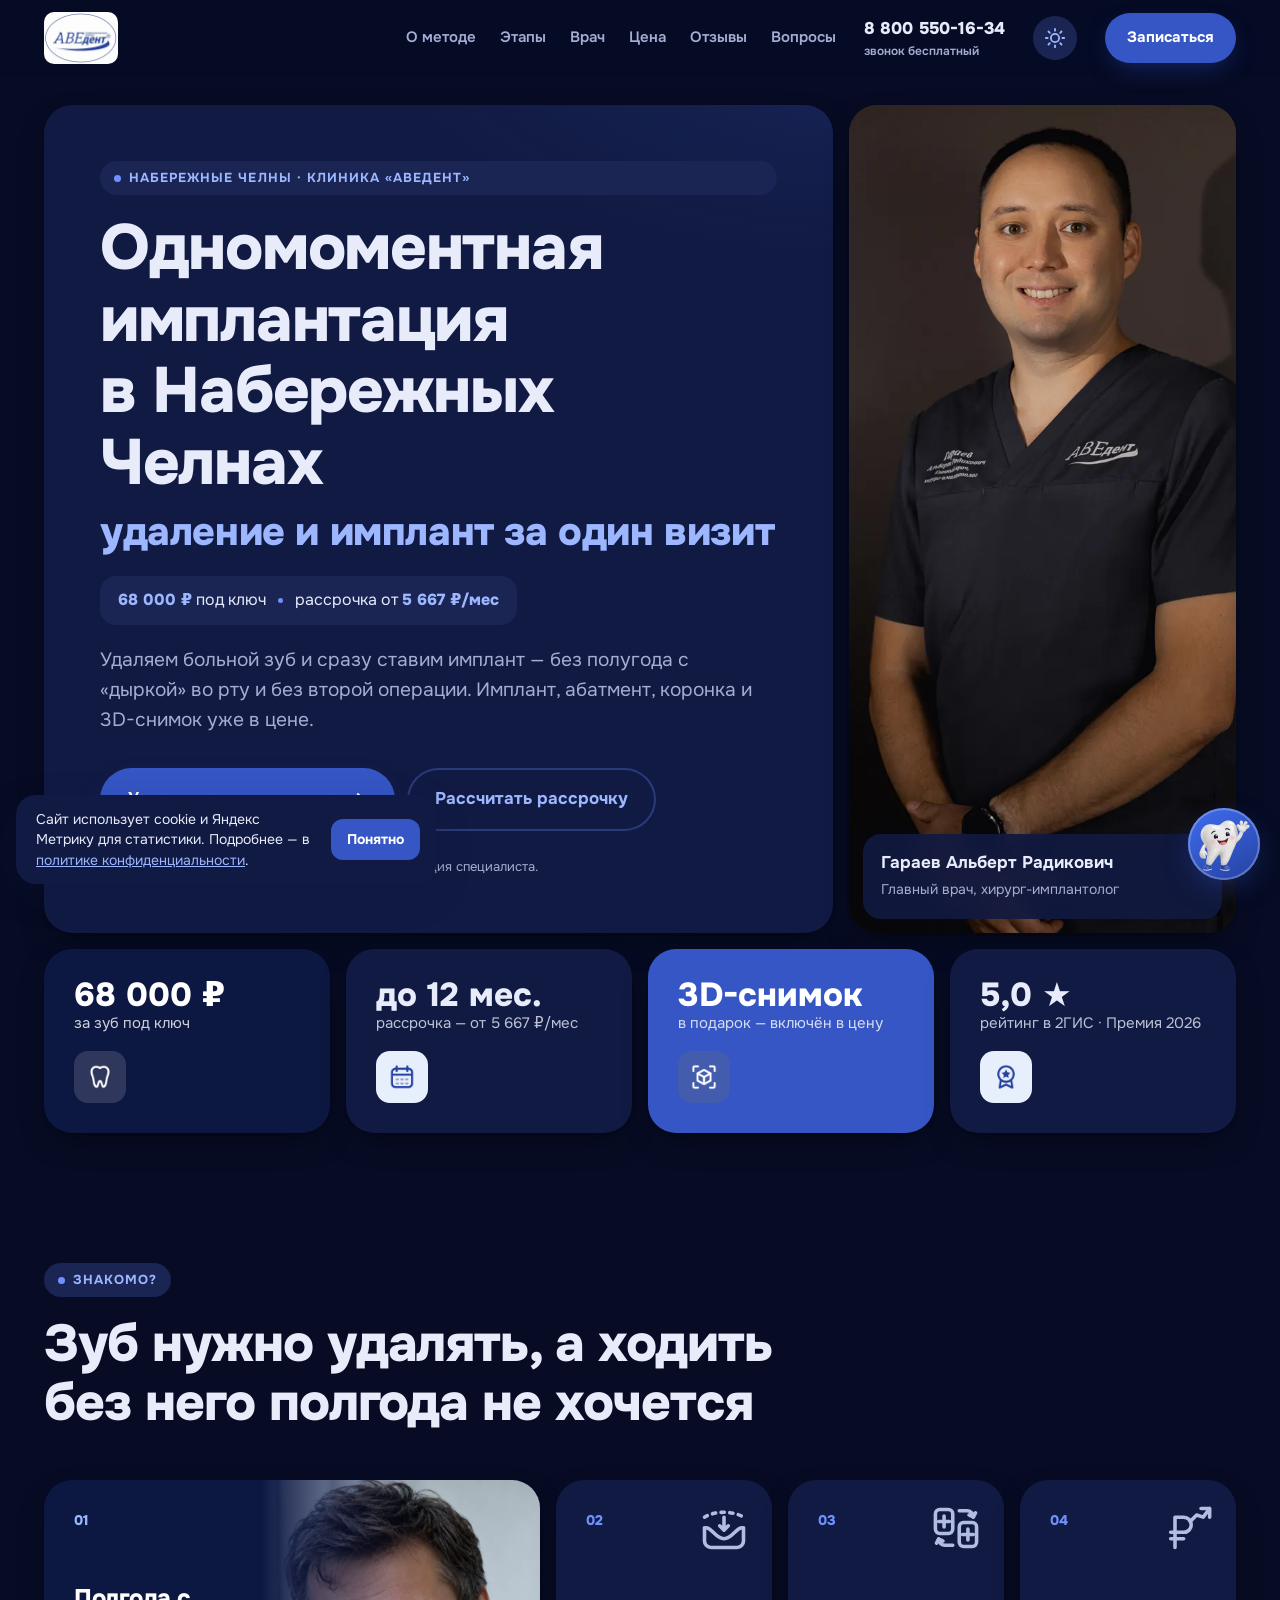
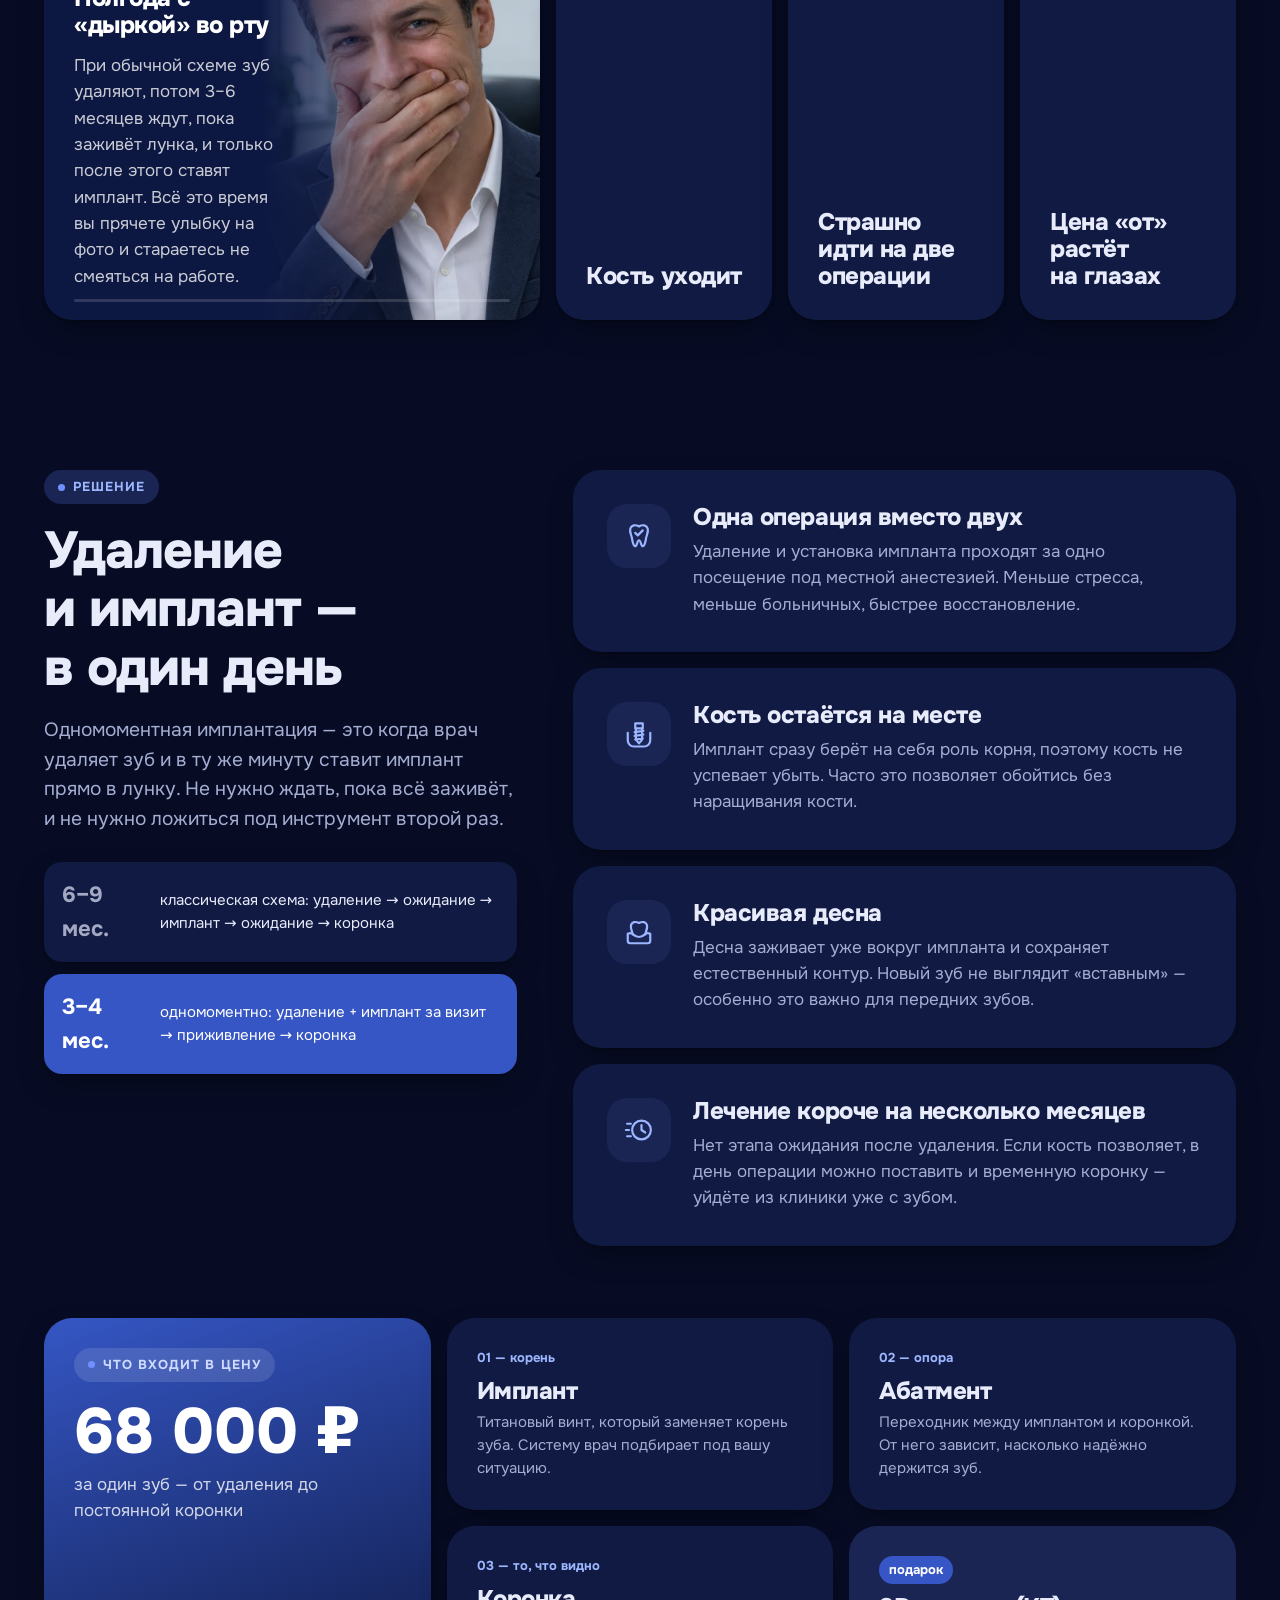
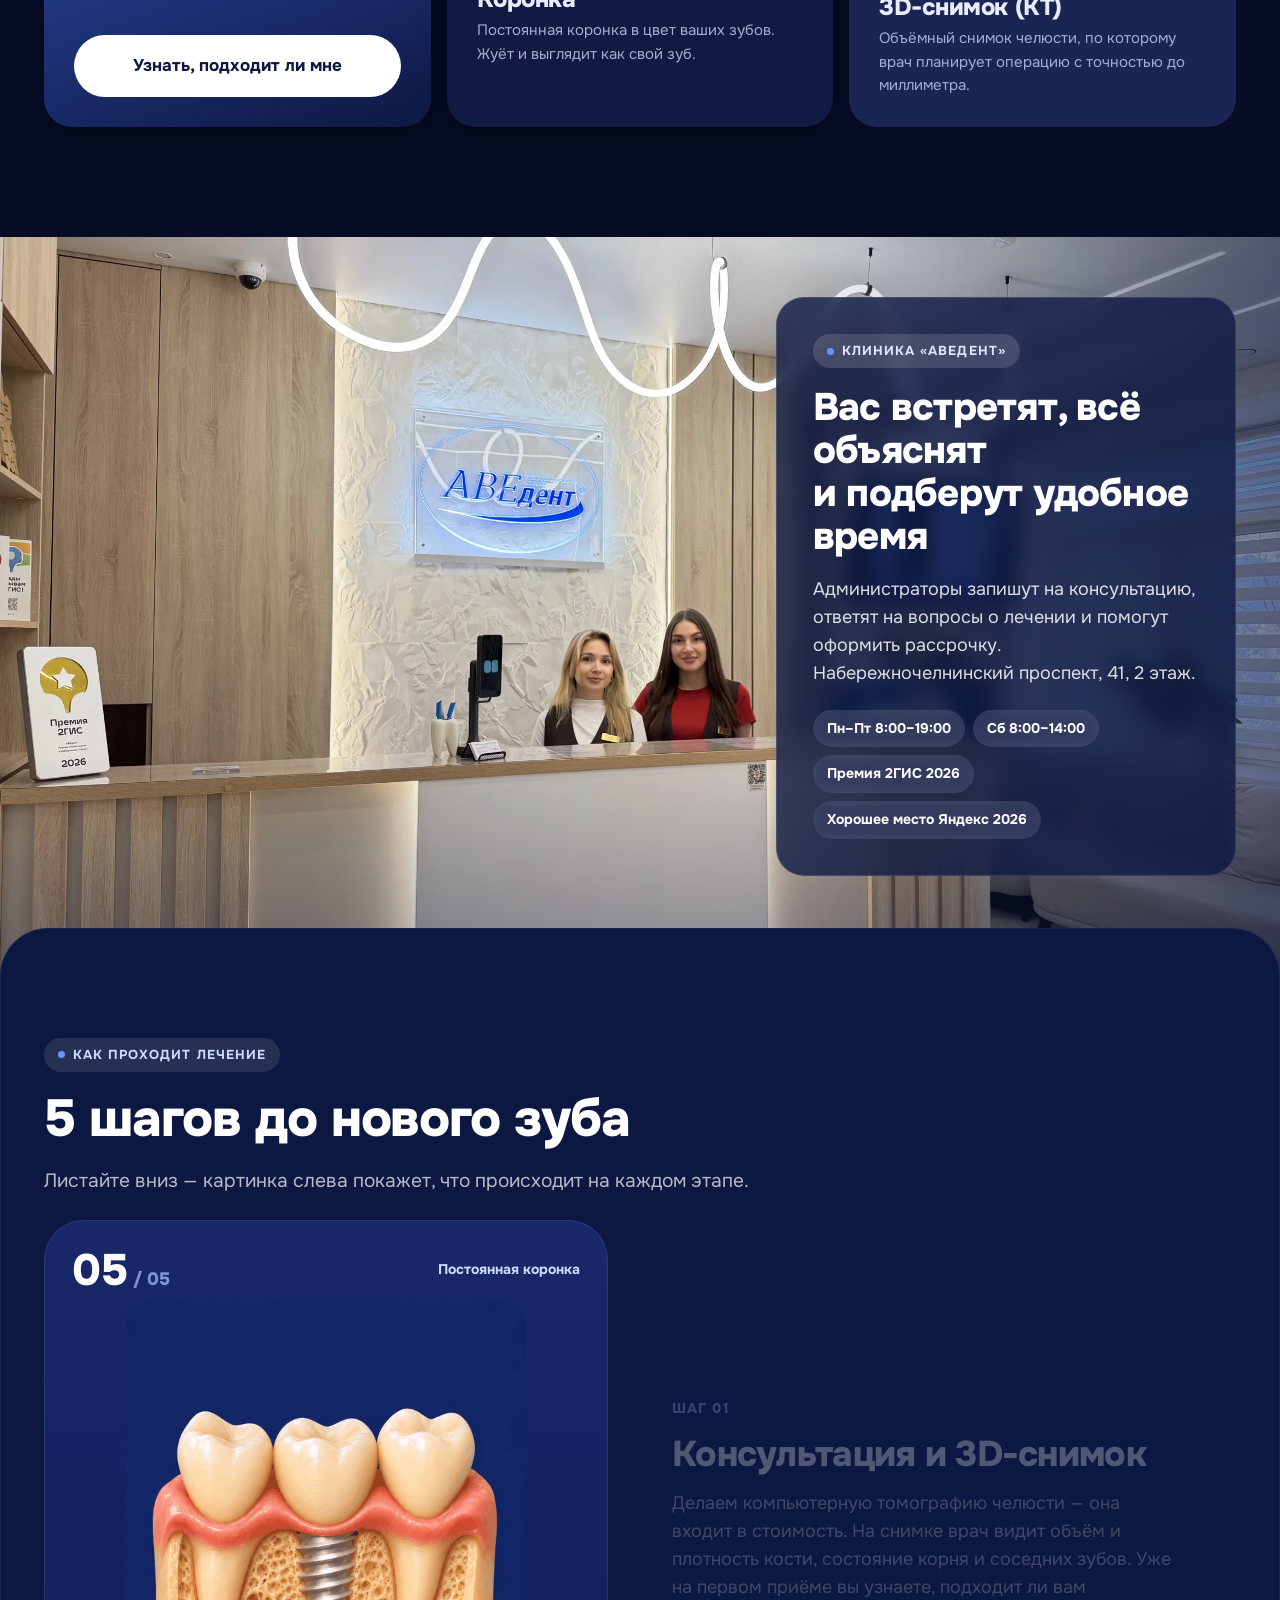
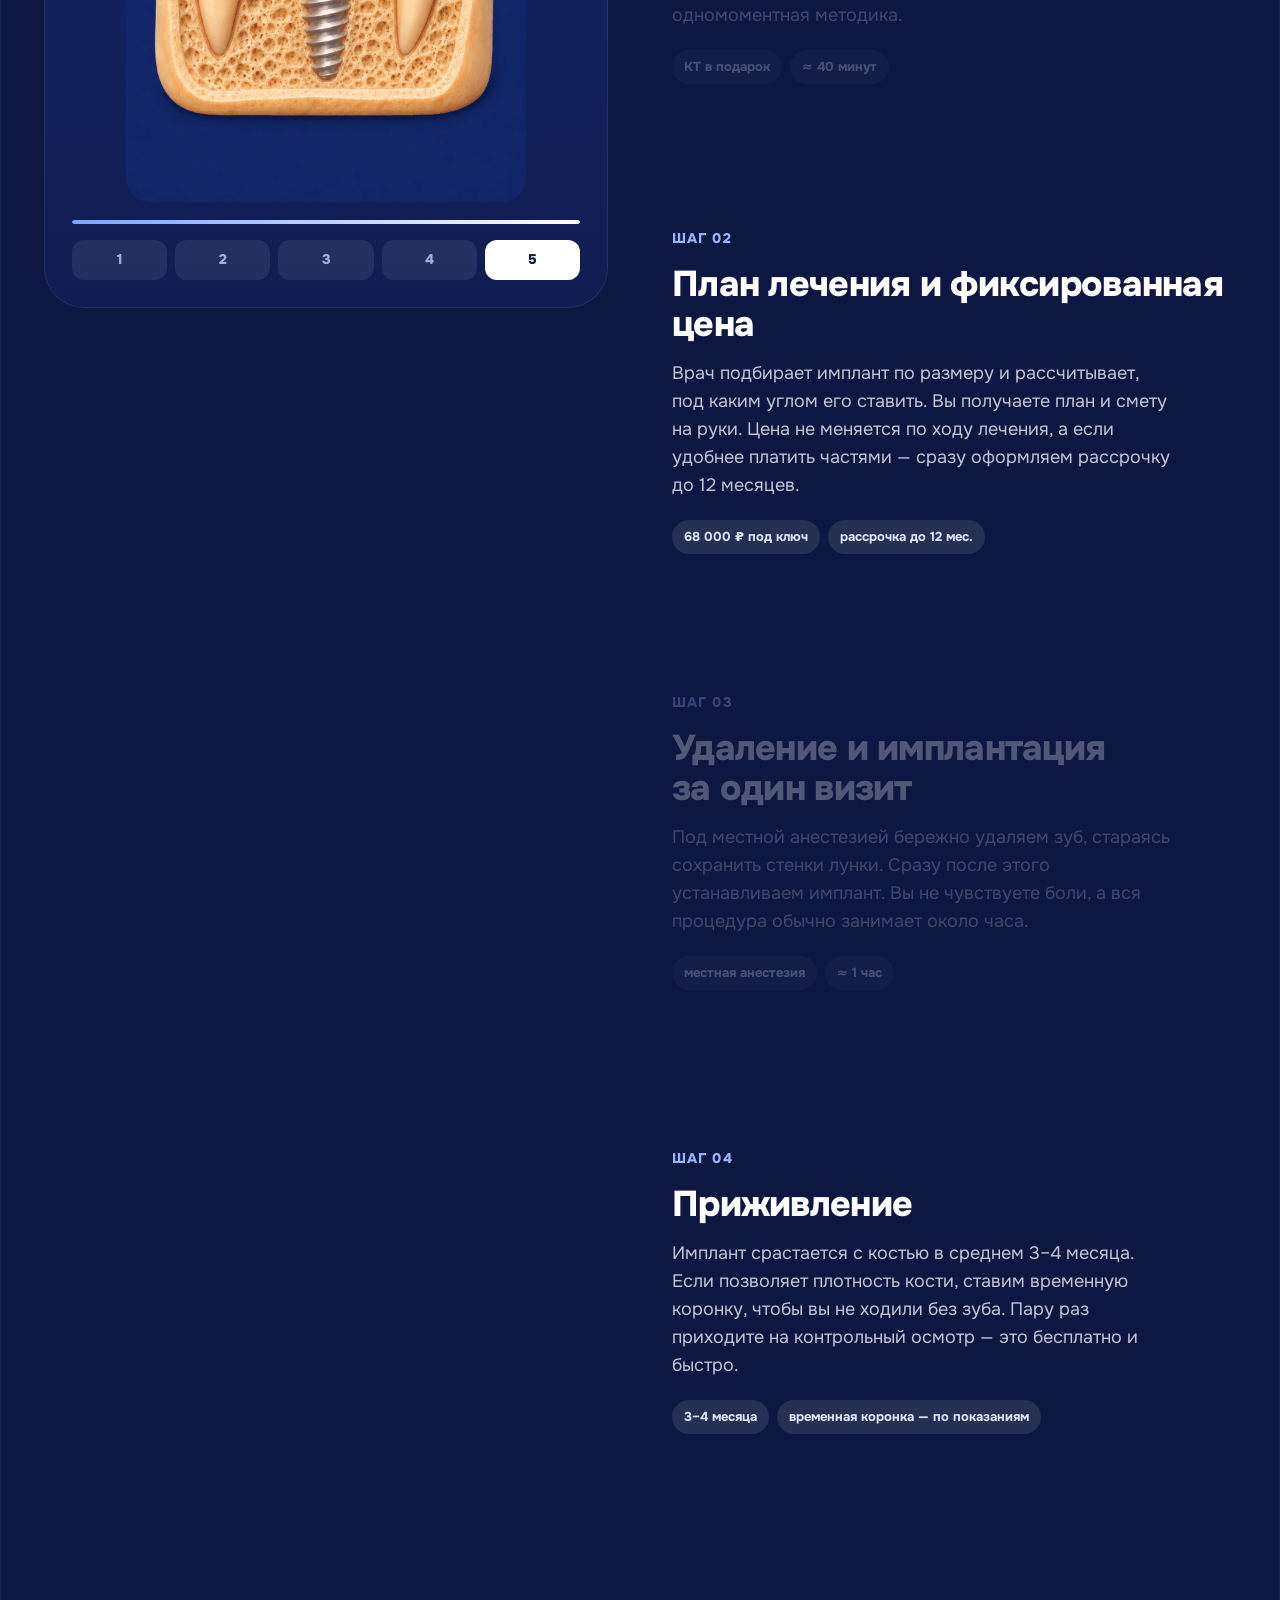
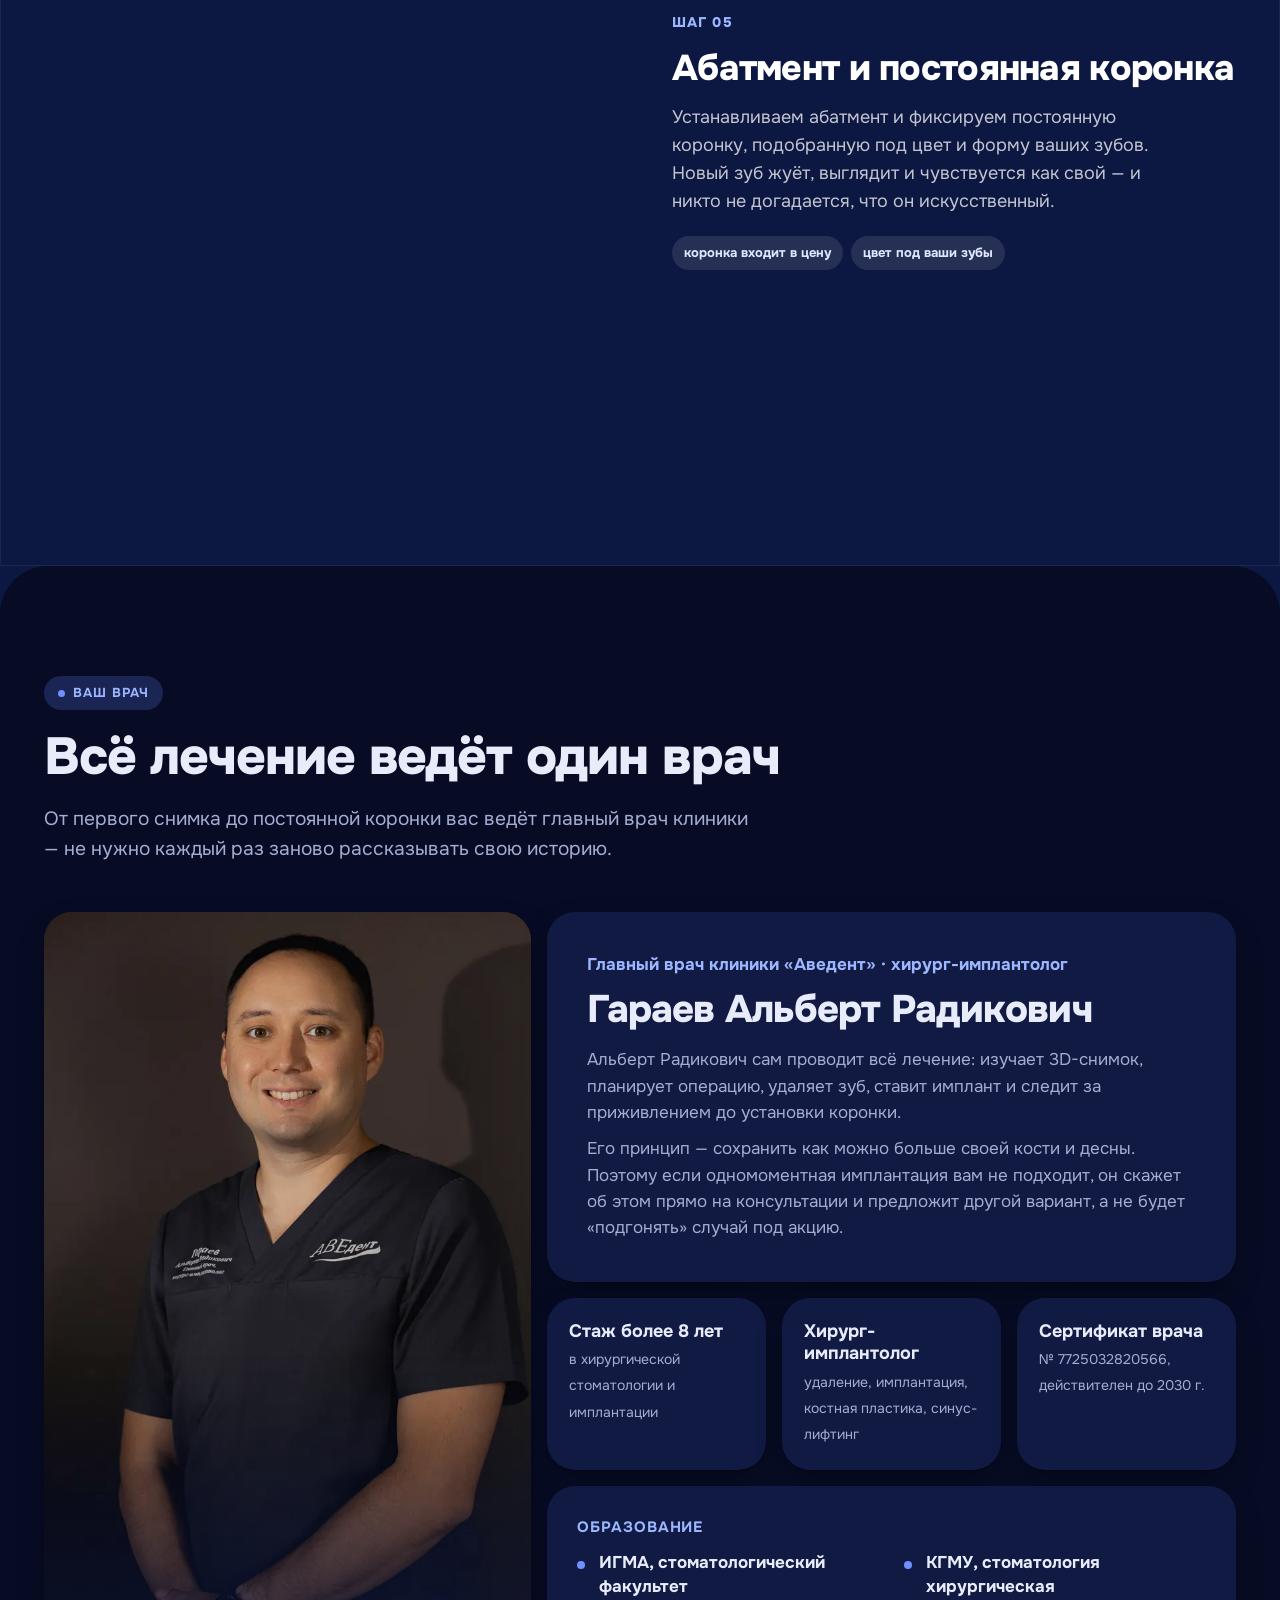
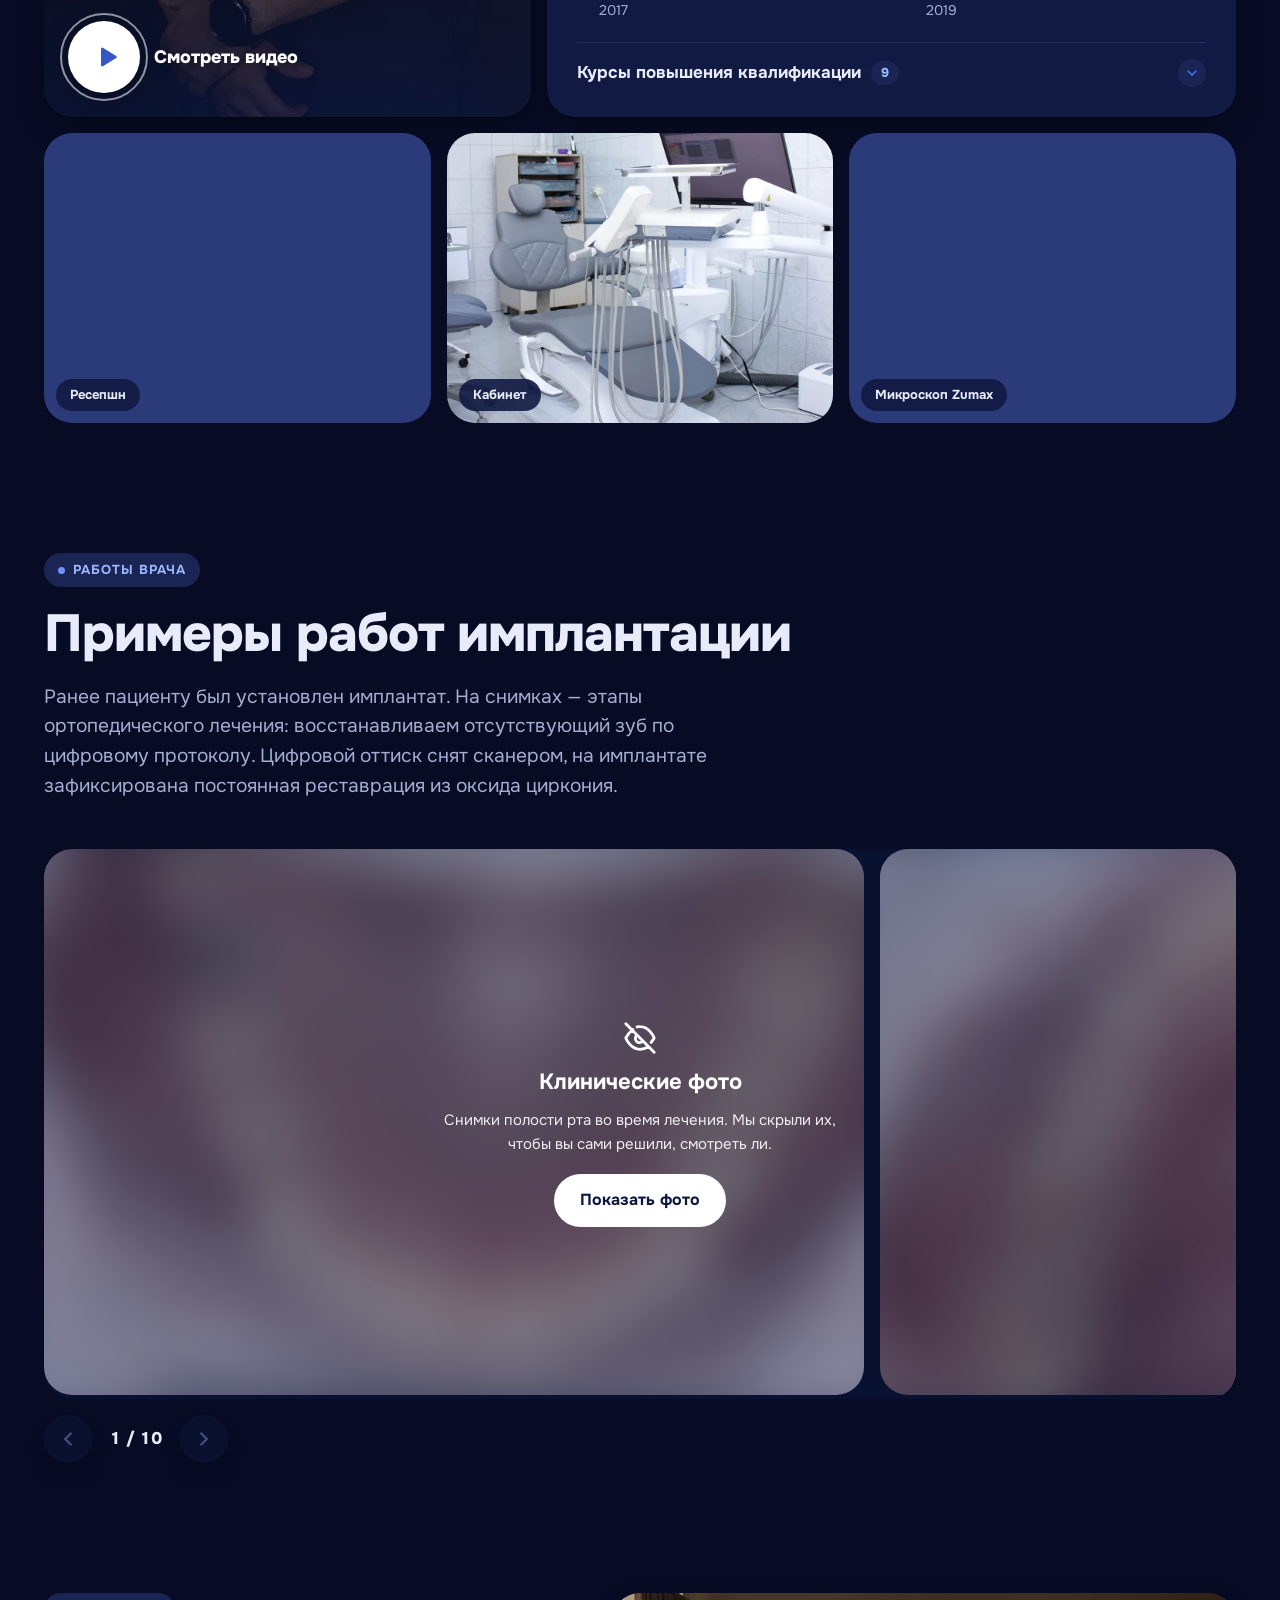
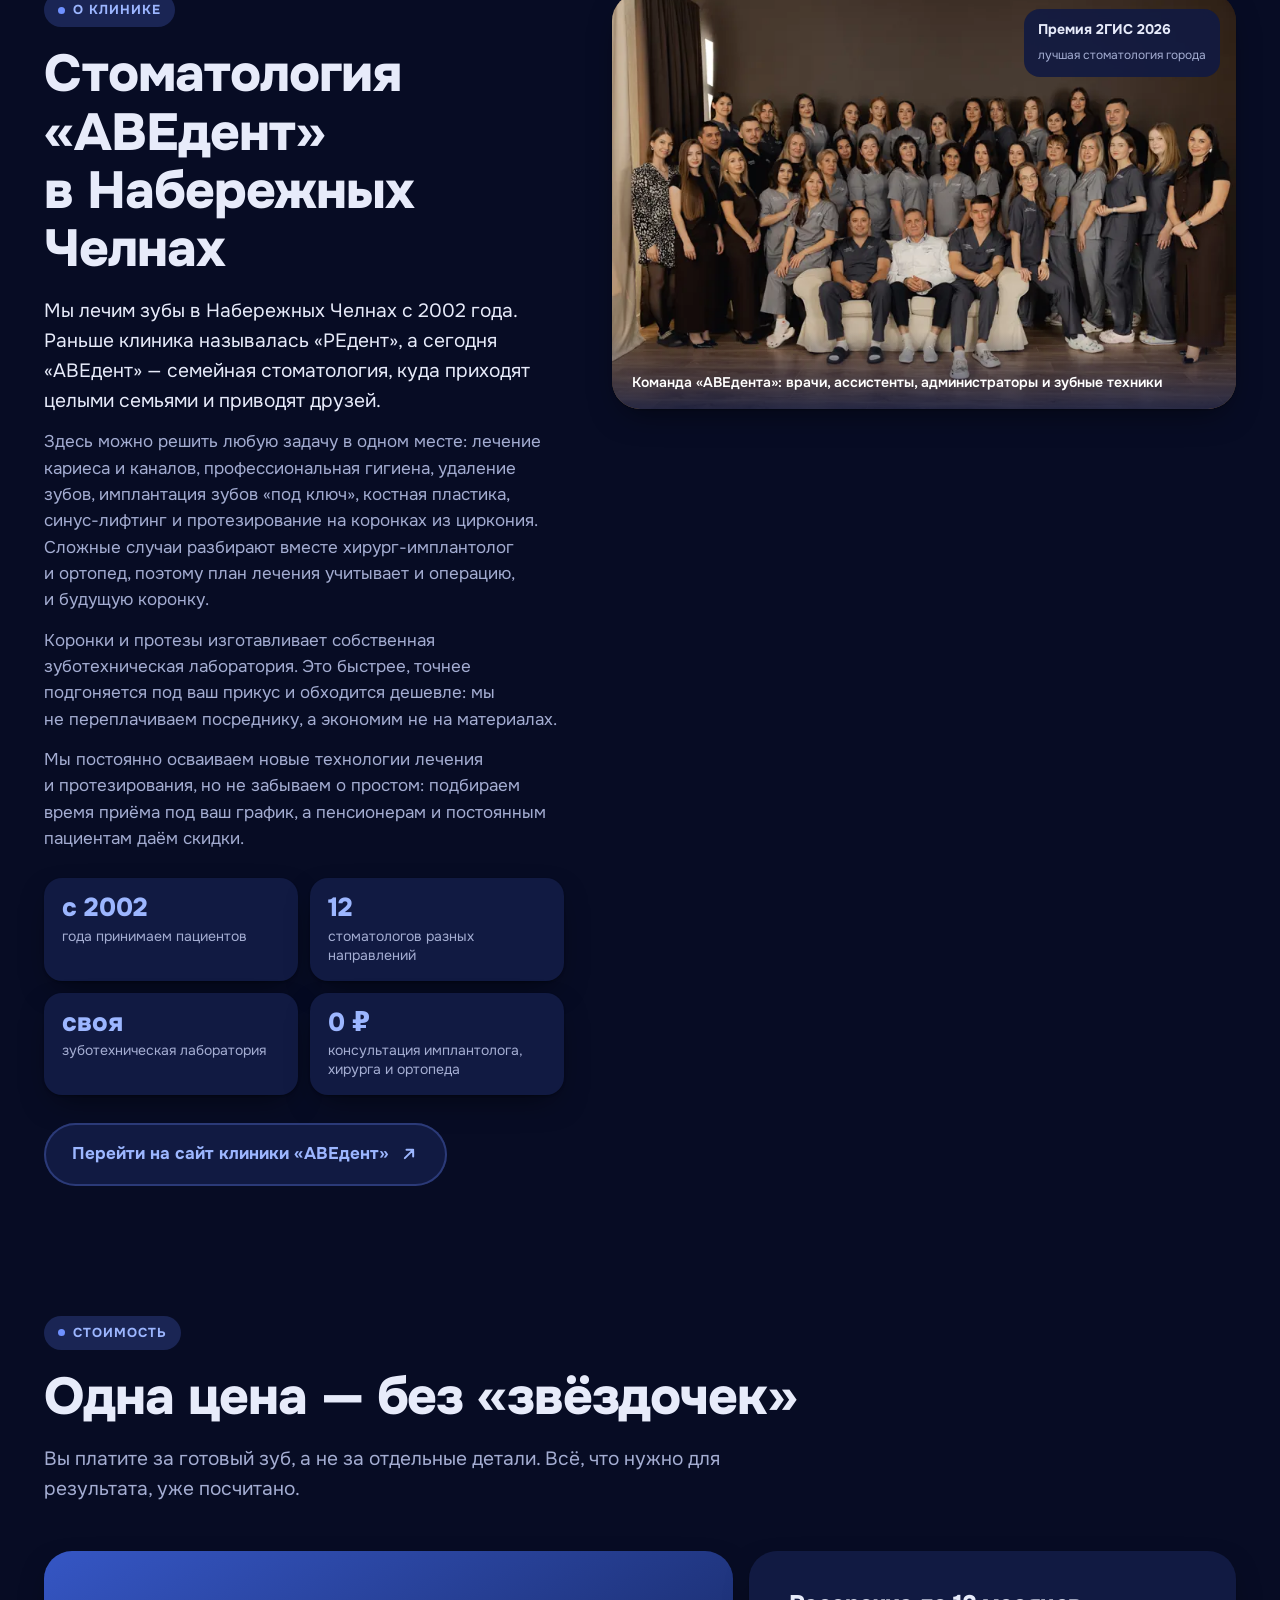
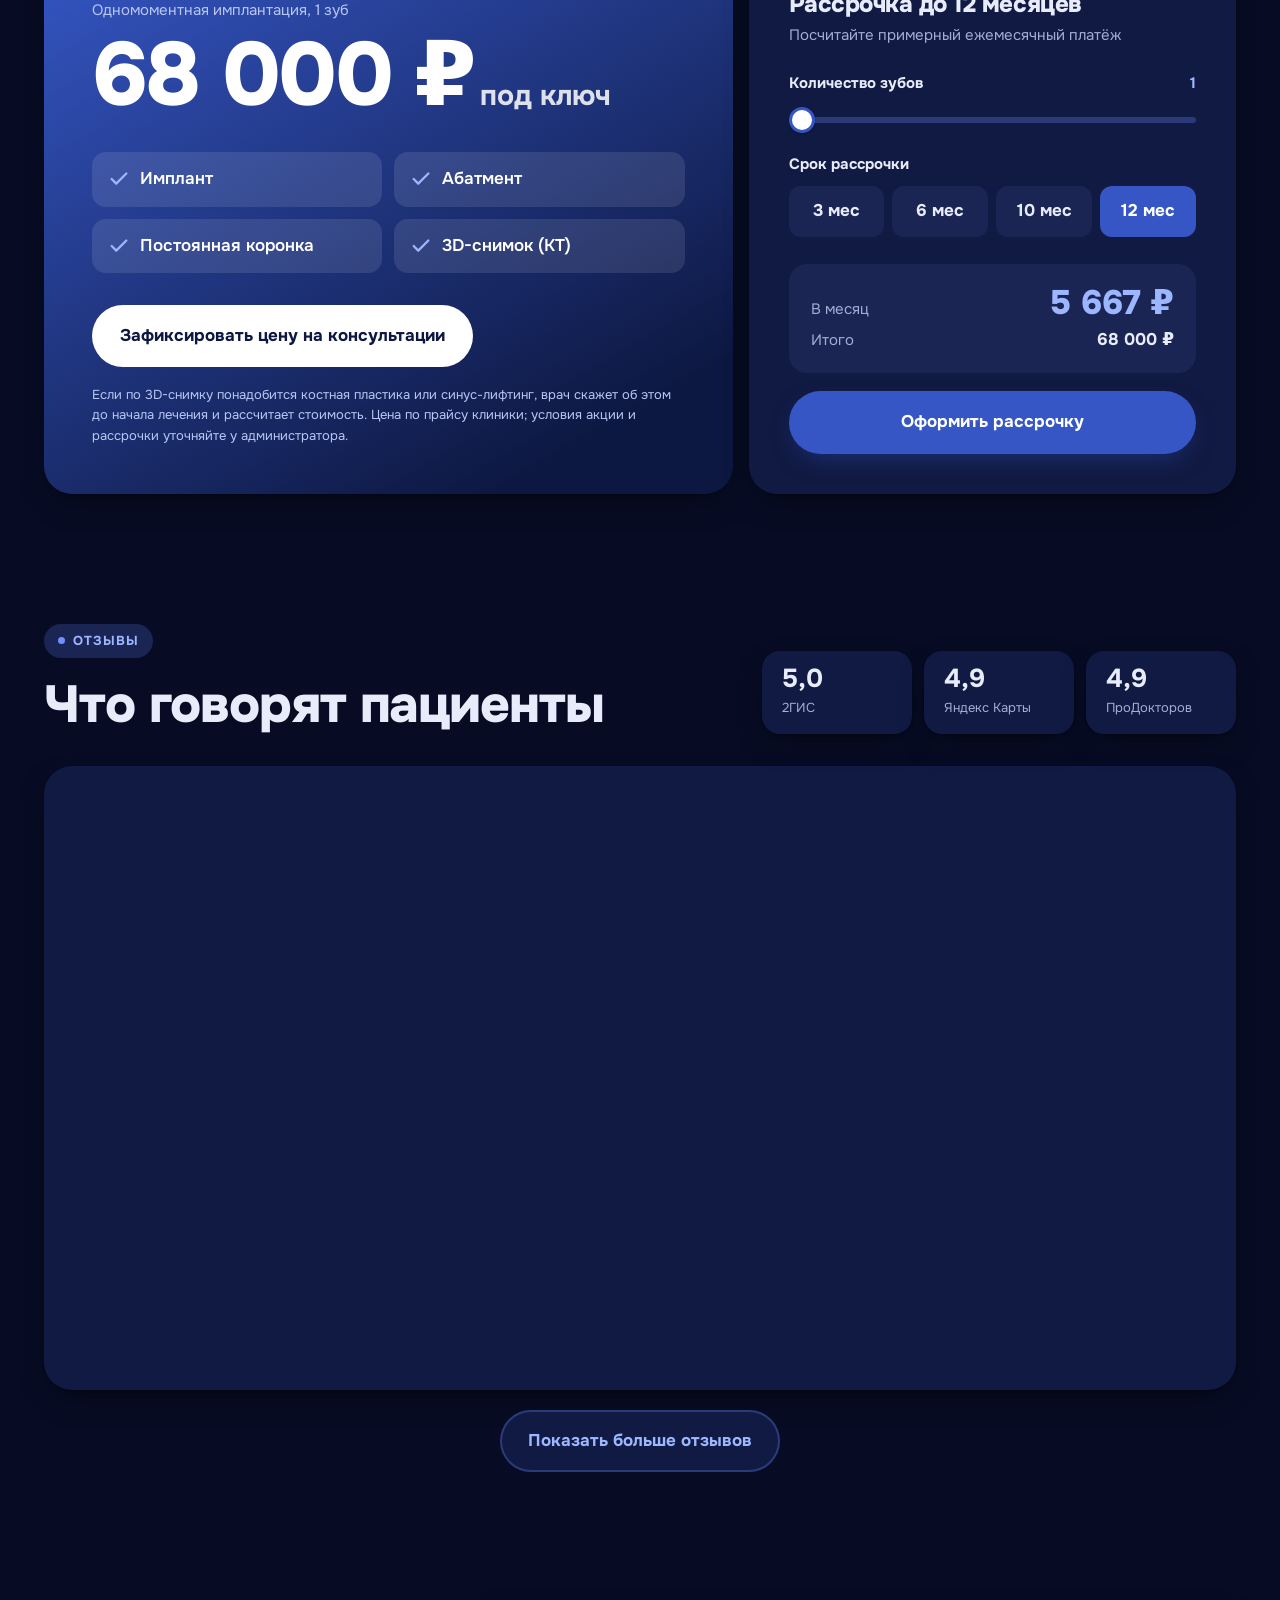
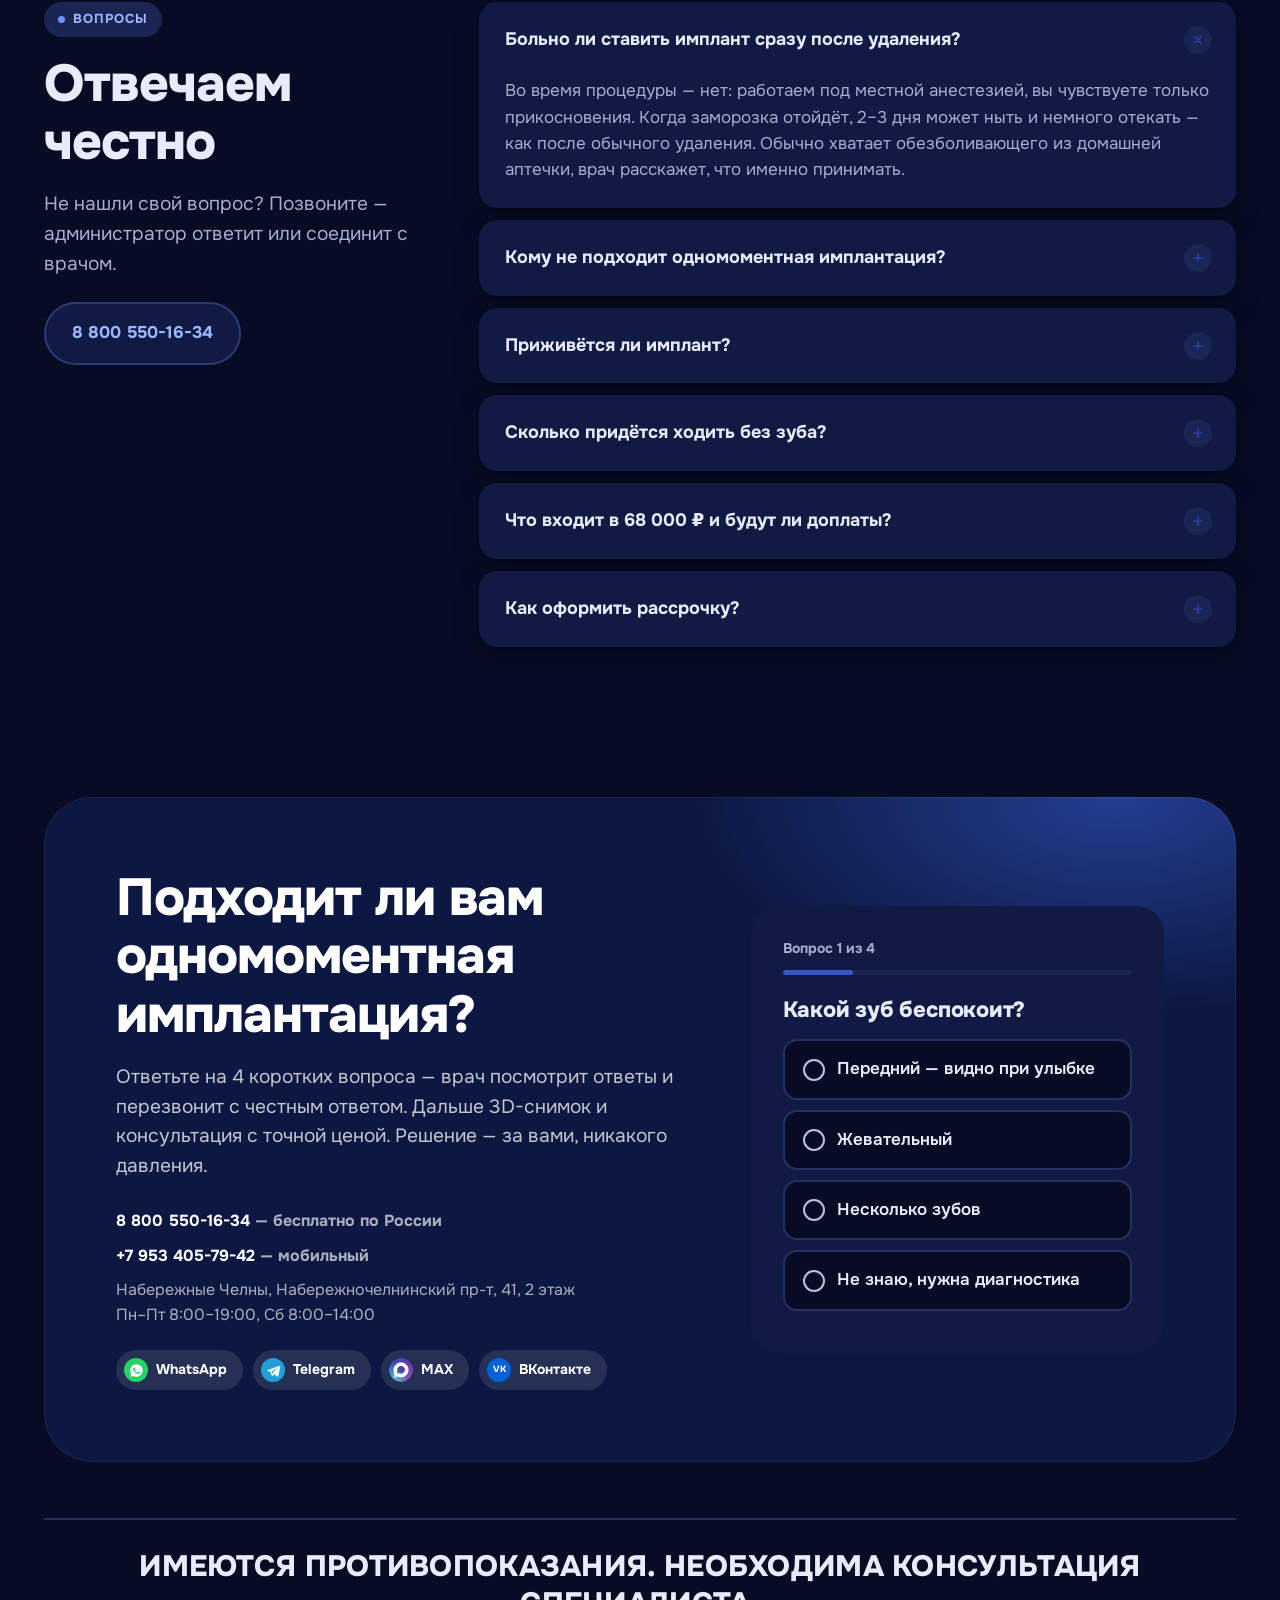
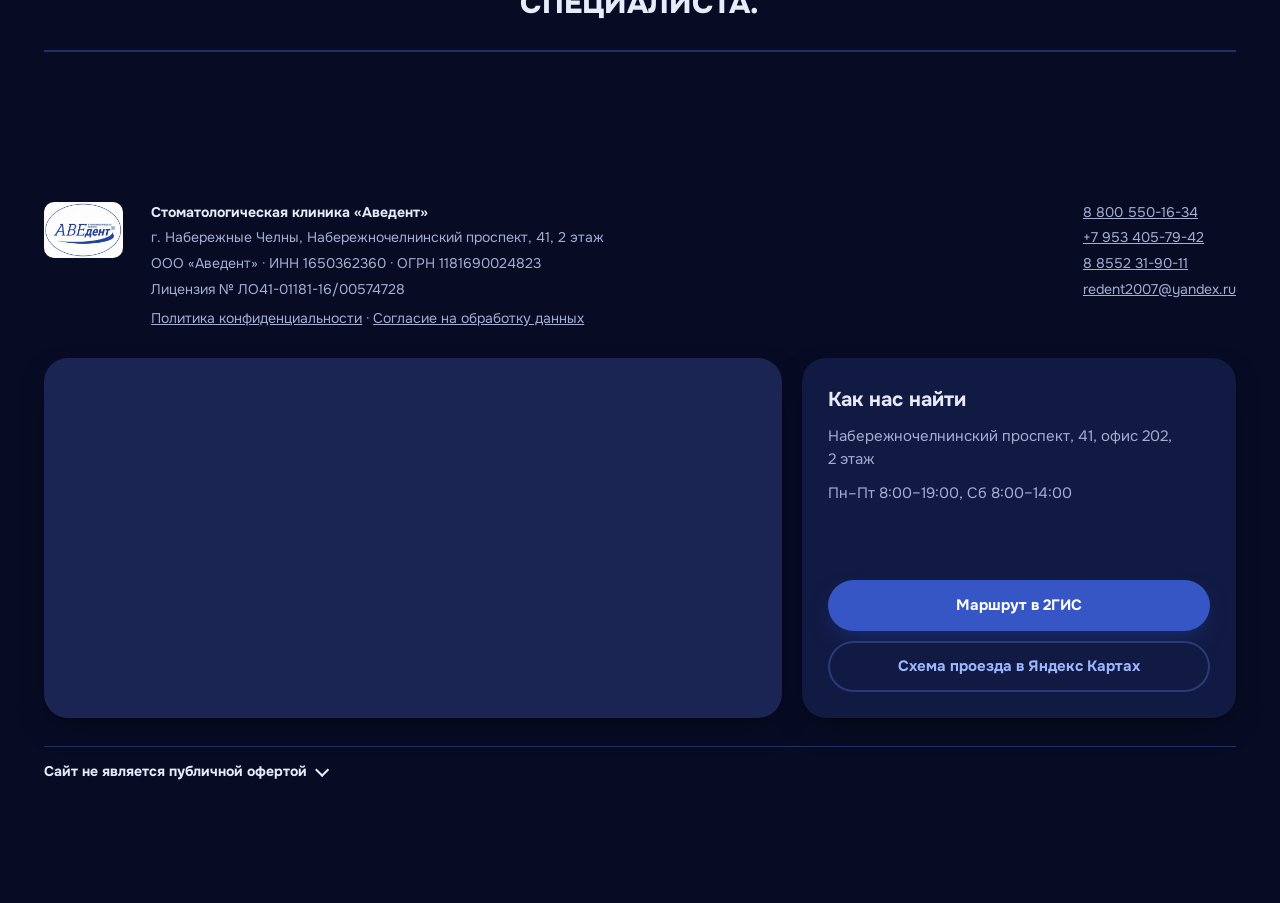
==== index.html @ 08a6dd94 "Безопасность: антибот без капчи в квизе, обработчик send.php, .htaccess с заголовками и CSP; убраны " ====
<!doctype html>
<html lang="ru">
<head>
<meta charset="utf-8">
<meta name="viewport" content="width=device-width, initial-scale=1">
<title>Одномоментная имплантация зубов в Набережных Челнах — 68 000 ₽ под ключ | Аведент</title>
<meta name="description" content="Одномоментная имплантация зубов в Набережных Челнах: удаление и установка импланта за один визит. 68 000 ₽ за зуб под ключ — имплант, абатмент, коронка и 3D-снимок. Рассрочка до 12 месяцев. Хирург-имплантолог Гараев А. Р.">
<link rel="canonical" href="https://avedent-med.com/odnomomentnaya-implantaciya/">
<meta property="og:type" content="website">
<meta property="og:title" content="Одномоментная имплантация в Набережных Челнах — 68 000 ₽ под ключ">
<meta property="og:description" content="Удаление и имплант за один визит. В цене имплант, абатмент, коронка и 3D-снимок. Рассрочка до 12 месяцев.">
<meta property="og:image" content="https://anthon88-nch.github.io/avedent-landing/img/og.jpg">
<meta property="og:image:type" content="image/jpeg">
<meta property="og:image:width" content="1200">
<meta property="og:image:height" content="630">
<meta property="og:image:alt" content="Стоматология «АВЕдент»: имплант с коронкой">
<meta property="og:locale" content="ru_RU">
<meta property="og:site_name" content="Стоматология «АВЕдент»">
<meta name="twitter:card" content="summary_large_image">
<meta name="twitter:image" content="https://anthon88-nch.github.io/avedent-landing/img/og.jpg">
<link rel="image_src" href="https://anthon88-nch.github.io/avedent-landing/img/og.jpg">
<meta name="theme-color" content="#2541a0">
<script>(function(){var t,h=new Date().getHours();try{var s=JSON.parse(localStorage.getItem('theme2')||'null');if(s&&s.u>Date.now())t=s.t;}catch(e){}if(!t)t=(h>=6&&h<18)?'light':'dark';if(t==='dark')document.documentElement.setAttribute('data-theme','dark');})();</script>
<link rel="icon" href="img/logo.webp" type="image/webp">
<link rel="preload" href="fonts/onest-cyrillic.woff2" as="font" type="font/woff2" crossorigin>

<script type="application/ld+json">
{
  "@context": "https://schema.org",
  "@type": "Dentist",
  "name": "Стоматологическая клиника «Аведент»",
  "url": "https://avedent-med.com/",
  "logo": "https://anthon88-nch.github.io/avedent-landing/img/logo.webp",
  "image": ["https://anthon88-nch.github.io/avedent-landing/img/og.jpg", "https://anthon88-nch.github.io/avedent-landing/img/team.webp", "https://anthon88-nch.github.io/avedent-landing/img/clinic-2.webp"],
  "telephone": ["+7 800 550-16-34", "+7 953 405-79-42", "+7 8552 31-90-11"],
  "email": "redent2007@yandex.ru",
  "priceRange": "₽₽",
  "address": {
    "@type": "PostalAddress",
    "addressCountry": "RU",
    "addressLocality": "Набережные Челны",
    "streetAddress": "Набережночелнинский проспект, 41, 2 этаж"
  },
  "openingHoursSpecification": [
    {"@type": "OpeningHoursSpecification", "dayOfWeek": ["Monday","Tuesday","Wednesday","Thursday","Friday"], "opens": "08:00", "closes": "19:00"},
    {"@type": "OpeningHoursSpecification", "dayOfWeek": "Saturday", "opens": "08:00", "closes": "14:00"}
  ],
  "employee": {
    "@type": "Person",
    "name": "Гараев Альберт Радикович",
    "jobTitle": "Главный врач, хирург-имплантолог"
  },
  "makesOffer": {
    "@type": "Offer",
    "name": "Одномоментная имплантация зуба под ключ",
    "description": "Имплант, абатмент, коронка и 3D-снимок",
    "price": "68000",
    "priceCurrency": "RUB"
  }
}
</script>

<style>
@font-face{font-family:Onest;font-style:normal;font-weight:400 800;font-display:swap;src:url(fonts/onest-cyrillic.woff2) format("woff2");unicode-range:U+0301,U+0400-045F,U+0490-0491,U+04B0-04B1,U+2116}
@font-face{font-family:Onest;font-style:normal;font-weight:400 800;font-display:swap;src:url(fonts/onest-latin.woff2) format("woff2");unicode-range:U+0000-00FF,U+0131,U+0152-0153,U+02BB-02BC,U+02C6,U+02DA,U+02DC,U+0304,U+0308,U+0329,U+2000-206F,U+20AC,U+20BD,U+2122,U+2191,U+2193,U+2212,U+2215,U+FEFF,U+FFFD}
:root{
  --blue:#2541a0;
  --blue-700:#1b3183;
  --navy:#0d1842;
  --navy-2:#142257;
  --sky:#eaf0fd;
  --sky-2:#d6e1fb;
  --bright:#3f6df0;
  --ink:#121735;
  --muted:#5a6286;
  --line:#dde3f3;
  --bg:#f4f6fc;
  --white:#fff;
  --gum:#f3a6b2;
  --bone:#f2e6cf;
  --r:28px;
  --r-sm:18px;
  --shadow:0 1px 2px rgba(13,24,66,.06),0 12px 32px -12px rgba(13,24,66,.18);
  --ease:cubic-bezier(.22,.8,.24,1);
  --surface:#fff;
  --glass:rgba(255,255,255,.92);
  --hdr-bg:rgba(244,246,252,.82);
  --accent:var(--blue);
  --heading:var(--navy);
  color-scheme:light;
}
*{box-sizing:border-box;margin:0;padding:0}
html{scroll-behavior:smooth;-webkit-text-size-adjust:100%}
body{font-family:Onest,system-ui,-apple-system,"Segoe UI",Roboto,Arial,sans-serif;background:var(--bg);color:var(--ink);line-height:1.55;font-size:17px;overflow-x:hidden}
img{max-width:100%;display:block}
a{color:inherit}
button,input{font:inherit}
.wrap{max-width:1240px;margin:0 auto;padding:0 24px}
@media (max-width:640px){.wrap{padding:0 16px}body{font-size:16px}}

h1,h2,h3{line-height:1.12;letter-spacing:-.02em;font-weight:800}
h2{font-size:clamp(30px,4.2vw,52px);margin-bottom:18px}
h3{font-size:clamp(20px,2vw,24px)}
.lead{font-size:clamp(17px,1.5vw,20px);color:var(--muted);max-width:720px}
.eyebrow{display:inline-flex;align-items:center;gap:8px;font-size:13px;font-weight:700;letter-spacing:.08em;text-transform:uppercase;color:var(--accent);background:var(--sky);padding:7px 14px;border-radius:99px;margin-bottom:18px}
.eyebrow::before{content:"";width:7px;height:7px;border-radius:50%;background:var(--bright)}
section{padding:110px 0}
@media (max-width:820px){section{padding:72px 0}}
.sec-head{margin-bottom:48px}

/* Buttons */
.btn{display:inline-flex;align-items:center;justify-content:center;gap:10px;padding:18px 28px;border-radius:99px;font-weight:700;font-size:17px;text-decoration:none;border:0;cursor:pointer;transition:transform .25s var(--ease),box-shadow .25s,background .25s}
.btn-primary{background:var(--blue);color:#fff;box-shadow:0 10px 24px -8px rgba(37,65,160,.6)}
.btn-primary:hover{background:var(--blue-700);transform:translateY(-2px)}
.btn-ghost{background:var(--surface);color:var(--accent);box-shadow:inset 0 0 0 2px var(--sky-2)}
.btn-ghost:hover{box-shadow:inset 0 0 0 2px var(--blue)}
.btn-white{background:#fff;color:var(--navy)}
.btn-white:hover{transform:translateY(-2px)}
.btn svg{width:20px;height:20px}

/* Header */
.hdr{position:sticky;top:0;z-index:50;background:var(--hdr-bg);backdrop-filter:saturate(1.4) blur(14px);-webkit-backdrop-filter:saturate(1.4) blur(14px);border-bottom:1px solid transparent;transition:border-color .3s}
.hdr.scrolled{border-bottom-color:var(--line)}
.hdr .wrap{display:flex;align-items:center;gap:28px;height:76px}
.hdr .logo img{height:52px;width:auto;border-radius:10px}
.hdr nav{display:flex;gap:24px;margin-left:auto}
.hdr nav a{text-decoration:none;font-weight:600;font-size:15px;color:var(--muted);transition:color .2s}
.hdr nav a:hover{color:var(--accent)}
.hdr .phone{font-weight:800;text-decoration:none;white-space:nowrap}
.hdr .phone small{display:block;font-size:12px;font-weight:600;color:var(--muted)}
.hdr .btn{padding:13px 22px;font-size:15px}
@media (max-width:1080px){.hdr nav{display:none}.hdr .phone{margin-left:auto}}
@media (max-width:640px){.hdr .wrap{height:64px;gap:12px}.hdr .logo img{height:42px}.hdr .btn{display:none}.hdr .phone{font-size:15px}}

/* Reveal */
.rv{opacity:0;transform:translateY(28px);transition:opacity .8s var(--ease),transform .8s var(--ease)}
.rv.in{opacity:1;transform:none}
@media (prefers-reduced-motion:reduce){.rv{opacity:1;transform:none;transition:none}html{scroll-behavior:auto}}

/* Bento base */
.bento{display:grid;gap:16px}
.card{background:var(--surface);border-radius:var(--r);padding:30px;box-shadow:var(--shadow);position:relative;overflow:hidden}
.card-blue{background:var(--blue);color:#fff}
.card-navy{background:var(--navy);color:#fff}
.card-sky{background:var(--sky);box-shadow:none}

/* HERO */
.hero{padding:28px 0 90px}
.hero-grid{grid-template-columns:repeat(12,1fr);grid-auto-rows:minmax(120px,auto)}
.h-main{grid-column:span 8;grid-row:span 3;padding:56px;display:flex;flex-direction:column;justify-content:center;background:
  radial-gradient(900px 400px at 110% -10%,rgba(63,109,240,.14),transparent 60%),var(--surface)}
.h-main h1{font-size:clamp(36px,5vw,66px);margin-bottom:22px}
.h-main h1 span{display:block;color:var(--accent);font-size:.62em;margin-top:10px;letter-spacing:-.01em}
.h-price{display:inline-flex;flex-wrap:wrap;align-items:center;gap:6px 0;align-self:flex-start;background:var(--sky);border-radius:16px;padding:12px 18px;font-size:16px;color:var(--ink);margin-bottom:20px}
.h-price b{font-weight:800;color:var(--accent)}
.h-price i{width:5px;height:5px;border-radius:50%;background:var(--bright);margin:0 12px}
.h-docline{display:none;align-items:center;gap:12px;margin-bottom:22px}
.h-docline img{width:56px;height:56px;border-radius:50%;object-fit:cover;object-position:50% 12%;background:#1d1c22;flex:none}
.h-docline b{display:block;font-size:15px;line-height:1.2}
.h-docline span{font-size:13px;color:var(--muted)}
.h-main .lead{margin-bottom:34px}
.h-cta{display:flex;gap:12px;flex-wrap:wrap;margin-bottom:26px}
.h-note{font-size:13px;color:var(--muted)}
.h-doc{grid-column:span 4;grid-row:span 3;padding:0;background:#1d1c22;min-height:520px}
.h-doc img{width:100%;height:100%;object-fit:cover;object-position:50% 12%;transition:transform 1.2s var(--ease)}
.h-doc:hover img{transform:scale(1.04)}
.h-doc .cap{position:absolute;left:14px;right:14px;bottom:14px;background:var(--glass);backdrop-filter:blur(8px);border-radius:var(--r-sm);padding:16px 18px}
.h-doc .cap b{display:block;font-size:17px}
.h-doc .cap span{font-size:14px;color:var(--muted)}
.h-stat{grid-column:span 3;display:flex;flex-direction:column;justify-content:space-between;gap:16px;transition:transform .4s var(--ease)}
.h-stat:hover{transform:translateY(-4px)}
.h-stat .big{font-size:clamp(28px,2.6vw,38px);font-weight:800;line-height:1}
.h-stat .lbl{font-size:15px;opacity:.8}
.h-stat .ico{width:52px;height:52px;border-radius:14px;display:grid;place-items:center;background:var(--sky);color:var(--accent)}
.card-blue .ico,.card-navy .ico{background:rgba(255,255,255,.14);color:#fff}
.h-stat .ico svg{width:28px;height:28px}
.ico-anim{overflow:hidden;background:none!important}
.ico-anim picture,.ico-anim img{display:block;width:100%;height:100%}
@media (prefers-reduced-motion:reduce){.ico-anim picture{display:grid;place-items:center}.ico-anim img{width:24px;height:24px}
  .card-navy .ico-anim{background:#2F385C!important}.card-blue .ico-anim{background:#445CAD!important}.h-stat:not(.card-navy):not(.card-blue) .ico-anim{background:#EAF0FD!important}}
@media (max-width:1080px){
  .h-main{grid-column:span 12;grid-row:auto;padding:40px}
  .h-doc{grid-column:span 12;min-height:0;aspect-ratio:4/3}
  .h-doc img{object-position:50% 18%}
  .h-stat{grid-column:span 6}
}
@media (max-width:640px){
  .hero{padding:12px 0 60px}
  .h-main{padding:28px 22px}
  .h-cta .btn{width:100%}
  .h-doc{display:none}
  .h-docline{display:flex}
  .h-main h1{font-size:32px;margin-bottom:16px}
  .h-main .lead{margin-bottom:20px;font-size:16px}
  .h-price{font-size:15px;padding:10px 14px}
  .h-stat{grid-column:span 12;flex-direction:row;align-items:center;padding:22px}
  .h-stat .ico{order:-1;flex:none}
  .h-stat > div{flex:1}
}

/* PROBLEM — expanding bento */
.xp{display:flex;gap:16px;height:440px}
.xp-item{flex:1 1 0;min-width:0;border-radius:var(--r);background:var(--surface);box-shadow:var(--shadow);padding:30px;cursor:pointer;position:relative;overflow:hidden;transition:flex-grow .7s var(--ease),background .5s,color .5s;display:flex;flex-direction:column;outline:none}
.xp-item.on{flex-grow:2.8;background:var(--navy);color:#fff}
.xp-item .num{font-size:14px;font-weight:800;color:var(--bright);margin-bottom:auto}
.xp-item.on .num{color:#9cb6ff}
.xp-item h3{margin-bottom:0;transition:margin .5s}
.xp-item.on h3{margin-bottom:14px}
.xp-item p{max-height:0;opacity:0;overflow:hidden;transition:max-height .7s var(--ease),opacity .4s;color:rgba(255,255,255,.78);max-width:460px}
.xp-item.on p{max-height:260px;opacity:1;transition-delay:.15s}
.xp-item .bg-ico{position:absolute;right:22px;top:22px;width:52px;height:52px;opacity:1;color:#B1BDE3;transition:opacity .5s,color .5s}
.xp-item > *:not(.xp-img){position:relative;z-index:1}
.xp-item > .bg-ico{position:absolute}
.xp-item > .xp-bar{position:absolute}
.xp-img{position:absolute;top:0;right:0;bottom:0;width:56%;background-size:cover;background-position:50% 18%;opacity:0;transition:opacity .7s var(--ease)}
.xp-img::after{content:"";position:absolute;inset:0;background:linear-gradient(90deg,var(--navy) 0%,rgba(13,24,66,.55) 28%,rgba(13,24,66,0) 60%)}
.xp-item.on:has(.xp-img.has) h3,.xp-item.on:has(.xp-img.has) p{max-width:46%}
.xp-item.on .xp-img.has{opacity:1}
.xp-bar{position:absolute;left:30px;right:30px;bottom:18px;height:3px;border-radius:3px;background:rgba(255,255,255,.15);overflow:hidden;opacity:0;z-index:1}
.xp-item.on .xp-bar{opacity:1}
.xp-bar i{display:block;height:100%;width:0;background:#9cb6ff}
.xp.auto .xp-item.on .xp-bar i{animation:xpbar 5s linear forwards}
@keyframes xpbar{to{width:100%}}
.xp-item.on .bg-ico{opacity:.9;color:#9cb6ff}
.xp-item.on:has(.xp-img.has) .bg-ico{opacity:0}
.xp-item:focus-visible{box-shadow:0 0 0 3px var(--bright)}
@media (max-width:900px){
  .xp{flex-direction:column;height:auto}
  .xp-item{min-height:0;flex:none}
  .xp-bar{display:none}
  .xp-img{display:none}
  .xp-img.has{display:block;position:relative;width:auto;height:260px;margin:-30px -30px 22px;opacity:1;order:-1;background-position:50% 8%}
  .xp-img.has::after{background:linear-gradient(180deg,rgba(13,24,66,0) 55%,var(--navy) 100%)}
  .xp-item:has(.xp-img.has){background:var(--navy);color:#fff}
  .xp-item:has(.xp-img.has) p{color:rgba(255,255,255,.78)}
  .xp-item.on:has(.xp-img.has) h3,.xp-item.on:has(.xp-img.has) p{max-width:none}
  .xp-item.on{flex-grow:0}
  .xp-item .num{margin-bottom:24px}
  .xp-item p{max-height:none;opacity:1;color:var(--muted)}
  .xp-item.on p{color:rgba(255,255,255,.78)}
  .xp-item h3{margin-bottom:12px}
}

/* SOLUTION — sticky story */
.sol{display:grid;grid-template-columns:5fr 7fr;gap:56px;align-items:start}
.sol-sticky{position:sticky;top:110px}
.sol-sticky .lead{margin-bottom:28px}
.compare-mini{display:grid;gap:12px}
.cm-row{display:flex;align-items:center;gap:14px;padding:16px 18px;border-radius:var(--r-sm);background:var(--surface);box-shadow:var(--shadow);font-size:15px}
.cm-row b{font-size:22px;min-width:84px}
.cm-row.old b{color:#a3a9c2}
.cm-row.new{background:var(--blue);color:#fff}
.sol-list{display:grid;gap:16px}
.sol-card{display:grid;grid-template-columns:64px 1fr;gap:22px;align-items:start;padding:34px}
.sol-card .ico{width:64px;height:64px;border-radius:20px;background:var(--sky);color:var(--accent);display:grid;place-items:center}
.sol-card .ico svg{width:30px;height:30px}
.sol-card h3{margin-bottom:8px}
.sol-card p{color:var(--muted)}
@media (max-width:900px){.sol{grid-template-columns:1fr;gap:32px}.sol-sticky{position:static}.sol-card{grid-template-columns:1fr;padding:26px}}

/* INCLUDED bento */
.inc{grid-template-columns:repeat(6,1fr);margin-top:72px}
.inc .card{transition:transform .4s var(--ease)}
.inc .card:hover{transform:translateY(-4px)}
.inc-price{grid-column:span 2;grid-row:span 2;display:flex;flex-direction:column;justify-content:space-between;background:linear-gradient(160deg,var(--blue),var(--navy))}
.inc-price .big{font-size:clamp(44px,5vw,64px);font-weight:800;line-height:1}
.inc-item{grid-column:span 2}
.inc-item .tag{font-size:13px;font-weight:700;color:var(--accent);margin-bottom:10px;display:block}
.inc-item h3{margin-bottom:6px}
.inc-item p{color:var(--muted);font-size:15px}
.inc-item.gift{background:var(--sky);box-shadow:none}
.inc-item.gift .tag{color:#fff;background:var(--bright);display:inline-block;padding:4px 10px;border-radius:99px}
@media (max-width:900px){.inc{grid-template-columns:1fr 1fr}.inc-price{grid-column:span 2;grid-row:auto;gap:28px}.inc-item{grid-column:span 1}}
@media (max-width:560px){.inc-item{grid-column:span 2}}

/* BAND */
.band{position:relative;padding:0;min-height:620px;display:flex;align-items:flex-end;margin-bottom:-48px;overflow:hidden;background:var(--navy)}
.band-img{position:absolute;inset:0}
.band-img img{width:100%;height:100%;object-fit:cover;object-position:45% 60%}
.band-img::after{content:"";position:absolute;inset:0;background:linear-gradient(270deg,rgba(13,24,66,.55) 0%,rgba(13,24,66,0) 40%),linear-gradient(0deg,rgba(13,24,66,.35) 0%,rgba(13,24,66,0) 30%)}
.band-in{position:relative;width:100%;padding-top:60px;padding-bottom:100px;display:flex;justify-content:flex-end}
.band-card{max-width:460px;color:#fff;background:rgba(13,24,66,.78);backdrop-filter:blur(10px);-webkit-backdrop-filter:blur(10px);border:1px solid rgba(255,255,255,.12);border-radius:28px;padding:36px}
.band-card .eyebrow{background:rgba(255,255,255,.14);color:#dfe7ff}
.band-card h2{font-size:clamp(28px,3vw,42px)}
.band-card p{color:rgba(255,255,255,.85);font-size:18px}
.band-chips{display:flex;flex-wrap:wrap;gap:8px;margin-top:22px}
.band-chips span{padding:8px 14px;border-radius:99px;background:rgba(255,255,255,.14);backdrop-filter:blur(6px);font-weight:700;font-size:14px}
@media (max-width:1100px){
  .band{display:block;min-height:0}
  .band-img{position:relative;aspect-ratio:16/10;max-height:620px;width:100%}
  .band-img img{object-position:46% 55%}
  .band-img::after{background:linear-gradient(0deg,var(--navy) 0%,rgba(13,24,66,0) 35%)}
  .band-in{display:block;padding-top:8px;padding-bottom:96px}
  .band-card{max-width:none;background:none;backdrop-filter:none;-webkit-backdrop-filter:none;border:0;padding:0}
}

/* VIDEO */
.video-box{display:grid;grid-template-columns:7fr 5fr;gap:16px;align-items:stretch}
.video-box video{width:100%;height:100%;max-height:560px;object-fit:cover;border-radius:var(--r);background:#1d1c22;box-shadow:var(--shadow)}
.video-box .card{display:flex;flex-direction:column;justify-content:center}
.video-box .card p{color:var(--muted);margin-top:10px}
@media (max-width:900px){.video-box{grid-template-columns:1fr}}

/* STEPS — sticky storytelling */
.steps-sec{position:relative;z-index:1;background:var(--navy);color:#fff;border-radius:48px 48px 0 0}
.steps-sec .lead{color:rgba(255,255,255,.7)}
.steps-sec .eyebrow{background:rgba(255,255,255,.1);color:#cfdbff}
.story{display:grid;grid-template-columns:1fr 1fr;gap:64px;position:relative}
.story-visual{position:sticky;top:96px;height:calc(100vh - 140px);max-height:640px;display:flex;flex-direction:column;justify-content:center}
.scene-box{background:linear-gradient(180deg,#18286a,#101d52);border-radius:40px;padding:28px;position:relative;box-shadow:inset 0 0 0 1px rgba(255,255,255,.08)}
.scene-top{display:flex;justify-content:space-between;align-items:center;margin-bottom:10px;font-size:14px;color:#cfdbff;font-weight:700}
.scene-top .cnt{font-size:44px;font-weight:800;color:#fff;line-height:1}
.scene-top .cnt span{font-size:18px;color:#7f93cf}
.progress{height:4px;background:rgba(255,255,255,.12);border-radius:4px;margin-top:18px;overflow:hidden}
.progress i{display:block;height:100%;width:20%;background:linear-gradient(90deg,#7ea2ff,#fff);border-radius:4px;transition:width .6s var(--ease)}
.scene{position:relative;aspect-ratio:4/5;height:min(calc(100vh - 330px),500px);min-height:300px;margin:0 auto;border-radius:24px;overflow:hidden;background:#11235a}
.dots{display:flex;gap:8px;margin-top:16px}
.dots button{flex:1;border:0;border-radius:12px;padding:9px 0;background:rgba(255,255,255,.08);color:#9fb0e0;font-weight:800;font-size:14px;cursor:pointer;transition:background .3s,color .3s}
.dots button:hover{background:rgba(255,255,255,.16);color:#fff}
.dots button.on{background:#fff;color:var(--navy)}
.scene .sp{position:absolute;inset:0;opacity:0;transition:opacity .55s var(--ease)}
.scene .sp.on{opacity:1}
.scene .sp img{width:100%;height:100%;object-fit:contain;display:block}
.story-steps{padding:8vh 0 10vh}
.step{min-height:50vh;display:flex;flex-direction:column;justify-content:center;opacity:.28;transition:opacity .5s}
.step.on{opacity:1}
.step .n{font-size:14px;font-weight:800;color:#9cb6ff;letter-spacing:.08em;margin-bottom:14px}
.step h3{font-size:clamp(26px,2.8vw,36px);margin-bottom:16px}
.step p{color:rgba(255,255,255,.75);font-size:18px;max-width:500px}
.step .chips{display:flex;flex-wrap:wrap;gap:8px;margin-top:20px}
.chip{font-size:13px;font-weight:700;padding:7px 12px;border-radius:99px;background:rgba(255,255,255,.1);color:#dfe7ff}
@media (max-width:900px){
  .steps-sec{border-radius:32px 32px 0 0}
  .story{grid-template-columns:1fr;gap:0}
  .story-visual{top:64px;height:auto;z-index:2;padding:12px 0 8px;background:var(--navy)}
  .scene-box{padding:14px 18px;border-radius:24px;display:grid;grid-template-columns:120px 1fr;gap:16px;align-items:center}
  .scene-top{flex-direction:column;align-items:flex-start;gap:4px;margin:0}
  .scene-top .cnt{font-size:30px}
  .scene{grid-row:1;grid-column:1;height:140px;min-height:0;border-radius:16px}
  .scene .sp img{transform:scale(1.18)}
  .progress{grid-column:1/-1;margin-top:4px}
  .dots{grid-column:1/-1;margin-top:6px}
  .dots button{padding:6px 0;font-size:13px}
  .story-steps{padding:4vh 0 6vh}
  .step{min-height:46vh;opacity:.35}
  .step p{font-size:16px}
}

/* DOCTOR */
.doc-grid{grid-template-columns:repeat(12,1fr);grid-auto-rows:minmax(110px,auto)}
.d-photo{grid-column:span 5;grid-row:span 4;padding:0;background:#1d1c22;min-height:560px}
.d-photo img{width:100%;height:100%;object-fit:cover;object-position:50% 15%}
.d-photo video{position:absolute;inset:0;width:100%;height:100%;object-fit:cover;background:#000;z-index:3}
.d-photo::after{content:"";position:absolute;inset:auto 0 0 0;height:45%;background:linear-gradient(0deg,rgba(13,24,66,.75),rgba(13,24,66,0));pointer-events:none;z-index:1}
.d-photo.playing::after{display:none}
.play{position:absolute;left:24px;bottom:24px;z-index:2;display:flex;align-items:center;gap:14px;border:0;background:none;color:#fff;font:inherit;cursor:pointer;text-align:left;padding:0}
.play-ic{position:relative;width:72px;height:72px;border-radius:50%;display:grid;place-items:center;background:#fff;color:var(--blue);box-shadow:0 10px 30px -6px rgba(0,0,0,.5);transition:transform .3s var(--ease)}
.play-ic::before{content:"";position:absolute;inset:-8px;border-radius:50%;border:2px solid rgba(255,255,255,.55);animation:ring 2.2s ease-out infinite}
@keyframes ring{0%{transform:scale(.85);opacity:1}100%{transform:scale(1.35);opacity:0}}
.play-ic svg{width:30px;height:30px;margin-left:4px}
.play:hover .play-ic{transform:scale(1.08)}
.play:focus-visible .play-ic{outline:3px solid #9cb6ff;outline-offset:4px}
.play-t{font-weight:800;font-size:18px;line-height:1.25;text-shadow:0 1px 8px rgba(0,0,0,.4)}
.play-t small{display:block;font-weight:500;font-size:14px;opacity:.85}
@media (prefers-reduced-motion:reduce){.play-ic::before{animation:none}}
@media (max-width:640px){.play{left:16px;bottom:16px}.play-ic{width:60px;height:60px}.play-t{font-size:16px}}
.d-name{grid-column:span 7;grid-row:span 2;padding:40px}
.d-name .role{color:var(--accent);font-weight:700;margin-bottom:10px}
.d-name h3{font-size:clamp(28px,3vw,40px);margin-bottom:16px}
.d-name p{color:var(--muted);margin-bottom:10px}
.d-name p:last-child{margin-bottom:0}
.d-fact{grid-column:span 7;grid-row:span 1;display:grid;grid-template-columns:repeat(3,1fr);gap:16px;padding:0;background:transparent;box-shadow:none;overflow:visible}
.d-fact .card{padding:22px}
.d-fact b{display:block;font-size:18px;margin-bottom:4px;line-height:1.25}
.d-fact span{font-size:14px;color:var(--muted)}
.d-edu{grid-column:span 7;grid-row:span 1}
.d-edu h4{font-size:15px;text-transform:uppercase;letter-spacing:.06em;color:var(--accent);margin-bottom:12px}
.d-edu ul{list-style:none;display:grid;gap:10px}
.d-edu li{padding-left:22px;position:relative}
.d-edu li::before{content:"";position:absolute;left:0;top:10px;width:8px;height:8px;border-radius:50%;background:var(--bright)}
.d-edu li b{display:block;font-weight:700;line-height:1.4}
.d-edu li span{display:block;font-size:14px;color:var(--muted);margin-top:2px}
.d-edu .edu{grid-template-columns:1fr 1fr;gap:10px 24px}
.courses{margin-top:20px;border-top:1px solid var(--line);padding-top:16px}
.courses summary{cursor:pointer;list-style:none;display:flex;align-items:center;gap:10px;font-weight:700;color:var(--ink)}
.courses summary::-webkit-details-marker{display:none}
.courses summary em{font-style:normal;font-size:13px;font-weight:800;background:var(--sky);color:var(--accent);border-radius:99px;padding:2px 10px}
.courses summary::after{content:"";margin-left:auto;width:28px;height:28px;flex:none;border-radius:50%;background:var(--sky) url("data:image/svg+xml,%3Csvg xmlns='http://www.w3.org/2000/svg' viewBox='0 0 24 24' fill='none' stroke='%233f6df0' stroke-width='2.5' stroke-linecap='round'%3E%3Cpath d='M6 9l6 6 6-6'/%3E%3C/svg%3E") center/16px no-repeat;transition:transform .3s var(--ease)}
.courses[open] summary::after{transform:rotate(180deg)}
.courses ul{margin-top:16px}
.courses li b{font-weight:600;font-size:15px}
@media (max-width:640px){.d-edu .edu{grid-template-columns:1fr}}
.todo{background:var(--surface)4c2;border-radius:6px;padding:0 6px}
.clinic-strip{grid-template-columns:repeat(3,1fr);margin-top:16px}
.clinic-strip figure{border-radius:var(--r);overflow:hidden;aspect-ratio:4/3;background:var(--sky-2);position:relative}
.clinic-strip img{width:100%;height:100%;object-fit:cover;transition:transform 1s var(--ease)}
.clinic-strip figure:hover img{transform:scale(1.05)}
.clinic-strip figcaption{position:absolute;left:12px;bottom:12px;background:var(--glass);border-radius:99px;padding:6px 14px;font-size:13px;font-weight:700}
@media (max-width:1000px){
  .d-photo{grid-column:span 12;min-height:0;aspect-ratio:4/5;max-height:640px;grid-row:auto}
  .d-name,.d-fact,.d-edu{grid-column:span 12;grid-row:auto}
  .d-name{padding:28px}
}
@media (max-width:640px){.d-fact{grid-template-columns:1fr}.clinic-strip{grid-template-columns:1fr 1fr}.clinic-strip figure:last-child{display:none}}

/* RESULTS */
.res-grid{display:grid;grid-template-columns:repeat(3,1fr);gap:16px}
.res-card{background:var(--surface);border-radius:var(--r);box-shadow:var(--shadow);overflow:hidden}
.ba{position:relative;aspect-ratio:4/3;overflow:hidden;user-select:none;touch-action:pan-y;--pos:50%}
.ba .layer{position:absolute;inset:0;display:grid;place-items:center;font-weight:800;font-size:15px;letter-spacing:.06em}
.ba .layer img{position:absolute;inset:0;width:100%;height:100%;object-fit:cover}
.ba .before{justify-items:start;padding-left:9%;background:repeating-linear-gradient(135deg,#e9ecf5 0 14px,#e1e5f1 14px 28px);color:#8a91ad}
.ba .after{justify-items:end;padding-right:9%;background:repeating-linear-gradient(135deg,#dfe8fe 0 14px,#d3dffd 14px 28px);color:var(--accent);clip-path:inset(0 0 0 var(--pos))}
.ba .lbl{position:absolute;top:12px;z-index:3;font-size:12px;font-weight:800;padding:5px 10px;border-radius:99px;background:rgba(13,24,66,.75);color:#fff}
.ba .lbl.l{left:12px}.ba .lbl.r{right:12px;background:var(--blue)}
.ba .handle{position:absolute;top:0;bottom:0;left:var(--pos);width:3px;background:#fff;transform:translateX(-50%);z-index:2;pointer-events:none;box-shadow:0 0 12px rgba(0,0,0,.25)}
.ba .handle::after{content:"⟷";position:absolute;top:50%;left:50%;transform:translate(-50%,-50%);width:42px;height:42px;border-radius:50%;background:#fff;color:var(--blue);display:grid;place-items:center;font-size:18px;font-weight:800;box-shadow:var(--shadow)}
.ba input{position:absolute;inset:0;width:100%;height:100%;opacity:0;cursor:ew-resize;z-index:4;margin:0}
.res-body{padding:22px 24px 26px}
.res-body h3{font-size:19px;margin-bottom:10px}
.res-meta{display:grid;gap:6px;font-size:14px;color:var(--muted)}
.res-meta b{color:var(--ink);font-weight:700}
.res-note{margin-top:22px;font-size:14px;color:var(--muted)}
@media (max-width:980px){.res-grid{grid-template-columns:1fr 1fr}}
@media (max-width:640px){.res-grid{grid-template-columns:1fr}}

/* PRICE */
.price-grid{grid-template-columns:repeat(12,1fr)}
.p-main{grid-column:span 7;padding:48px;color:#fff;background:linear-gradient(150deg,var(--blue) 0%,var(--navy) 85%)}
.p-main .old{font-size:15px;color:#b9c7f5;margin-bottom:8px}
.p-main .val{font-size:clamp(52px,7vw,92px);font-weight:800;line-height:1;letter-spacing:-.03em}
.p-main .val small{font-size:.32em;font-weight:700;letter-spacing:0;margin-left:6px;opacity:.85}
.p-main ul{list-style:none;display:grid;grid-template-columns:1fr 1fr;gap:12px;margin:32px 0}
.p-main li{display:flex;gap:10px;align-items:center;background:rgba(255,255,255,.1);border-radius:14px;padding:14px 16px;font-weight:600}
.p-main li svg{flex:none;width:22px;height:22px;color:#9cb6ff}
.p-main .fine{font-size:13px;color:#b9c7f5;margin-top:18px}
.p-calc{grid-column:span 5;padding:40px;display:flex;flex-direction:column}
.p-calc h3{margin-bottom:6px}
.p-calc .sub{color:var(--muted);font-size:15px;margin-bottom:24px}
.field{margin-bottom:22px}
.field label{display:flex;justify-content:space-between;font-weight:700;font-size:15px;margin-bottom:10px}
.field label output{color:var(--accent)}
input[type=range]{-webkit-appearance:none;appearance:none;width:100%;height:6px;border-radius:6px;background:linear-gradient(90deg,var(--blue) var(--fill,0%),var(--sky-2) var(--fill,0%));outline:none}
input[type=range]::-webkit-slider-thumb{-webkit-appearance:none;width:26px;height:26px;border-radius:50%;background:#fff;border:3px solid var(--blue);cursor:pointer;box-shadow:var(--shadow)}
input[type=range]::-moz-range-thumb{width:22px;height:22px;border-radius:50%;background:#fff;border:3px solid var(--blue);cursor:pointer}
.seg{display:grid;grid-template-columns:repeat(4,1fr);gap:8px}
.seg button{border:0;background:var(--sky);border-radius:12px;padding:12px 0;font-weight:700;cursor:pointer;color:var(--ink);transition:background .2s,color .2s}
.seg button.on{background:var(--blue);color:#fff}
.calc-out{margin-top:auto;background:var(--sky);border-radius:var(--r-sm);padding:20px 22px}
.calc-out .row{display:flex;justify-content:space-between;align-items:baseline;gap:12px}
.calc-out .row + .row{margin-top:6px}
.calc-out .m{font-size:34px;font-weight:800;color:var(--accent);line-height:1.1}
.calc-out .t{font-size:15px;color:var(--muted)}
.p-calc .btn{margin-top:18px;width:100%}
@media (max-width:980px){.p-main,.p-calc{grid-column:span 12}.p-main{padding:32px 24px}.p-calc{padding:28px 24px}}
@media (max-width:520px){.p-main ul{grid-template-columns:1fr}}

/* REVIEWS */
.rev-top{display:flex;justify-content:space-between;align-items:flex-end;gap:24px;flex-wrap:wrap;margin-bottom:32px}
.rates{display:flex;gap:12px;flex-wrap:wrap}
.rate{background:var(--surface);border-radius:var(--r-sm);box-shadow:var(--shadow);padding:14px 20px;min-width:150px}
.rate b{font-size:26px;display:block;line-height:1.1}
.rate span{font-size:13px;color:var(--muted)}
.rev-frame{height:600px;display:flex;justify-content:center;border-radius:20px;transition:height .6s var(--ease)}
.rev-widget.open .rev-frame{height:1400px}
@media (max-width:640px){.rev-frame{height:520px}.rev-widget.open .rev-frame{height:1600px}}
.rev-widget{background:var(--surface);border-radius:var(--r);box-shadow:var(--shadow);padding:12px;overflow:hidden}

/* FAQ */
.faq-wrap{display:grid;grid-template-columns:4fr 8fr;gap:56px;align-items:start}
.faq-wrap .sticky{position:sticky;top:110px}
.faq-wrap .sticky .btn{margin-top:24px}
.faq{display:grid;gap:12px}
.faq details{background:var(--surface);border-radius:var(--r-sm);box-shadow:var(--shadow);overflow:hidden}
.faq summary{list-style:none;cursor:pointer;padding:24px 64px 24px 26px;font-weight:700;font-size:18px;position:relative}
.faq summary::-webkit-details-marker{display:none}
.faq summary::after{content:"";position:absolute;right:24px;top:50%;width:28px;height:28px;margin-top:-14px;border-radius:50%;background:var(--sky) url("data:image/svg+xml,%3Csvg xmlns='http://www.w3.org/2000/svg' viewBox='0 0 24 24' fill='none' stroke='%232541a0' stroke-width='2.5' stroke-linecap='round'%3E%3Cpath d='M12 6v12M6 12h12'/%3E%3C/svg%3E") center/16px no-repeat;transition:transform .35s var(--ease)}
.faq details[open] summary::after{transform:rotate(45deg)}
.faq .ans{padding:0 26px 24px;color:var(--muted)}
@media (max-width:900px){.faq-wrap{grid-template-columns:1fr;gap:28px}.faq-wrap .sticky{position:static}.faq summary{font-size:16px;padding:20px 58px 20px 20px}.faq .ans{padding:0 20px 20px}}

/* FINAL CTA */
.final{padding-top:40px}
.final-box{background:radial-gradient(700px 360px at 90% 0%,rgba(63,109,240,.45),transparent 60%),var(--navy);color:#fff;border-radius:48px;padding:72px;display:grid;grid-template-columns:7fr 5fr;gap:56px;align-items:center}
.final-box h2{margin-bottom:18px}
.final-box .lead{color:rgba(255,255,255,.75);margin-bottom:28px}
.final-contacts{display:grid;gap:10px;font-size:16px}
.final-contacts a{text-decoration:none;font-weight:700}
.final-contacts span{color:rgba(255,255,255,.65)}
.form{background:var(--surface);color:var(--ink);border-radius:var(--r);padding:32px}
.form h3{margin-bottom:6px}
.form .sub{color:var(--muted);font-size:15px;margin-bottom:20px}
.form input[type=text],.form input[type=tel]{width:100%;border:2px solid var(--line);border-radius:14px;padding:16px 18px;font-size:17px;margin-bottom:12px;background:var(--bg);transition:border-color .2s;color:var(--ink)}
.form input:focus{outline:none;border-color:var(--blue);background:var(--surface)}
.form .btn{width:100%;margin-top:4px}
.form .agree{display:flex;gap:10px;font-size:12.5px;color:var(--muted);margin-top:14px;line-height:1.4}
.form .agree input{margin-top:2px;flex:none;width:18px;height:18px;accent-color:var(--blue)}
.form .agree.err{color:#d23c4f}
.form .agree.err input{outline:2px solid #d23c4f;outline-offset:2px}
.form .agree a{color:inherit;text-decoration:underline}
.legal-links{margin-top:8px}
.legal-links a{color:inherit}
.ck{position:fixed;left:16px;bottom:16px;z-index:70;max-width:420px;display:flex;gap:14px;align-items:center;padding:14px 16px 14px 20px;background:var(--surface);color:var(--ink);border-radius:20px;box-shadow:0 12px 40px -10px rgba(13,24,66,.4);font-size:14px;line-height:1.45}
.ck[hidden]{display:none}
.ck a{color:var(--accent)}
.ck button{flex:none;border:0;border-radius:12px;padding:10px 16px;font:inherit;font-weight:700;background:var(--blue);color:#fff;cursor:pointer}
@media (max-width:820px){.ck{left:12px;right:12px;bottom:84px;max-width:none}}
.form .ok{display:none;text-align:center;padding:24px 0}
.form.sent .ok{display:block}
.form.sent form{display:none}
.form.sent .ok{display:block}
.msgr{display:flex;gap:10px;margin-top:22px;flex-wrap:wrap}
.msgr a{display:inline-flex;align-items:center;gap:8px;padding:11px 16px;border-radius:99px;background:rgba(255,255,255,.1);text-decoration:none;font-weight:700;font-size:14px;transition:background .2s}
.msgr a:hover{background:rgba(255,255,255,.2)}
@media (max-width:980px){.final-box{grid-template-columns:1fr;padding:40px 24px;border-radius:32px;gap:32px}}

/* QUIZ */
.q-head{display:flex;justify-content:space-between;align-items:center;font-size:14px;font-weight:700;color:var(--muted)}
.q-back{border:0;background:none;color:var(--accent);font-weight:700;cursor:pointer;font-size:14px}
.q-bar{height:5px;background:var(--sky);border-radius:5px;margin:10px 0 22px;overflow:hidden}
.q-bar i{display:block;height:100%;width:20%;background:var(--blue);border-radius:5px;transition:width .5s var(--ease)}
.q-step{border:0;display:none;animation:qin .45s var(--ease)}
.q-step.on{display:block}
@keyframes qin{from{opacity:0;transform:translateX(16px)}to{opacity:1;transform:none}}
.q-step legend{font-size:22px;font-weight:800;line-height:1.2;margin-bottom:16px;letter-spacing:-.01em}
.opt{display:block;margin-bottom:10px;cursor:pointer}
.opt input{position:absolute;opacity:0;pointer-events:none}
.opt span{display:flex;align-items:center;gap:12px;padding:15px 18px;border-radius:14px;border:2px solid var(--line);background:var(--bg);font-weight:600;transition:border-color .2s,background .2s}
.opt span::before{content:"";width:18px;height:18px;border-radius:50%;border:2px solid #b9c3e0;flex:none;transition:border .2s,background .2s}
.opt:hover span{border-color:var(--sky-2);background:var(--surface)}
.opt input:checked + span{border-color:var(--blue);background:var(--surface)}
.opt input:checked + span::before{border:6px solid var(--blue)}
.opt input:focus-visible + span{box-shadow:0 0 0 3px rgba(63,109,240,.35)}
.form.sent .q-head,.form.sent .q-bar{display:none}

/* DISCLAIMER + FOOTER */
.disclaimer{margin-top:56px;text-align:center;font-weight:800;font-size:clamp(18px,2.3vw,30px);letter-spacing:.01em;text-transform:uppercase;color:var(--heading);line-height:1.25;padding:28px 16px;border-top:2px solid var(--line);border-bottom:2px solid var(--line)}
footer{padding:40px 0 120px;font-size:14px;color:var(--muted)}
footer .wrap{display:grid;grid-template-columns:auto 1fr auto;gap:28px;align-items:start}
footer img{height:56px;width:auto;border-radius:10px}
footer p + p{margin-top:4px}
footer .f-map{grid-column:1/-1;display:grid;grid-template-columns:1.7fr 1fr;gap:20px;align-items:stretch}
.map-box{position:relative;height:360px;border-radius:24px;overflow:hidden;background:var(--sky);box-shadow:var(--shadow)}
.dg-map{position:absolute;inset:0;width:100%;height:100%}
.map-ph{z-index:2}
.map-box .leaflet-popup-content{font-family:Onest,sans-serif;font-size:13px;color:#121735}
.map-ph{position:absolute;inset:0;width:100%;border:0;cursor:pointer;display:grid;place-content:center;justify-items:center;gap:8px;font:inherit;font-weight:700;font-size:15px;color:var(--accent);background:radial-gradient(circle at 50% 45%,var(--surface) 0,transparent 70%),repeating-linear-gradient(0deg,transparent 0 46px,var(--sky-2) 46px 48px),repeating-linear-gradient(90deg,transparent 0 46px,var(--sky-2) 46px 48px),var(--sky)}
.map-info{background:var(--surface);border-radius:24px;box-shadow:var(--shadow);padding:26px;display:flex;flex-direction:column;gap:6px;color:var(--muted);font-size:15px}
.map-info b{font-size:20px;color:var(--ink);margin-bottom:4px}
.map-btns{display:flex;flex-direction:column;gap:10px;margin-top:auto;padding-top:14px}
.map-btns .btn{justify-content:center;text-align:center;padding:14px 18px;font-size:15px}
@media (max-width:800px){footer .f-map{grid-template-columns:1fr}.map-box{height:300px}}
footer .offer{grid-column:1/-1;border-top:1px solid var(--line);padding-top:14px}
footer .offer summary{cursor:pointer;font-weight:700;color:var(--ink);list-style:none;display:inline-flex;align-items:center;gap:8px}
footer .offer summary::-webkit-details-marker{display:none}
footer .offer summary::after{content:"";width:8px;height:8px;border-right:2px solid currentColor;border-bottom:2px solid currentColor;transform:rotate(45deg) translateY(-3px);transition:transform .25s}
footer .offer[open] summary::after{transform:rotate(-135deg) translateY(-1px)}
footer .offer p{margin-top:10px;max-width:880px;line-height:1.55}
@media (max-width:800px){footer .wrap{grid-template-columns:1fr}}

/* Mobile bar */
.mbar{position:fixed;left:12px;right:12px;bottom:12px;z-index:60;display:none;gap:8px;padding:8px;background:var(--glass);backdrop-filter:blur(12px);border-radius:99px;box-shadow:0 10px 30px -8px rgba(13,24,66,.35);transform:translateY(130%);transition:transform .4s var(--ease)}
.mbar.show{transform:none}
.mbar a{flex:1;padding:14px 10px;font-size:15px}
@media (max-width:820px){.mbar{display:flex}}


/* CASES carousel */
.cs{position:relative}
.cs-track{display:flex;gap:16px;overflow-x:auto;scroll-snap-type:x mandatory;scroll-behavior:smooth;padding-bottom:4px;scrollbar-width:none;border-radius:var(--r)}
.cs-track::-webkit-scrollbar{display:none}
.cs-track:focus-visible{outline:3px solid var(--bright);outline-offset:4px}
.cs-slide{flex:0 0 min(72%,820px);scroll-snap-align:start;margin:0;position:relative;border-radius:var(--r);overflow:hidden;aspect-ratio:3/2;background:var(--sky)}
.cs-slide img{width:100%;height:100%;object-fit:cover;display:block;transition:filter .5s var(--ease),transform .5s var(--ease)}
.cs-slide figcaption{position:absolute;left:14px;bottom:14px;background:var(--glass);backdrop-filter:blur(8px);border-radius:99px;padding:7px 14px;font-size:14px;font-weight:700;color:var(--ink)}
.cs.blur .cs-slide img{filter:blur(26px) saturate(.6);transform:scale(1.12)}
.cs.blur .cs-slide figcaption{display:none}
.cs-veil{position:absolute;inset:0 0 64px;z-index:2;display:none;flex-direction:column;align-items:center;justify-content:center;gap:10px;text-align:center;padding:24px;color:#fff;background:rgba(13,24,66,.45);border-radius:var(--r)}
.cs.blur .cs-veil{display:flex}
.cs-veil b{font-size:22px}
.cs-veil span{max-width:420px;font-size:15px;opacity:.9;margin-bottom:8px}
.cs-veil .btn{padding:14px 26px;font-size:16px}
.cs-nav{display:flex;align-items:center;gap:12px;margin-top:16px;height:48px}
.cs-btn{width:48px;height:48px;border-radius:50%;border:0;display:grid;place-items:center;cursor:pointer;background:var(--surface);color:var(--accent);box-shadow:var(--shadow);transition:background .2s,opacity .2s}
.cs-btn:hover{background:var(--sky)}
.cs-btn:disabled{opacity:.4;cursor:default}
.cs-cnt{font-weight:800;font-variant-numeric:tabular-nums;min-width:64px;text-align:center}
.cs-hide{margin-left:auto;border:0;background:none;color:var(--muted);font:inherit;font-size:14px;font-weight:600;cursor:pointer;text-decoration:underline}
.cs.blur .cs-btn{opacity:.4;pointer-events:none}
@media (max-width:640px){.cs-slide{flex-basis:88%;border-radius:20px}.cs-veil b{font-size:19px}.cs-veil span{font-size:14px}}
@media (prefers-reduced-motion:reduce){.cs-track{scroll-behavior:auto}.cs-slide img{transition:none}}


/* ABOUT */
.ab-grid{display:grid;grid-template-columns:5fr 6fr;gap:48px;align-items:start}
@media (min-width:901px){.ab-grid .ab-photo{position:sticky;top:110px}}
.ab-text p{color:var(--muted);margin-top:14px}
.ab-text .lead{color:var(--ink);margin-top:0}
.ab-stats{list-style:none;display:grid;grid-template-columns:1fr 1fr;gap:12px;margin:26px 0 28px}
.ab-stats li{background:var(--surface);border-radius:var(--r-sm);box-shadow:var(--shadow);padding:16px 18px}
.ab-stats b{display:block;font-size:26px;font-weight:800;color:var(--accent);line-height:1.1}
.ab-stats span{font-size:14px;color:var(--muted);line-height:1.35;display:block;margin-top:4px}
.ab-link{gap:10px}
.ab-photo{position:relative;margin:0;border-radius:var(--r);overflow:hidden;box-shadow:var(--shadow);aspect-ratio:3/2;background:#2a2320}
.ab-photo img{width:100%;height:100%;object-fit:cover;display:block}
.ab-photo figcaption{position:absolute;left:0;right:0;bottom:0;padding:40px 20px 16px;font-size:14px;font-weight:600;color:#fff;background:linear-gradient(0deg,rgba(13,24,66,.8),rgba(13,24,66,0))}
.ab-badge{position:absolute;top:16px;right:16px;background:var(--glass);backdrop-filter:blur(8px);border-radius:16px;padding:10px 14px;color:var(--ink)}
.ab-badge b{display:block;font-size:14px}
.ab-badge span{font-size:12px;color:var(--muted)}
@media (max-width:900px){.ab-grid{grid-template-columns:1fr;gap:28px}.ab-photo{order:-1}}
@media (max-width:420px){.ab-stats b{font-size:22px}.ab-link{width:100%}}


/* FEEDBACK widget */
.fb{position:fixed;right:20px;bottom:20px;z-index:65;display:flex;flex-direction:column;align-items:flex-end;gap:12px;pointer-events:none;opacity:0;transform:translateY(20px);transition:opacity .4s var(--ease),transform .4s var(--ease)}
.fb.show{opacity:1;transform:none}
.fb.show .fb-btn,.fb.show .fb-panel{pointer-events:auto}
.fb-btn{width:72px;height:72px;border:0;padding:4px;border-radius:50%;cursor:pointer;background:linear-gradient(150deg,#3f6df0,#2541a0);box-shadow:0 10px 28px -6px rgba(37,65,160,.6),inset 0 0 0 2px rgba(255,255,255,.25);display:grid;place-items:center;transition:transform .25s var(--ease)}
.fb-btn:hover{transform:scale(1.06)}
@media (min-width:821px) and (prefers-reduced-motion:no-preference){
  .fb-btn{position:relative}
  .fb-btn::before,.fb-btn::after{content:"";position:absolute;inset:0;border-radius:50%;background:rgba(63,109,240,.45);z-index:-1;animation:fbPulse 2.4s ease-out infinite}
  .fb-btn::after{animation-delay:1.2s}
  .fb-btn[aria-expanded="true"]::before,.fb-btn[aria-expanded="true"]::after{animation:none;opacity:0}
}
@keyframes fbPulse{0%{transform:scale(1);opacity:.7}100%{transform:scale(1.7);opacity:0}}
.fb-btn:focus-visible{outline:3px solid var(--bright);outline-offset:3px}
.fb-btn img{width:64px;height:64px;display:block}
.fb-panel{width:320px;max-width:calc(100vw - 24px);max-height:calc(100vh - 120px);overflow:auto;background:var(--surface);color:var(--ink);border-radius:24px;box-shadow:0 20px 50px -12px rgba(13,24,66,.45);padding:18px;transform-origin:bottom right;animation:fbIn .25s var(--ease)}
.fb-panel[hidden]{display:none}
@keyframes fbIn{from{opacity:0;transform:scale(.92) translateY(8px)}to{opacity:1;transform:none}}
.fb-head{position:relative;padding-right:36px;margin-bottom:14px}
.fb-head b{display:block;font-size:18px}
.fb-head span{font-size:13px;color:var(--muted)}
.fb-x{position:absolute;top:-4px;right:-4px;width:34px;height:34px;border-radius:50%;border:0;background:var(--sky);color:var(--ink);cursor:pointer;display:grid;place-items:center}
.fb-msg{display:grid;grid-template-columns:1fr 1fr;gap:8px}
.fb-msg a{display:flex;align-items:center;gap:8px;padding:10px;border-radius:14px;background:var(--sky);color:var(--ink);text-decoration:none;font-weight:700;font-size:14px;transition:background .2s}
.fb-msg a:hover{background:var(--sky-2)}
.fb-msg i{flex:none;width:30px;height:30px;border-radius:50%;background:var(--c);color:#fff;display:grid;place-items:center;font-style:normal}
.fb-msg i svg{width:18px;height:18px}
.fb-msg i b{font-size:11px;font-weight:800}
.fb-msg i img{width:30px;height:30px;border-radius:50%;display:block}
.fb-tel{display:grid;gap:2px;margin:12px 0}
.fb-tel a{display:flex;justify-content:space-between;align-items:baseline;gap:8px;padding:9px 4px;border-bottom:1px solid var(--line);text-decoration:none;color:var(--ink)}
.fb-tel a:last-child{border-bottom:0}
.fb-tel b{font-size:16px;white-space:nowrap}
.fb-tel span{text-align:right}
.fb-tel span{font-size:12px;color:var(--muted)}
.fb-cta{width:100%;padding:14px;font-size:15px}
@media (max-width:820px){
  .fb{right:12px;bottom:86px}
  .fb-btn{width:56px;height:56px;padding:3px}
  .fb-btn img{width:50px;height:50px}
  .fb-panel{width:300px;max-height:calc(100vh - 220px)}
  html.ck-on .fb{opacity:0;pointer-events:none}
}
@media (prefers-reduced-motion:reduce){.fb,.fb-panel{transition:none;animation:none}}

.msgr a{display:inline-flex;align-items:center;gap:8px;padding:8px 16px 8px 8px}
.msgr a i{flex:none;width:24px;height:24px;border-radius:50%;background:var(--c);color:#fff;display:grid;place-items:center;font-style:normal}
.msgr a i svg{width:15px;height:15px}
.msgr a i b{font-size:9px;font-weight:800}
.msgr a i img{width:24px;height:24px;border-radius:50%;display:block}
.hp{position:absolute!important;left:-9999px;width:1px;height:1px;overflow:hidden}
/* ===== Тёмная тема ===== */
:root[data-theme="dark"]{
  --blue:#3556c4;--blue-700:#2a47aa;--bright:#6f91ff;
  --sky:#1a2554;--sky-2:#2b3a78;
  --ink:#e7ebfa;--muted:#a4add2;--line:#243063;
  --bg:#070c24;--surface:#111a42;--glass:rgba(17,26,66,.9);--hdr-bg:rgba(7,12,36,.82);
  --accent:#9cb6ff;--heading:#e7ebfa;
  --shadow:0 1px 2px rgba(0,0,0,.3),0 12px 32px -12px rgba(0,0,0,.6);
  color-scheme:dark;
}
:root[data-theme="dark"] .ba .before{background:repeating-linear-gradient(135deg,#18214a 0 14px,#141c40 14px 28px);color:#7f89b3}
:root[data-theme="dark"] .ba .after{background:repeating-linear-gradient(135deg,#1d2b62 0 14px,#192658 14px 28px)}
:root[data-theme="dark"] .inc-item.gift .tag{background:#3556c4}
:root[data-theme="dark"] .todo{background:#5a4a10;color:#fff4c2}
:root[data-theme="dark"] .btn-ghost{box-shadow:inset 0 0 0 2px var(--sky-2)}
:root[data-theme="dark"] .steps-sec,:root[data-theme="dark"] .final-box{box-shadow:inset 0 0 0 1px rgba(255,255,255,.06)}
.theme-tg{flex:none;width:44px;height:44px;border-radius:50%;border:0;display:grid;place-items:center;cursor:pointer;background:var(--sky);color:var(--accent);transition:background .2s,transform .3s var(--ease)}
.theme-tg:hover{background:var(--sky-2)}
.theme-tg:active{transform:scale(.92)}
.theme-tg svg{width:22px;height:22px}
.theme-tg .i-sun{display:none}
:root[data-theme="dark"] .theme-tg .i-sun{display:block}
:root[data-theme="dark"] .theme-tg .i-moon{display:none}
@media (max-width:640px){.theme-tg{width:40px;height:40px}}
</style>
<script>
function imgFallback(img){
  var f = img.getAttribute('data-fallback');
  if (f && img.src.indexOf(f) === -1){ img.src = f; }
  else { img.style.display = 'none'; }
}
</script>
</head>
<body>

<!-- ===== HEADER ===== -->
<header class="hdr" id="hdr">
  <div class="wrap">
    <a class="logo" href="#top" aria-label="Стоматологическая клиника Аведент"><img src="img/logo.webp" alt="Стоматологическая клиника «Аведент»" width="74" height="52"></a>
    <nav aria-label="Разделы">
      <a href="#method">О методе</a>
      <a href="#steps">Этапы</a>
      <a href="#doctor">Врач</a>
      <a href="#price">Цена</a>
      <a href="#reviews">Отзывы</a>
      <a href="#faq">Вопросы</a>
    </nav>
    <a class="phone" href="tel:+78005501634">8 800 550-16-34<small>звонок бесплатный</small></a>
    <button class="theme-tg" id="themeTg" type="button" aria-label="Тёмная тема" aria-pressed="false" title="Сменить тему">
      <svg class="i-moon" viewBox="0 0 24 24" fill="none" stroke="currentColor" stroke-width="2" stroke-linecap="round" stroke-linejoin="round" aria-hidden="true"><path d="M21 12.8A9 9 0 1 1 11.2 3a7 7 0 0 0 9.8 9.8z"/></svg>
      <svg class="i-sun" viewBox="0 0 24 24" fill="none" stroke="currentColor" stroke-width="2" stroke-linecap="round" aria-hidden="true"><circle cx="12" cy="12" r="4.5"/><path d="M12 2v2M12 20v2M4.9 4.9l1.4 1.4M17.7 17.7l1.4 1.4M2 12h2M20 12h2M4.9 19.1l1.4-1.4M17.7 6.3l1.4-1.4"/></svg>
    </button>
    <a class="btn btn-primary" href="#form" data-goal="cta_header">Записаться</a>
  </div>
</header>

<main id="top">

<!-- ===== 1. HERO ===== -->
<section class="hero">
  <div class="wrap">
    <div class="bento hero-grid">
      <div class="card h-main rv">
        <span class="eyebrow">Набережные Челны · клиника «Аведент»</span>
        <h1>Одномоментная имплантация в&nbsp;Набережных Челнах <span>удаление и&nbsp;имплант за&nbsp;один визит</span></h1>
        <div class="h-price"><b>68&nbsp;000&nbsp;₽</b>&nbsp;под ключ<i></i>рассрочка от&nbsp;<b>5&nbsp;667&nbsp;₽/мес</b></div>
        <p class="lead">Удаляем больной зуб и сразу ставим имплант — без полугода с «дыркой» во рту и без второй операции. Имплант, абатмент, коронка и 3D-снимок уже в цене.</p>
        <div class="h-docline"><img src="img/garaev-480.webp" alt="" width="56" height="56"><div><b>Гараев Альберт Радикович</b><span>Главный врач, хирург-имплантолог</span></div></div>
        <div class="h-cta">
          <a class="btn btn-primary" href="#form" data-goal="cta_hero">Узнать, подходит ли мне
            <svg viewBox="0 0 24 24" fill="none" stroke="currentColor" stroke-width="2.4" stroke-linecap="round" stroke-linejoin="round"><path d="M5 12h14M13 6l6 6-6 6"/></svg></a>
          <a class="btn btn-ghost" href="#price">Рассчитать рассрочку</a>
        </div>
        <p class="h-note">Имеются противопоказания. Необходима консультация специалиста.</p>
      </div>

      <figure class="card h-doc rv">
        <img src="img/garaev.webp" srcset="img/garaev-480.webp 480w, img/garaev.webp 960w" sizes="(max-width:1080px) 100vw, 33vw" alt="Гараев Альберт Радикович — хирург-имплантолог клиники «Аведент», Набережные Челны" width="960" height="1200">
        <figcaption class="cap"><b>Гараев Альберт Радикович</b><span>Главный врач, хирург-имплантолог</span></figcaption>
      </figure>

      <div class="card card-navy h-stat rv">
        <div><div class="big">68 000 ₽</div><div class="lbl">за зуб под ключ</div></div>
        <div class="ico ico-anim"><picture><source media="(prefers-reduced-motion: reduce)" srcset="img/icons/tooth-complete.svg" type="image/svg+xml"><img src="img/icons/tooth-complete.gif" width="52" height="52" alt="" aria-hidden="true" decoding="async"></picture></div>
      </div>
      <div class="card h-stat rv">
        <div><div class="big">до 12 мес.</div><div class="lbl">рассрочка — от 5 667 ₽/мес</div></div>
        <div class="ico ico-anim"><picture><source media="(prefers-reduced-motion: reduce)" srcset="img/icons/installment-calendar.svg" type="image/svg+xml"><img src="img/icons/installment-calendar.gif" width="52" height="52" alt="" aria-hidden="true" decoding="async"></picture></div>
      </div>
      <div class="card card-blue h-stat rv">
        <div><div class="big">3D-снимок</div><div class="lbl">в подарок — включён в цену</div></div>
        <div class="ico ico-anim"><picture><source media="(prefers-reduced-motion: reduce)" srcset="img/icons/ct-scan.svg" type="image/svg+xml"><img src="img/icons/ct-scan.gif" width="52" height="52" alt="" aria-hidden="true" decoding="async"></picture></div>
      </div>
      <div class="card h-stat rv">
        <div><div class="big">5,0 ★</div><div class="lbl">рейтинг в 2ГИС · Премия 2026</div></div>
        <div class="ico ico-anim"><picture><source media="(prefers-reduced-motion: reduce)" srcset="img/icons/rating-award.svg" type="image/svg+xml"><img src="img/icons/rating-award.gif" width="52" height="52" alt="" aria-hidden="true" decoding="async"></picture></div>
      </div>
    </div>
  </div>
</section>

<!-- ===== 2. PROBLEM ===== -->
<section id="pain" style="padding-top:40px">
  <div class="wrap">
    <div class="sec-head rv">
      <span class="eyebrow">Знакомо?</span>
      <h2>Зуб нужно удалять, а&nbsp;ходить<br>без&nbsp;него полгода не&nbsp;хочется</h2>
    </div>
    <div class="xp rv" id="xp">
      <article class="xp-item on" tabindex="0">
        <div class="xp-img" data-img="img/pain-1.webp"></div>
        <svg class="bg-ico" viewBox="0 0 24 24" fill="none" stroke="currentColor" stroke-width="1.6" stroke-linecap="round"><rect x="3" y="5" width="18" height="16" rx="3"/><path d="M3 10h18M8 3v4M16 3v4M8 15h3"/></svg>
        <span class="xp-bar"><i></i></span>
        <span class="num">01</span>
        <h3>Полгода с «дыркой» во&nbsp;рту</h3>
        <p>При обычной схеме зуб удаляют, потом 3–6 месяцев ждут, пока заживёт лунка, и только после этого ставят имплант. Всё это время вы прячете улыбку на фото и стараетесь не смеяться на работе.</p>
      </article>
      <article class="xp-item" tabindex="0">
        <div class="xp-img" data-img="img/pain-2.webp"></div>
        <svg class="bg-ico" viewBox="0 0 24 24" fill="none" stroke="currentColor" stroke-width="1.65" stroke-linecap="round" stroke-linejoin="round" aria-hidden="true" focusable="false"><path d="M3 12v6a3 3 0 0 0 3 3h12a3 3 0 0 0 3-3v-6"/><path d="M3 12c3-1 5 5 9 5s6-6 9-5"/><path d="M3 7c5-3 13-3 18 0" stroke-dasharray="1.5 2.5"/><path d="M12 7v6m-2-2 2 2 2-2"/></svg>
        <span class="xp-bar"><i></i></span>
        <span class="num">02</span>
        <h3>Кость уходит</h3>
        <p>Без корня челюстная кость перестаёт получать нагрузку и начинает убывать уже в первые месяцы. Чем дольше тянуть, тем выше шанс, что перед имплантацией понадобится костная пластика — а это отдельная операция и отдельные деньги.</p>
      </article>
      <article class="xp-item" tabindex="0">
        <div class="xp-img" data-img="img/pain-3.webp"></div>
        <svg class="bg-ico" viewBox="0 0 24 24" fill="none" stroke="currentColor" stroke-width="1.65" stroke-linecap="round" stroke-linejoin="round" aria-hidden="true" focusable="false"><rect x="2.5" y="3.5" width="8" height="11" rx="2"/><path d="M6.5 6.5v5M4 9h5"/><rect x="13.5" y="9.5" width="8" height="11" rx="2"/><path d="M17.5 12.5v5M15 15h5"/><path d="M13.5 4H17a3 3 0 0 1 3 3m-2-1 2 1 1-2M10.5 20H7a3 3 0 0 1-3-3m2 1-2-1-1 2"/></svg>
        <span class="xp-bar"><i></i></span>
        <span class="num">03</span>
        <h3>Страшно идти на&nbsp;две операции</h3>
        <p>Сначала удаление, потом через несколько месяцев снова разрез, снова анестезия, снова восстановление. Многие из-за этого откладывают лечение годами и в итоге теряют соседние зубы.</p>
      </article>
      <article class="xp-item" tabindex="0">
        <div class="xp-img" data-img="img/pain-4.webp"></div>
        <svg class="bg-ico" viewBox="0 0 24 24" fill="none" stroke="currentColor" stroke-width="1.65" stroke-linecap="round" stroke-linejoin="round" aria-hidden="true" focusable="false"><path d="M6 21V7h4a3.5 3.5 0 0 1 0 7H4M4 17h6"/><path d="m13 9 3-3 3 1 3-4m-4 0h4v4"/></svg>
        <span class="xp-bar"><i></i></span>
        <span class="num">04</span>
        <h3>Цена «от» растёт на&nbsp;глазах</h3>
        <p>В рекламе «имплант от 25 000», а в клинике к нему добавляются абатмент, коронка, снимки — и сумма вырастает в два-три раза. Хочется заранее знать, сколько заплатишь в итоге.</p>
      </article>
    </div>
  </div>
</section>

<!-- ===== 3. SOLUTION ===== -->
<section id="method" style="padding-top:40px">
  <div class="wrap">
    <div class="sol">
      <div class="sol-sticky rv">
        <span class="eyebrow">Решение</span>
        <h2>Удаление и&nbsp;имплант — в&nbsp;один день</h2>
        <p class="lead">Одномоментная имплантация — это когда врач удаляет зуб и в ту же минуту ставит имплант прямо в лунку. Не нужно ждать, пока всё заживёт, и не нужно ложиться под инструмент второй раз.</p>
        <div class="compare-mini">
          <div class="cm-row old"><b>6–9 мес.</b>классическая схема: удаление → ожидание → имплант → ожидание → коронка</div>
          <div class="cm-row new"><b>3–4 мес.</b>одномоментно: удаление + имплант за визит → приживление → коронка</div>
        </div>
      </div>
      <div class="sol-list">
        <div class="card sol-card rv">
          <div class="ico"><svg viewBox="0 0 24 24" fill="none" stroke="currentColor" stroke-width="1.75" stroke-linecap="round" stroke-linejoin="round" aria-hidden="true" focusable="false"><path d="M12 4.4C9.1 2.6 5.8 3.3 5 6.2c-.6 2.3.6 4.6 1.2 6.8.6 2.4.7 6.8 2.8 7.2 1.5.3 1.4-4.8 3-4.8s1.5 5.1 3 4.8c2.1-.4 2.2-4.8 2.8-7.2.6-2.2 1.8-4.5 1.2-6.8-.8-2.9-4.1-3.6-7-1.8Z"/><path d="m9 9.5 2 2 4-4"/></svg></div>
          <div><h3>Одна операция вместо двух</h3><p>Удаление и установка импланта проходят за одно посещение под местной анестезией. Меньше стресса, меньше больничных, быстрее восстановление.</p></div>
        </div>
        <div class="card sol-card rv">
          <div class="ico"><svg viewBox="0 0 24 24" fill="none" stroke="currentColor" stroke-width="1.75" stroke-linecap="round" stroke-linejoin="round" aria-hidden="true" focusable="false"><path d="M9 3.5h6v4H9zM9.5 7.5v9l2.5 3 2.5-3v-9M8.5 10.5l7-1M8.5 13.5l7-1M9 16.5l6-1"/><path d="M3 11v6a5 5 0 0 0 5 5h8a5 5 0 0 0 5-5v-6"/></svg></div>
          <div><h3>Кость остаётся на&nbsp;месте</h3><p>Имплант сразу берёт на себя роль корня, поэтому кость не успевает убыть. Часто это позволяет обойтись без наращивания кости.</p></div>
        </div>
        <div class="card sol-card rv">
          <div class="ico"><svg viewBox="0 0 24 24" fill="none" stroke="currentColor" stroke-width="1.75" stroke-linecap="round" stroke-linejoin="round" aria-hidden="true" focusable="false"><path d="M7 14c-.3-2.2-2.2-5.4-1.3-7.8C6.5 4 9.1 3.3 12 4.8 14.9 3.3 17.5 4 18.3 6.2c.9 2.4-1 5.6-1.3 7.8"/><path d="M3 13.5c2-1 3.4-.7 4.5.5 1.2 1.3 2.7 2 4.5 2s3.3-.7 4.5-2c1.1-1.2 2.5-1.5 4.5-.5M3 13.5V19a2 2 0 0 0 2 2h14a2 2 0 0 0 2-2v-5.5"/></svg></div>
          <div><h3>Красивая десна</h3><p>Десна заживает уже вокруг импланта и сохраняет естественный контур. Новый зуб не выглядит «вставным» — особенно это важно для передних зубов.</p></div>
        </div>
        <div class="card sol-card rv">
          <div class="ico"><svg viewBox="0 0 24 24" fill="none" stroke="currentColor" stroke-width="1.75" stroke-linecap="round" stroke-linejoin="round" aria-hidden="true" focusable="false"><circle cx="14" cy="12" r="7.5"/><path d="M14 8v4l3 2M2.5 7h3M1.5 12H4M2.5 17h3"/></svg></div>
          <div><h3>Лечение короче на&nbsp;несколько месяцев</h3><p>Нет этапа ожидания после удаления. Если кость позволяет, в день операции можно поставить и временную коронку — уйдёте из клиники уже с зубом.</p></div>
        </div>
      </div>
    </div>

    <!-- Что входит -->
    <div class="bento inc">
      <div class="card card-navy inc-price rv">
        <div><span class="eyebrow" style="background:rgba(255,255,255,.12);color:#cfdbff">Что входит в цену</span>
        <div class="big">68 000 ₽</div><p style="opacity:.8;margin-top:8px">за один зуб — от удаления до постоянной коронки</p></div>
        <a class="btn btn-white" href="#form" data-goal="cta_included">Узнать, подходит ли мне</a>
      </div>
      <div class="card inc-item rv"><span class="tag">01 — корень</span><h3>Имплант</h3><p>Титановый винт, который заменяет корень зуба. Систему врач подбирает под вашу ситуацию.</p></div>
      <div class="card inc-item rv"><span class="tag">02 — опора</span><h3>Абатмент</h3><p>Переходник между имплантом и коронкой. От него зависит, насколько надёжно держится зуб.</p></div>
      <div class="card inc-item rv"><span class="tag">03 — то, что видно</span><h3>Коронка</h3><p>Постоянная коронка в цвет ваших зубов. Жуёт и выглядит как свой зуб.</p></div>
      <div class="card inc-item gift rv"><span class="tag">подарок</span><h3>3D-снимок (КТ)</h3><p>Объёмный снимок челюсти, по которому врач планирует операцию с точностью до миллиметра.</p></div>
    </div>
  </div>
</section>

<!-- ===== Фото-разбивка ===== -->
<section class="band" aria-label="Клиника">
  <div class="band-img">
    <img src="img/clinic-band.webp" srcset="img/clinic-band-1200.webp 1200w, img/clinic-band.webp 2400w" sizes="100vw" alt="Администраторы на ресепшене клиники «Аведент», Набережные Челны" width="2400" height="1350" loading="lazy">
  </div>
  <div class="wrap band-in">
    <div class="band-card rv">
      <span class="eyebrow">Клиника «Аведент»</span>
      <h2>Вас встретят, всё объяснят и&nbsp;подберут удобное время</h2>
      <p>Администраторы запишут на консультацию, ответят на вопросы о лечении и помогут оформить рассрочку. Набережночелнинский проспект, 41, 2 этаж.</p>
      <div class="band-chips"><span>Пн–Пт 8:00–19:00</span><span>Сб 8:00–14:00</span><span>Премия 2ГИС 2026</span><span>Хорошее место Яндекс 2026</span></div>
    </div>
  </div>
</section>

<!-- ===== 4. STEPS — sticky storytelling ===== -->
<section class="steps-sec" id="steps">
  <div class="wrap">
    <div class="sec-head rv">
      <span class="eyebrow">Как проходит лечение</span>
      <h2>5 шагов до нового зуба</h2>
      <p class="lead">Листайте вниз — картинка слева покажет, что происходит на каждом этапе.</p>
    </div>

    <div class="story">
      <div class="story-visual">
        <div class="scene-box">
          <div class="scene-top"><div class="cnt" id="stepCnt">01<span> / 05</span></div><div id="stepTitle">3D-диагностика</div></div>
          <div class="scene" id="scene" data-step="1" role="img" aria-label="Этапы одномоментной имплантации">
            <picture class="sp on" data-n="1"><source media="(prefers-reduced-motion: reduce)" srcset="img/steps/01-diagnostics.webp" type="image/webp"><img src="img/steps/01-diagnostics.gif" width="600" height="750" alt="3D-диагностика: сканирование зуба с трещиной" loading="lazy" decoding="async"></picture>
            <picture class="sp" data-n="2"><source media="(prefers-reduced-motion: reduce)" srcset="img/steps/02-planning.webp" type="image/webp"><img src="img/steps/02-planning.gif" width="600" height="750" alt="Планирование: виртуальная модель импланта и размеры" loading="lazy" decoding="async"></picture>
            <picture class="sp" data-n="3"><source media="(prefers-reduced-motion: reduce)" srcset="img/steps/03-placement.webp" type="image/webp"><img src="img/steps/03-placement.gif" width="600" height="750" alt="Удаление зуба и установка импланта в лунку" loading="lazy" decoding="async"></picture>
            <picture class="sp" data-n="4"><source media="(prefers-reduced-motion: reduce)" srcset="img/steps/04-healing.webp" type="image/webp"><img src="img/steps/04-healing.gif" width="600" height="750" alt="Приживление: имплант срастается с костью" loading="lazy" decoding="async"></picture>
            <picture class="sp" data-n="5"><source media="(prefers-reduced-motion: reduce)" srcset="img/steps/05-crown.webp" type="image/webp"><img src="img/steps/05-crown.gif" width="600" height="750" alt="Постоянная коронка на импланте" loading="lazy" decoding="async"></picture>
          </div>
          <div class="progress"><i id="prog"></i></div>
          <div class="dots" id="dots" aria-label="Перейти к шагу">
            <button type="button" data-go="1" class="on" aria-label="Шаг 1">1</button><button type="button" data-go="2" aria-label="Шаг 2">2</button><button type="button" data-go="3" aria-label="Шаг 3">3</button><button type="button" data-go="4" aria-label="Шаг 4">4</button><button type="button" data-go="5" aria-label="Шаг 5">5</button>
          </div>
        </div>
      </div>

      <div class="story-steps">
        <article class="step on" data-step="1" data-title="3D-диагностика">
          <div class="n">ШАГ 01</div>
          <h3>Консультация и&nbsp;3D-снимок</h3>
          <p>Делаем компьютерную томографию челюсти — она входит в стоимость. На снимке врач видит объём и плотность кости, состояние корня и соседних зубов. Уже на первом приёме вы узнаете, подходит ли вам одномоментная методика.</p>
          <div class="chips"><span class="chip">КТ в подарок</span><span class="chip">≈ 40 минут</span></div>
        </article>
        <article class="step" data-step="2" data-title="План и смета">
          <div class="n">ШАГ 02</div>
          <h3>План лечения и&nbsp;фиксированная цена</h3>
          <p>Врач подбирает имплант по размеру и рассчитывает, под каким углом его ставить. Вы получаете план и смету на руки. Цена не меняется по ходу лечения, а если удобнее платить частями — сразу оформляем рассрочку до 12 месяцев.</p>
          <div class="chips"><span class="chip">68 000 ₽ под ключ</span><span class="chip">рассрочка до 12 мес.</span></div>
        </article>
        <article class="step" data-step="3" data-title="Удаление и имплант">
          <div class="n">ШАГ 03</div>
          <h3>Удаление и&nbsp;имплантация за&nbsp;один визит</h3>
          <p>Под местной анестезией бережно удаляем зуб, стараясь сохранить стенки лунки. Сразу после этого устанавливаем имплант. Вы не чувствуете боли, а вся процедура обычно занимает около часа.</p>
          <div class="chips"><span class="chip">местная анестезия</span><span class="chip">≈ 1 час</span></div>
        </article>
        <article class="step" data-step="4" data-title="Приживление">
          <div class="n">ШАГ 04</div>
          <h3>Приживление</h3>
          <p>Имплант срастается с костью в среднем 3–4 месяца. Если позволяет плотность кости, ставим временную коронку, чтобы вы не ходили без зуба. Пару раз приходите на контрольный осмотр — это бесплатно и быстро.</p>
          <div class="chips"><span class="chip">3–4 месяца</span><span class="chip">временная коронка — по показаниям</span></div>
        </article>
        <article class="step" data-step="5" data-title="Постоянная коронка">
          <div class="n">ШАГ 05</div>
          <h3>Абатмент и&nbsp;постоянная коронка</h3>
          <p>Устанавливаем абатмент и фиксируем постоянную коронку, подобранную под цвет и форму ваших зубов. Новый зуб жуёт, выглядит и чувствуется как свой — и никто не догадается, что он искусственный.</p>
          <div class="chips"><span class="chip">коронка входит в цену</span><span class="chip">цвет под ваши зубы</span></div>
        </article>
      </div>
    </div>
  </div>
</section>

<!-- ===== Видео врача: появится, когда в настройках скрипта указан VIDEO_SRC ===== -->
<section id="video" style="background:var(--navy);padding:0 0 60px" hidden>
  <div class="wrap">
    <div class="video-box">
      <video id="docVideo" controls preload="none" playsinline poster="img/garaev.webp"></video>
      <div class="card">
        <span class="eyebrow">Видео · 1 минута</span>
        <h3>Альберт Радикович рассказывает, как проходит операция</h3>
        <p>Что чувствует пациент, сколько длится, как восстанавливаться — без медицинских терминов.</p>
      </div>
    </div>
  </div>
</section>

<!-- ===== 5. DOCTOR ===== -->
<section id="doctor" style="background:var(--navy);padding-top:0;padding-bottom:0">
  <div style="background:var(--bg);border-radius:48px 48px 0 0;padding:110px 0">
  <div class="wrap">
    <div class="sec-head rv">
      <span class="eyebrow">Ваш врач</span>
      <h2>Всё лечение ведёт один врач</h2>
      <p class="lead">От первого снимка до постоянной коронки вас ведёт главный врач клиники — не нужно каждый раз заново рассказывать свою историю.</p>
    </div>
    <div class="bento doc-grid">
      <figure class="card d-photo rv" id="docPhoto" data-video="https://a022ba22-5499-4b20-991a-7995cfae334c.selstorage.ru/promo.mp4">
        <button type="button" class="play" id="docPlay" aria-label="Смотреть видео с врачом" data-goal="video_play">
          <span class="play-ic"><svg viewBox="0 0 24 24" aria-hidden="true"><path d="M8 5.5v13a1 1 0 0 0 1.5.86l10.6-6.5a1 1 0 0 0 0-1.72L9.5 4.64A1 1 0 0 0 8 5.5z" fill="currentColor"/></svg></span>
          <span class="play-t">Смотреть видео</span>
        </button>
        <img src="img/garaev.webp" alt="Хирург-имплантолог Гараев Альберт Радикович, стоматология «Аведент», Набережные Челны" loading="lazy" width="960" height="1200">
      </figure>
      <div class="card d-name rv">
        <div class="role">Главный врач клиники «Аведент» · хирург-имплантолог</div>
        <h3>Гараев Альберт Радикович</h3>
        <p>Альберт Радикович сам проводит всё лечение: изучает 3D-снимок, планирует операцию, удаляет зуб, ставит имплант и следит за приживлением до установки коронки.</p>
        <p>Его принцип — сохранить как можно больше своей кости и десны. Поэтому если одномоментная имплантация вам не подходит, он скажет об этом прямо на консультации и предложит другой вариант, а не будет «подгонять» случай под акцию.</p>
      </div>
      <div class="d-fact rv">
        <div class="card"><b>Стаж более 8&nbsp;лет</b><span>в хирургической стоматологии и имплантации</span></div>
        <div class="card"><b>Хирург-имплантолог</b><span>удаление, имплантация, костная пластика, синус-лифтинг</span></div>
        <div class="card"><b>Сертификат врача</b><span>№&nbsp;7725032820566, действителен до 2030&nbsp;г.</span></div>
      </div>
      <div class="card d-edu rv">
        <h4>Образование</h4>
        <ul class="edu">
          <li><b>ИГМА, стоматологический факультет</b><span>2017</span></li>
          <li><b>КГМУ, стоматология хирургическая</b><span>2019</span></li>
        </ul>
        <details class="courses">
          <summary>Курсы повышения квалификации <em>9</em></summary>
          <ul>
            <li><b>Практическая имплантология и тотальная реабилитация. Костная пластика аутотканями</b><span>Лекторы Никита Карасев, Георгий Азниев · 24–26 июня 2025, Санкт-Петербург</span></li>
            <li><b>Протезирование полной дуги с опорой на 4 и 6 имплантатов</b><span>Лектор Пётр Лазукин · 18 августа 2024, Санкт-Петербург</span></li>
            <li><b>Протезирование полной дуги с опорой на имплантаты. Ошибки и осложнения в имплантологическом лечении</b><span>Лектор Пётр Лазукин · 9–10 декабря 2023, Казань</span></li>
            <li><b>Установка имплантатов с аугментацией альвеолярного гребня и синус-лифтинг</b><span>Лектор Пётр Лазукин · 11–12 ноября 2023, Москва</span></li>
            <li><b>Прогнозируемая костная пластика в дентальной имплантологии. Протоколы минимизации осложнений</b><span>Лектор Ильгам Уразбахтин · 18–19 сентября 2021, Санкт-Петербург</span></li>
            <li><b>Импланты с полированной шейкой на каждый день. Практический курс</b><span>Лектор Павел Шишлов · 7 августа 2021, Казань</span></li>
            <li><b>Эстетика мягких тканей — планирование и реализация</b><span>Лектор Анастасия Смолякова · 27–28 марта 2021, Нижний Новгород</span></li>
            <li><b>Курс по осложнениям в имплантологической практике</b><span>15 ноября 2019, Казань</span></li>
            <li><b>Хирургический шаблон при проведении имплантологического лечения</b><span>Лектор Григорьев С. В. · 3 августа 2019, Казань</span></li>
          </ul>
        </details>
      </div>
    </div>

    <div class="bento clinic-strip">
      <figure class="rv"><img src="img/clinic-1.webp" data-fallback="https://static.tildacdn.com/tild3231-6232-4739-a435-383065353635/avedent-resepshen-st.jpg" alt="Ресепшн стоматологической клиники «Аведент» в Набережных Челнах" loading="lazy" onerror="imgFallback(this)"><figcaption>Ресепшн</figcaption></figure>
      <figure class="rv"><img src="img/clinic-2.webp?v=2" alt="Стоматологический кабинет клиники «Аведент» в Набережных Челнах" width="1000" height="750" loading="lazy"><figcaption>Кабинет</figcaption></figure>
      <figure class="rv"><img src="img/clinic-3.webp" data-fallback="https://static.tildacdn.com/tild3231-3339-4830-a563-616230323164/mikroskop-dlya-leche.jpg" alt="Стоматологический микроскоп Zumax в клинике «Аведент»" loading="lazy" onerror="imgFallback(this)"><figcaption>Микроскоп Zumax</figcaption></figure>
    </div>
  </div>
  </div>
</section>

<!-- ===== Примеры работ ===== -->
<section class="cases" id="cases" style="padding-top:20px">
  <div class="wrap">
    <div class="sec-head rv">
      <span class="eyebrow">Работы врача</span>
      <h2>Примеры работ имплантации</h2>
      <p class="lead">Ранее пациенту был установлен имплантат. На снимках — этапы ортопедического лечения: восстанавливаем отсутствующий зуб по цифровому протоколу. Цифровой оттиск снят сканером, на имплантате зафиксирована постоянная реставрация из оксида циркония.</p>
    </div>
    <div class="cs blur rv" id="cs">
      <div class="cs-track" id="csTrack" tabindex="0" role="region" aria-label="Фотографии этапов лечения">
        <figure class="cs-slide"><img src="img/cases/case1-01.webp" width="1200" height="800" loading="lazy" decoding="async" alt="Пример работы: этап ортопедического лечения на импланте, фото 1 из 10"><figcaption>Формирователь десны на импланте</figcaption></figure>
        <figure class="cs-slide"><img src="img/cases/case1-02.webp" width="1200" height="800" loading="lazy" decoding="async" alt="Пример работы: этап ортопедического лечения на импланте, фото 2 из 10"></figure>
        <figure class="cs-slide"><img src="img/cases/case1-03.webp" width="1200" height="800" loading="lazy" decoding="async" alt="Пример работы: этап ортопедического лечения на импланте, фото 3 из 10"></figure>
        <figure class="cs-slide"><img src="img/cases/case1-04.webp" width="1200" height="800" loading="lazy" decoding="async" alt="Пример работы: этап ортопедического лечения на импланте, фото 4 из 10"></figure>
        <figure class="cs-slide"><img src="img/cases/case1-05.webp" width="1200" height="800" loading="lazy" decoding="async" alt="Пример работы: этап ортопедического лечения на импланте, фото 5 из 10"></figure>
        <figure class="cs-slide"><img src="img/cases/case1-06.webp" width="1200" height="800" loading="lazy" decoding="async" alt="Пример работы: этап ортопедического лечения на импланте, фото 6 из 10"></figure>
        <figure class="cs-slide"><img src="img/cases/case1-07.webp" width="1200" height="800" loading="lazy" decoding="async" alt="Пример работы: этап ортопедического лечения на импланте, фото 7 из 10"></figure>
        <figure class="cs-slide"><img src="img/cases/case1-08.webp" width="1200" height="800" loading="lazy" decoding="async" alt="Пример работы: этап ортопедического лечения на импланте, фото 8 из 10"></figure>
        <figure class="cs-slide"><img src="img/cases/case1-09.webp" width="1200" height="800" loading="lazy" decoding="async" alt="Пример работы: этап ортопедического лечения на импланте, фото 9 из 10"></figure>
        <figure class="cs-slide"><img src="img/cases/case1-10.webp" width="1200" height="800" loading="lazy" decoding="async" alt="Пример работы: этап ортопедического лечения на импланте, фото 10 из 10"><figcaption>Результат: постоянная коронка из оксида циркония</figcaption></figure>
      </div>
      <div class="cs-veil" id="csVeil">
        <svg viewBox="0 0 24 24" width="34" height="34" fill="none" stroke="currentColor" stroke-width="2" stroke-linecap="round" stroke-linejoin="round" aria-hidden="true"><path d="M17.9 17.9A10 10 0 0 1 12 20c-7 0-10-8-10-8a18 18 0 0 1 5-6M9.9 4.2A9 9 0 0 1 12 4c7 0 10 8 10 8a18 18 0 0 1-2.2 3.2M14.1 14.1a3 3 0 1 1-4.2-4.2M2 2l20 20"/></svg>
        <b>Клинические фото</b>
        <span>Снимки полости рта во время лечения. Мы скрыли их, чтобы вы сами решили, смотреть ли.</span>
        <button type="button" class="btn btn-white" id="csShow" data-goal="cases_show">Показать фото</button>
      </div>
      <div class="cs-nav">
        <button type="button" class="cs-btn" id="csPrev" aria-label="Предыдущее фото"><svg viewBox="0 0 24 24" width="22" height="22" fill="none" stroke="currentColor" stroke-width="2.5" stroke-linecap="round"><path d="M15 6l-6 6 6 6"/></svg></button>
        <span class="cs-cnt" id="csCnt" aria-live="polite">1 / 10</span>
        <button type="button" class="cs-btn" id="csNext" aria-label="Следующее фото"><svg viewBox="0 0 24 24" width="22" height="22" fill="none" stroke="currentColor" stroke-width="2.5" stroke-linecap="round"><path d="M9 6l6 6-6 6"/></svg></button>
        <button type="button" class="cs-hide" id="csHide" hidden>Скрыть фото</button>
      </div>
    </div>
  </div>
</section>

<!-- ===== О клинике ===== -->
<section class="about" id="about" style="padding-top:20px">
  <div class="wrap">
    <div class="ab-grid">
      <div class="ab-text rv">
        <span class="eyebrow">О клинике</span>
        <h2>Стоматология «АВЕдент» в&nbsp;Набережных Челнах</h2>
        <p class="lead">Мы лечим зубы в&nbsp;Набережных Челнах с&nbsp;2002 года. Раньше клиника называлась «РЕдент», а&nbsp;сегодня «АВЕдент» — семейная стоматология, куда приходят целыми семьями и&nbsp;приводят друзей.</p>
        <p>Здесь можно решить любую задачу в&nbsp;одном месте: лечение кариеса и&nbsp;каналов, профессиональная гигиена, удаление зубов, имплантация зубов «под ключ», костная пластика, синус-лифтинг и&nbsp;протезирование на&nbsp;коронках из&nbsp;циркония. Сложные случаи разбирают вместе хирург-имплантолог и&nbsp;ортопед, поэтому план лечения учитывает и&nbsp;операцию, и&nbsp;будущую коронку.</p>
        <p>Коронки и&nbsp;протезы изготавливает собственная зуботехническая лаборатория. Это быстрее, точнее подгоняется под ваш прикус и&nbsp;обходится дешевле: мы не&nbsp;переплачиваем посреднику, а&nbsp;экономим не&nbsp;на&nbsp;материалах.</p>
        <p>Мы постоянно осваиваем новые технологии лечения и&nbsp;протезирования, но&nbsp;не&nbsp;забываем о&nbsp;простом: подбираем время приёма под ваш график, а&nbsp;пенсионерам и&nbsp;постоянным пациентам даём скидки.</p>
        <ul class="ab-stats">
          <li><b>с 2002</b><span>года принимаем пациентов</span></li>
          <li><b>12</b><span>стоматологов разных направлений</span></li>
          <li><b>своя</b><span>зуботехническая лаборатория</span></li>
          <li><b>0 ₽</b><span>консультация имплантолога, хирурга и&nbsp;ортопеда</span></li>
        </ul>
        <a class="btn btn-ghost ab-link" href="https://avedent-med.com/" target="_blank" rel="noopener" data-goal="go_main_site">Перейти на сайт клиники «АВЕдент»
          <svg viewBox="0 0 24 24" width="18" height="18" fill="none" stroke="currentColor" stroke-width="2.4" stroke-linecap="round" stroke-linejoin="round" aria-hidden="true"><path d="M7 17L17 7M9 7h8v8"/></svg></a>
      </div>
      <figure class="ab-photo rv">
        <img src="img/team.webp" srcset="img/team-800.webp 800w, img/team.webp 1600w" sizes="(max-width:900px) 100vw, 55vw" width="1600" height="1067" loading="lazy" decoding="async" alt="Команда стоматологической клиники «АВЕдент» в Набережных Челнах: врачи, ассистенты и администраторы">
        <figcaption>Команда «АВЕдента»: врачи, ассистенты, администраторы и&nbsp;зубные техники</figcaption>
        <div class="ab-badge"><b>Премия 2ГИС 2026</b><span>лучшая стоматология города</span></div>
      </figure>
    </div>
  </div>
</section>

<!-- ===== 6. RESULTS ===== -->
<!-- Блок скрыт, пока нет реальных фото. Добавьте фото в <img> и удалите атрибут hidden -->
<section id="results" style="padding-top:20px" hidden>
  <div class="wrap">
    <div class="sec-head rv">
      <span class="eyebrow">Работы врача</span>
      <h2>До и после</h2>
      <p class="lead">Двигайте ползунок, чтобы сравнить. Все фото — реальные пациенты клиники, опубликованы с их согласия.</p>
    </div>
    <div class="res-grid">
      <!-- Карточка работы. Замените .layer на <img src="..."> внутри блоков before/after -->
      <article class="res-card rv">
        <div class="ba">
          <div class="layer before">ФОТО «ДО»<!-- <img src="img/case1-before.jpg" alt="До лечения: разрушенный зуб 4.6"> --></div>
          <div class="layer after">ФОТО «ПОСЛЕ»<!-- <img src="img/case1-after.jpg" alt="После: коронка на импланте 4.6"> --></div>
          <span class="lbl l">До</span><span class="lbl r">После</span><span class="handle"></span>
          <input type="range" min="0" max="100" value="50" aria-label="Сравнить до и после">
        </div>
        <div class="res-body">
          <h3>Разрушенный жевательный зуб</h3>
          <div class="res-meta">
            <div><b>Ситуация:</b> зуб не подлежал восстановлению, трещина корня</div>
            <div><b>Что сделали:</b> удаление и одномоментная имплантация, коронка</div>
            <div><b>Срок лечения:</b> 4 месяца</div>
            <div><b>Врач:</b> Гараев А. Р.</div>
          </div>
        </div>
      </article>
      <article class="res-card rv">
        <div class="ba">
          <div class="layer before">ФОТО «ДО»</div>
          <div class="layer after">ФОТО «ПОСЛЕ»</div>
          <span class="lbl l">До</span><span class="lbl r">После</span><span class="handle"></span>
          <input type="range" min="0" max="100" value="50" aria-label="Сравнить до и после">
        </div>
        <div class="res-body">
          <h3>Передний зуб в зоне улыбки</h3>
          <div class="res-meta">
            <div><b>Ситуация:</b> перелом корня после травмы</div>
            <div><b>Что сделали:</b> имплант сразу после удаления + временная коронка в тот же день</div>
            <div><b>Срок лечения:</b> 4 месяца</div>
            <div><b>Врач:</b> Гараев А. Р.</div>
          </div>
        </div>
      </article>
      <article class="res-card rv">
        <div class="ba">
          <div class="layer before">ФОТО «ДО»</div>
          <div class="layer after">ФОТО «ПОСЛЕ»</div>
          <span class="lbl l">До</span><span class="lbl r">После</span><span class="handle"></span>
          <input type="range" min="0" max="100" value="50" aria-label="Сравнить до и после">
        </div>
        <div class="res-body">
          <h3>Зуб с хроническим воспалением</h3>
          <div class="res-meta">
            <div><b>Ситуация:</b> повторное лечение каналов не помогло</div>
            <div><b>Что сделали:</b> удаление, чистка лунки, одномоментная имплантация</div>
            <div><b>Срок лечения:</b> 5 месяцев</div>
            <div><b>Врач:</b> Гараев А. Р.</div>
          </div>
        </div>
      </article>
    </div>
    <p class="res-note">Результат лечения индивидуален и зависит от клинической ситуации. Имеются противопоказания. Необходима консультация специалиста.</p>
  </div>
</section>

<!-- ===== 7. PRICE ===== -->
<section id="price" style="padding-top:20px">
  <div class="wrap">
    <div class="sec-head rv">
      <span class="eyebrow">Стоимость</span>
      <h2>Одна цена — без «звёздочек»</h2>
      <p class="lead">Вы платите за готовый зуб, а не за отдельные детали. Всё, что нужно для результата, уже посчитано.</p>
    </div>
    <div class="bento price-grid">
      <div class="card p-main rv">
        <div class="old">Одномоментная имплантация, 1 зуб</div>
        <div class="val">68 000 ₽<small>под ключ</small></div>
        <ul>
          <li><svg viewBox="0 0 24 24" fill="none" stroke="currentColor" stroke-width="2.5" stroke-linecap="round" stroke-linejoin="round"><path d="M20 6L9 17l-5-5"/></svg>Имплант</li>
          <li><svg viewBox="0 0 24 24" fill="none" stroke="currentColor" stroke-width="2.5" stroke-linecap="round" stroke-linejoin="round"><path d="M20 6L9 17l-5-5"/></svg>Абатмент</li>
          <li><svg viewBox="0 0 24 24" fill="none" stroke="currentColor" stroke-width="2.5" stroke-linecap="round" stroke-linejoin="round"><path d="M20 6L9 17l-5-5"/></svg>Постоянная коронка</li>
          <li><svg viewBox="0 0 24 24" fill="none" stroke="currentColor" stroke-width="2.5" stroke-linecap="round" stroke-linejoin="round"><path d="M20 6L9 17l-5-5"/></svg>3D-снимок (КТ)</li>
        </ul>
        <a class="btn btn-white" href="#form" data-goal="cta_price">Зафиксировать цену на консультации</a>
        <p class="fine">Если по 3D-снимку понадобится костная пластика или синус-лифтинг, врач скажет об этом до начала лечения и рассчитает стоимость. Цена по прайсу клиники; условия акции и рассрочки уточняйте у администратора.</p>
      </div>
      <div class="card p-calc rv">
        <h3>Рассрочка до 12 месяцев</h3>
        <p class="sub">Посчитайте примерный ежемесячный платёж</p>
        <div class="field">
          <label for="teeth">Количество зубов <output id="teethOut">1</output></label>
          <input type="range" id="teeth" min="1" max="6" value="1">
        </div>
        <div class="field">
          <label>Срок рассрочки</label>
          <div class="seg" id="months">
            <button type="button" data-m="3">3 мес</button>
            <button type="button" data-m="6">6 мес</button>
            <button type="button" data-m="10">10 мес</button>
            <button type="button" data-m="12" class="on">12 мес</button>
          </div>
        </div>
        <div class="calc-out">
          <div class="row"><span class="t">В месяц</span><span class="m" id="perMonth">5 667 ₽</span></div>
          <div class="row"><span class="t">Итого</span><b id="total">68 000 ₽</b></div>
        </div>
        <a class="btn btn-primary" href="#form" data-goal="cta_calc">Оформить рассрочку</a>
      </div>
    </div>
  </div>
</section>

<!-- ===== 8. REVIEWS ===== -->
<section id="reviews" style="padding-top:20px">
  <div class="wrap">
    <div class="rev-top rv">
      <div>
        <span class="eyebrow">Отзывы</span>
        <h2 style="margin-bottom:0">Что говорят пациенты</h2>
      </div>
      <div class="rates">
        <div class="rate"><b>5,0</b><span>2ГИС</span></div>
        <div class="rate"><b>4,9</b><span>Яндекс Карты</span></div>
        <div class="rate"><b>4,9</b><span>ПроДокторов</span></div>
      </div>
    </div>
    <div class="rev-widget rv">
      <!-- MyReviews widget -->
      <div class="rev-frame" id="revFrame">
        <iframe title="Виджет с отзывами «Плитка» от MyReviews" style="max-width:1180px;width:100%;height:100%;border:none;outline:none;padding:0;margin:0" id="myReviews__block-widget"></iframe>
      </div>
    </div>
    <div style="text-align:center;margin-top:20px"><button type="button" class="btn btn-ghost" id="revMore">Показать больше отзывов</button></div>
  </div>
</section>

<!-- ===== 9. FAQ ===== -->
<section id="faq" style="padding-top:20px">
  <div class="wrap">
    <div class="faq-wrap">
      <div class="sticky rv">
        <span class="eyebrow">Вопросы</span>
        <h2>Отвечаем честно</h2>
        <p class="lead">Не нашли свой вопрос? Позвоните — администратор ответит или соединит с врачом.</p>
        <a class="btn btn-ghost" href="tel:+78005501634">8 800 550-16-34</a>
      </div>
      <div class="faq rv">
        <details open>
          <summary>Больно ли ставить имплант сразу после удаления?</summary>
          <div class="ans">Во время процедуры — нет: работаем под местной анестезией, вы чувствуете только прикосновения. Когда заморозка отойдёт, 2–3 дня может ныть и немного отекать — как после обычного удаления. Обычно хватает обезболивающего из домашней аптечки, врач расскажет, что именно принимать.</div>
        </details>
        <details>
          <summary>Кому не подходит одномоментная имплантация?</summary>
          <div class="ans">Её не делают при остром гнойном воспалении в зоне удаления, сильной убыли кости, некомпенсированном диабете, некоторых заболеваниях крови и во время лучевой или химиотерапии. Курение и бруксизм тоже повышают риски. Окончательное решение врач принимает только по 3D-снимку и после осмотра — поэтому консультация обязательна.</div>
        </details>
        <details>
          <summary>Приживётся ли имплант?</summary>
          <div class="ans">В подавляющем большинстве случаев — да. Для этого врач заранее проверяет кость на КТ, а вам нужно соблюдать простые правила после операции: не курить, не греть щёку, аккуратно чистить зубы и прийти на контрольные осмотры. Если что-то пойдёт не так, врач на связи и примет вас вне очереди.</div>
        </details>
        <details>
          <summary>Сколько придётся ходить без зуба?</summary>
          <div class="ans">Часто — нисколько. Если имплант встал плотно, в тот же день ставим временную коронку, и вы уходите с зубом. Если нагружать имплант сразу нельзя, временный вариант подберём так, чтобы улыбка не страдала. Постоянная коронка — через 3–4 месяца, когда имплант срастётся с костью.</div>
        </details>
        <details>
          <summary>Что входит в 68 000 ₽ и будут ли доплаты?</summary>
          <div class="ans">В цену входят имплант, абатмент, постоянная коронка и 3D-снимок. Доплата возможна только если по снимку видно, что не хватает кости и нужна костная пластика или синус-лифтинг. Об этом врач скажет на консультации — до того, как вы примете решение и подпишете план лечения.</div>
        </details>
        <details>
          <summary>Как оформить рассрочку?</summary>
          <div class="ans">Прямо в клинике в день консультации, понадобится только паспорт. Срок — до 12 месяцев, на один зуб это от 5 667 ₽ в месяц. Точные условия расскажет администратор.</div>
        </details>
      </div>
    </div>
  </div>
</section>

<!-- ===== 10. FINAL CTA ===== -->
<section class="final" id="form">
  <div class="wrap">
    <div class="final-box rv">
      <div>
        <h2>Подходит ли вам одномоментная имплантация?</h2>
        <p class="lead">Ответьте на 4 коротких вопроса — врач посмотрит ответы и перезвонит с честным ответом. Дальше 3D-снимок и консультация с точной ценой. Решение — за вами, никакого давления.</p>
        <div class="final-contacts">
          <a href="tel:+78005501634">8 800 550-16-34 <span>— бесплатно по России</span></a>
          <a href="tel:+79534057942">+7 953 405-79-42 <span>— мобильный</span></a>
          <div><span>Набережные Челны, Набережночелнинский пр-т, 41, 2 этаж<br>Пн–Пт 8:00–19:00, Сб 8:00–14:00</span></div>
        </div>
        <div class="msgr">
          <a href="https://wa.me/79534057942" target="_blank" rel="noopener" style="--c:#25D366"><i><svg viewBox="0 0 24 24" fill="currentColor"><path d="M12 2a10 10 0 0 0-8.6 15.1L2 22l5-1.3A10 10 0 1 0 12 2zm5.3 14.1c-.2.6-1.3 1.2-1.8 1.2-.5.1-1 .2-3.3-.7-2.8-1.1-4.5-3.9-4.7-4.1-.1-.2-1.1-1.5-1.1-2.8s.7-2 1-2.3c.2-.3.5-.3.7-.3h.5c.2 0 .4 0 .6.5l.8 2c.1.2.1.4 0 .5l-.3.5-.4.4c-.1.2-.3.3-.1.6.2.3.8 1.3 1.7 2.1 1.2 1 2.1 1.3 2.4 1.5.3.1.5.1.6-.1l.9-1c.2-.3.4-.2.6-.1l1.9.9c.3.1.5.2.5.3.1.2.1.7-.1 1.2z"/></svg></i>WhatsApp</a>
          <a href="https://t.me/avedent_clinic" target="_blank" rel="noopener" style="--c:#229ED9"><i><svg viewBox="0 0 24 24" fill="currentColor"><path d="M21.4 4.2 2.9 11.3c-1.3.5-1.2 1.2-.2 1.5l4.7 1.5 1.8 5.6c.2.6.4.8.9.8.4 0 .6-.2.9-.4l2.3-2.2 4.7 3.5c.9.5 1.5.2 1.7-.8l3.1-14.5c.3-1.3-.5-1.8-1.4-1.5zM9.4 14l8.5-7.4-6.5 8.4-.3 3-1.7-4z"/></svg></i>Telegram</a>
          <a href="https://max.ru/u/f9LHodD0cOIe90G69rS9rvCxZsvL_yTMy5j144swTtDAnE0NnGtZ9OFBLC4" target="_blank" rel="noopener" style="--c:transparent"><i><img src="img/icons/max.webp" width="24" height="24" alt="" loading="lazy"></i>MAX</a>
          <a href="https://vk.com/avedent_clinic" target="_blank" rel="noopener" style="--c:#0062D6"><i><b>VK</b></i>ВКонтакте</a>
        </div>
      </div>
      <div class="form quiz" id="formBox">
        <div class="q-head"><span id="qLabel">Вопрос 1 из 4</span><button type="button" class="q-back" id="qBack" hidden>← Назад</button></div>
        <div class="q-bar"><i id="qBar"></i></div>
        <form id="leadForm" novalidate>
          <fieldset class="q-step on" data-q="1">
            <legend>Какой зуб беспокоит?</legend>
            <label class="opt"><input type="radio" name="tooth" value="Передний, видно при улыбке"><span>Передний — видно при улыбке</span></label>
            <label class="opt"><input type="radio" name="tooth" value="Жевательный"><span>Жевательный</span></label>
            <label class="opt"><input type="radio" name="tooth" value="Несколько зубов"><span>Несколько зубов</span></label>
            <label class="opt"><input type="radio" name="tooth" value="Не знаю"><span>Не знаю, нужна диагностика</span></label>
          </fieldset>
          <fieldset class="q-step" data-q="2">
            <legend>Что сейчас с зубом?</legend>
            <label class="opt"><input type="radio" name="state" value="Врач сказал удалять"><span>Врач сказал — только удалять</span></label>
            <label class="opt"><input type="radio" name="state" value="Болит или воспалён"><span>Болит или воспалился</span></label>
            <label class="opt"><input type="radio" name="state" value="Сломан, но не болит"><span>Сломался, но не болит</span></label>
            <label class="opt"><input type="radio" name="state" value="Уже удалён"><span>Уже удалён</span></label>
          </fieldset>
          <fieldset class="q-step" data-q="3">
            <legend>Когда хотите начать лечение?</legend>
            <label class="opt"><input type="radio" name="when" value="В ближайшие 2 недели"><span>В ближайшие 2 недели</span></label>
            <label class="opt"><input type="radio" name="when" value="В течение месяца"><span>В течение месяца</span></label>
            <label class="opt"><input type="radio" name="when" value="Пока выбираю клинику"><span>Пока выбираю клинику</span></label>
          </fieldset>
          <fieldset class="q-step" data-q="4">
            <legend>Как удобнее оплатить?</legend>
            <label class="opt"><input type="radio" name="pay" value="Сразу"><span>Сразу всю сумму</span></label>
            <label class="opt"><input type="radio" name="pay" value="Рассрочка"><span>В рассрочку до 12 месяцев</span></label>
            <label class="opt"><input type="radio" name="pay" value="Пока не знаю"><span>Пока не знаю</span></label>
          </fieldset>
          <fieldset class="q-step" data-q="5">
            <legend>Почти готово!</legend>
            <p class="sub" id="qResult">Врач посмотрит ваши ответы и перезвонит, чтобы рассказать, подходит ли вам одномоментная имплантация и сколько это будет стоить.</p>
            <input type="text" name="name" placeholder="Ваше имя" autocomplete="name" maxlength="60" required>
            <input type="tel" name="phone" placeholder="+7 (___) ___-__-__" autocomplete="tel" required>
            <input type="hidden" name="service" value="Одномоментная имплантация">
            <!-- антибот: поле-ловушка (люди его не видят), метки времени и токен сервера -->
            <div class="hp" aria-hidden="true"><label>Ваш сайт <input type="text" name="website" tabindex="-1" autocomplete="off"></label></div>
            <input type="hidden" name="ts"><input type="hidden" name="tk"><input type="hidden" name="hm">
            <button class="btn btn-primary" type="submit">Получить ответ врача</button>
            <label class="agree"><input type="checkbox" name="agree" required> <span>Даю <a href="consent.html" target="_blank" rel="noopener">согласие на обработку персональных данных</a> и принимаю <a href="privacy.html" target="_blank" rel="noopener">политику конфиденциальности</a></span></label>
          </fieldset>
        </form>
        <div class="ok"><h3>Спасибо!</h3><p class="sub" style="margin:8px 0 0">Администратор перезвонит в течение 15 минут в рабочее время и подберёт удобное время консультации.</p></div>
      </div>
    </div>

    <p class="disclaimer">Имеются противопоказания. Необходима консультация специалиста.</p>
  </div>
</section>
</main>

<footer>
  <div class="wrap">
    <img src="img/logo.webp" alt="Аведент" width="80" height="56" loading="lazy">
    <div>
      <p><b style="color:var(--ink)">Стоматологическая клиника «Аведент»</b></p>
      <p>г. Набережные Челны, Набережночелнинский проспект, 41, 2 этаж</p>
      <p>ООО «Аведент» · ИНН 1650362360 · ОГРН 1181690024823</p>
      <p>Лицензия № ЛО41-01181-16/00574728</p>
      <p class="legal-links"><a href="privacy.html">Политика конфиденциальности</a> · <a href="consent.html">Согласие на обработку данных</a></p>
    </div>
    <div>
      <p><a href="tel:+78005501634">8 800 550-16-34</a></p>
      <p><a href="tel:+79534057942">+7 953 405-79-42</a></p>
      <p><a href="tel:+78552319011">8 8552 31-90-11</a></p>
      <p><a href="mailto:redent2007@yandex.ru">redent2007@yandex.ru</a></p>
    </div>
    <div class="f-map">
      <div class="map-box" id="mapBox">
        <button type="button" class="map-ph" id="mapLoad" aria-label="Показать карту">
          <svg viewBox="0 0 24 24" width="28" height="28" fill="none" stroke="currentColor" stroke-width="2" stroke-linecap="round" stroke-linejoin="round" aria-hidden="true"><path d="M12 21s-7-6.2-7-11.5A7 7 0 0 1 19 9.5C19 14.8 12 21 12 21z"/><circle cx="12" cy="9.5" r="2.5"/></svg>
          <span>Показать карту</span>
        </button>
      </div>
      <div class="map-info">
        <b>Как нас найти</b>
        <p>Набережночелнинский проспект, 41, офис 202, 2&nbsp;этаж</p>
        <p>Пн–Пт 8:00–19:00, Сб 8:00–14:00</p>
        <div class="map-btns">
          <a class="btn btn-primary" href="https://go.2gis.com/ZGjs0" target="_blank" rel="noopener" data-goal="route_2gis">Маршрут в 2ГИС</a>
          <a class="btn btn-ghost" href="https://yandex.ru/maps/-/CXCFB831" target="_blank" rel="noopener" data-goal="route_yandex">Схема проезда в Яндекс Картах</a>
        </div>
      </div>
    </div>
    <details class="offer">
      <summary>Сайт не является публичной офертой</summary>
      <p>Обращаем ваше внимание на то, что данный интернет-сайт носит исключительно информационный характер и ни при каких условиях не является публичной офертой. Для получения подробной информации о стоимости, наименовании и сроках оказания услуг, пожалуйста, обращайтесь по номеру телефона, указанному в контактах. Конкретный перечень услуг и порядок их предоставления определяются в договоре оказания услуг, оформляемом между клиникой и пациентом.</p>
    </details>
  </div>
</footer>

<!-- ===== Виджет связи ===== -->
<div class="fb" id="fb">
  <div class="fb-panel" id="fbPanel" role="dialog" aria-label="Связаться с клиникой" hidden>
    <div class="fb-head"><b>Есть вопрос? Ответим</b><span>Пн–Пт 8:00–19:00, Сб 8:00–14:00</span>
      <button type="button" class="fb-x" id="fbClose" aria-label="Закрыть"><svg viewBox="0 0 24 24" width="18" height="18" fill="none" stroke="currentColor" stroke-width="2.4" stroke-linecap="round"><path d="M6 6l12 12M18 6L6 18"/></svg></button></div>
    <div class="fb-msg">
      <a href="https://wa.me/79534057942" target="_blank" rel="noopener" data-goal="fb_whatsapp" style="--c:#25D366"><i><svg viewBox="0 0 24 24" fill="currentColor"><path d="M12 2a10 10 0 0 0-8.6 15.1L2 22l5-1.3A10 10 0 1 0 12 2zm5.3 14.1c-.2.6-1.3 1.2-1.8 1.2-.5.1-1 .2-3.3-.7-2.8-1.1-4.5-3.9-4.7-4.1-.1-.2-1.1-1.5-1.1-2.8s.7-2 1-2.3c.2-.3.5-.3.7-.3h.5c.2 0 .4 0 .6.5l.8 2c.1.2.1.4 0 .5l-.3.5-.4.4c-.1.2-.3.3-.1.6.2.3.8 1.3 1.7 2.1 1.2 1 2.1 1.3 2.4 1.5.3.1.5.1.6-.1l.9-1c.2-.3.4-.2.6-.1l1.9.9c.3.1.5.2.5.3.1.2.1.7-.1 1.2z"/></svg></i>WhatsApp</a>
      <a href="https://t.me/avedent_clinic" target="_blank" rel="noopener" data-goal="fb_telegram" style="--c:#229ED9"><i><svg viewBox="0 0 24 24" fill="currentColor"><path d="M21.4 4.2 2.9 11.3c-1.3.5-1.2 1.2-.2 1.5l4.7 1.5 1.8 5.6c.2.6.4.8.9.8.4 0 .6-.2.9-.4l2.3-2.2 4.7 3.5c.9.5 1.5.2 1.7-.8l3.1-14.5c.3-1.3-.5-1.8-1.4-1.5zM9.4 14l8.5-7.4-6.5 8.4-.3 3-1.7-4z"/></svg></i>Telegram</a>
      <a href="https://max.ru/u/f9LHodD0cOIe90G69rS9rvCxZsvL_yTMy5j144swTtDAnE0NnGtZ9OFBLC4" target="_blank" rel="noopener" data-goal="fb_max" style="--c:transparent"><i><img src="img/icons/max.webp" width="30" height="30" alt="" loading="lazy"></i>MAX</a>
      <a href="https://vk.com/avedent_clinic" target="_blank" rel="noopener" data-goal="fb_vk" style="--c:#0062D6"><i><b>VK</b></i>ВКонтакте</a>
    </div>
    <div class="fb-tel">
      <a href="tel:+78005501634" data-goal="fb_call"><b>8 800 550-16-34</b><span>бесплатно по России</span></a>
      <a href="tel:+79534057942" data-goal="fb_call"><b>+7 953 405-79-42</b><span>мобильный</span></a>
      <a href="tel:+78552319011" data-goal="fb_call"><b>8 8552 31-90-11</b><span>городской</span></a>
    </div>
    <a class="btn btn-primary fb-cta" href="#form" data-goal="fb_form">Записаться онлайн</a>
  </div>
  <button type="button" class="fb-btn" id="fbBtn" aria-label="Связаться с клиникой" aria-expanded="false" aria-controls="fbPanel">
    <picture><source media="(prefers-reduced-motion: reduce)" srcset="img/icons/tooth-chat-static.webp"><img id="fbImg" src="img/icons/tooth-chat-static.webp" data-anim="img/icons/tooth-chat.webp" width="64" height="64" alt=""></picture>
  </button>
</div>

<div class="ck" id="ck" role="region" aria-label="Уведомление о cookie" hidden>
  <span>Сайт использует cookie и Яндекс Метрику для статистики. Подробнее — в <a href="privacy.html#p7">политике конфиденциальности</a>.</span>
  <button type="button" id="ckOk">Понятно</button>
</div>


<div class="mbar" id="mbar">
  <a class="btn btn-ghost" href="tel:+78005501634">Позвонить</a>
  <a class="btn btn-primary" href="#form" data-goal="cta_mobilebar">Записаться</a>
</div>

<script type="application/ld+json">
{"@context":"https://schema.org","@type":"FAQPage","mainEntity":[
{"@type":"Question","name":"Больно ли ставить имплант сразу после удаления?","acceptedAnswer":{"@type":"Answer","text":"Во время процедуры — нет: работаем под местной анестезией. Когда заморозка отойдёт, 2–3 дня может ныть и немного отекать, как после обычного удаления."}},
{"@type":"Question","name":"Кому не подходит одномоментная имплантация?","acceptedAnswer":{"@type":"Answer","text":"Её не делают при остром гнойном воспалении, сильной убыли кости, некомпенсированном диабете, некоторых заболеваниях крови и во время лучевой или химиотерапии. Решение врач принимает по 3D-снимку и после осмотра."}},
{"@type":"Question","name":"Приживётся ли имплант?","acceptedAnswer":{"@type":"Answer","text":"В подавляющем большинстве случаев — да. Врач заранее проверяет кость на КТ, а пациенту нужно соблюдать рекомендации после операции и приходить на контрольные осмотры."}},
{"@type":"Question","name":"Сколько придётся ходить без зуба?","acceptedAnswer":{"@type":"Answer","text":"Если имплант встал плотно, в тот же день ставится временная коронка. Постоянная коронка — через 3–4 месяца."}},
{"@type":"Question","name":"Что входит в 68 000 ₽ и будут ли доплаты?","acceptedAnswer":{"@type":"Answer","text":"Имплант, абатмент, постоянная коронка и 3D-снимок. Доплата возможна только при необходимости костной пластики или синус-лифтинга — об этом врач скажет до начала лечения."}},
{"@type":"Question","name":"Как оформить рассрочку?","acceptedAnswer":{"@type":"Answer","text":"В клинике в день консультации, по паспорту. Срок — до 12 месяцев, на один зуб от 5 667 ₽ в месяц."}}
]}
</script>

<script>
/* ===== НАСТРОЙКИ ===== */
var FORM_ENDPOINT = '';      // URL обработчика формы (PHP/Bitrix24/amoCRM webhook). Пусто — заявка уйдёт в WhatsApp
var WA_PHONE = '79534057942';
var YM_ID = null;            // номер счётчика Яндекс Метрики, например 12345678 (включит Вебвизор и карту скроллинга)
var VIDEO_SRC = '';          // путь к видео врача, например 'video/garaev.mp4'. Пусто — блок видео скрыт
var PRICE = 68000;

(function(){
  var reduce = window.matchMedia('(prefers-reduced-motion: reduce)').matches;

  /* header shadow + mobile bar */
  var hdr = document.getElementById('hdr'), mbar = document.getElementById('mbar');
  function onScroll(){
    var y = window.scrollY;
    hdr.classList.toggle('scrolled', y > 10);
    mbar.classList.toggle('show', y > 600);
  }
  window.addEventListener('scroll', onScroll, {passive:true}); onScroll();

  /* reveal on scroll */
  var rv = document.querySelectorAll('.rv');
  if ('IntersectionObserver' in window && !reduce){
    var io = new IntersectionObserver(function(es){
      es.forEach(function(e){ if(e.isIntersecting){ e.target.classList.add('in'); io.unobserve(e.target); } });
    }, {rootMargin:'0px 0px -8% 0px', threshold:.08});
    rv.forEach(function(el, i){ el.style.transitionDelay = (i % 4) * 70 + 'ms'; io.observe(el); });
  } else { rv.forEach(function(el){ el.classList.add('in'); }); }

  /* expanding bento (problems) */
  var xp = document.querySelectorAll('.xp-item');
  function openXp(el){ xp.forEach(function(x){ x.classList.toggle('on', x === el); }); }
  xp.forEach(function(el){
    el.addEventListener('mouseenter', function(){ if (window.innerWidth > 900) openXp(el); });
    el.addEventListener('focus', function(){ openXp(el); });
    el.addEventListener('click', function(){ openXp(el); });
  });




  /* карта: отложенная загрузка. 2ГИС без ключа отдаёт пустые тайлы, поэтому показываем виджет Яндекс Карт (ключ не нужен) */
  (function(){
    var box=document.getElementById('mapBox');if(!box)return;var done=false,btn=document.getElementById('mapLoad');
    var SRC='https://yandex.ru/map-widget/v1/?ll=52.364603%2C55.713698&z=16&pt=52.364603%2C55.713698%2Cpm2rdm&l=map';
    function load(){if(done)return;done=true;
      var f=document.createElement('iframe');f.src=SRC;f.title='Клиника «Аведент» на карте';f.loading='lazy';f.allowFullscreen=true;
      f.className='dg-map';f.style.border='0';box.appendChild(f);
      f.addEventListener('load',function(){btn.remove();});}
    btn.addEventListener('click',load);
    if('IntersectionObserver' in window){var io=new IntersectionObserver(function(es){if(es[0].isIntersecting){io.disconnect();load();}},{rootMargin:'300px 0px'});io.observe(box);}
  })();


  /* видео врача: грузится только по клику */
  (function(){
    var fig=document.getElementById('docPhoto'),btn=document.getElementById('docPlay');if(!fig||!btn)return;
    btn.addEventListener('click',function(){
      var v=document.createElement('video');
      v.src=fig.getAttribute('data-video');v.controls=true;v.autoplay=true;v.playsInline=true;v.preload='auto';
      v.setAttribute('poster','img/garaev.webp');
      fig.appendChild(v);fig.classList.add('playing');btn.hidden=true;
      var pr=v.play();if(pr&&pr.catch)pr.catch(function(){});
      v.focus();
    });
  })();

  /* примеры работ: карусель с размытием */
  (function(){
    var cs=document.getElementById('cs');if(!cs)return;
    var tr=document.getElementById('csTrack'),sl=tr.querySelectorAll('.cs-slide'),cnt=document.getElementById('csCnt'),
        pv=document.getElementById('csPrev'),nx=document.getElementById('csNext'),hide=document.getElementById('csHide');
    function idx(){var x=tr.scrollLeft,b=0,d=1e9;sl.forEach(function(s,i){var dd=Math.abs(s.offsetLeft-tr.offsetLeft-x);if(dd<d){d=dd;b=i;}});return b;}
    function upd(){var i=idx();cnt.textContent=(i+1)+' / '+sl.length;pv.disabled=i===0;nx.disabled=tr.scrollLeft+tr.clientWidth>=tr.scrollWidth-4;}
    function go(d){var i=Math.max(0,Math.min(sl.length-1,idx()+d));tr.scrollTo({left:sl[i].offsetLeft-tr.offsetLeft});}
    pv.addEventListener('click',function(){go(-1);});nx.addEventListener('click',function(){go(1);});
    tr.addEventListener('scroll',function(){clearTimeout(tr._t);tr._t=setTimeout(upd,60);},{passive:true});
    tr.addEventListener('keydown',function(e){if(e.key==='ArrowRight'){e.preventDefault();go(1);}if(e.key==='ArrowLeft'){e.preventDefault();go(-1);}});
    document.getElementById('csShow').addEventListener('click',function(){cs.classList.remove('blur');hide.hidden=false;tr.focus({preventScroll:true});});
    hide.addEventListener('click',function(){cs.classList.add('blur');hide.hidden=true;});
    upd();
  })();

  /* виджет связи: появляется после прокрутки первого экрана, сам не раскрывается */
  (function(){
    var fb=document.getElementById('fb'),btn=document.getElementById('fbBtn'),pn=document.getElementById('fbPanel'),img=document.getElementById('fbImg'),shown=false;
    function show(){if(shown)return;shown=true;fb.classList.add('show');
      if(!matchMedia('(prefers-reduced-motion: reduce)').matches){var a=new Image();a.onload=function(){img.src=img.getAttribute('data-anim');};a.src=img.getAttribute('data-anim');}}
    function chk(){if(window.scrollY>window.innerHeight*0.8)show();}
    window.addEventListener('scroll',chk,{passive:true});chk();
    function open(o){pn.hidden=!o;btn.setAttribute('aria-expanded',o);if(o){var f=pn.querySelector('a');f&&f.focus({preventScroll:true});}}
    btn.addEventListener('click',function(){open(pn.hidden);});
    document.getElementById('fbClose').addEventListener('click',function(){open(false);btn.focus();});
    document.addEventListener('keydown',function(e){if(e.key==='Escape'&&!pn.hidden){open(false);btn.focus();}});
    document.addEventListener('click',function(e){if(!pn.hidden&&!fb.contains(e.target))open(false);});
    pn.querySelector('.fb-cta').addEventListener('click',function(){open(false);});
  })();
  /* cookie notice */
  (function(){
    var ck=document.getElementById('ck'),ok;try{ok=localStorage.getItem('ck_ok');}catch(e){}
    if(!ok){ck.hidden=false;document.documentElement.classList.add('ck-on');}
    document.getElementById('ckOk').addEventListener('click',function(){ck.hidden=true;document.documentElement.classList.remove('ck-on');try{localStorage.setItem('ck_ok','1');}catch(e){}});
  })();
  /* theme toggle */
  (function(){
    var tg=document.getElementById('themeTg'),root=document.documentElement;
    function sync(){var d=root.getAttribute('data-theme')==='dark';tg.setAttribute('aria-pressed',d);tg.setAttribute('aria-label',d?'Светлая тема':'Тёмная тема');}
    sync();
    tg.addEventListener('click',function(){
      var d=root.getAttribute('data-theme')!=='dark';
      if(d)root.setAttribute('data-theme','dark');else root.removeAttribute('data-theme');
      try{var n=new Date(),b=new Date(n);b.setMinutes(0,0,0);var hh=n.getHours();if(hh<6)b.setHours(6);else if(hh<18)b.setHours(18);else{b.setDate(b.getDate()+1);b.setHours(6);}localStorage.setItem('theme2',JSON.stringify({t:d?'dark':'light',u:b.getTime()}));}catch(e){}
      sync();
    });
  })();
  /* sticky storytelling (steps) */
  var steps = document.querySelectorAll('.step'), scene = document.getElementById('scene'),
      cnt = document.getElementById('stepCnt'), ttl = document.getElementById('stepTitle'), prog = document.getElementById('prog');
  function setStep(el){
    var n = el.getAttribute('data-step');
    steps.forEach(function(s){ s.classList.toggle('on', s === el); });
    scene.setAttribute('data-step', n);
    scene.querySelectorAll('.sp').forEach(function(p){ p.classList.toggle('on', p.getAttribute('data-n') === n); });
    cnt.firstChild.nodeValue = '0' + n;
    ttl.textContent = el.getAttribute('data-title');
    prog.style.width = (n * 20) + '%';
    document.querySelectorAll('#dots button').forEach(function(b){ b.classList.toggle('on', b.getAttribute('data-go') === n); });
  }
  if ('IntersectionObserver' in window){
    var sio = new IntersectionObserver(function(es){
      es.forEach(function(e){ if (e.isIntersecting) setStep(e.target); });
    }, {rootMargin:'-45% 0px -45% 0px'});
    steps.forEach(function(s){ sio.observe(s); });
  }

  /* before / after */
  document.querySelectorAll('.ba').forEach(function(b){
    var r = b.querySelector('input');
    r.addEventListener('input', function(){ b.style.setProperty('--pos', r.value + '%'); });
  });

  /* calculator */
  var teeth = document.getElementById('teeth'), tOut = document.getElementById('teethOut'),
      pm = document.getElementById('perMonth'), tot = document.getElementById('total'),
      mBtns = document.querySelectorAll('#months button'), months = 12;
  function fmt(n){ return Math.ceil(n).toLocaleString('ru-RU').replace(/,/g,' ') + ' ₽'; }
  function calc(){
    var t = +teeth.value, sum = t * PRICE;
    tOut.textContent = t;
    teeth.style.setProperty('--fill', ((t - 1) / 5 * 100) + '%');
    pm.textContent = fmt(sum / months);
    tot.textContent = fmt(sum);
  }
  teeth.addEventListener('input', calc);
  mBtns.forEach(function(b){
    b.addEventListener('click', function(){
      mBtns.forEach(function(x){ x.classList.toggle('on', x === b); });
      months = +b.getAttribute('data-m'); calc();
    });
  });
  calc();

  /* goals for Yandex Metrika */
  function goal(name){ if (YM_ID && window.ym) window.ym(YM_ID, 'reachGoal', name); }
  document.querySelectorAll('[data-goal]').forEach(function(a){
    a.addEventListener('click', function(){ goal(a.getAttribute('data-goal')); });
  });
  document.querySelectorAll('a[href^="tel:"]').forEach(function(a){ a.addEventListener('click', function(){ goal('phone_click'); }); });

  /* phone mask */
  var tel = document.querySelector('#leadForm input[name=phone]');
  tel.addEventListener('input', function(){
    var d = tel.value.replace(/\D/g, '');
    if (d[0] === '8') d = '7' + d.slice(1);
    if (d[0] !== '7') d = '7' + d;
    d = d.slice(0, 11);
    var m = '+7';
    if (d.length > 1) m += ' (' + d.slice(1, 4);
    if (d.length >= 4) m += ') ' + d.slice(4, 7);
    if (d.length >= 7) m += '-' + d.slice(7, 9);
    if (d.length >= 9) m += '-' + d.slice(9, 11);
    tel.value = m;
  });

  /* quiz */
  var form = document.getElementById('leadForm'), box = document.getElementById('formBox'),
      qSteps = form.querySelectorAll('.q-step'), qBar = document.getElementById('qBar'),
      qLabel = document.getElementById('qLabel'), qBack = document.getElementById('qBack'), qCur = 1;
  function showQ(n){
    qCur = n;
    qSteps.forEach(function(f){ f.classList.toggle('on', +f.getAttribute('data-q') === n); });
    qBar.style.width = (n * 20) + '%';
    qLabel.textContent = n < 5 ? 'Вопрос ' + n + ' из 4' : 'Последний шаг';
    qBack.hidden = n === 1;
    if (n === 5){
      var st = form.querySelector('input[name=state]:checked');
      document.getElementById('qResult').textContent = (st && st.value === 'Уже удалён')
        ? 'Если зуб уже удалён, вам подойдёт классическая имплантация — врач перезвонит, расскажет, как она пройдёт в вашем случае, и назовёт стоимость.'
        : 'Судя по ответам, одномоментная имплантация вам может подойти. Окончательно врач скажет по 3D-снимку — оставьте телефон, и мы перезвоним.';
    }
    if (n === 2) goal('quiz_start');
  }
  form.querySelectorAll('.q-step input[type=radio]').forEach(function(r){
    r.addEventListener('click', function(){ var n = qCur; setTimeout(function(){ if (qCur === n) showQ(n + 1); }, 280); });
  });
  qBack.addEventListener('click', function(){ if (qCur > 1) showQ(qCur - 1); });

  /* антибот без капчи: живой человек двигает мышью/жмёт клавиши, проходит 4 вопроса и тратит на это время.
     Бот, который шлёт POST напрямую, не получит токен сервера (send.php?token), а бот, который заполняет все поля, попадёт в ловушку. */
  var human = 0, tStart = Date.now();
  ['pointerdown','keydown','touchstart','scroll'].forEach(function(ev){ window.addEventListener(ev, function(){ human++; }, {passive:true, once:false}); });
  form.ts.value = tStart;
  function getToken(){
    if (!FORM_ENDPOINT || form.tk.value) return;
    fetch(FORM_ENDPOINT + '?token=1', {credentials:'same-origin'}).then(function(r){ return r.ok ? r.json() : null; })
      .then(function(j){ if (j && j.t){ form.tk.value = j.t; form.hm.value = j.h; } }).catch(function(){});
  }
  form.addEventListener('click', getToken, {once:true});
  function looksLikeBot(){
    if (form.website.value) return true;                 // заполнено поле-ловушка
    if (Date.now() - tStart < 5000) return true;          // квиз из 4 вопросов быстрее 5 секунд не пройти
    if (human < 3) return true;                           // не было ни кликов, ни нажатий
    if (navigator.webdriver) return true;                 // headless-браузер
    return false;
  }

  form.agree.addEventListener('change', function(){ form.agree.closest('.agree').classList.remove('err'); });
  form.addEventListener('submit', function(e){
    e.preventDefault();
    var name = form.name.value.trim(), phone = form.phone.value.replace(/\D/g, '');
    if (!name){ form.name.focus(); return; }
    if (phone.length !== 11){ form.phone.focus(); return; }
    if (!form.agree.checked){ form.agree.closest('.agree').classList.add('err'); form.agree.focus(); return; }
    if (looksLikeBot()){ box.classList.add('sent'); return; }   // боту показываем «успех», но ничего не отправляем
    goal('lead');
    var answers = ['tooth','state','when','pay'].map(function(k){
      var c = form.querySelector('input[name=' + k + ']:checked'); return c ? c.value : '—';
    });
    if (FORM_ENDPOINT){
      var btnS = form.querySelector('button[type=submit]'); btnS.disabled = true;
      fetch(FORM_ENDPOINT, {method:'POST', body:new FormData(form), credentials:'same-origin'})
        .then(function(r){ if (!r.ok) throw new Error(r.status); box.classList.add('sent'); })
        .catch(function(){ btnS.disabled = false; alert('Не получилось отправить. Позвоните нам: 8 800 550-16-34'); });
      return;
    } else {
      var txt = 'Здравствуйте! Хочу на консультацию по одномоментной имплантации.\n' +
        'Зуб: ' + answers[0] + '\nСостояние: ' + answers[1] + '\nКогда: ' + answers[2] + '\nОплата: ' + answers[3] +
        '\n' + name + ', ' + form.phone.value;
      window.open('https://wa.me/' + WA_PHONE + '?text=' + encodeURIComponent(txt), '_blank', 'noopener');
      box.classList.add('sent');
    }
  });

  /* step dots */
  document.querySelectorAll('#dots button').forEach(function(b){
    b.addEventListener('click', function(){
      var st = document.querySelector('.step[data-step="' + b.getAttribute('data-go') + '"]');
      var y = st.getBoundingClientRect().top + window.scrollY - window.innerHeight / 2 + st.offsetHeight / 2;
      window.scrollTo({top: y, behavior: reduce ? 'auto' : 'smooth'});
    });
  });

  /* problem images: подставляются, только если файл реально есть */
  document.querySelectorAll('.xp-img[data-img]').forEach(function(d){
    var im = new Image();
    im.onload = function(){ d.style.backgroundImage = 'url(' + d.getAttribute('data-img') + ')'; d.classList.add('has'); };
    im.src = d.getAttribute('data-img');
  });

  /* problems autoplay (desktop) */
  var xpBox = document.getElementById('xp'), xpTimer = null, xpStopped = false, xpVisible = false;
  function xpNext(){
    var arr = Array.prototype.slice.call(xp), i = arr.findIndex(function(x){ return x.classList.contains('on'); });
    openXp(arr[(i + 1) % arr.length]);
  }
  function xpRun(){
    clearInterval(xpTimer); xpBox.classList.remove('auto');
    if (xpStopped || !xpVisible || reduce || window.innerWidth <= 900) return;
    void xpBox.offsetWidth; xpBox.classList.add('auto');
    xpTimer = setInterval(function(){ xpBox.classList.remove('auto'); xpNext(); void xpBox.offsetWidth; xpBox.classList.add('auto'); }, 5000);
  }
  xpBox.addEventListener('mouseenter', function(){ xpStopped = true; xpRun(); });
  xpBox.addEventListener('focusin', function(){ xpStopped = true; xpRun(); });
  if ('IntersectionObserver' in window){
    new IntersectionObserver(function(es){ xpVisible = es[0].isIntersecting; xpRun(); }, {threshold:.5}).observe(xpBox);
  }

  /* video */
  if (VIDEO_SRC){
    document.getElementById('docVideo').src = VIDEO_SRC;
    document.getElementById('video').hidden = false;
  }

  /* Yandex Metrika */
  if (YM_ID){
    (function(m,e,t,r,i,k,a){m[i]=m[i]||function(){(m[i].a=m[i].a||[]).push(arguments)};m[i].l=1*new Date();
    k=e.createElement(t),a=e.getElementsByTagName(t)[0],k.async=1,k.src=r,a.parentNode.insertBefore(k,a)})
    (window, document, 'script', 'https://mc.yandex.ru/metrika/tag.js', 'ym');
    ym(YM_ID, 'init', {clickmap:true, trackLinks:true, accurateTrackBounce:true, webvisor:true});
  }
})();
</script>

<!-- MyReviews widget: скрипт грузится, только когда пользователь подлистал к отзывам -->
<script>
(function (){
  var myReviewsInit = function () {
    if (!window.myReviews) return;
    new window.myReviews.TileWidget({
      uuid: "a5e56469-7a0c-4c85-95ce-a0de93fcbd3f",
      name: "g31050264",
      additionalFrame: "none",
      lang: "ru",
      widgetId: "3"
    }).init();
  };
  var loaded = false;
  function load(){
    if (loaded) return; loaded = true;
    var sc = document.createElement('script');
    sc.src = 'https://myreviews.dev/widget/dist/tileWidget.js';
    sc.onload = myReviewsInit;
    document.body.appendChild(sc);
  }
  var target = document.getElementById('reviews');
  if ('IntersectionObserver' in window) {
    var io = new IntersectionObserver(function (es) {
      if (es[0].isIntersecting) { load(); io.disconnect(); }
    }, {rootMargin: '800px 0px'});
    io.observe(target);
  } else { load(); }
  var more = document.getElementById('revMore'), box = document.querySelector('.rev-widget');
  more.addEventListener('click', function () {
    var open = box.classList.toggle('open');
    more.textContent = open ? 'Свернуть' : 'Показать больше отзывов';
    if (!open) target.scrollIntoView({block: 'start'});
  });
})()
</script>
</body>
</html>
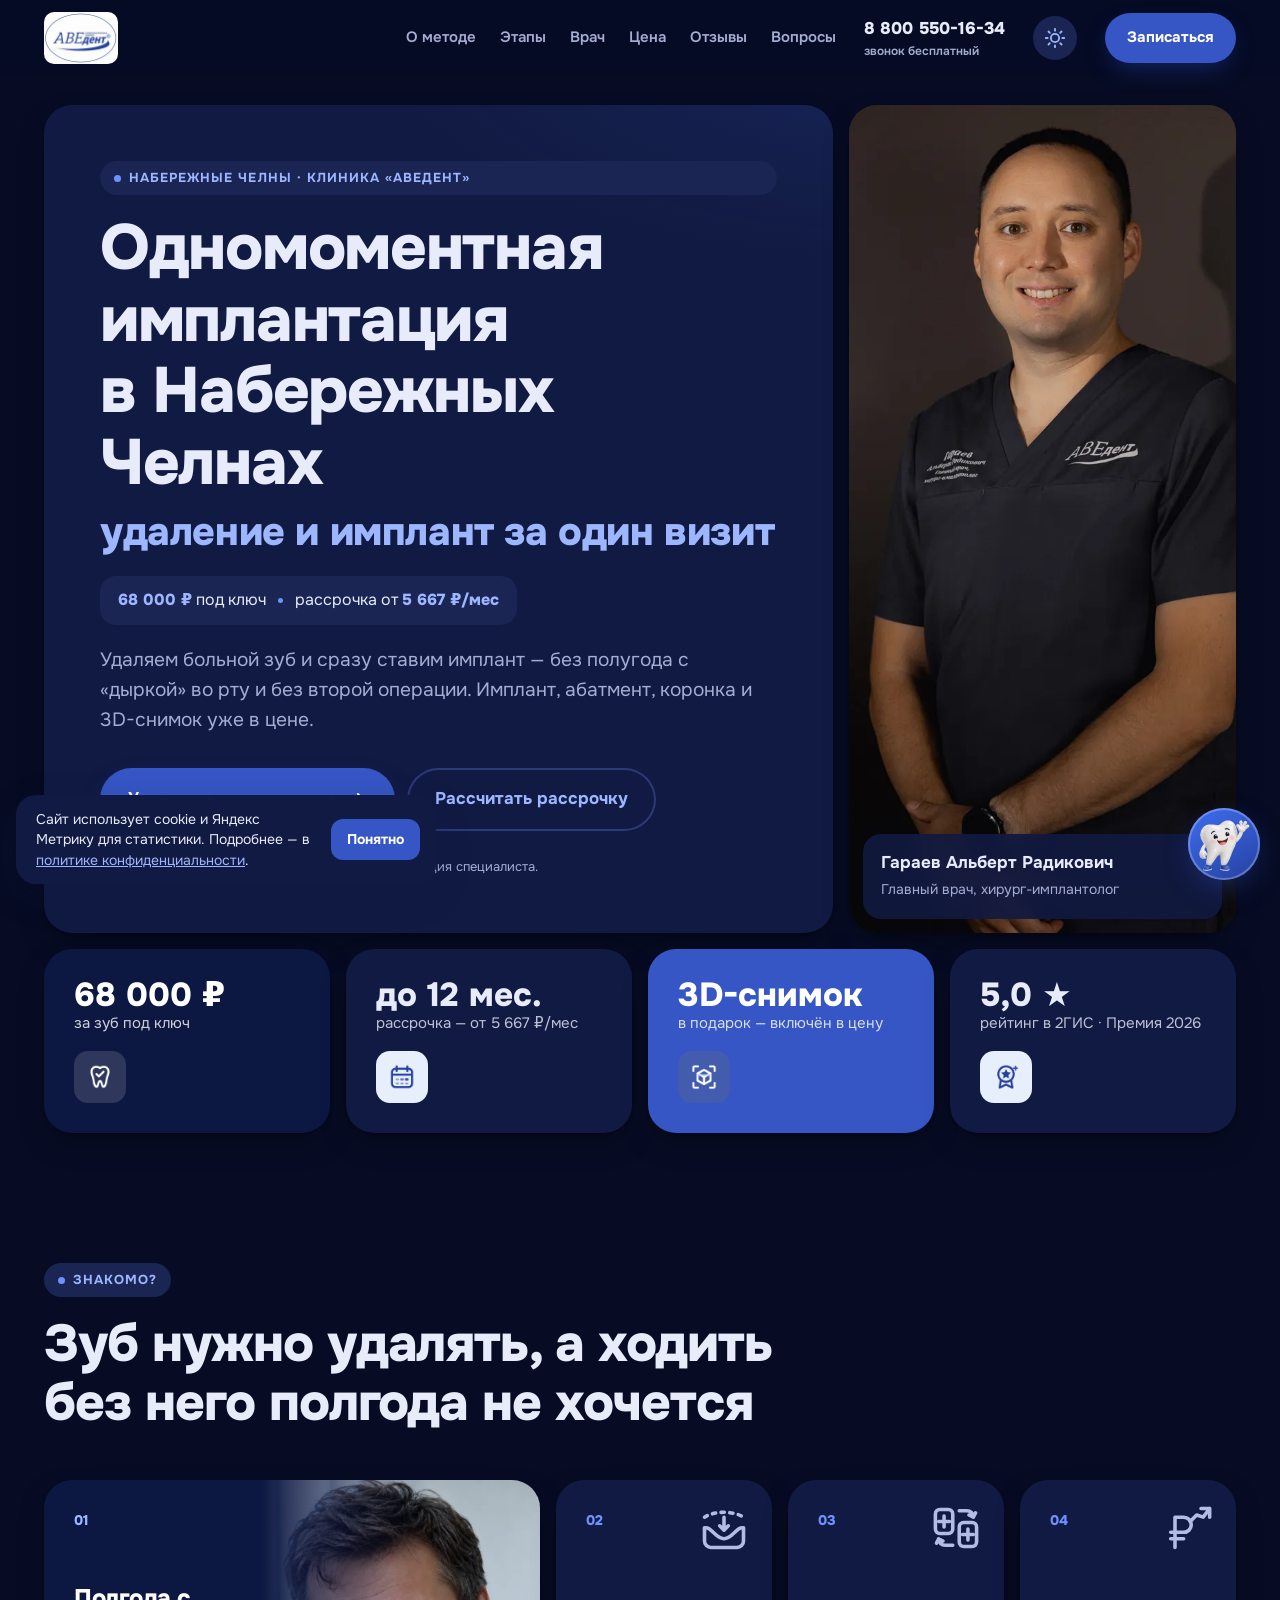
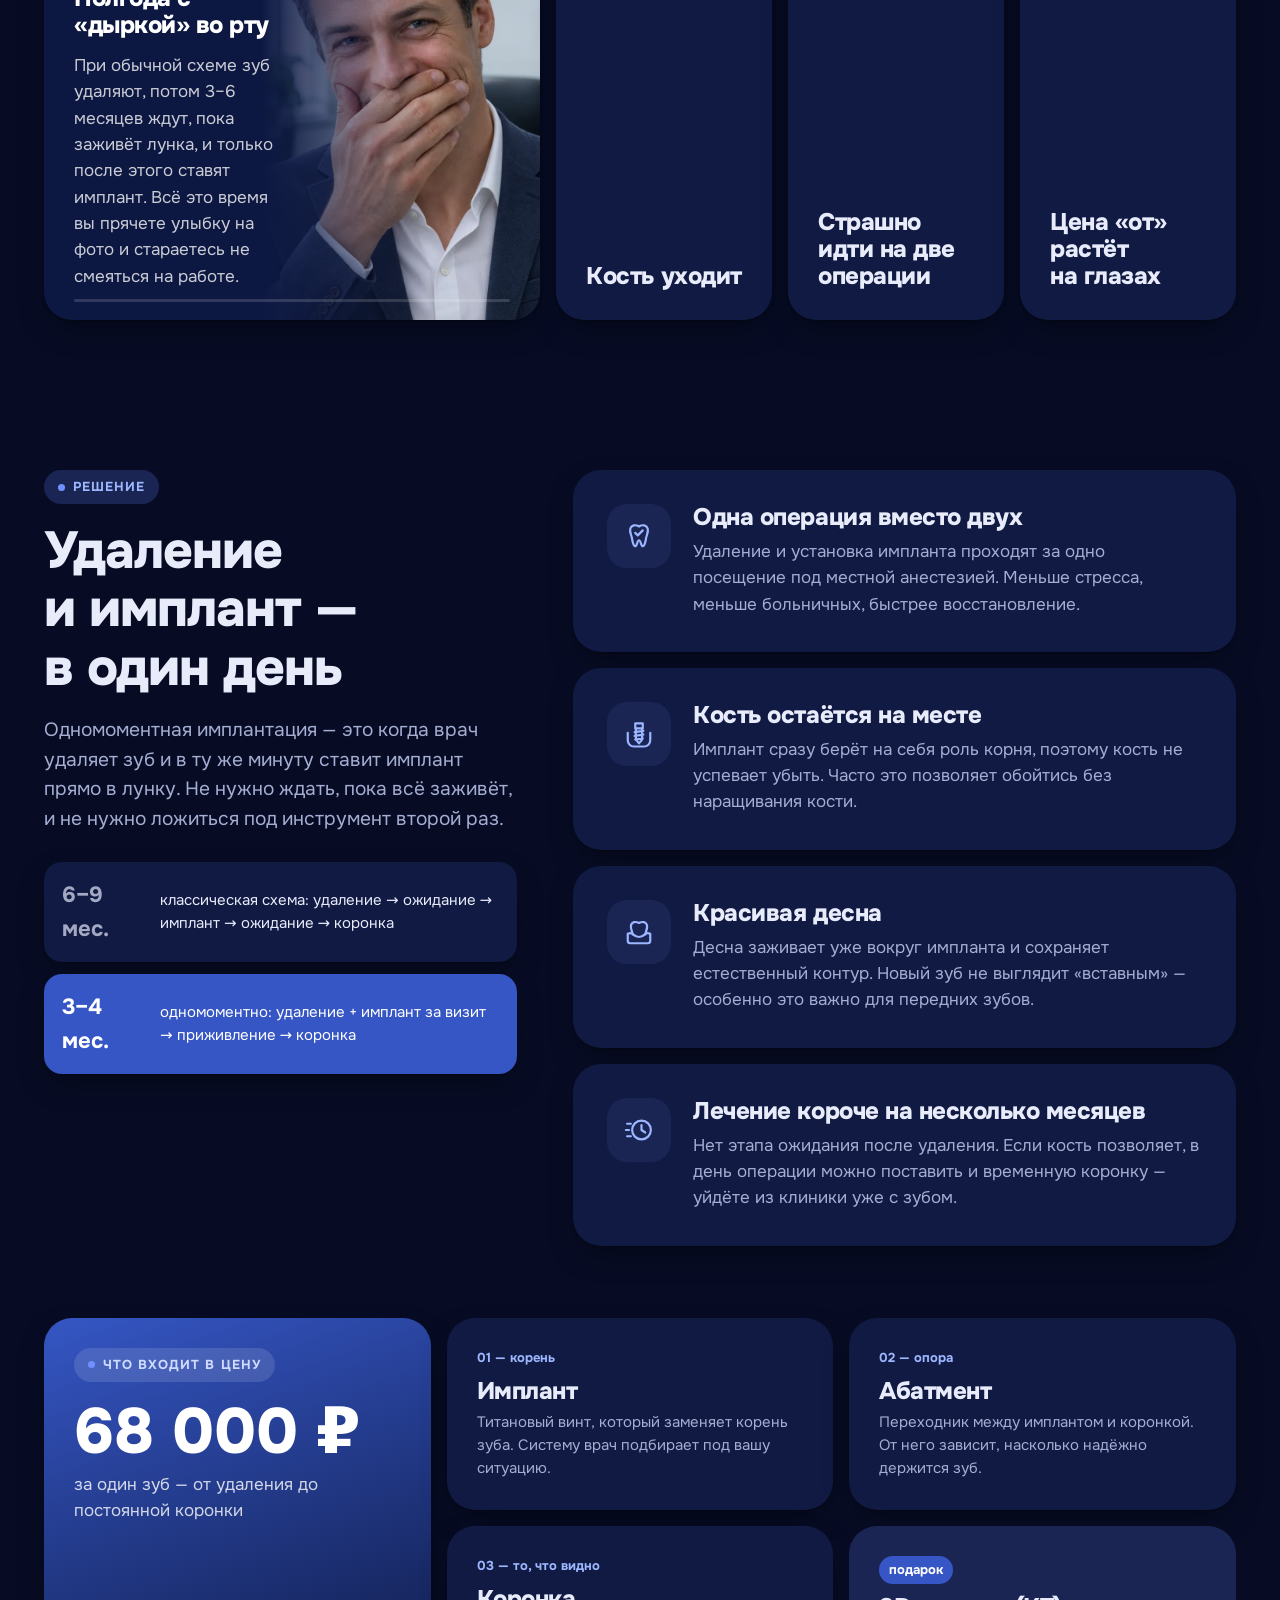
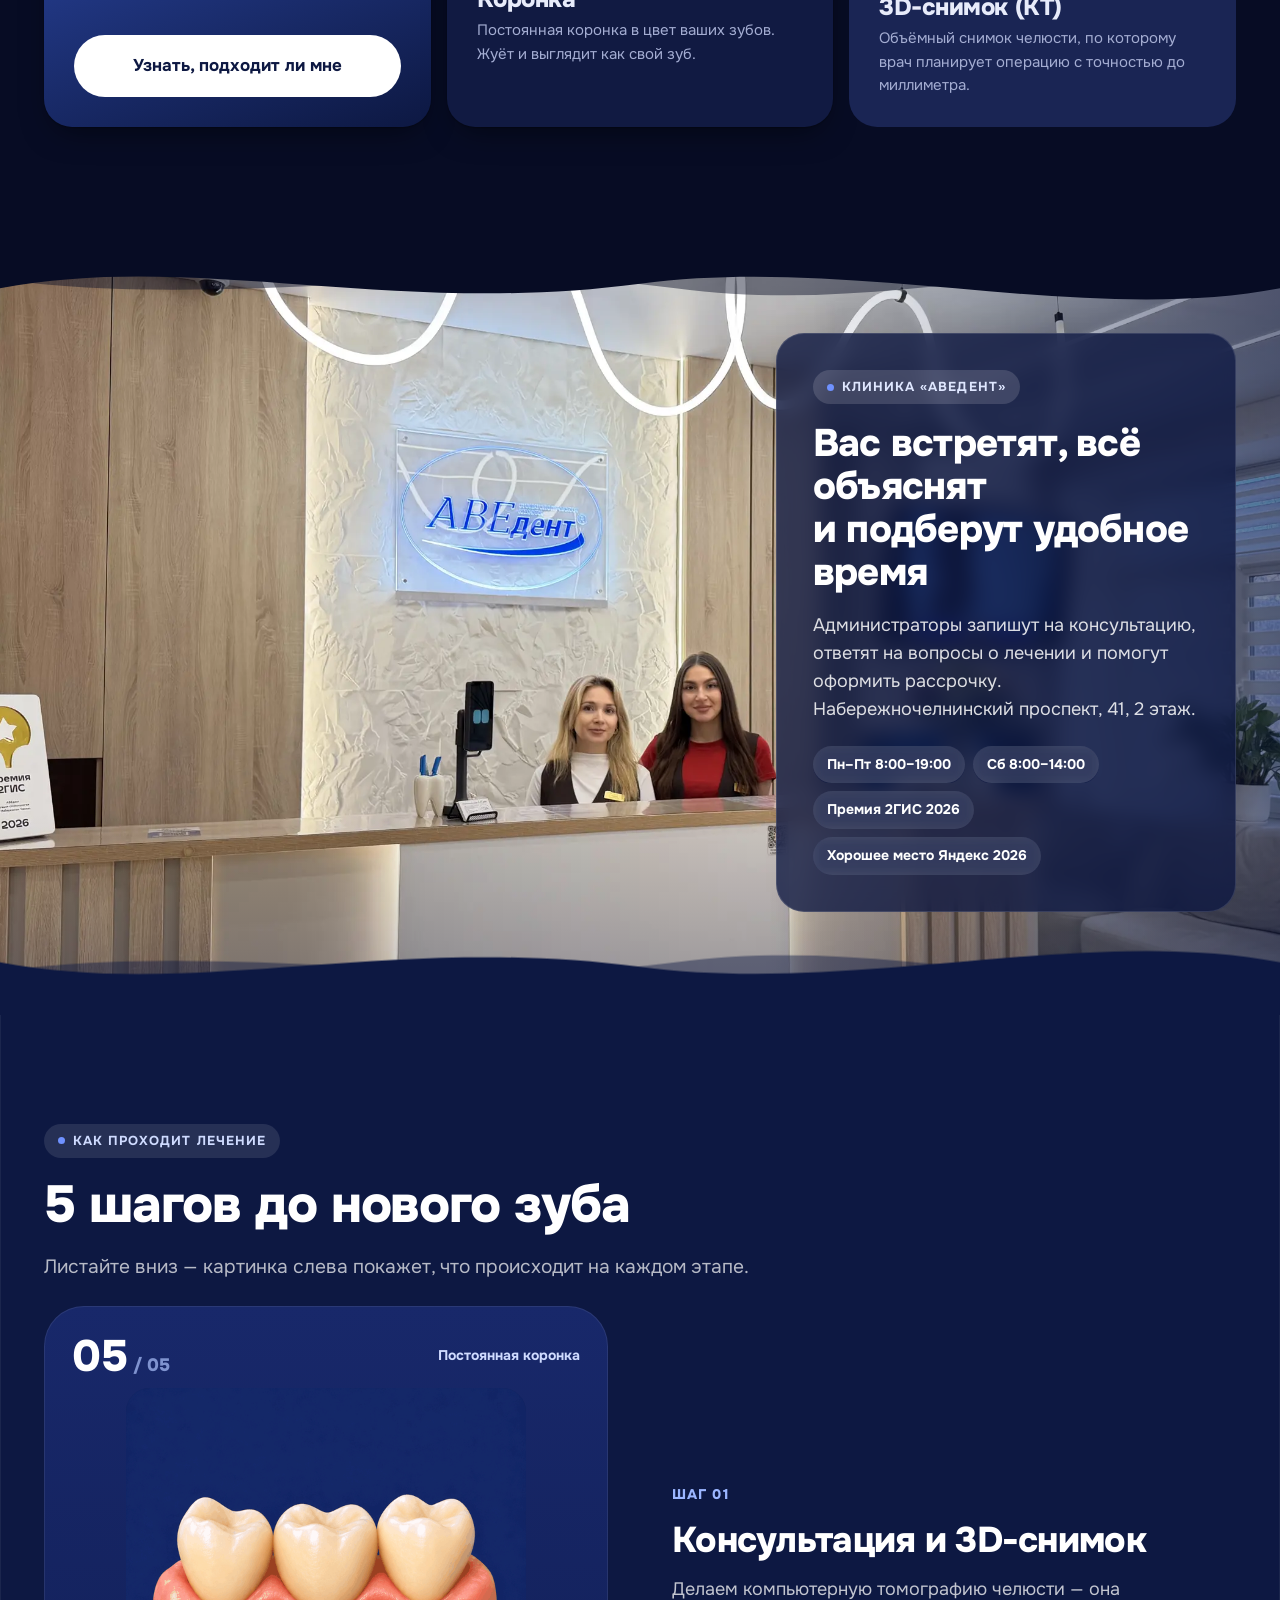
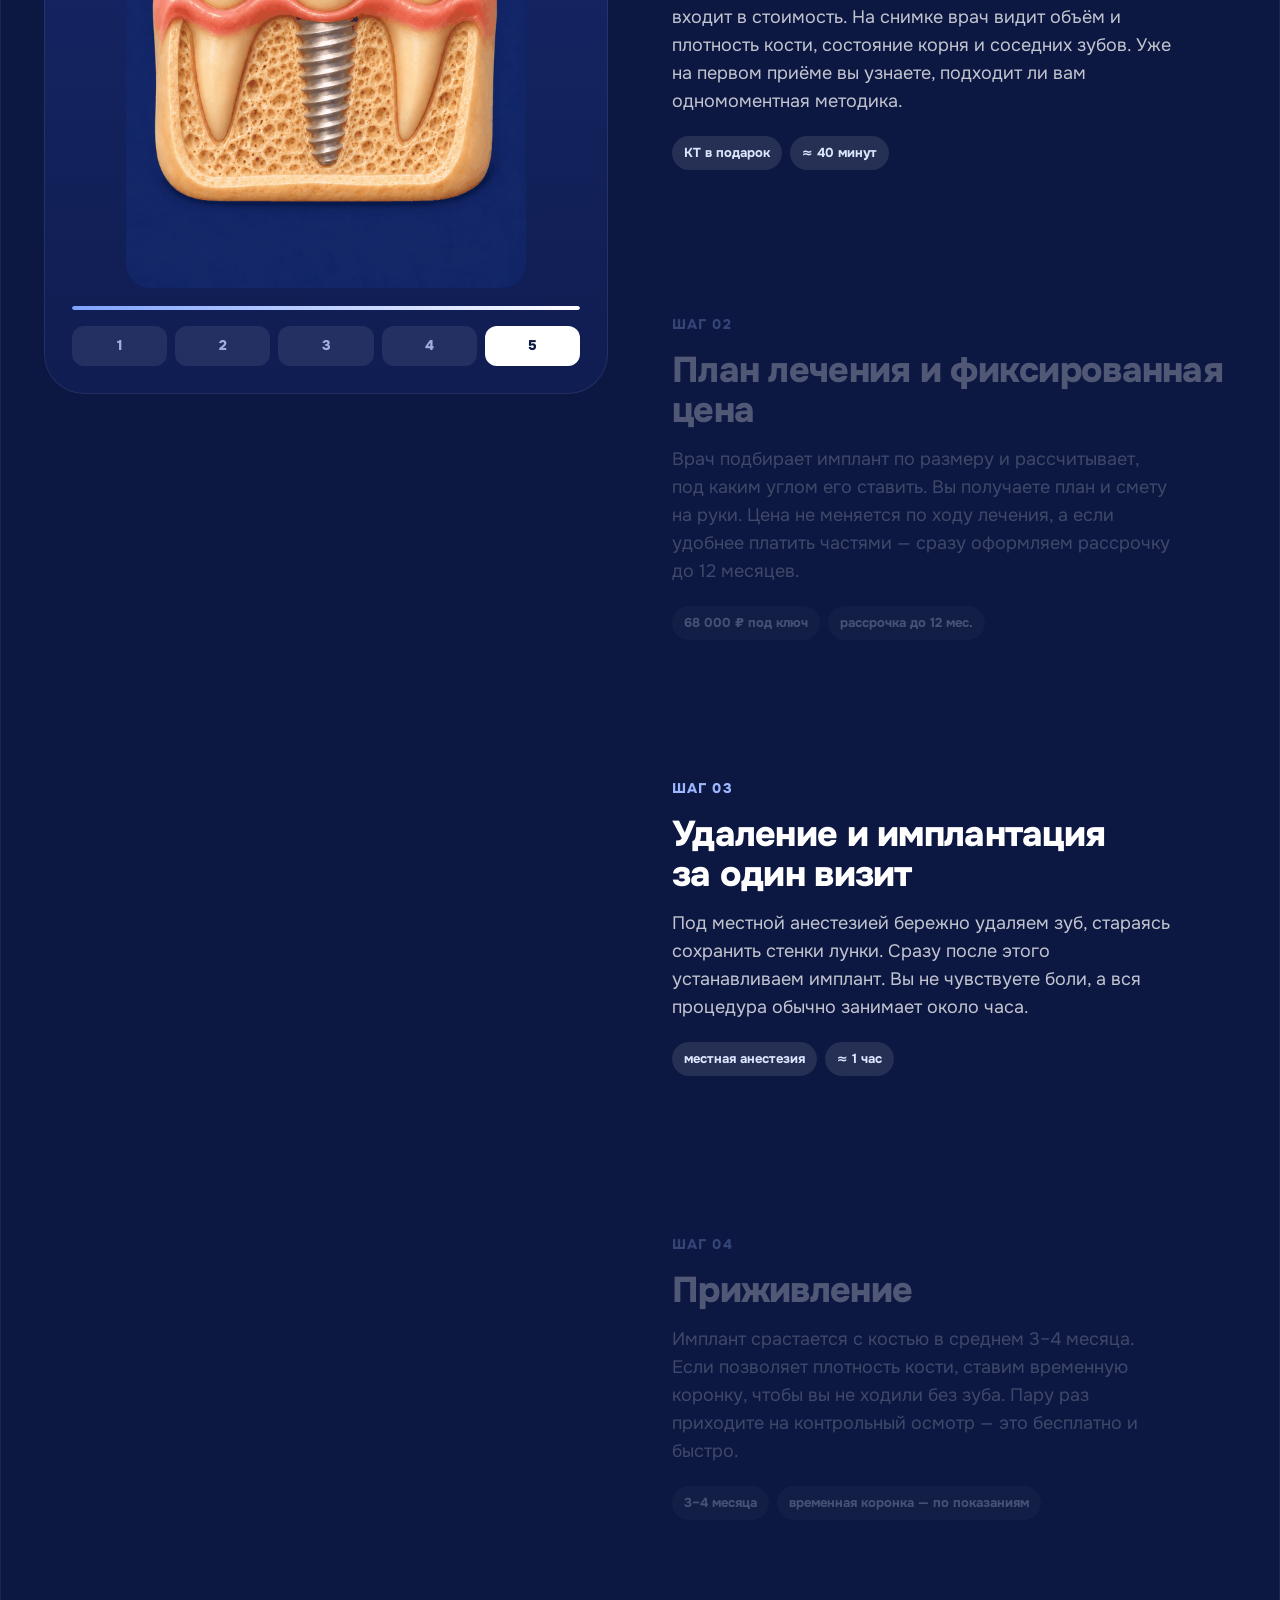
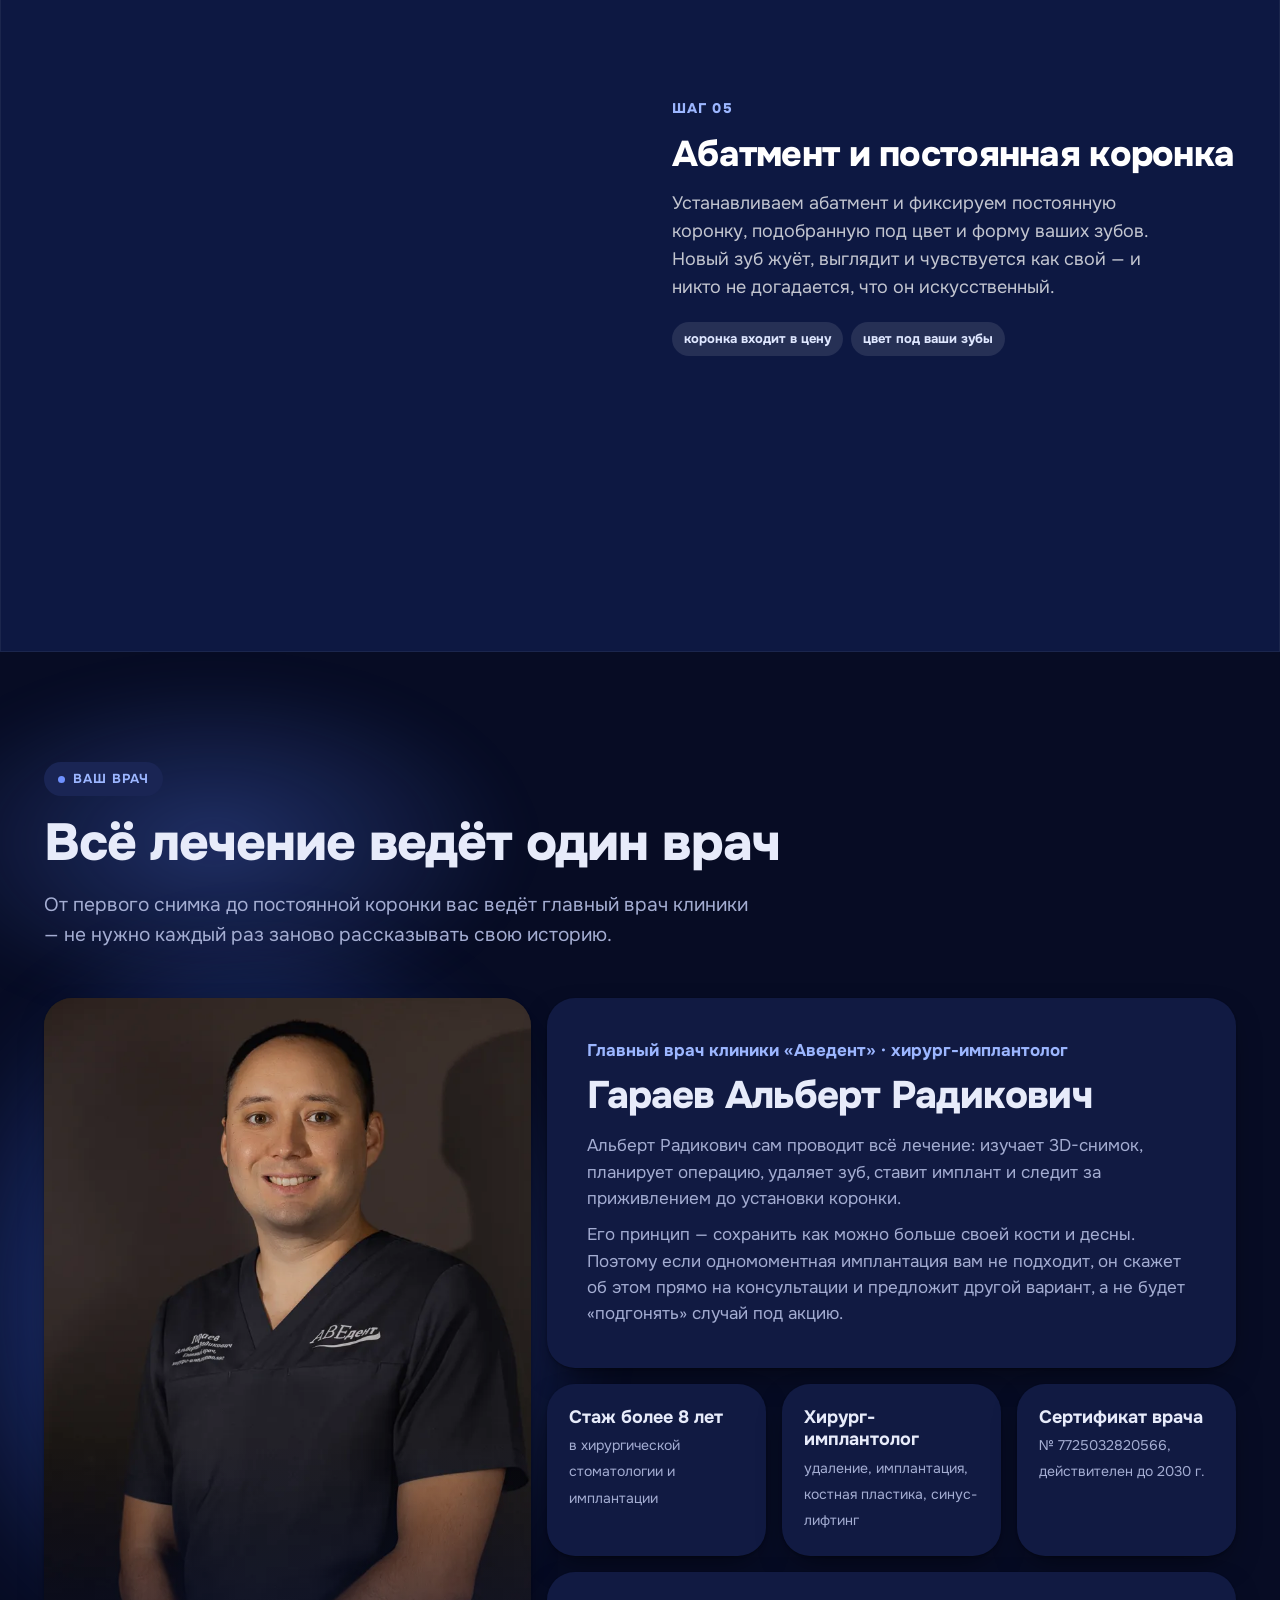
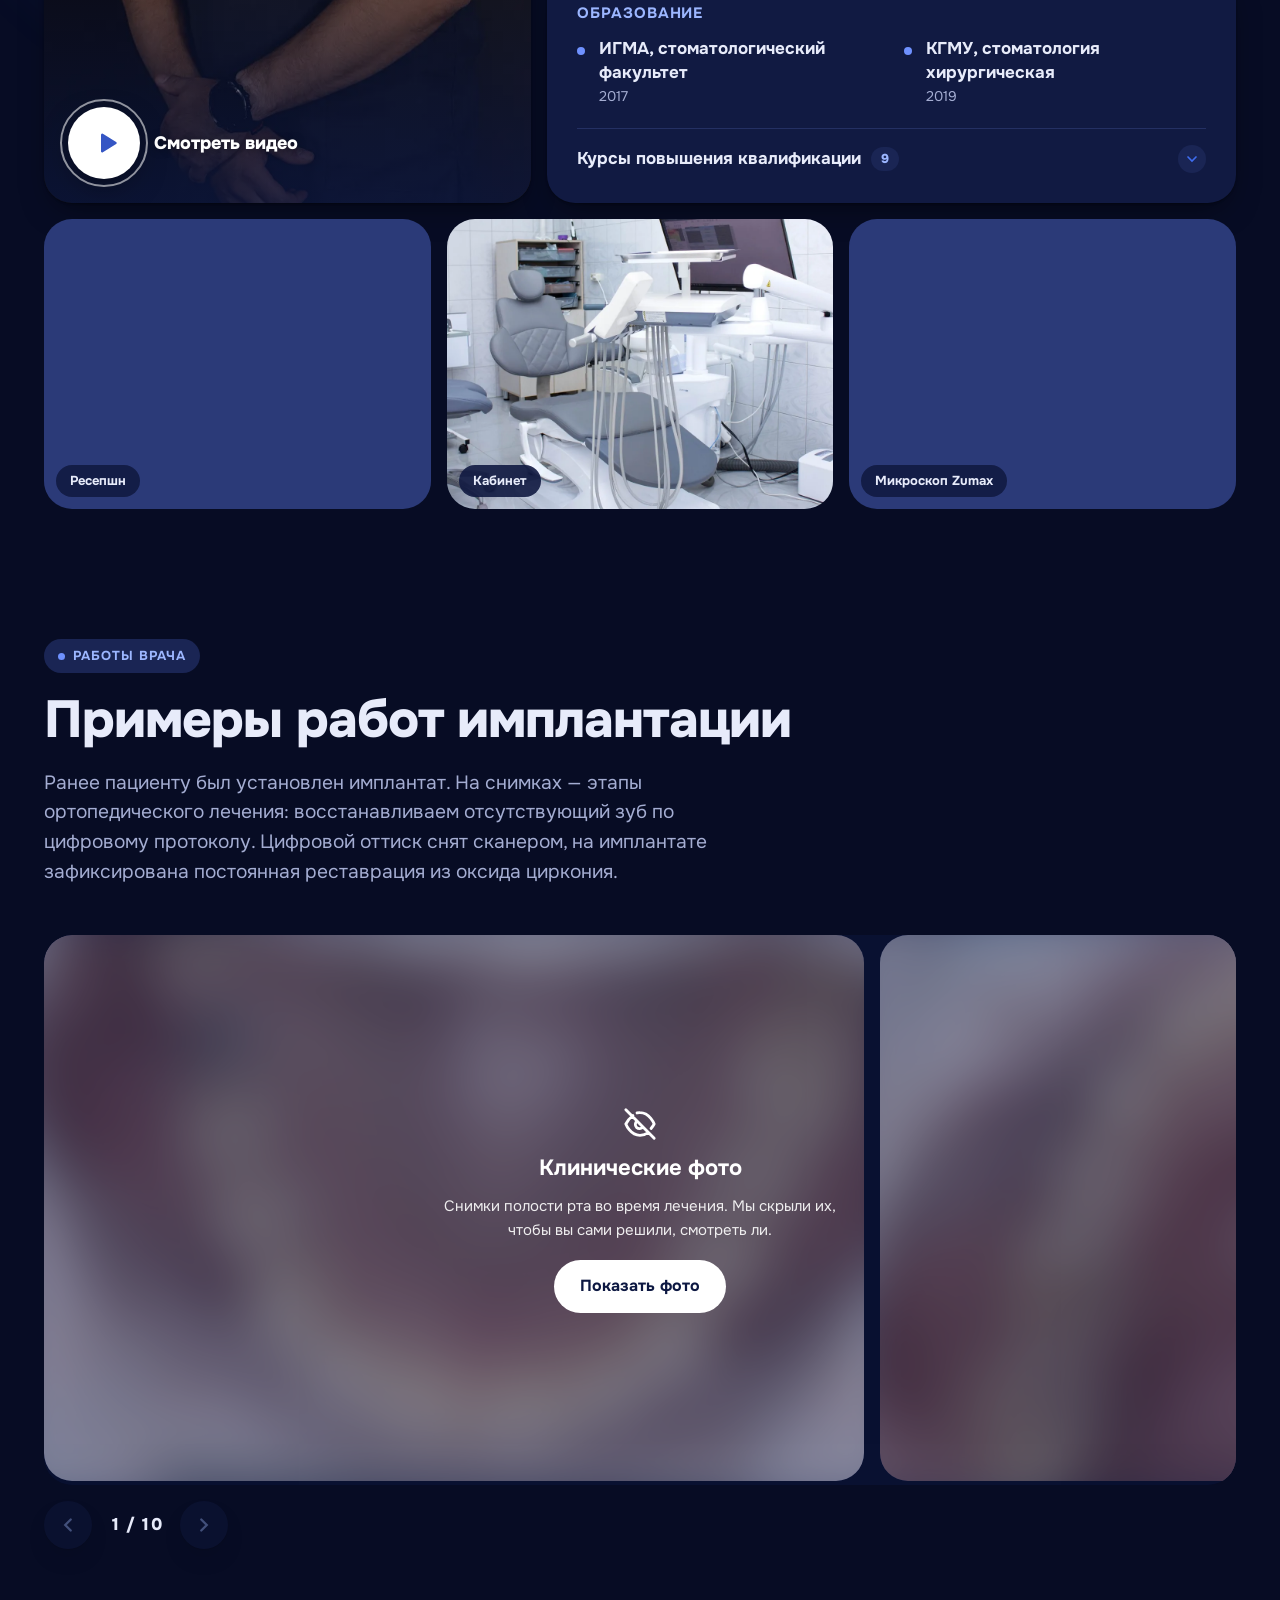
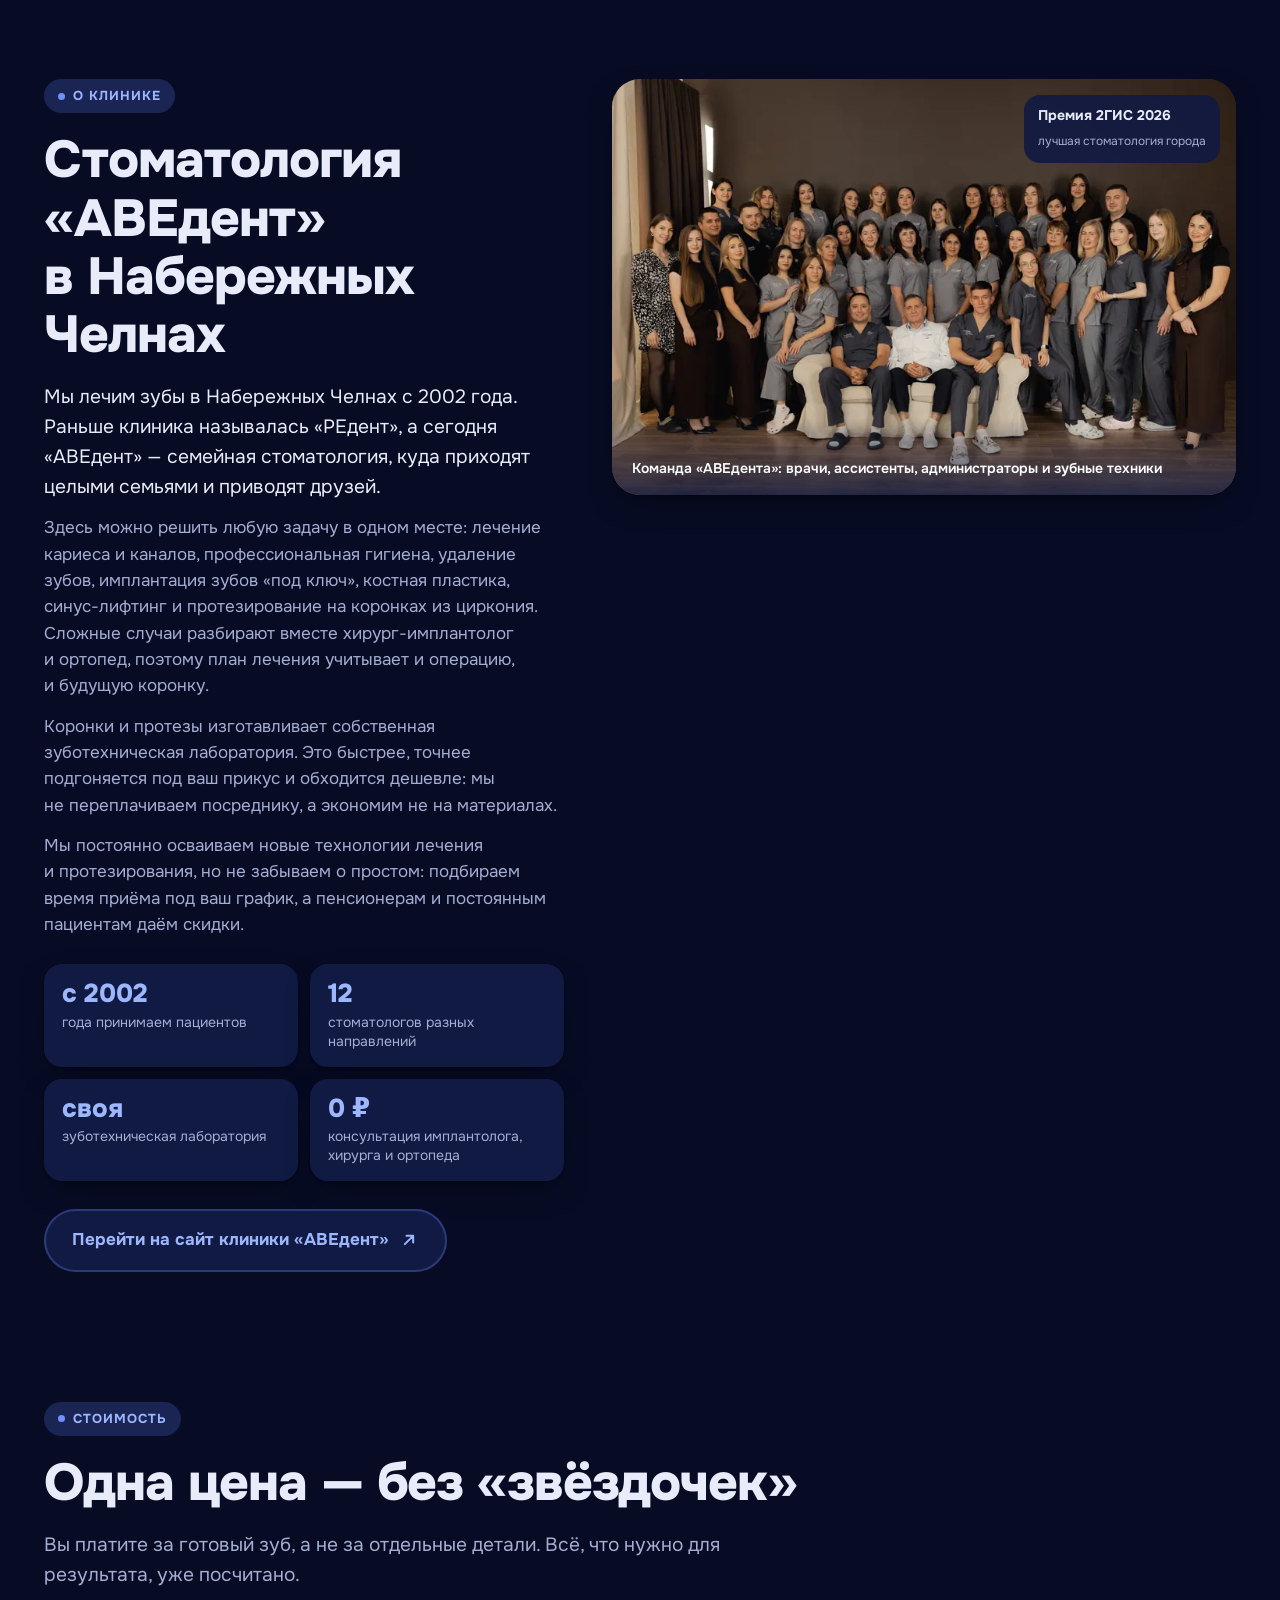
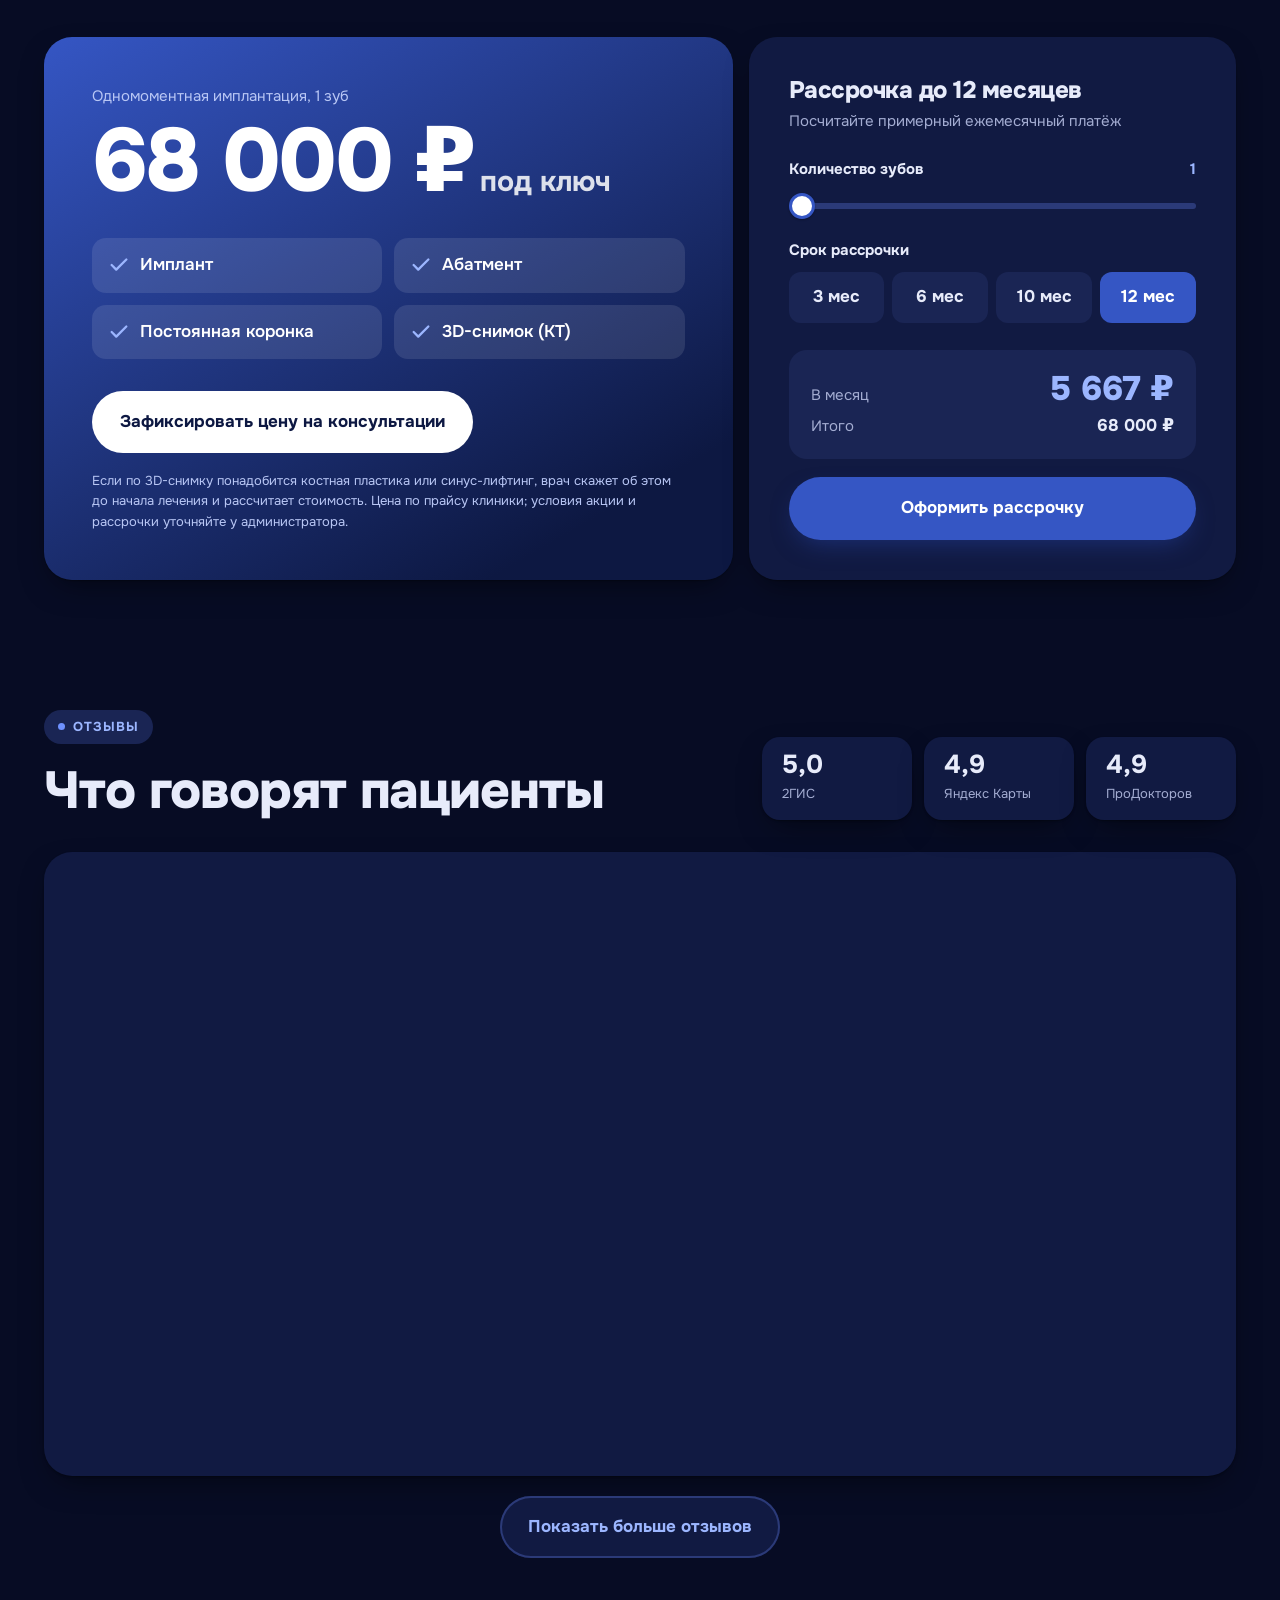
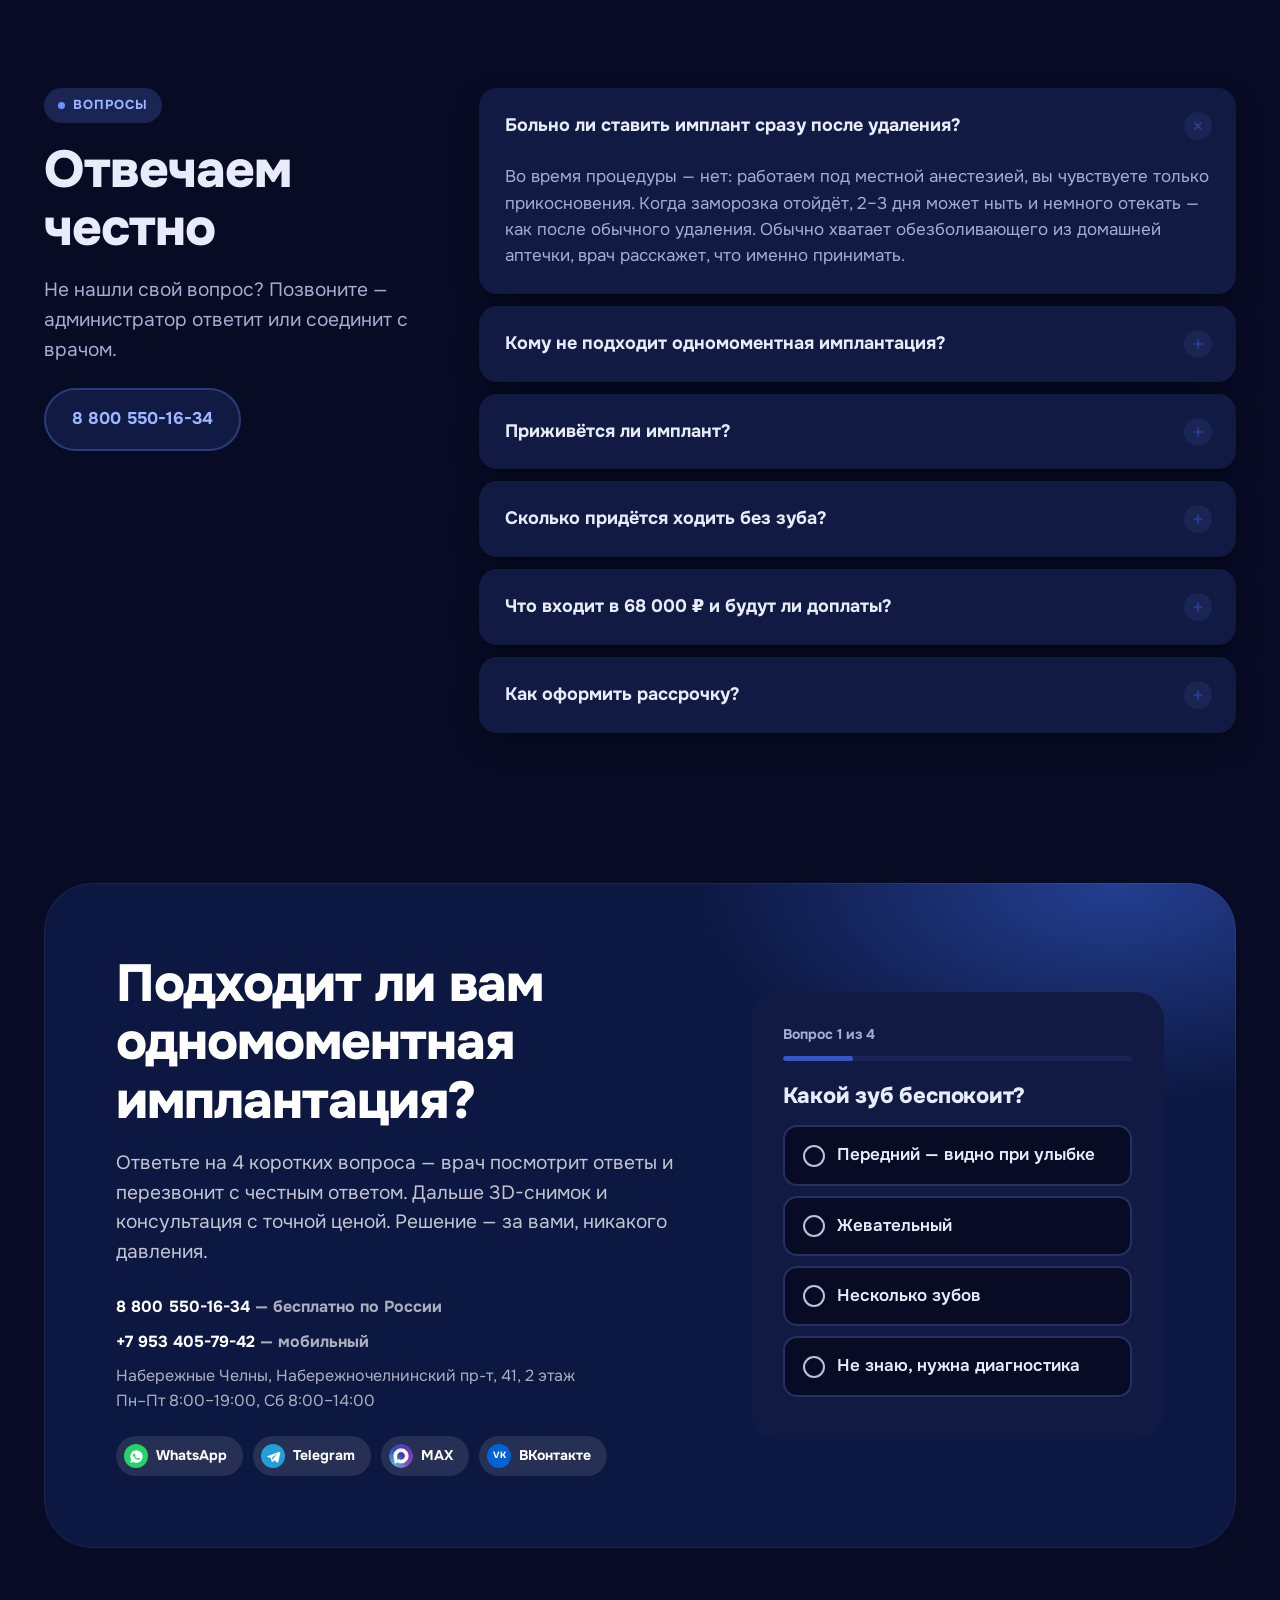
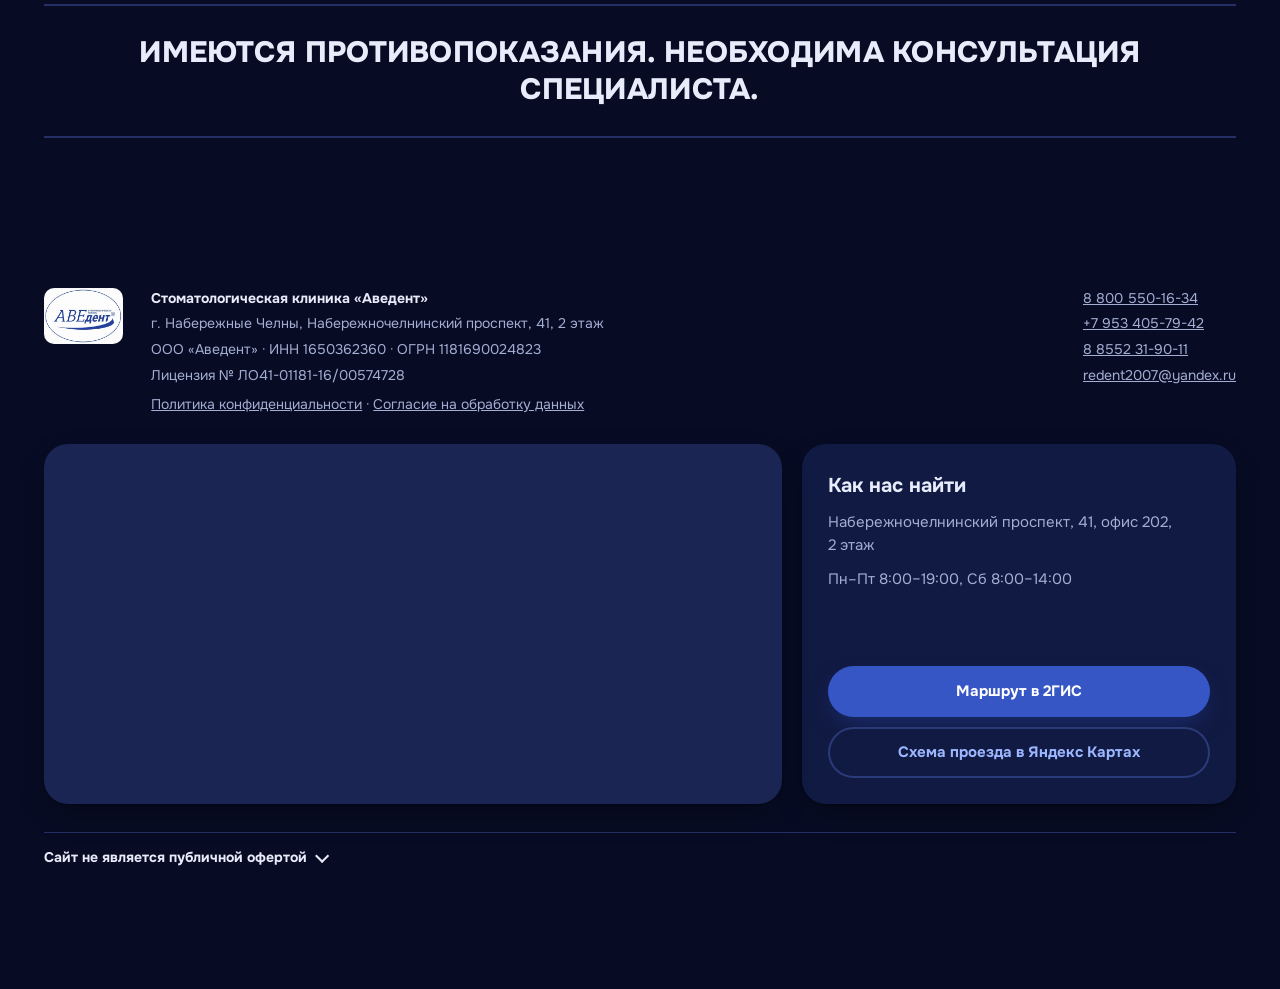
==== commit c3fc7237: "Органичные волновые переходы между секциями и мягкое свечение в блоке врача Co-Authored-By: Claude O" ====
--- a/index.html
+++ b/index.html
@@ -273,12 +273,43 @@
 @media (max-width:900px){.inc{grid-template-columns:1fr 1fr}.inc-price{grid-column:span 2;grid-row:auto;gap:28px}.inc-item{grid-column:span 1}}
 @media (max-width:560px){.inc-item{grid-column:span 2}}
 
+
+/* ORGANIC SECTION TRANSITIONS — живые волны между светлыми и синими блоками */
+.wv{position:absolute;left:0;right:0;height:clamp(44px,7vw,110px);overflow:hidden;pointer-events:none;z-index:2;line-height:0;color:var(--bg)}
+.wv svg{position:absolute;top:0;left:0;width:200%;height:100%;fill:currentColor;will-change:transform}
+.wv-b{opacity:.45;animation:wvDrift 52s linear infinite}
+.wv-f{animation:wvDrift 34s linear infinite}
+@keyframes wvDrift{to{transform:translateX(-50%)}}
+.wv-down{top:-1px}
+.wv-up{bottom:calc(100% - 1px);transform:scaleY(-1)}
+.wv-navy{color:var(--navy)}
+@media (prefers-reduced-motion:reduce){.wv svg{animation:none}}
+
+
+/* SOFT AMBIENT GLOW — мягкое свечение за фото врача и у заголовка */
+.doc-in{isolation:isolate;overflow-x:clip}
+.doc-in .sec-head{position:relative}
+.doc-in .sec-head::before{content:"";position:absolute;z-index:-1;left:-140px;top:-90px;width:620px;height:340px;border-radius:50%;
+  background:radial-gradient(closest-side,rgba(126,162,255,.32),rgba(126,162,255,0));filter:blur(20px);pointer-events:none}
+.doc-grid{position:relative}
+.doc-grid::before{content:"";position:absolute;z-index:-1;left:-11%;top:-10%;width:64%;height:96%;border-radius:50%;
+  background:radial-gradient(closest-side at 45% 50%,rgba(63,109,240,.55),rgba(63,109,240,.22) 60%,rgba(63,109,240,0));
+  filter:blur(30px);pointer-events:none;animation:glowBreath 9s ease-in-out infinite}
+:root[data-theme="dark"] .doc-in .sec-head::before{background:radial-gradient(closest-side,rgba(90,130,255,.30),rgba(90,130,255,0))}
+:root[data-theme="dark"] .doc-grid::before{background:radial-gradient(closest-side at 45% 50%,rgba(70,115,255,.65),rgba(70,115,255,.26) 60%,rgba(70,115,255,0))}
+@keyframes glowBreath{0%,100%{opacity:.75;transform:scale(.96)}50%{opacity:1;transform:scale(1.04)}}
+@media (max-width:900px){
+  .doc-grid::before{left:-14%;width:128%;top:-5%;height:min(62%,720px)}
+  .doc-in .sec-head::before{left:-30%;width:120%;top:-60px}
+}
+@media (prefers-reduced-motion:reduce){.doc-grid::before{animation:none}}
+
 /* BAND */
 .band{position:relative;padding:0;min-height:620px;display:flex;align-items:flex-end;margin-bottom:-48px;overflow:hidden;background:var(--navy)}
 .band-img{position:absolute;inset:0}
 .band-img img{width:100%;height:100%;object-fit:cover;object-position:45% 60%}
 .band-img::after{content:"";position:absolute;inset:0;background:linear-gradient(270deg,rgba(13,24,66,.55) 0%,rgba(13,24,66,0) 40%),linear-gradient(0deg,rgba(13,24,66,.35) 0%,rgba(13,24,66,0) 30%)}
-.band-in{position:relative;width:100%;padding-top:60px;padding-bottom:100px;display:flex;justify-content:flex-end}
+.band-in{position:relative;width:100%;padding-top:96px;padding-bottom:150px;display:flex;justify-content:flex-end}
 .band-card{max-width:460px;color:#fff;background:rgba(13,24,66,.78);backdrop-filter:blur(10px);-webkit-backdrop-filter:blur(10px);border:1px solid rgba(255,255,255,.12);border-radius:28px;padding:36px}
 .band-card .eyebrow{background:rgba(255,255,255,.14);color:#dfe7ff}
 .band-card h2{font-size:clamp(28px,3vw,42px)}
@@ -290,7 +321,7 @@
   .band-img{position:relative;aspect-ratio:16/10;max-height:620px;width:100%}
   .band-img img{object-position:46% 55%}
   .band-img::after{background:linear-gradient(0deg,var(--navy) 0%,rgba(13,24,66,0) 35%)}
-  .band-in{display:block;padding-top:8px;padding-bottom:96px}
+  .band-in{display:block;padding-top:8px;padding-bottom:110px}
   .band-card{max-width:none;background:none;backdrop-filter:none;-webkit-backdrop-filter:none;border:0;padding:0}
 }
 
@@ -302,7 +333,7 @@
 @media (max-width:900px){.video-box{grid-template-columns:1fr}}
 
 /* STEPS — sticky storytelling */
-.steps-sec{position:relative;z-index:1;background:var(--navy);color:#fff;border-radius:48px 48px 0 0}
+.steps-sec{position:relative;z-index:1;background:var(--navy);color:#fff}
 .steps-sec .lead{color:rgba(255,255,255,.7)}
 .steps-sec .eyebrow{background:rgba(255,255,255,.1);color:#cfdbff}
 .story{display:grid;grid-template-columns:1fr 1fr;gap:64px;position:relative}
@@ -330,7 +361,6 @@
 .step .chips{display:flex;flex-wrap:wrap;gap:8px;margin-top:20px}
 .chip{font-size:13px;font-weight:700;padding:7px 12px;border-radius:99px;background:rgba(255,255,255,.1);color:#dfe7ff}
 @media (max-width:900px){
-  .steps-sec{border-radius:32px 32px 0 0}
   .story{grid-template-columns:1fr;gap:0}
   .story-visual{top:64px;height:auto;z-index:2;padding:12px 0 8px;background:var(--navy)}
   .scene-box{padding:14px 18px;border-radius:24px;display:grid;grid-template-columns:120px 1fr;gap:16px;align-items:center}
@@ -857,6 +887,7 @@
 
 <!-- ===== Фото-разбивка ===== -->
 <section class="band" aria-label="Клиника">
+  <div class="wv wv-down" aria-hidden="true"><svg class="wv-b" viewBox="0 0 2880 120" preserveAspectRatio="none"><path d="M0,58 C260,100 520,30 760,70 C1000,108 1180,16 1440,58 C1700,100 1960,30 2200,70 C2440,108 2620,16 2880,58 V0 H0 Z"/></svg><svg class="wv-f" viewBox="0 0 2880 120" preserveAspectRatio="none"><path d="M0,70 C220,20 440,108 720,64 C960,26 1220,120 1440,70 C1660,20 1880,108 2160,64 C2400,26 2660,120 2880,70 V0 H0 Z"/></svg></div>
   <div class="band-img">
     <img src="img/clinic-band.webp" srcset="img/clinic-band-1200.webp 1200w, img/clinic-band.webp 2400w" sizes="100vw" alt="Администраторы на ресепшене клиники «Аведент», Набережные Челны" width="2400" height="1350" loading="lazy">
   </div>
@@ -872,6 +903,7 @@
 
 <!-- ===== 4. STEPS — sticky storytelling ===== -->
 <section class="steps-sec" id="steps">
+  <div class="wv wv-up wv-navy" aria-hidden="true"><svg class="wv-b" viewBox="0 0 2880 120" preserveAspectRatio="none"><path d="M0,58 C260,100 520,30 760,70 C1000,108 1180,16 1440,58 C1700,100 1960,30 2200,70 C2440,108 2620,16 2880,58 V0 H0 Z"/></svg><svg class="wv-f" viewBox="0 0 2880 120" preserveAspectRatio="none"><path d="M0,70 C220,20 440,108 720,64 C960,26 1220,120 1440,70 C1660,20 1880,108 2160,64 C2400,26 2660,120 2880,70 V0 H0 Z"/></svg></div>
   <div class="wrap">
     <div class="sec-head rv">
       <span class="eyebrow">Как проходит лечение</span>
@@ -949,7 +981,8 @@
 
 <!-- ===== 5. DOCTOR ===== -->
 <section id="doctor" style="background:var(--navy);padding-top:0;padding-bottom:0">
-  <div style="background:var(--bg);border-radius:48px 48px 0 0;padding:110px 0">
+  <div class="doc-in" style="background:var(--bg);position:relative;padding:110px 0">
+  <div class="wv wv-up" aria-hidden="true"><svg class="wv-b" viewBox="0 0 2880 120" preserveAspectRatio="none"><path d="M0,58 C260,100 520,30 760,70 C1000,108 1180,16 1440,58 C1700,100 1960,30 2200,70 C2440,108 2620,16 2880,58 V0 H0 Z"/></svg><svg class="wv-f" viewBox="0 0 2880 120" preserveAspectRatio="none"><path d="M0,70 C220,20 440,108 720,64 C960,26 1220,120 1440,70 C1660,20 1880,108 2160,64 C2400,26 2660,120 2880,70 V0 H0 Z"/></svg></div>
   <div class="wrap">
     <div class="sec-head rv">
       <span class="eyebrow">Ваш врач</span>
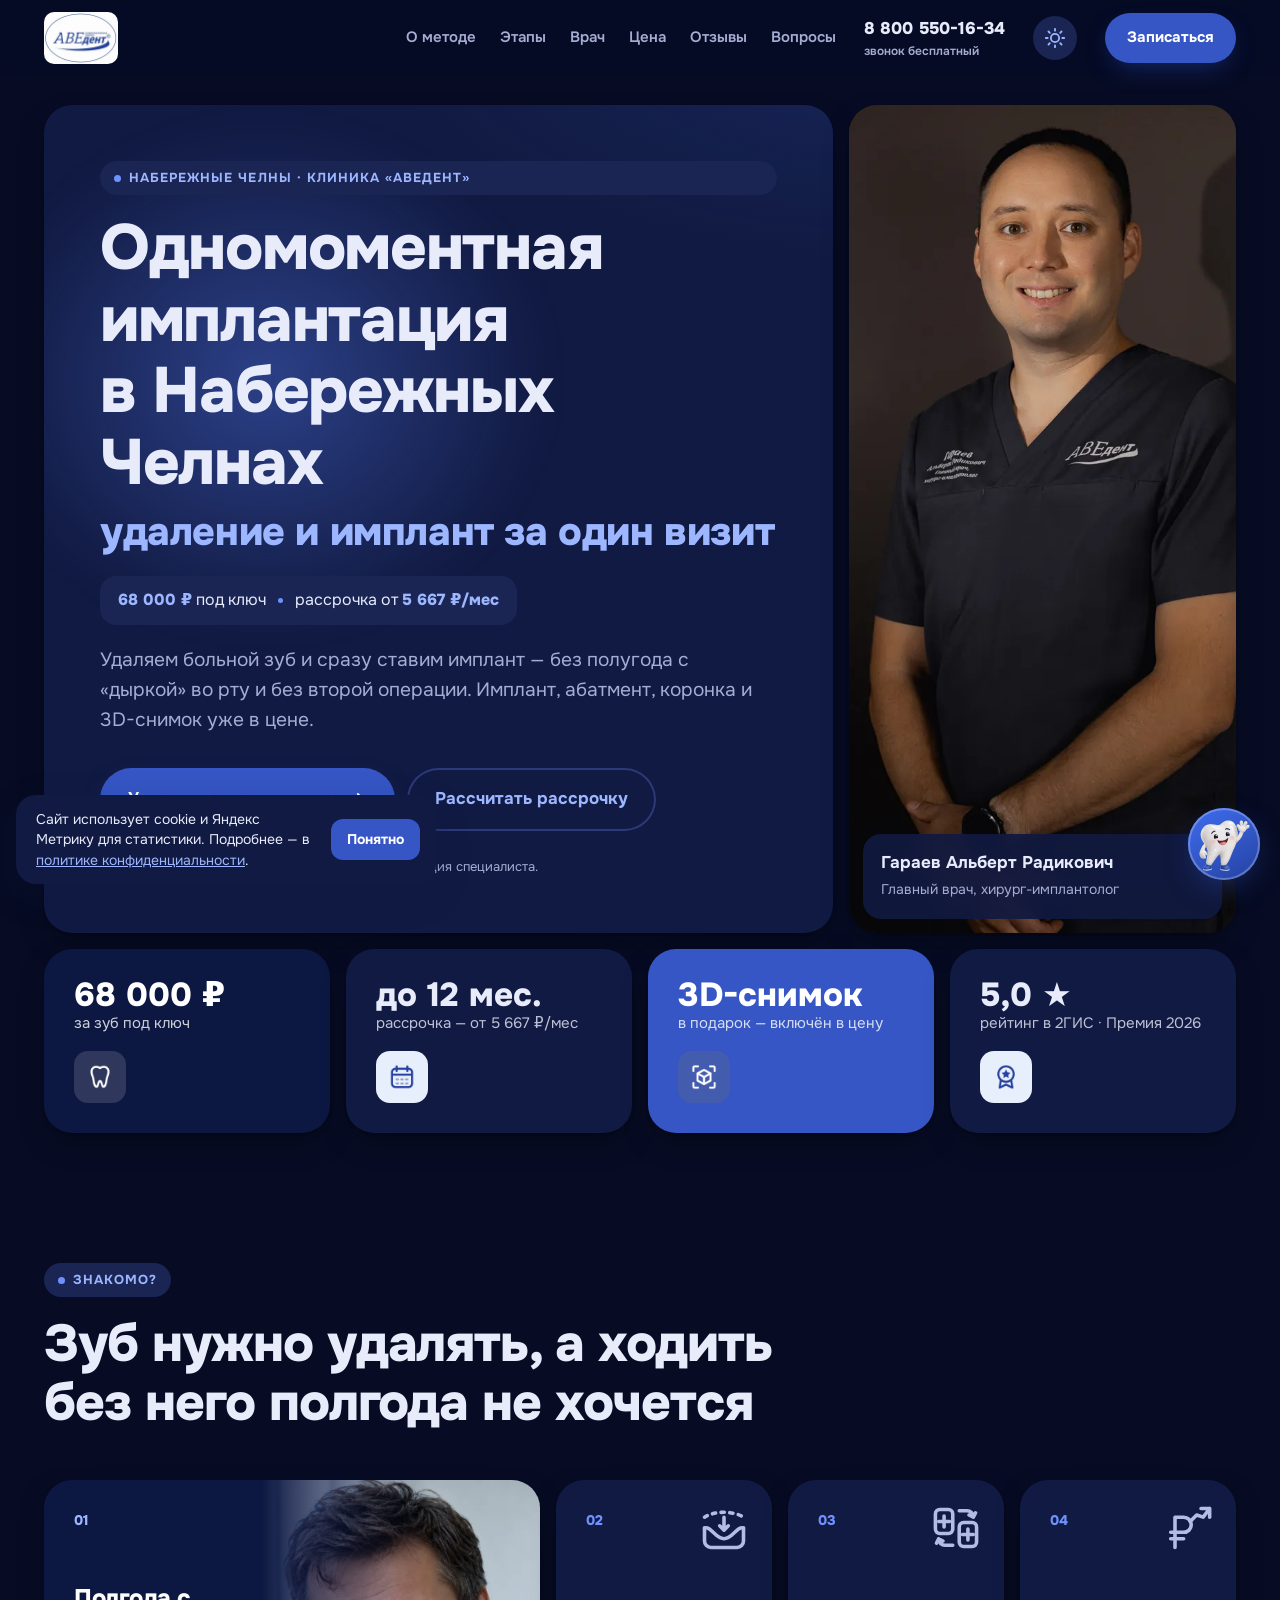
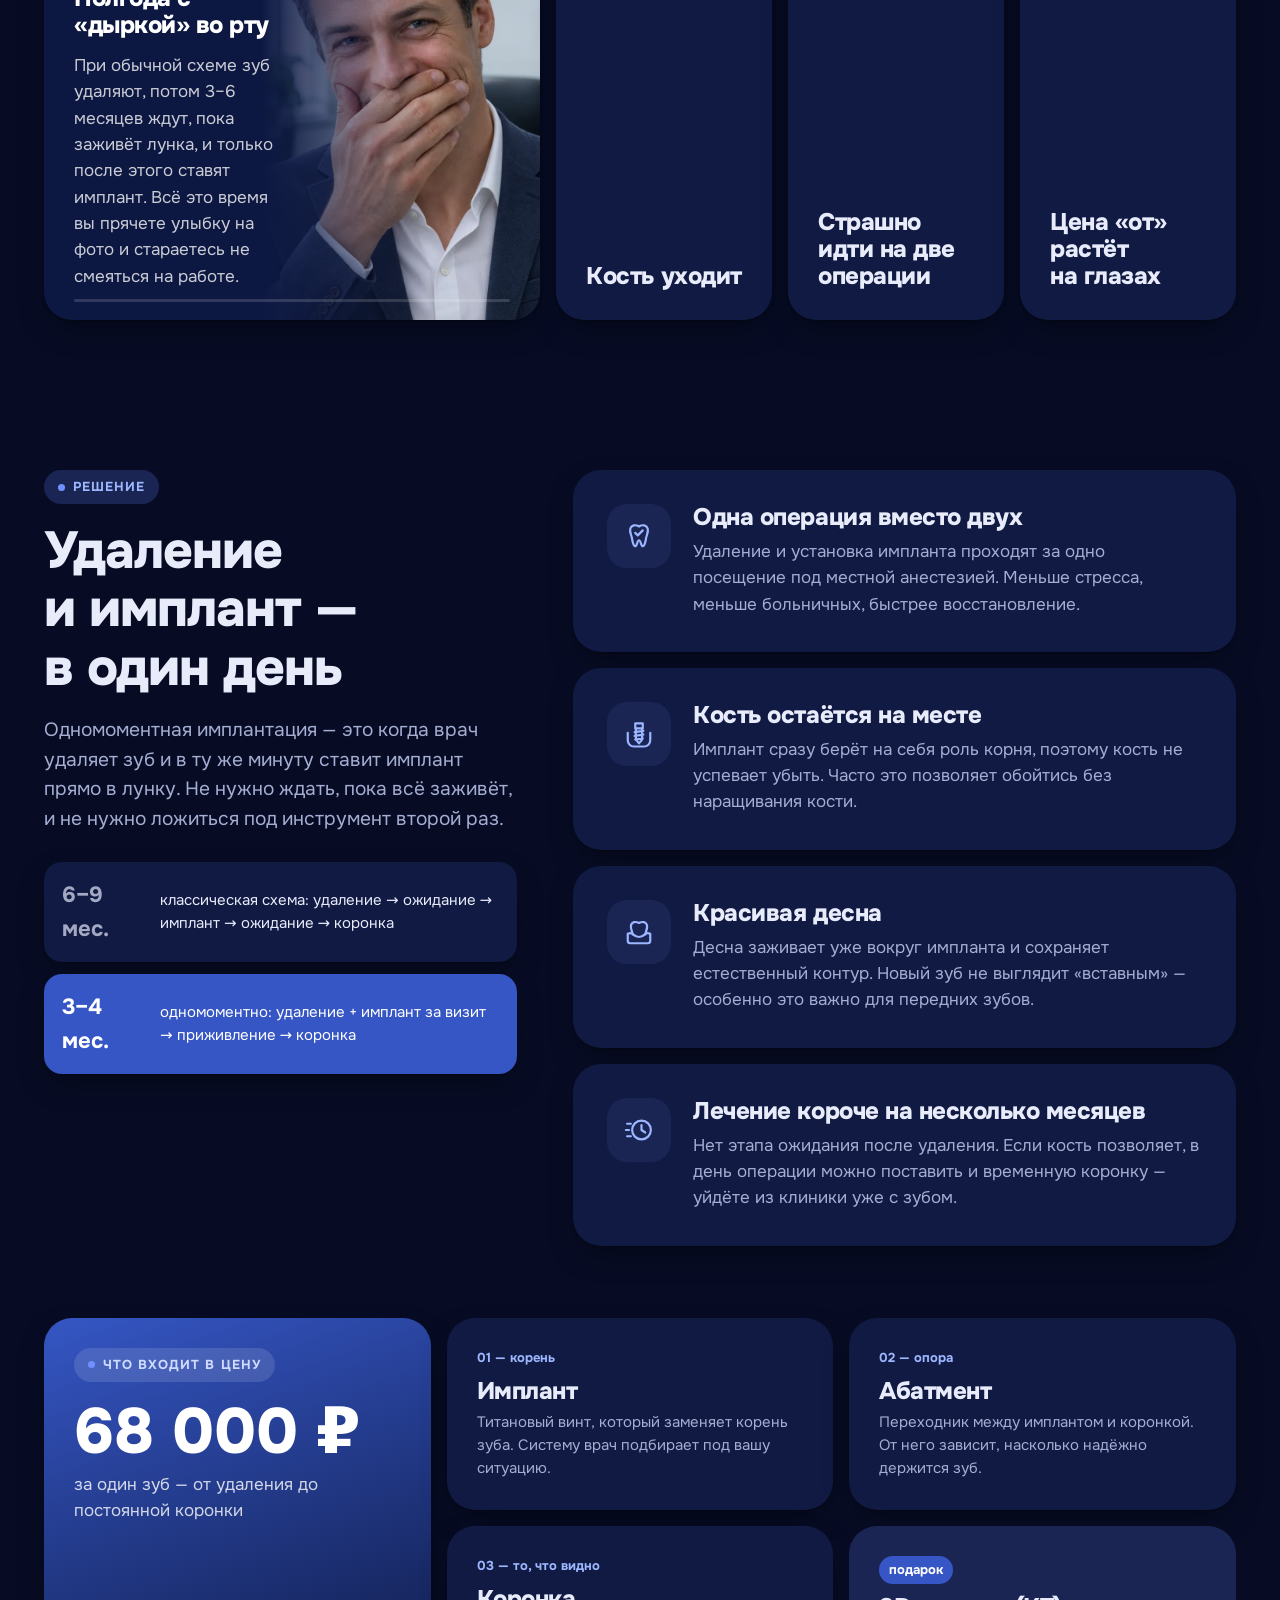
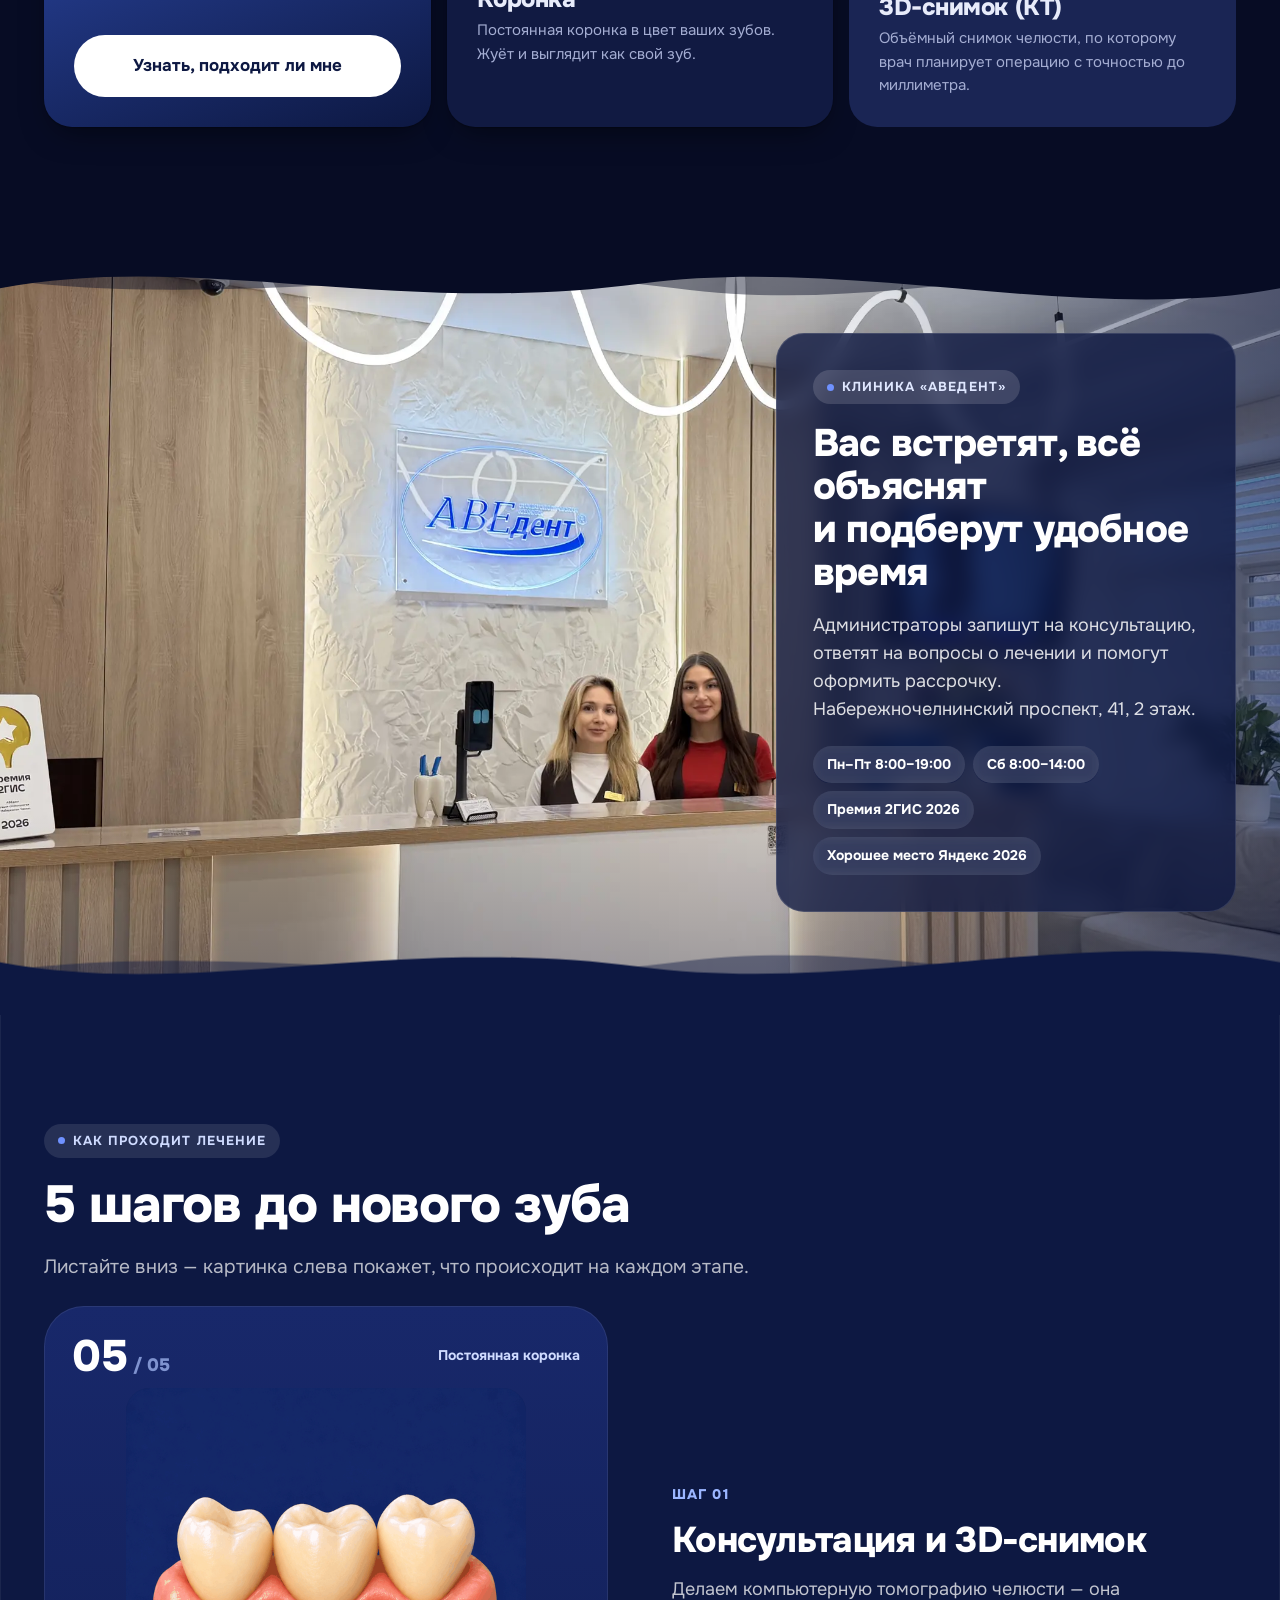
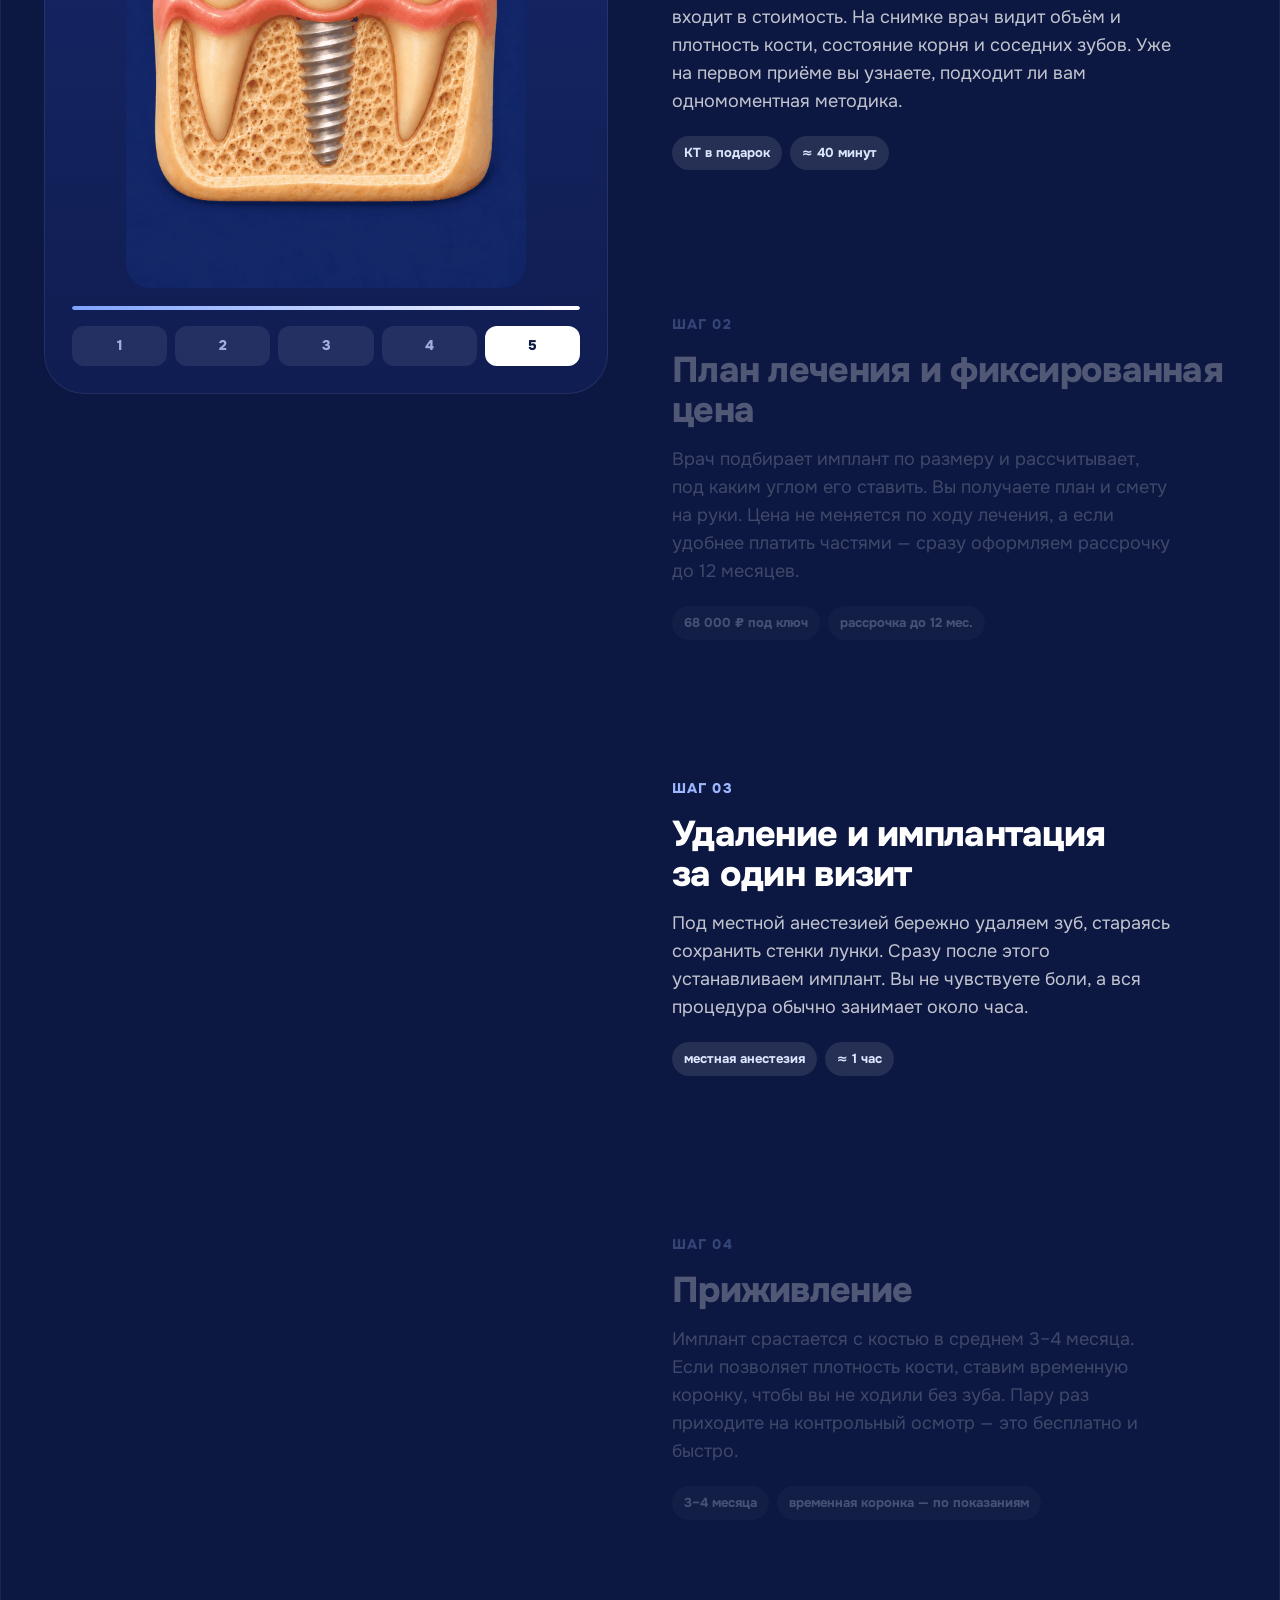
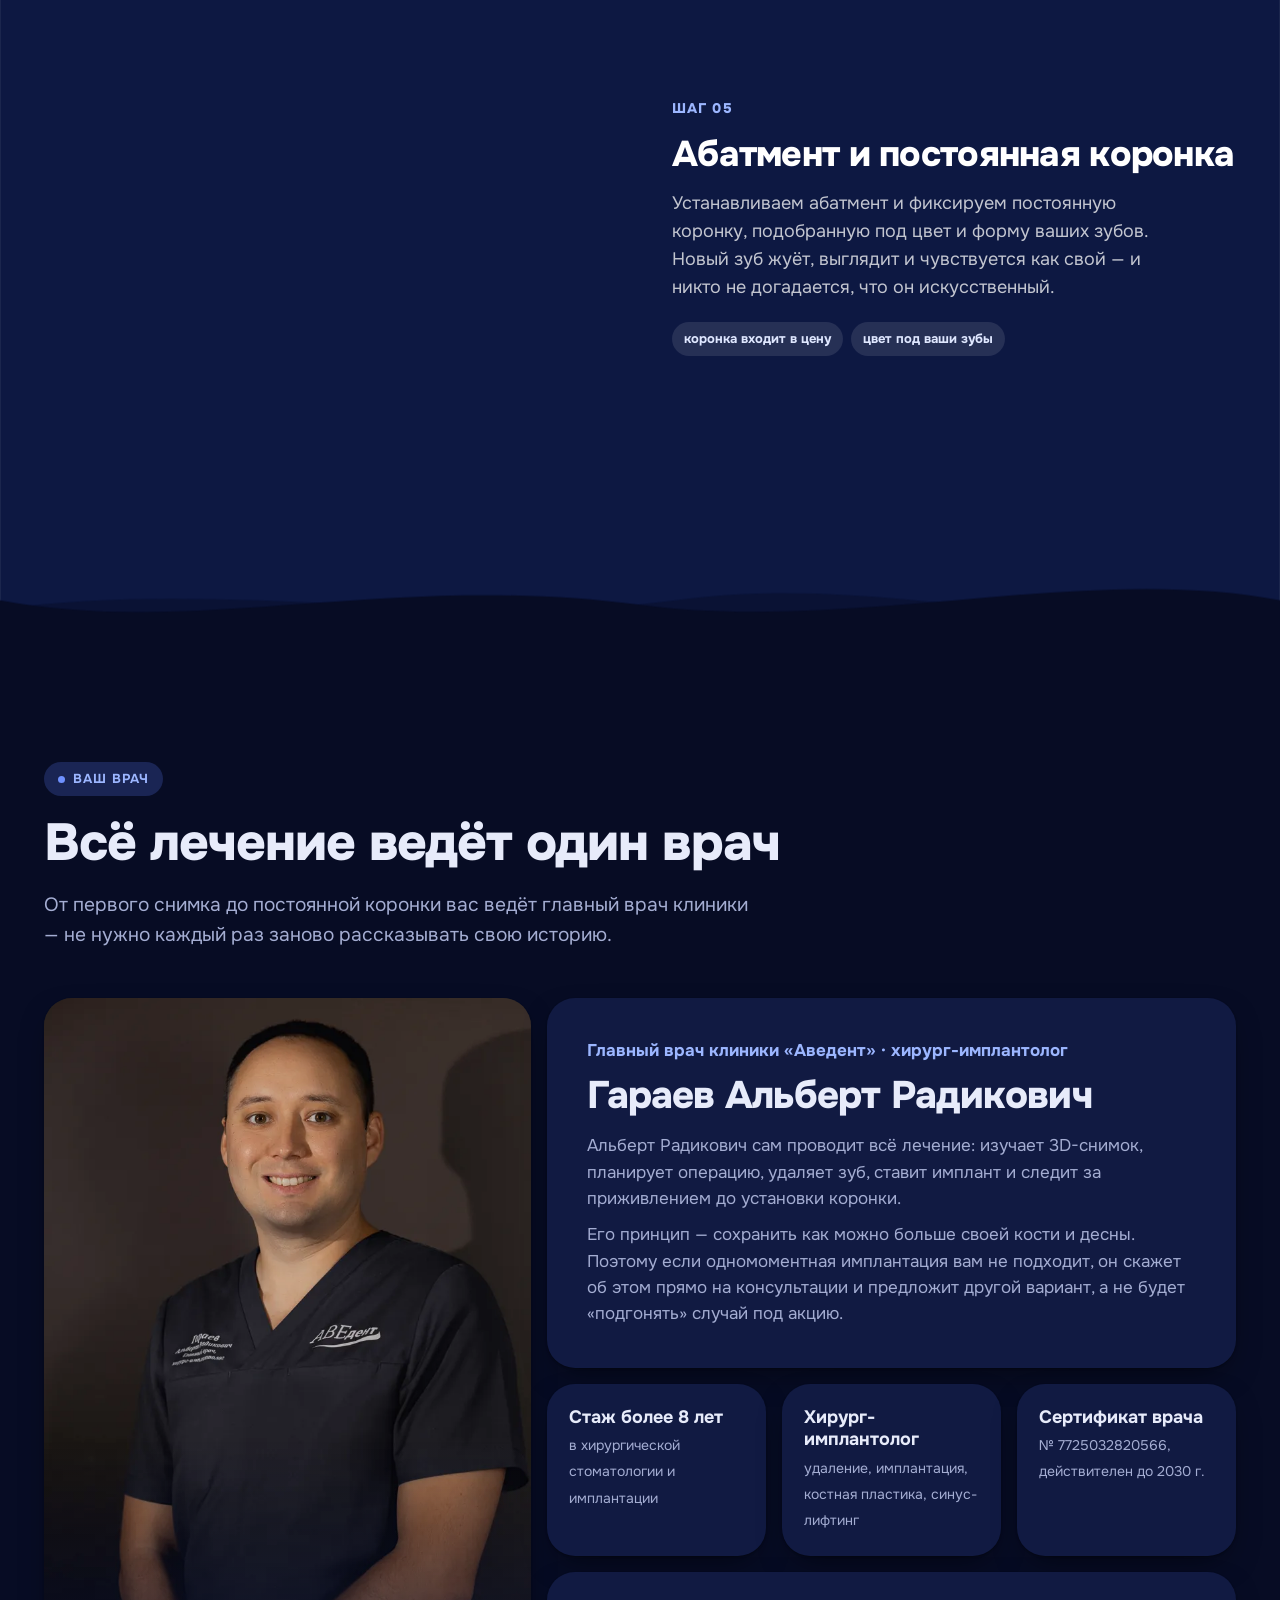
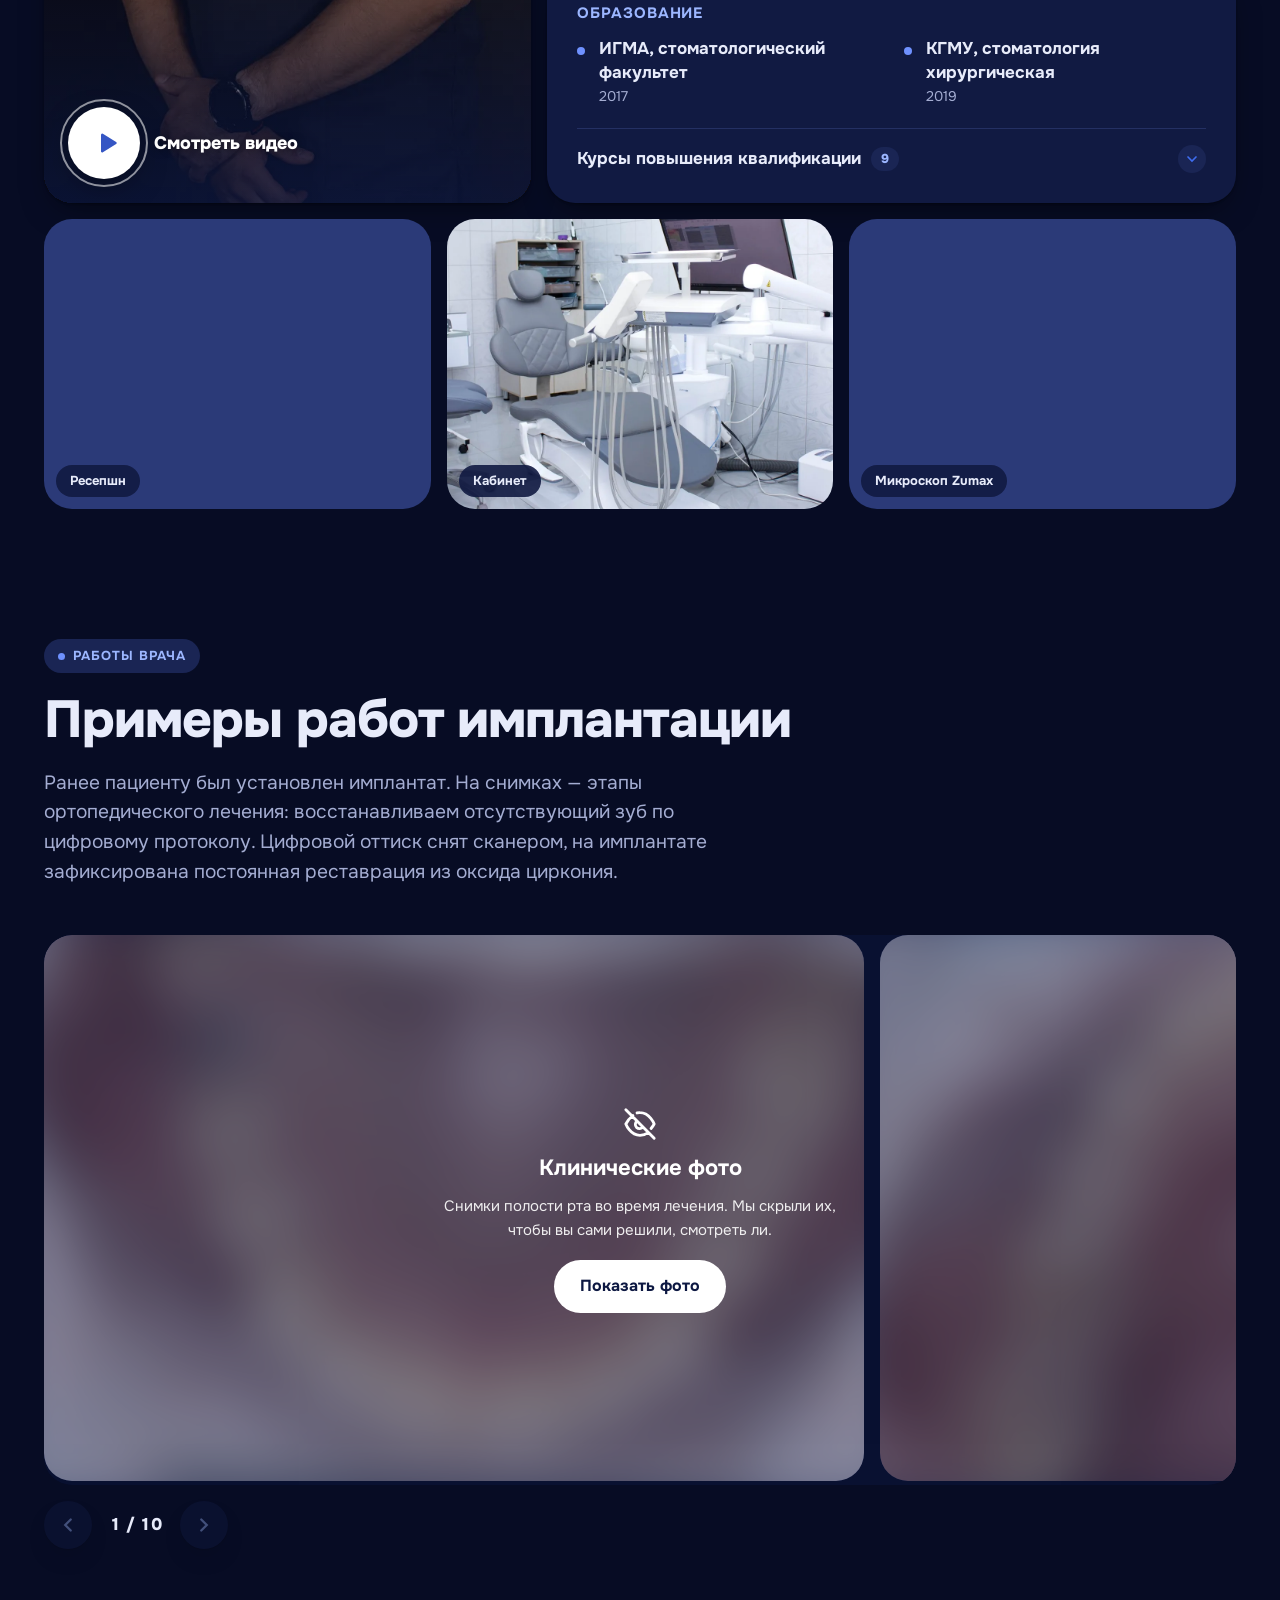
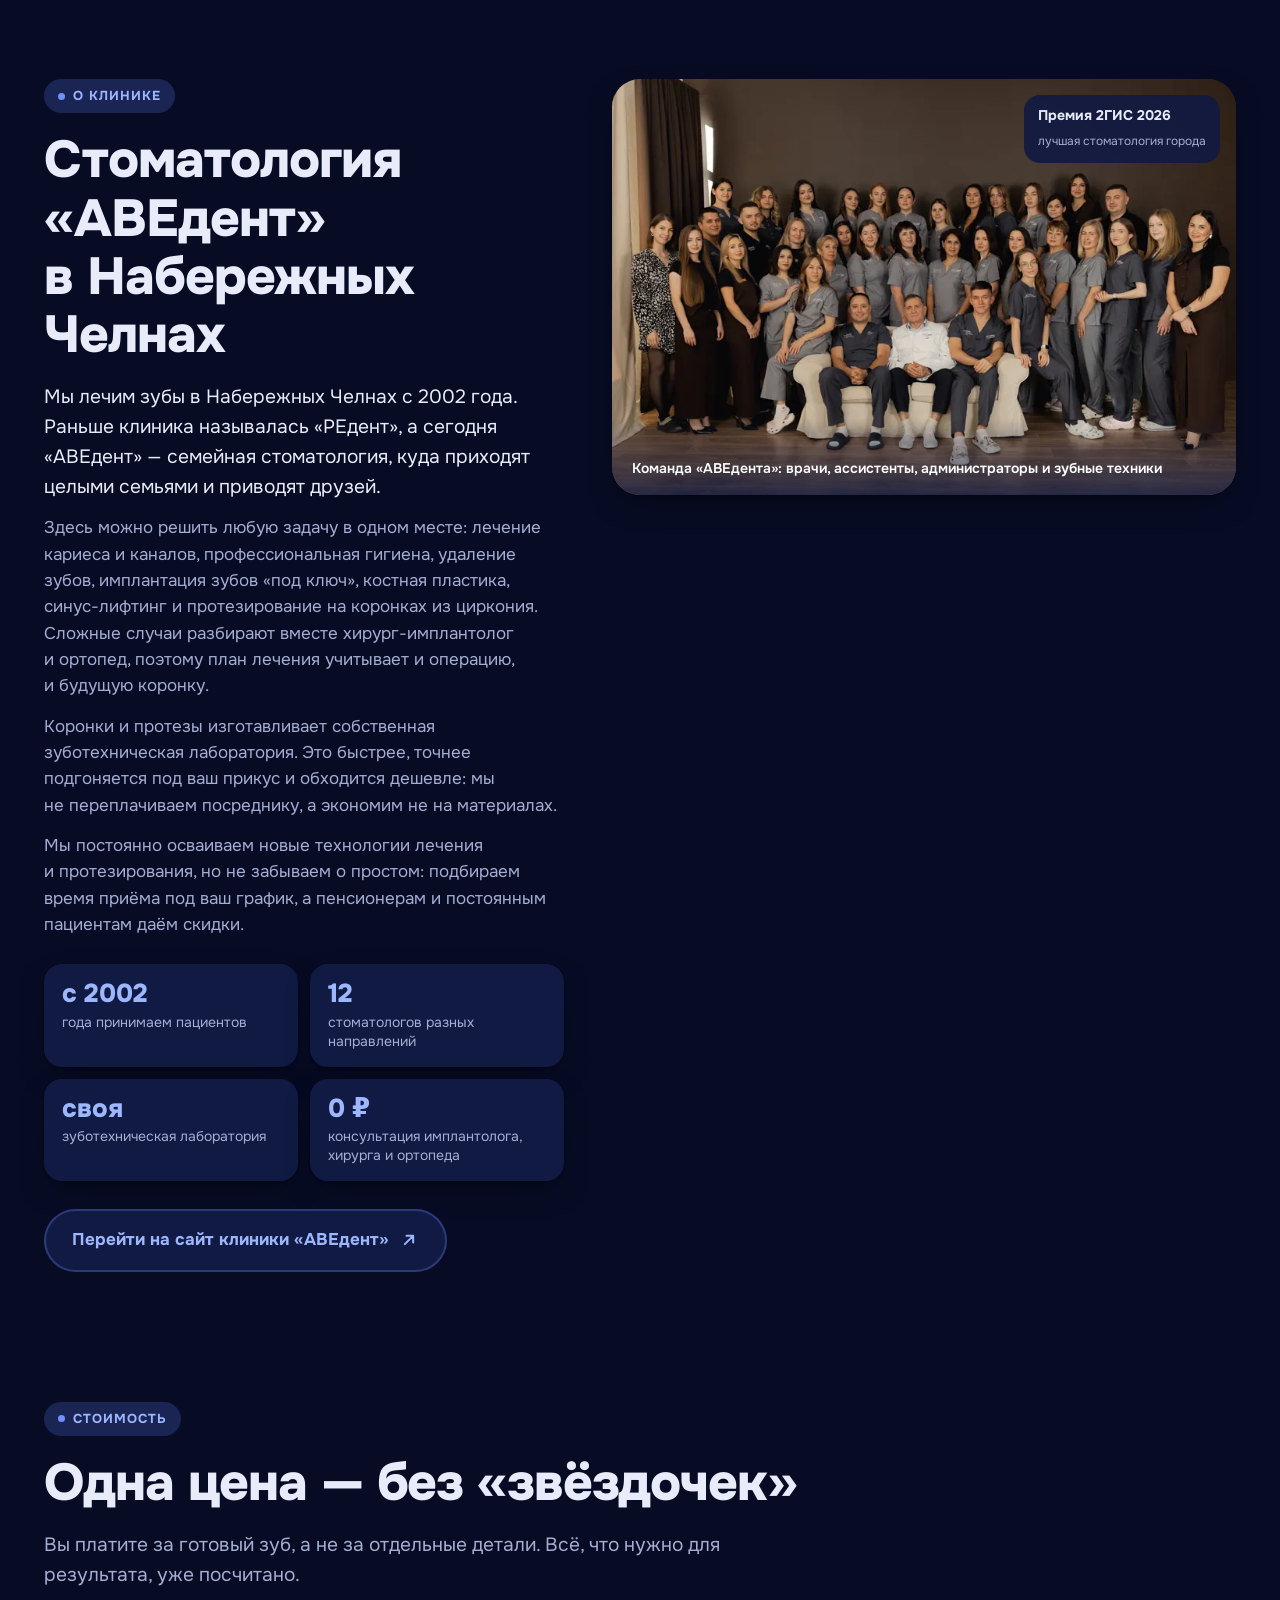
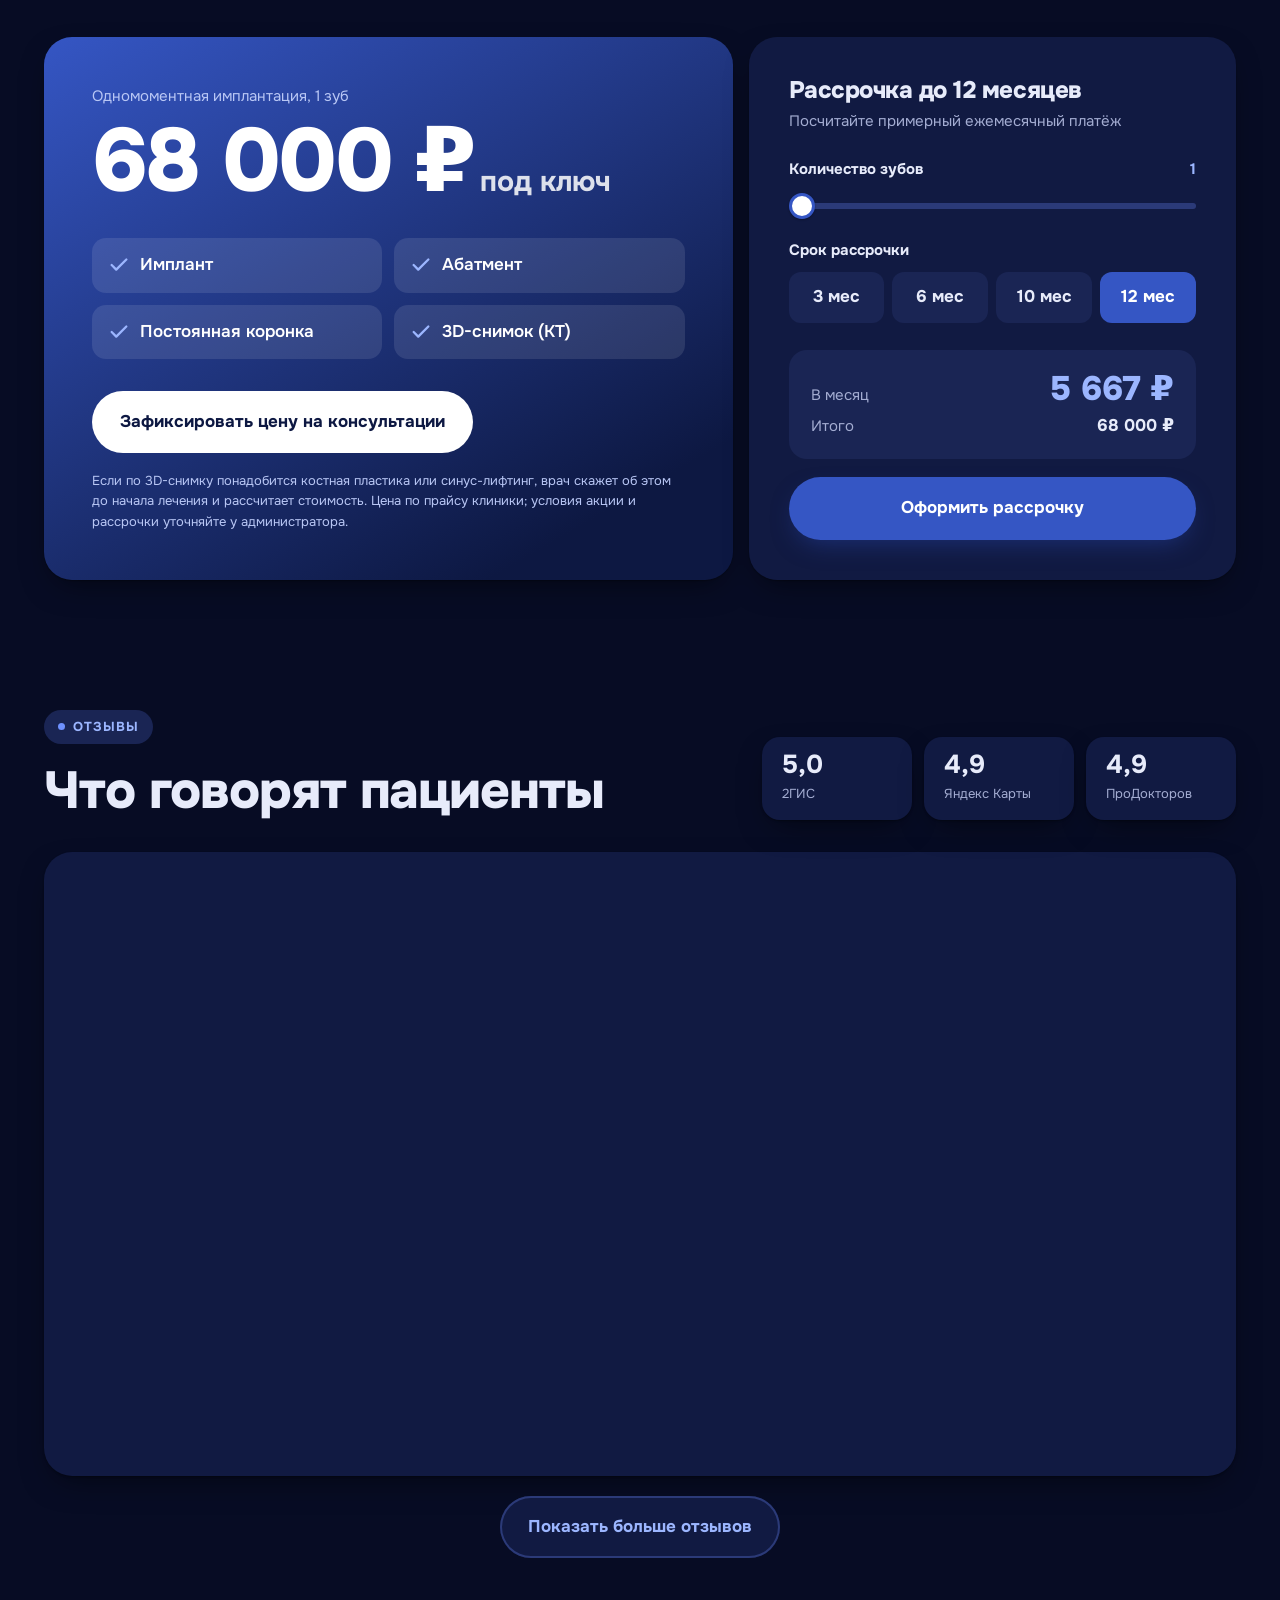
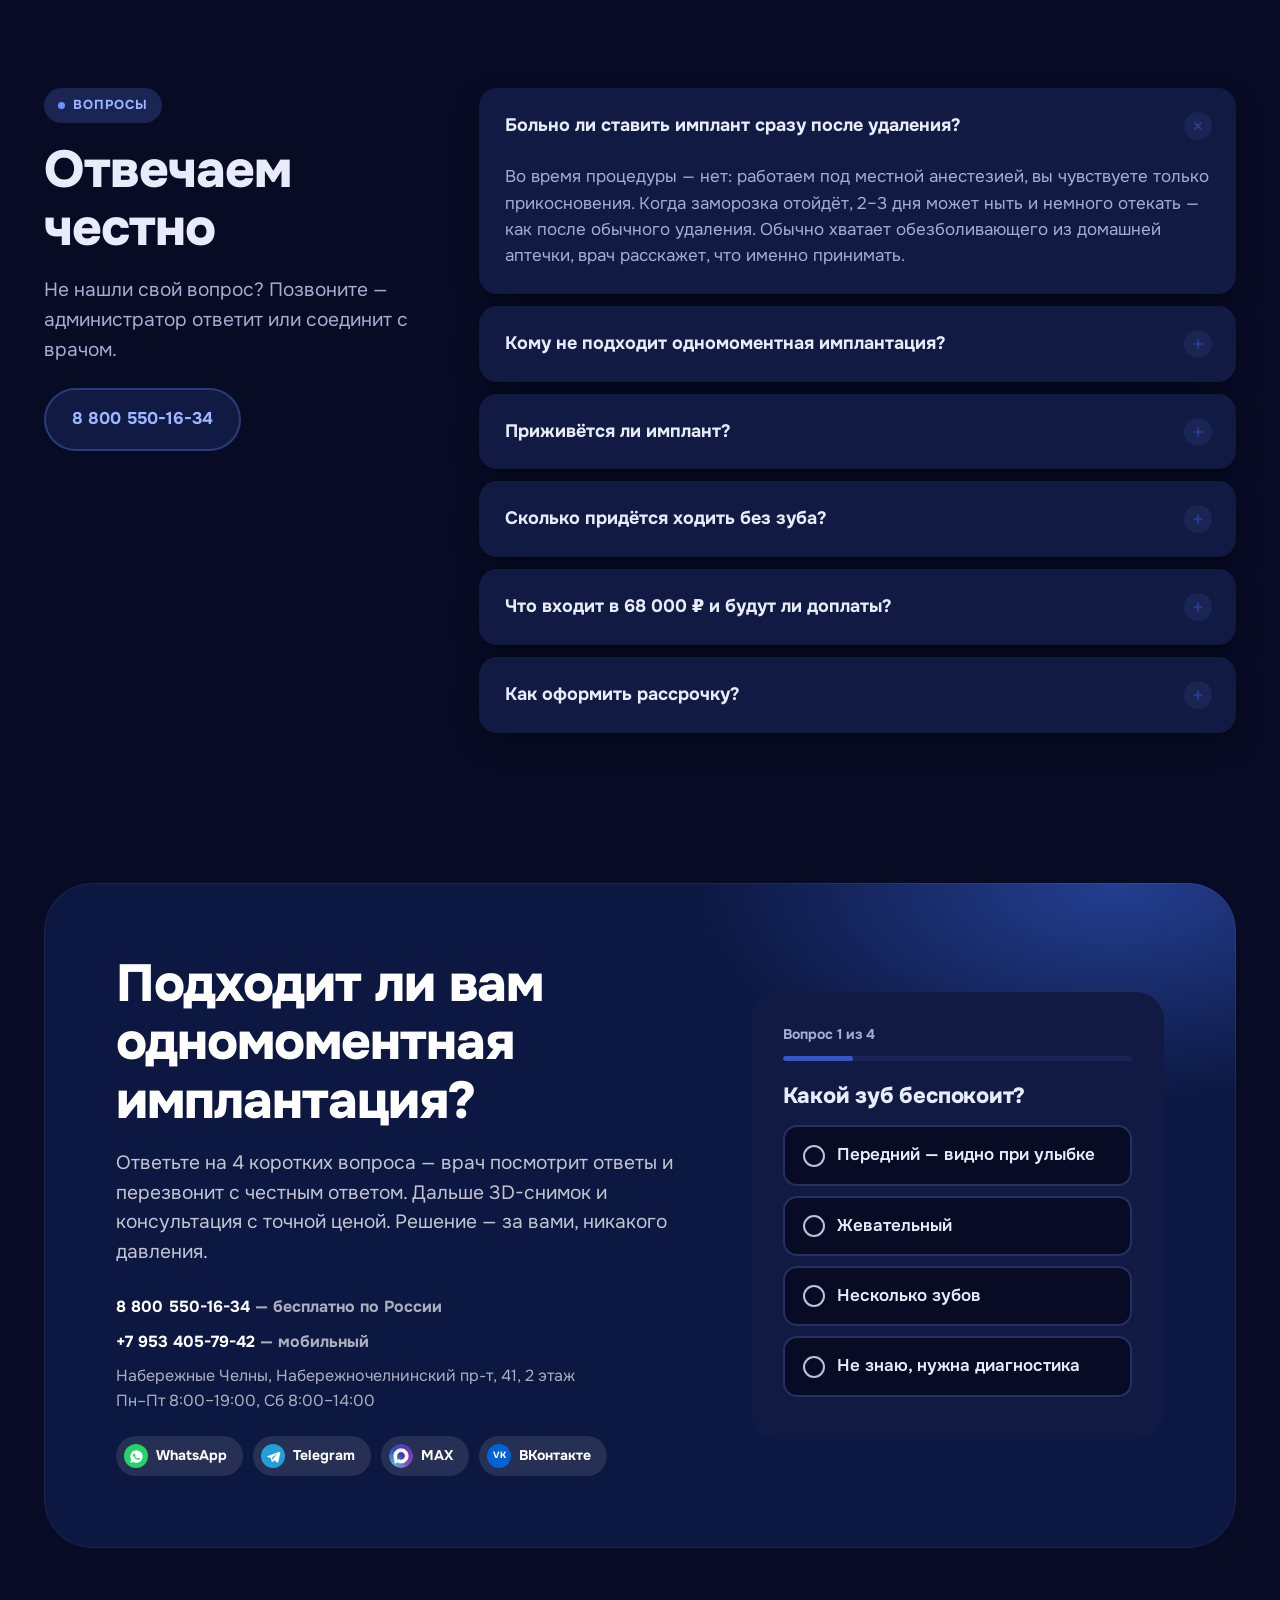
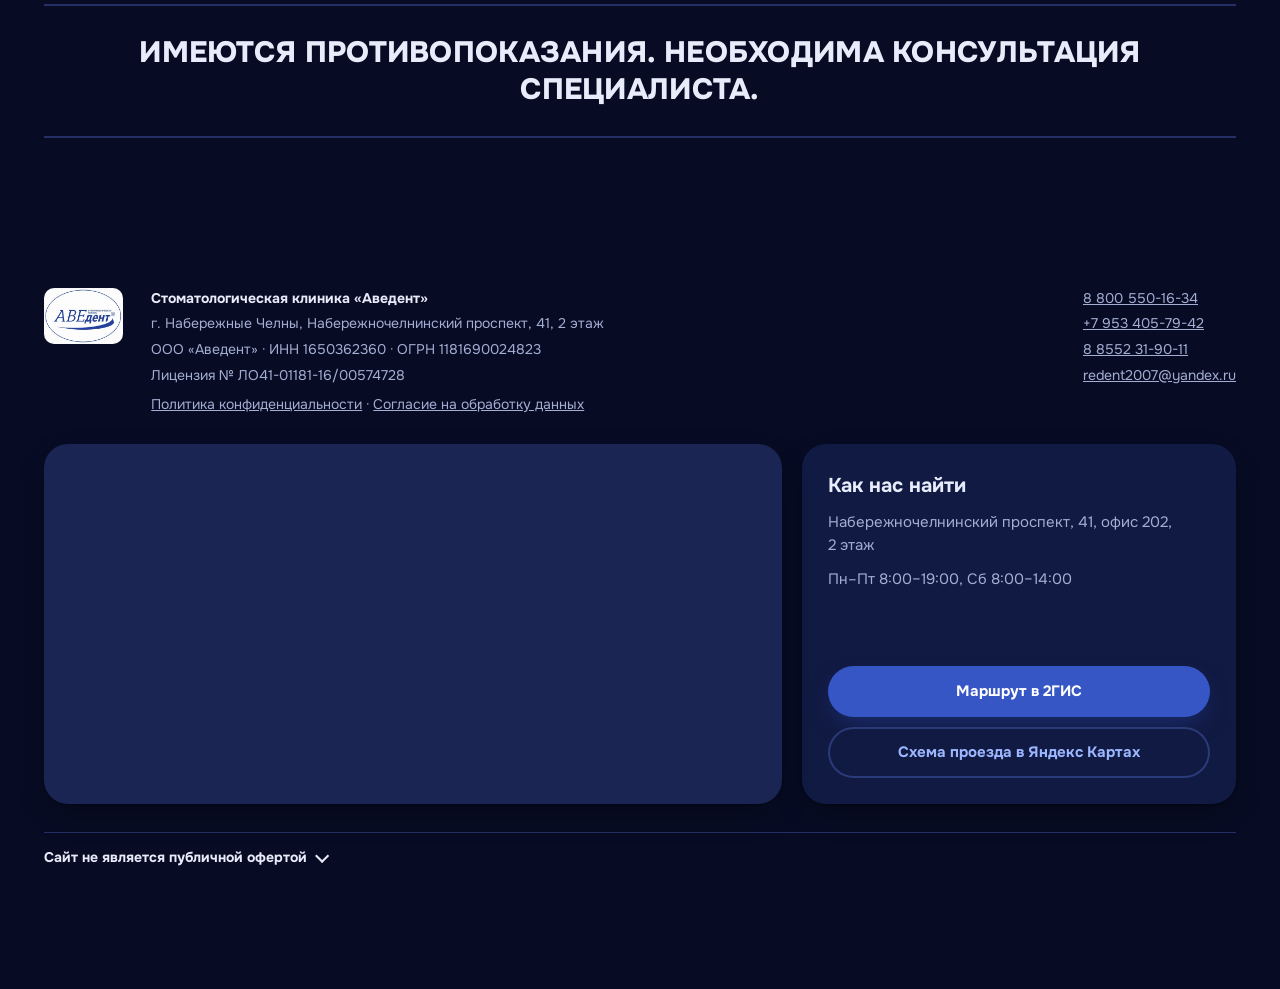
==== commit 40cfa429: "Мягкое свечение перенесено из блока врача в первый экран Co-Authored-By: Claude Opus 5.5 <noreply@an" ====
--- a/index.html
+++ b/index.html
@@ -286,23 +286,16 @@
 @media (prefers-reduced-motion:reduce){.wv svg{animation:none}}
 
 
-/* SOFT AMBIENT GLOW — мягкое свечение за фото врача и у заголовка */
-.doc-in{isolation:isolate;overflow-x:clip}
-.doc-in .sec-head{position:relative}
-.doc-in .sec-head::before{content:"";position:absolute;z-index:-1;left:-140px;top:-90px;width:620px;height:340px;border-radius:50%;
-  background:radial-gradient(closest-side,rgba(126,162,255,.32),rgba(126,162,255,0));filter:blur(20px);pointer-events:none}
-.doc-grid{position:relative}
-.doc-grid::before{content:"";position:absolute;z-index:-1;left:-11%;top:-10%;width:64%;height:96%;border-radius:50%;
-  background:radial-gradient(closest-side at 45% 50%,rgba(63,109,240,.55),rgba(63,109,240,.22) 60%,rgba(63,109,240,0));
-  filter:blur(30px);pointer-events:none;animation:glowBreath 9s ease-in-out infinite}
-:root[data-theme="dark"] .doc-in .sec-head::before{background:radial-gradient(closest-side,rgba(90,130,255,.30),rgba(90,130,255,0))}
-:root[data-theme="dark"] .doc-grid::before{background:radial-gradient(closest-side at 45% 50%,rgba(70,115,255,.65),rgba(70,115,255,.26) 60%,rgba(70,115,255,0))}
-@keyframes glowBreath{0%,100%{opacity:.75;transform:scale(.96)}50%{opacity:1;transform:scale(1.04)}}
-@media (max-width:900px){
-  .doc-grid::before{left:-14%;width:128%;top:-5%;height:min(62%,720px)}
-  .doc-in .sec-head::before{left:-30%;width:120%;top:-60px}
-}
-@media (prefers-reduced-motion:reduce){.doc-grid::before{animation:none}}
+/* SOFT AMBIENT GLOW — мягкое свечение в первом экране: ореол за фото врача и отсвет у заголовка */
+.h-doc{--gl:rgba(63,109,240,.30);animation:heroGlow 7s ease-in-out infinite}
+:root[data-theme="dark"] .h-doc{--gl:rgba(80,125,255,.55)}
+@keyframes heroGlow{0%,100%{box-shadow:var(--shadow),0 0 40px 2px var(--gl)}50%{box-shadow:var(--shadow),0 0 80px 14px var(--gl)}}
+.h-main>*{position:relative;z-index:1}
+.h-main::before{content:"";position:absolute;z-index:0;left:-8%;top:2%;width:72%;height:62%;border-radius:50%;pointer-events:none;
+  background:radial-gradient(closest-side,rgba(126,162,255,.22),rgba(126,162,255,0));filter:blur(18px);animation:glowBreath 9s ease-in-out infinite}
+:root[data-theme="dark"] .h-main::before{background:radial-gradient(closest-side,rgba(90,130,255,.38),rgba(90,130,255,0))}
+@keyframes glowBreath{0%,100%{opacity:.7;transform:scale(.96)}50%{opacity:1;transform:scale(1.04)}}
+@media (prefers-reduced-motion:reduce){.h-doc,.h-main::before{animation:none}}
 
 /* BAND */
 .band{position:relative;padding:0;min-height:620px;display:flex;align-items:flex-end;margin-bottom:-48px;overflow:hidden;background:var(--navy)}
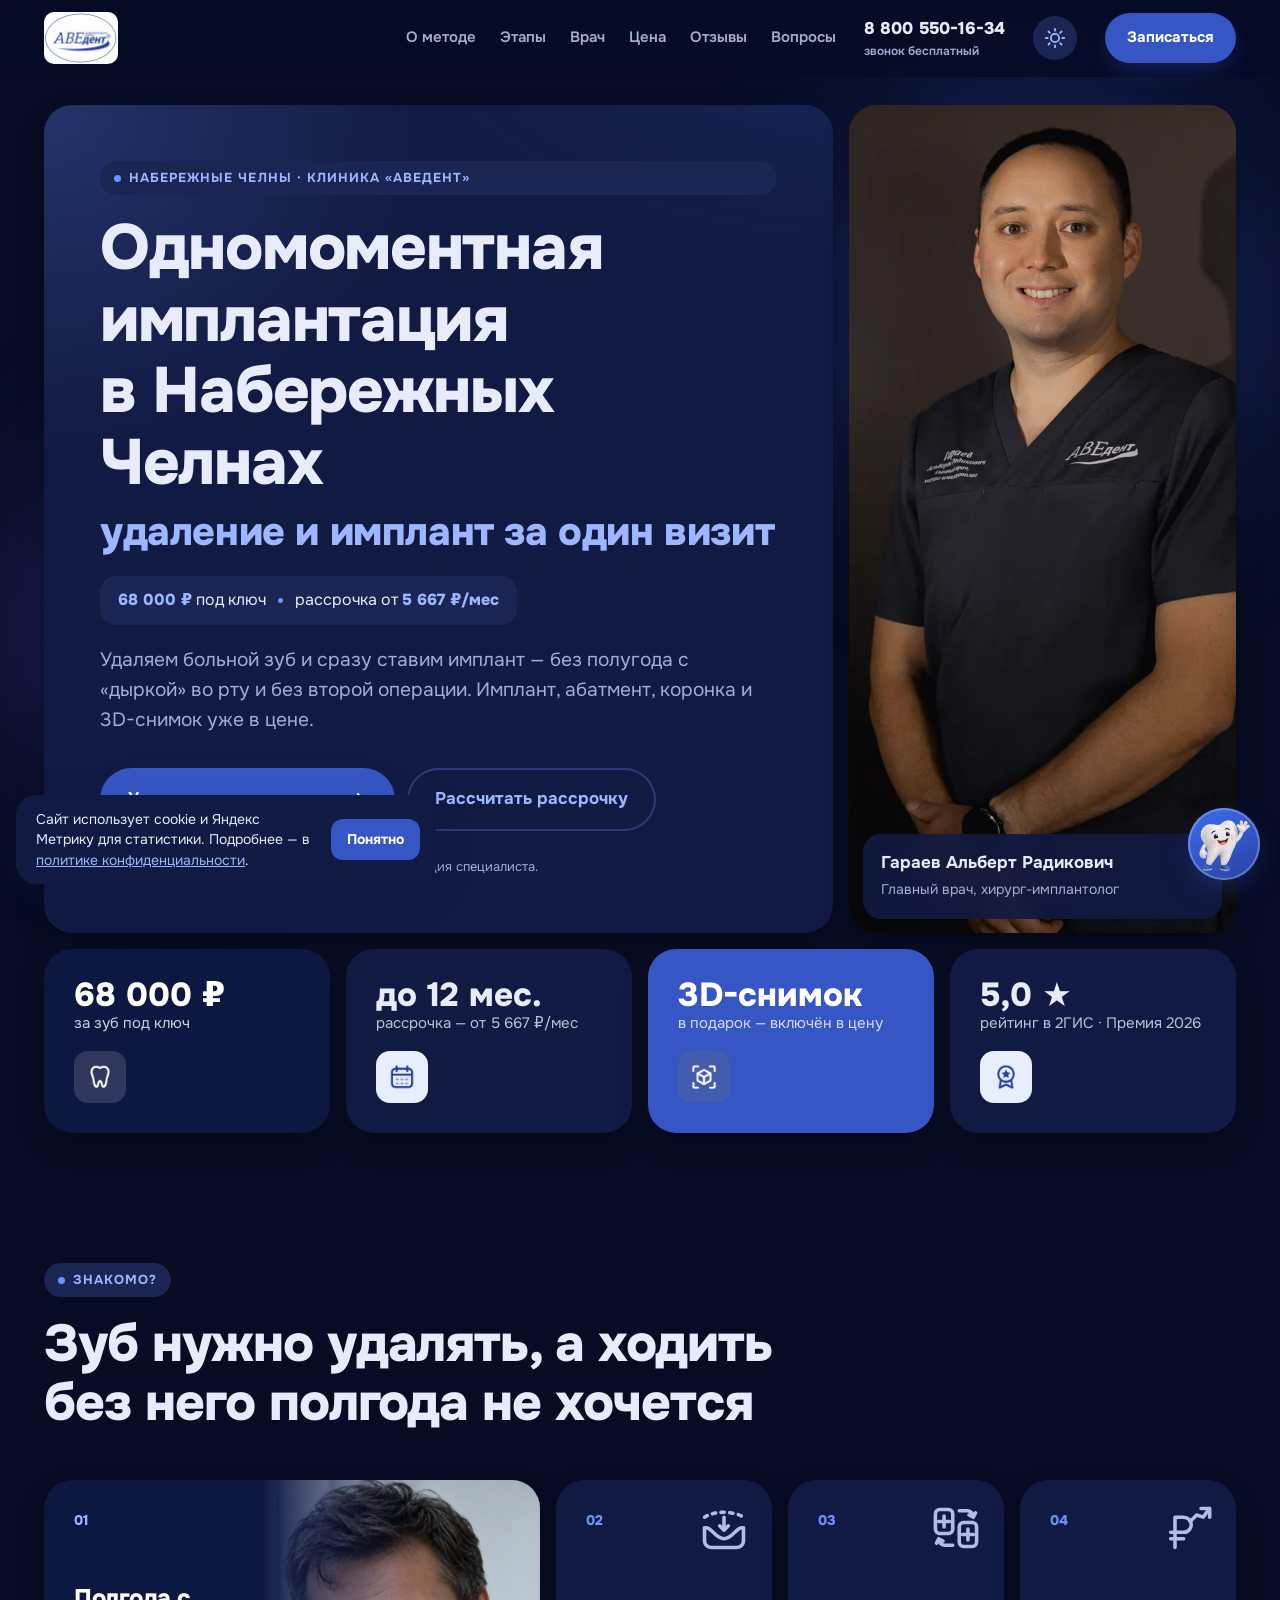
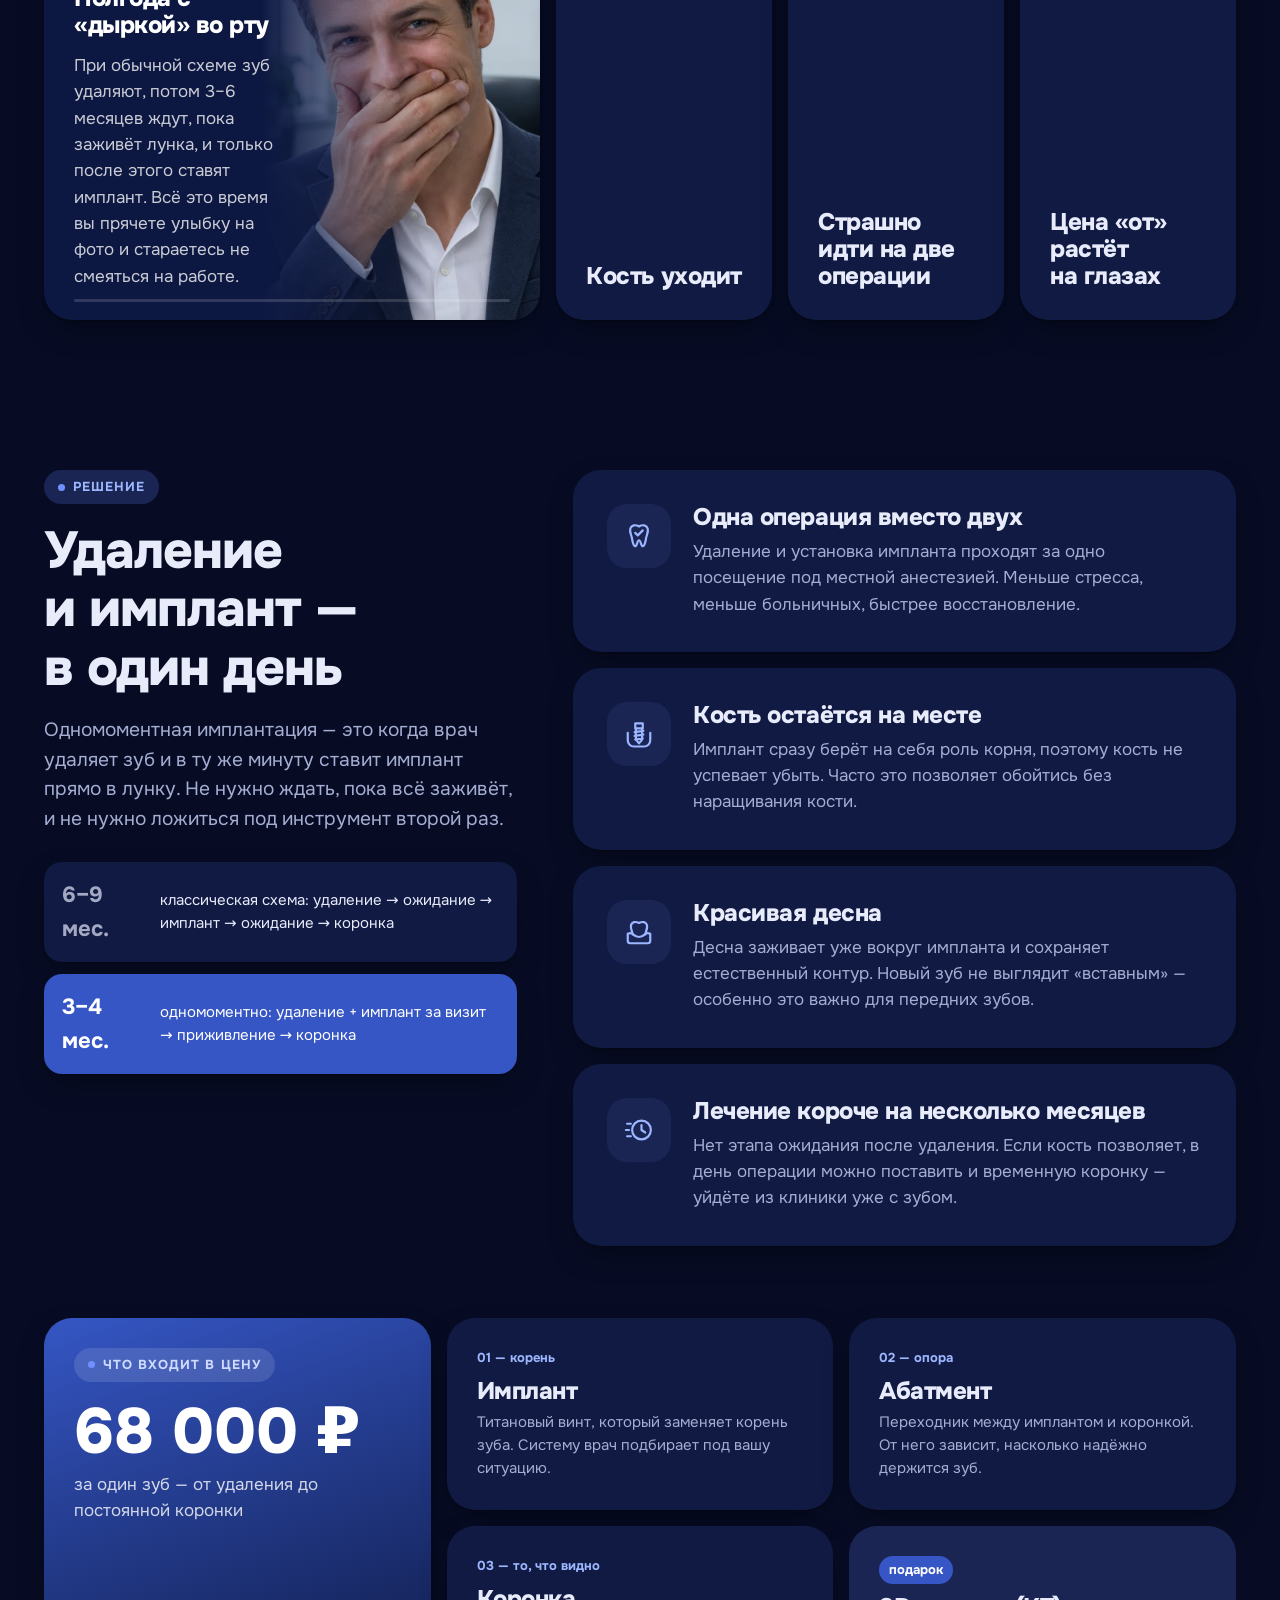
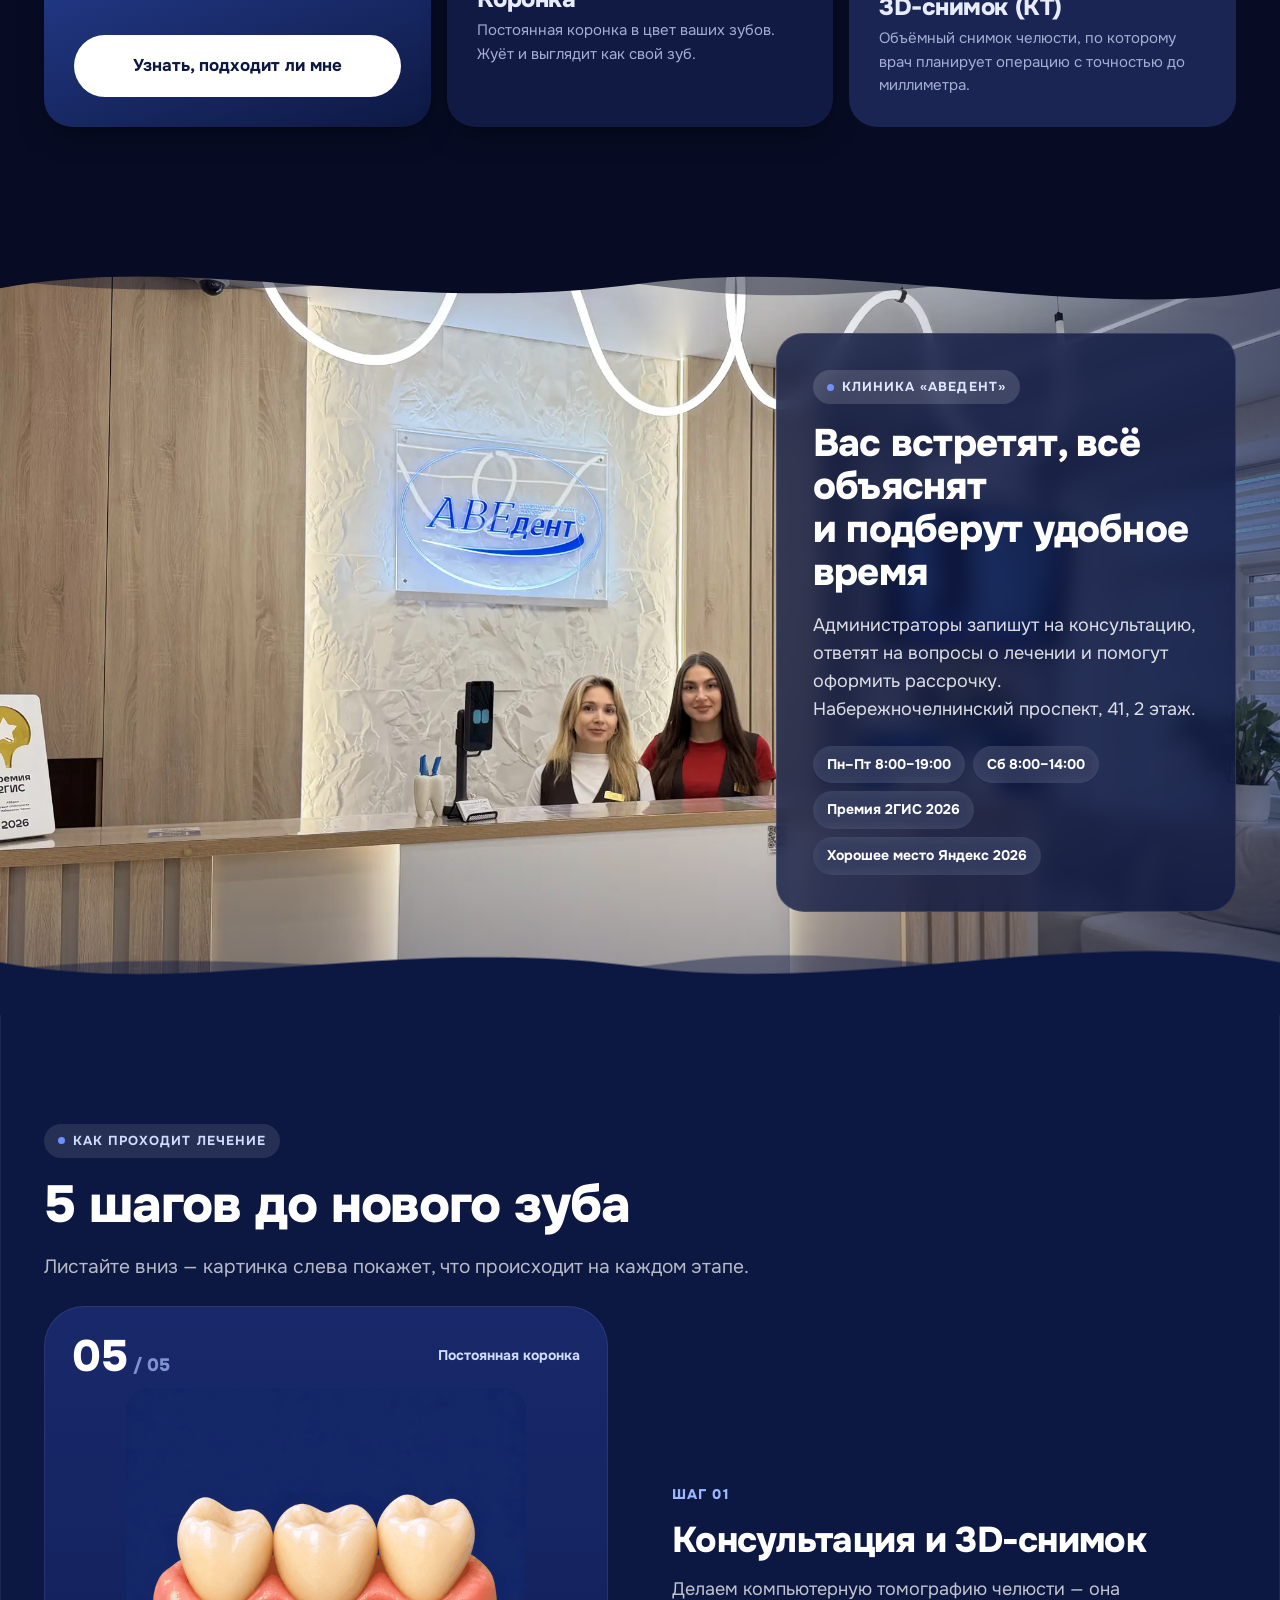
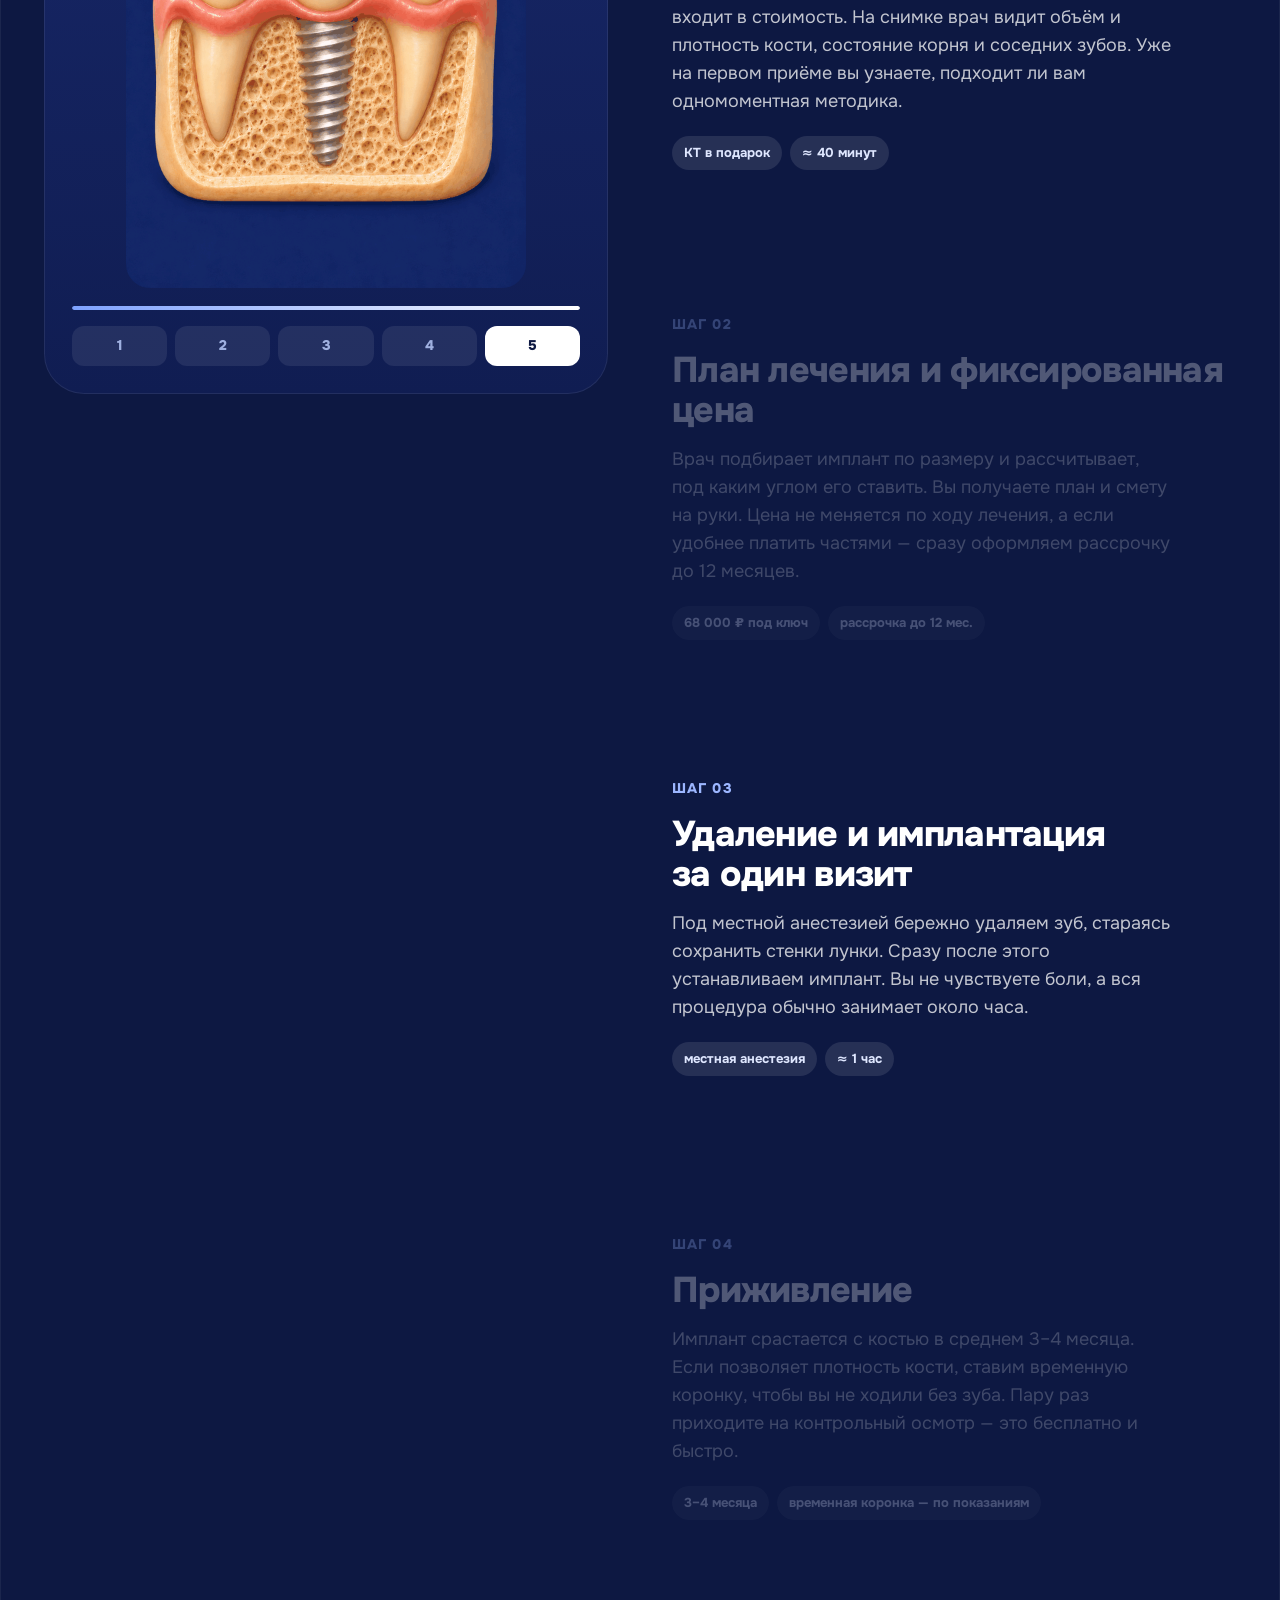
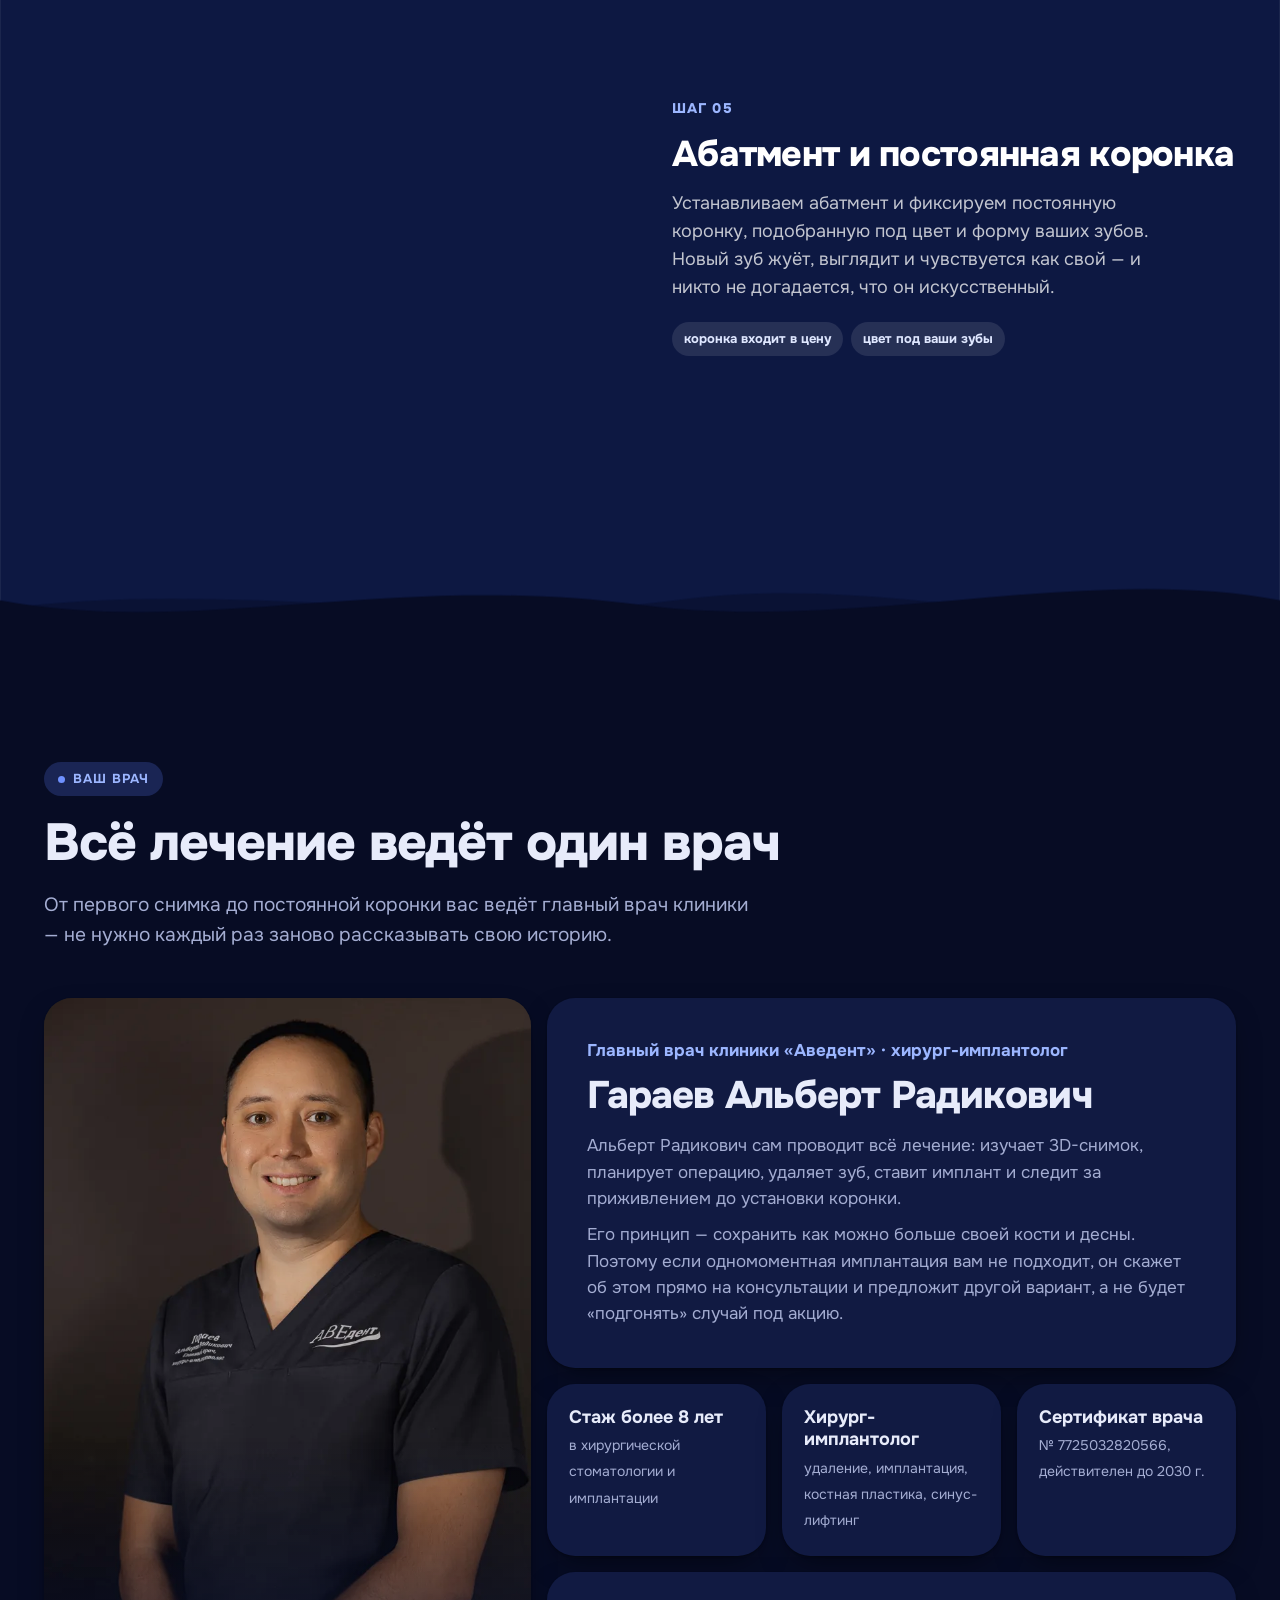
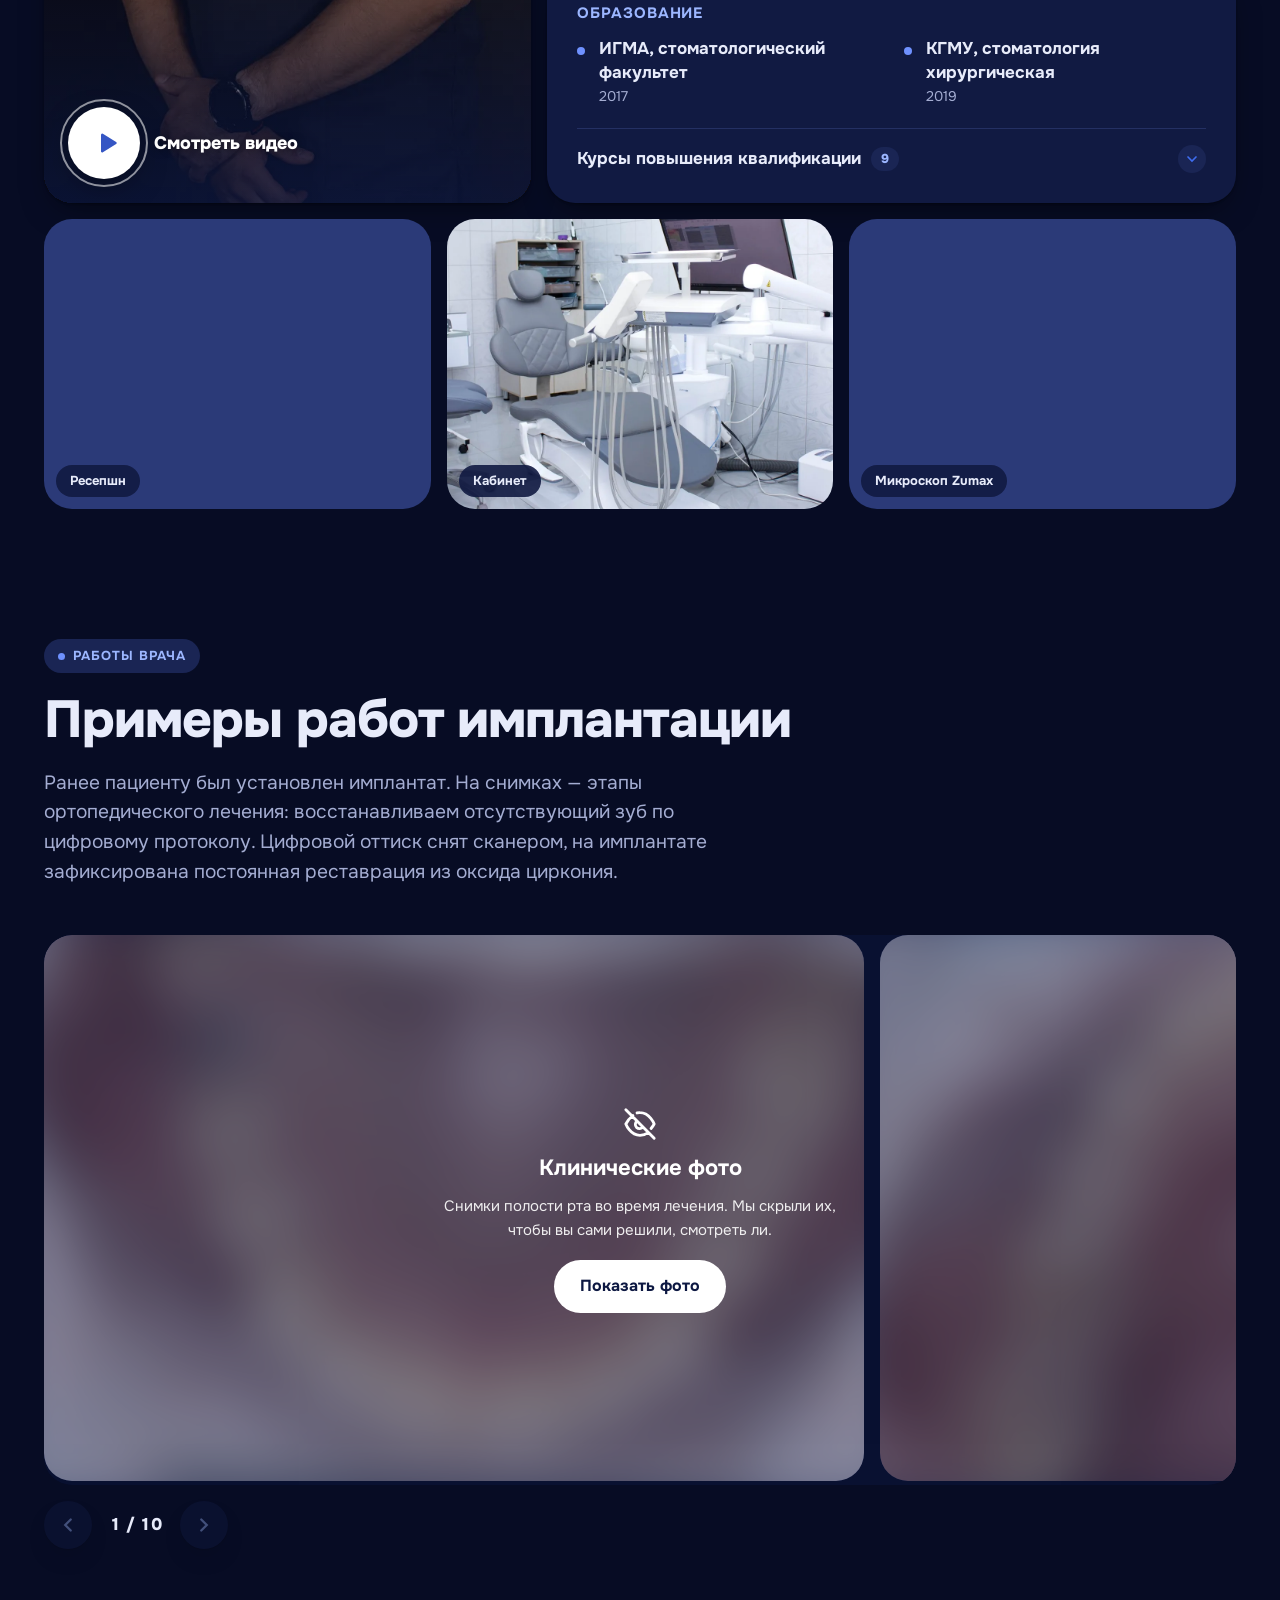
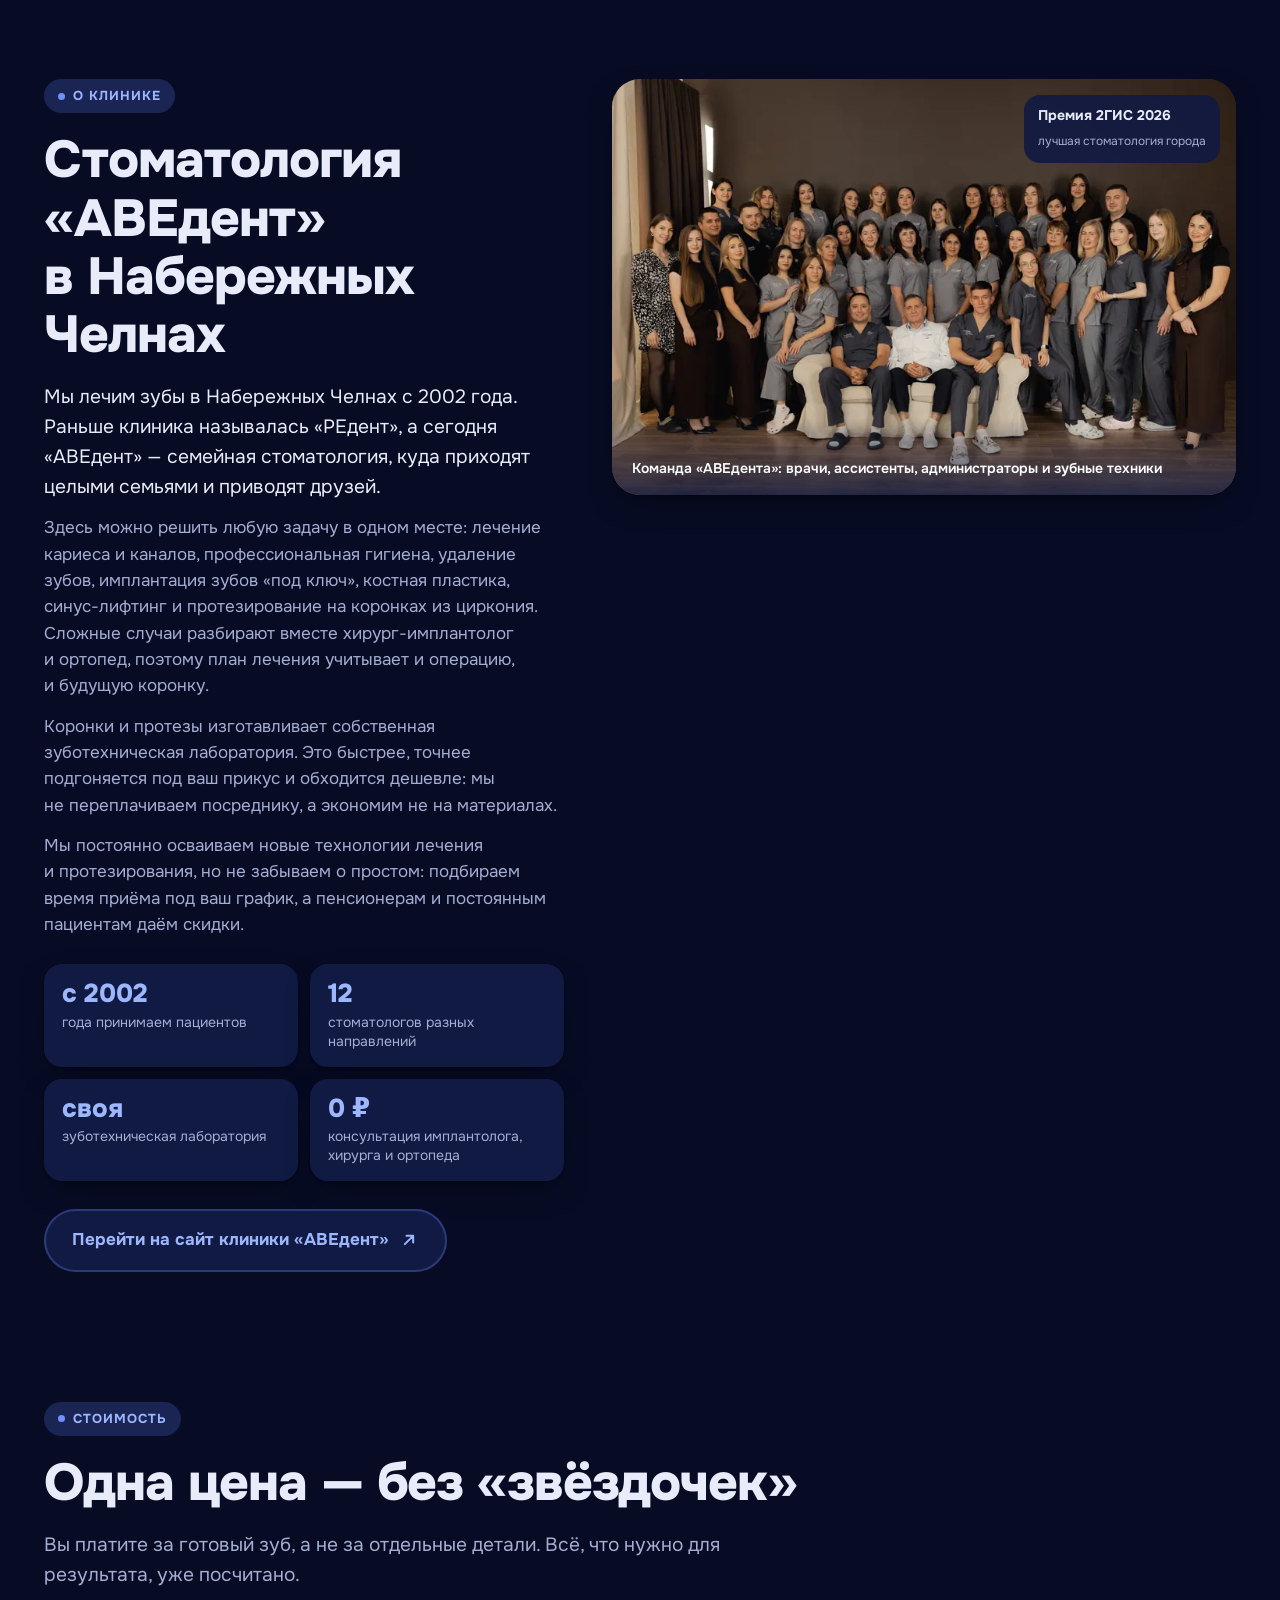
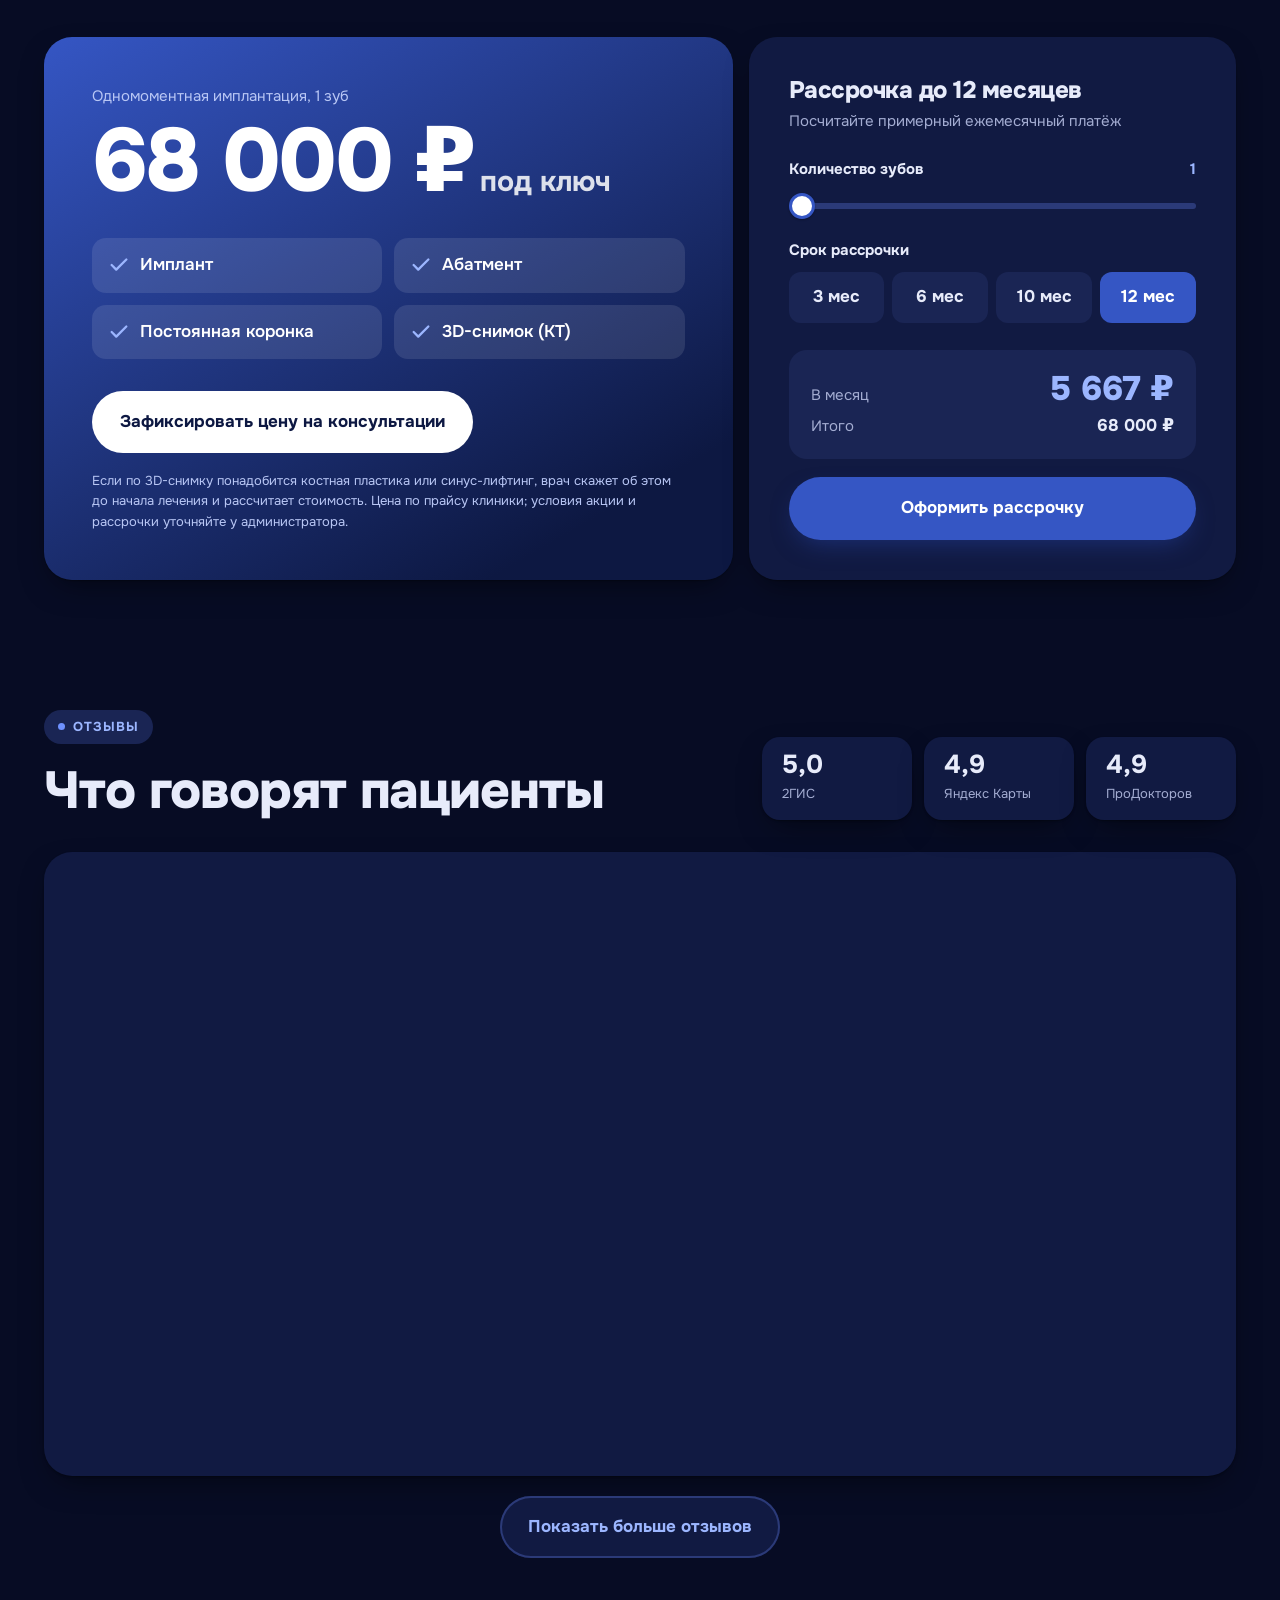
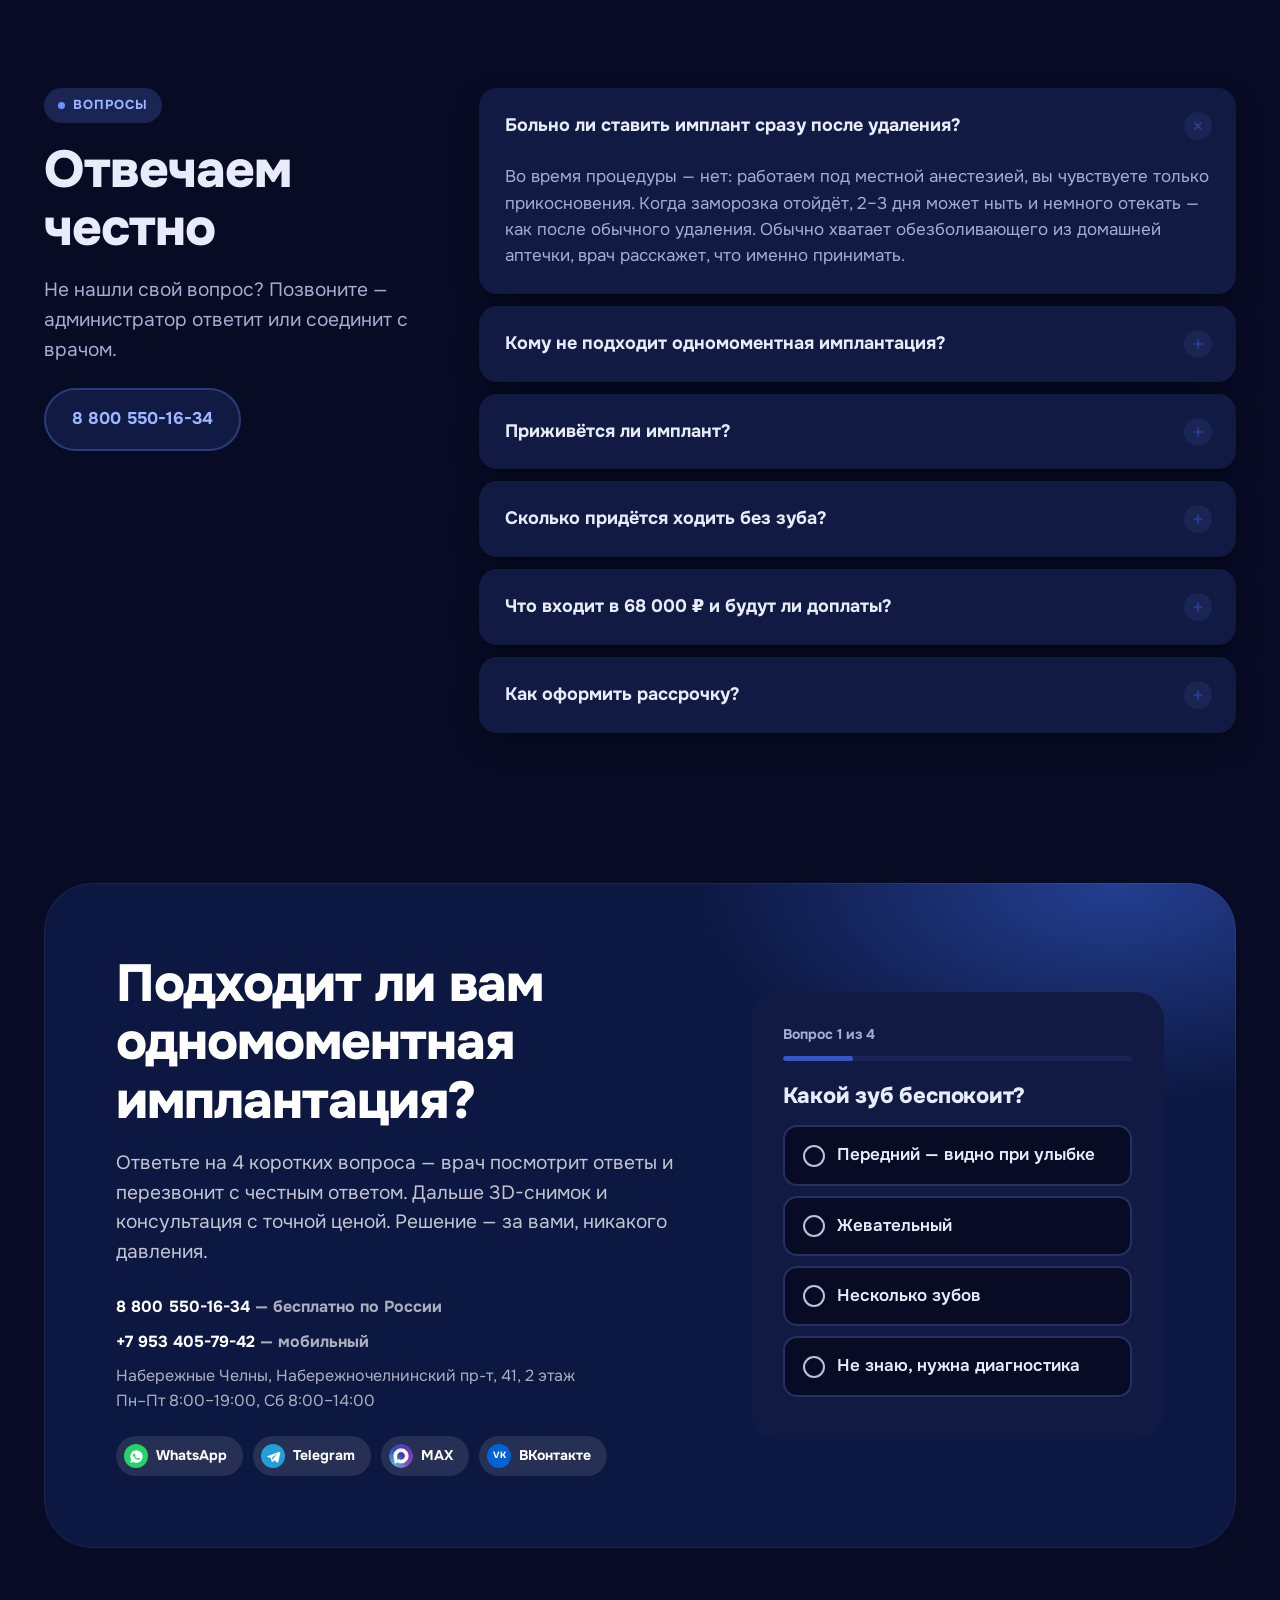
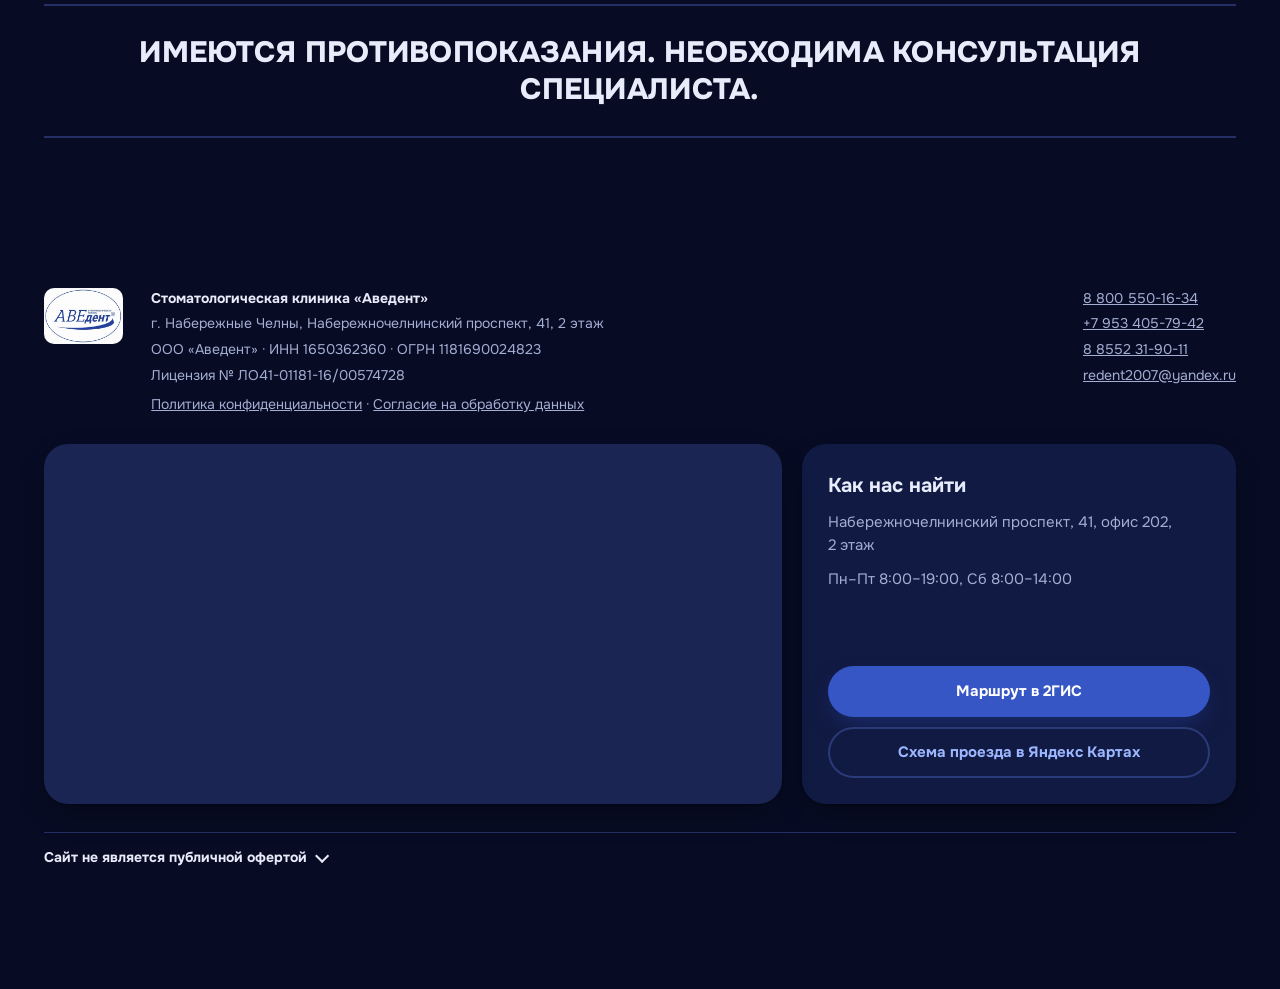
==== commit 3b192639: "Первый экран: вместо рамки-свечения — размытые пятна света за карточками Co-Authored-By: Claude Opus" ====
--- a/index.html
+++ b/index.html
@@ -286,16 +286,21 @@
 @media (prefers-reduced-motion:reduce){.wv svg{animation:none}}
 
 
-/* SOFT AMBIENT GLOW — мягкое свечение в первом экране: ореол за фото врача и отсвет у заголовка */
-.h-doc{--gl:rgba(63,109,240,.30);animation:heroGlow 7s ease-in-out infinite}
-:root[data-theme="dark"] .h-doc{--gl:rgba(80,125,255,.55)}
-@keyframes heroGlow{0%,100%{box-shadow:var(--shadow),0 0 40px 2px var(--gl)}50%{box-shadow:var(--shadow),0 0 80px 14px var(--gl)}}
-.h-main>*{position:relative;z-index:1}
-.h-main::before{content:"";position:absolute;z-index:0;left:-8%;top:2%;width:72%;height:62%;border-radius:50%;pointer-events:none;
-  background:radial-gradient(closest-side,rgba(126,162,255,.22),rgba(126,162,255,0));filter:blur(18px);animation:glowBreath 9s ease-in-out infinite}
-:root[data-theme="dark"] .h-main::before{background:radial-gradient(closest-side,rgba(90,130,255,.38),rgba(90,130,255,0))}
-@keyframes glowBreath{0%,100%{opacity:.7;transform:scale(.96)}50%{opacity:1;transform:scale(1.04)}}
-@media (prefers-reduced-motion:reduce){.h-doc,.h-main::before{animation:none}}
+/* SOFT AMBIENT GLOW — размытые пятна света за карточками первого экрана (aurora) */
+.hero{position:relative;isolation:isolate;overflow-x:clip}
+.hero::before,.hero::after{content:"";position:absolute;z-index:-1;border-radius:50%;pointer-events:none;filter:blur(70px);will-change:transform}
+.hero::before{width:min(46vw,640px);height:min(46vw,640px);right:max(-4vw,calc(50% - 760px));top:-60px;
+  background:radial-gradient(circle at 50% 50%,rgba(63,109,240,.30),rgba(63,109,240,0) 68%);animation:aurA 16s ease-in-out infinite alternate}
+.hero::after{width:min(40vw,560px);height:min(32vw,420px);left:max(-6vw,calc(50% - 820px));top:30%;
+  background:radial-gradient(circle at 50% 50%,rgba(120,150,255,.22),rgba(120,150,255,0) 70%);animation:aurB 20s ease-in-out infinite alternate}
+:root[data-theme="dark"] .hero::before{background:radial-gradient(circle at 50% 50%,rgba(64,110,255,.55),rgba(64,110,255,0) 68%)}
+:root[data-theme="dark"] .hero::after{background:radial-gradient(circle at 50% 50%,rgba(110,90,255,.38),rgba(110,90,255,0) 70%)}
+@keyframes aurA{0%{transform:translate(0,0) scale(1)}100%{transform:translate(-60px,50px) scale(1.12)}}
+@keyframes aurB{0%{transform:translate(0,0) scale(1)}100%{transform:translate(70px,-40px) scale(.92)}}
+/* у заголовка — мягкий свет из верхнего угла карточки */
+.h-main{background:radial-gradient(70% 60% at 0% 0%,rgba(126,162,255,.16),transparent 70%),radial-gradient(900px 400px at 110% -10%,rgba(63,109,240,.14),transparent 60%),var(--surface)}
+:root[data-theme="dark"] .h-main{background:radial-gradient(70% 60% at 0% 0%,rgba(100,140,255,.22),transparent 70%),radial-gradient(900px 400px at 110% -10%,rgba(63,109,240,.14),transparent 60%),var(--surface)}
+@media (prefers-reduced-motion:reduce){.hero::before,.hero::after{animation:none}}
 
 /* BAND */
 .band{position:relative;padding:0;min-height:620px;display:flex;align-items:flex-end;margin-bottom:-48px;overflow:hidden;background:var(--navy)}
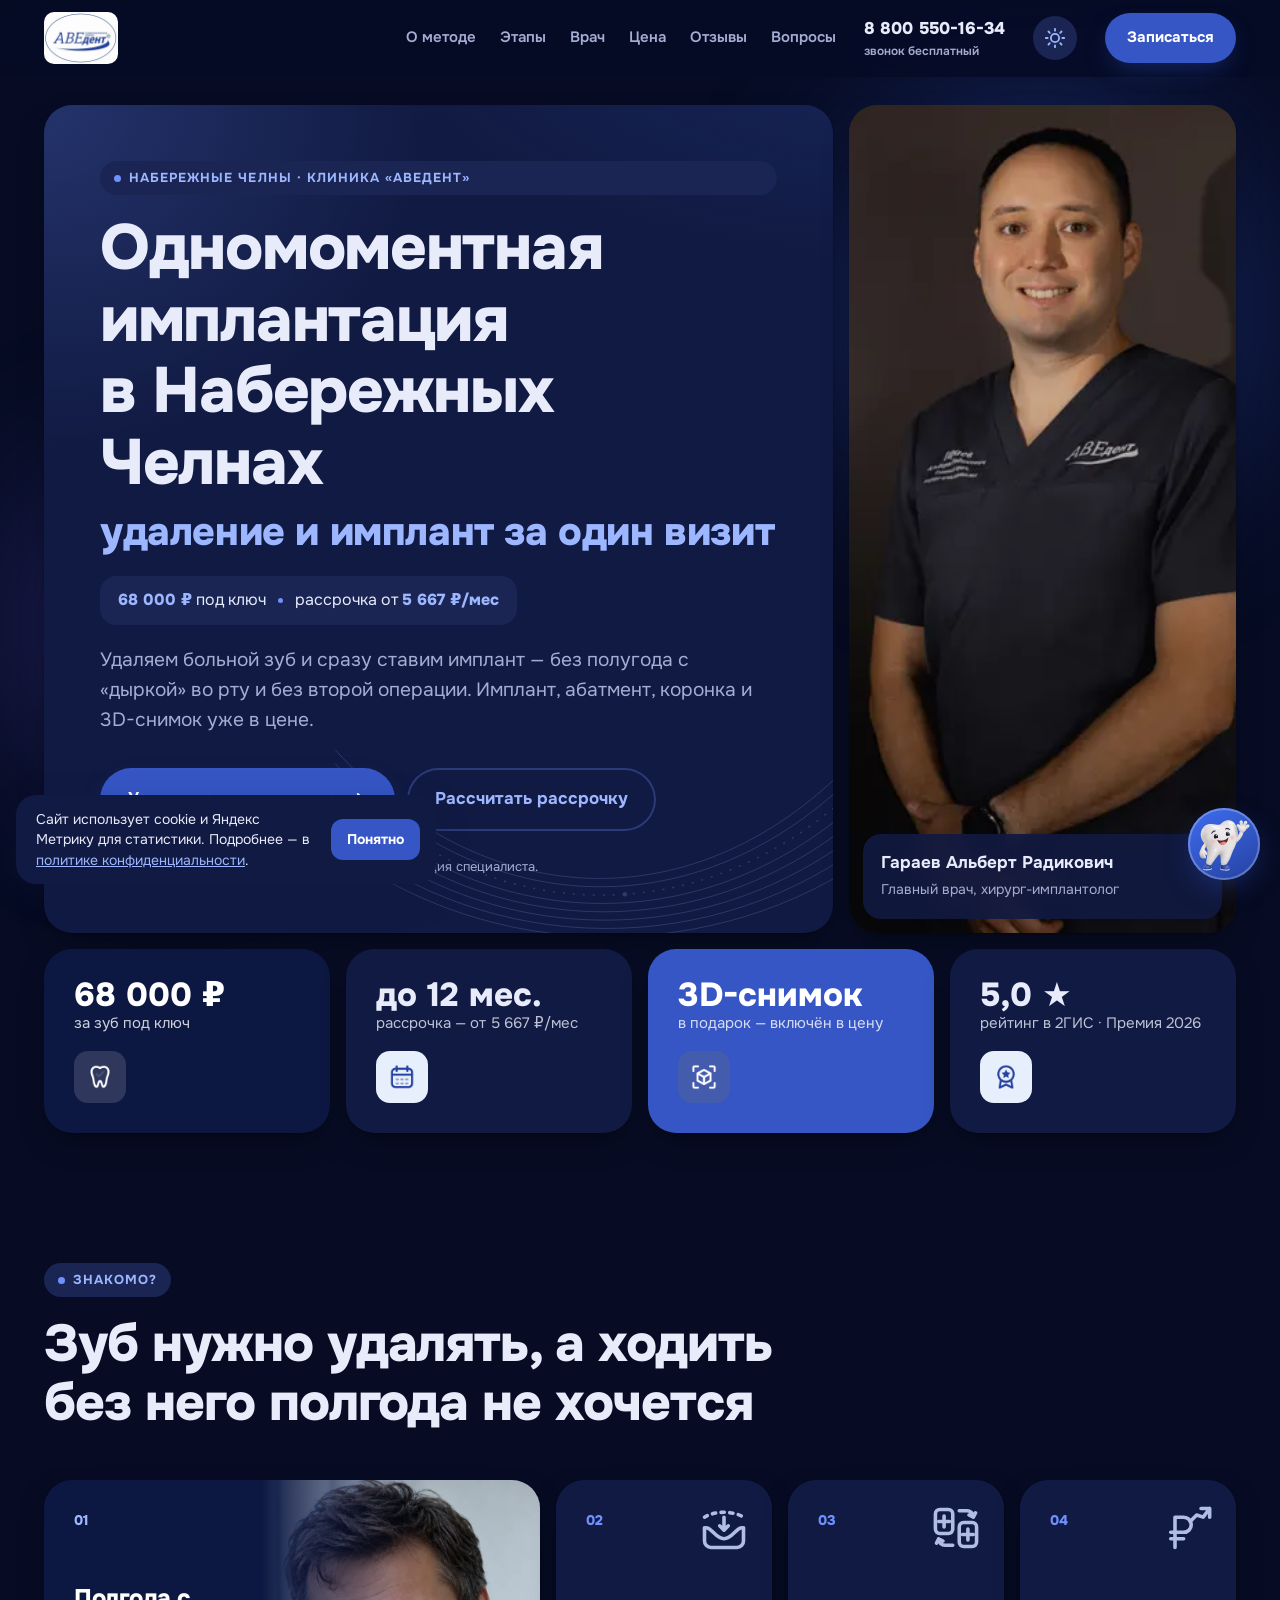
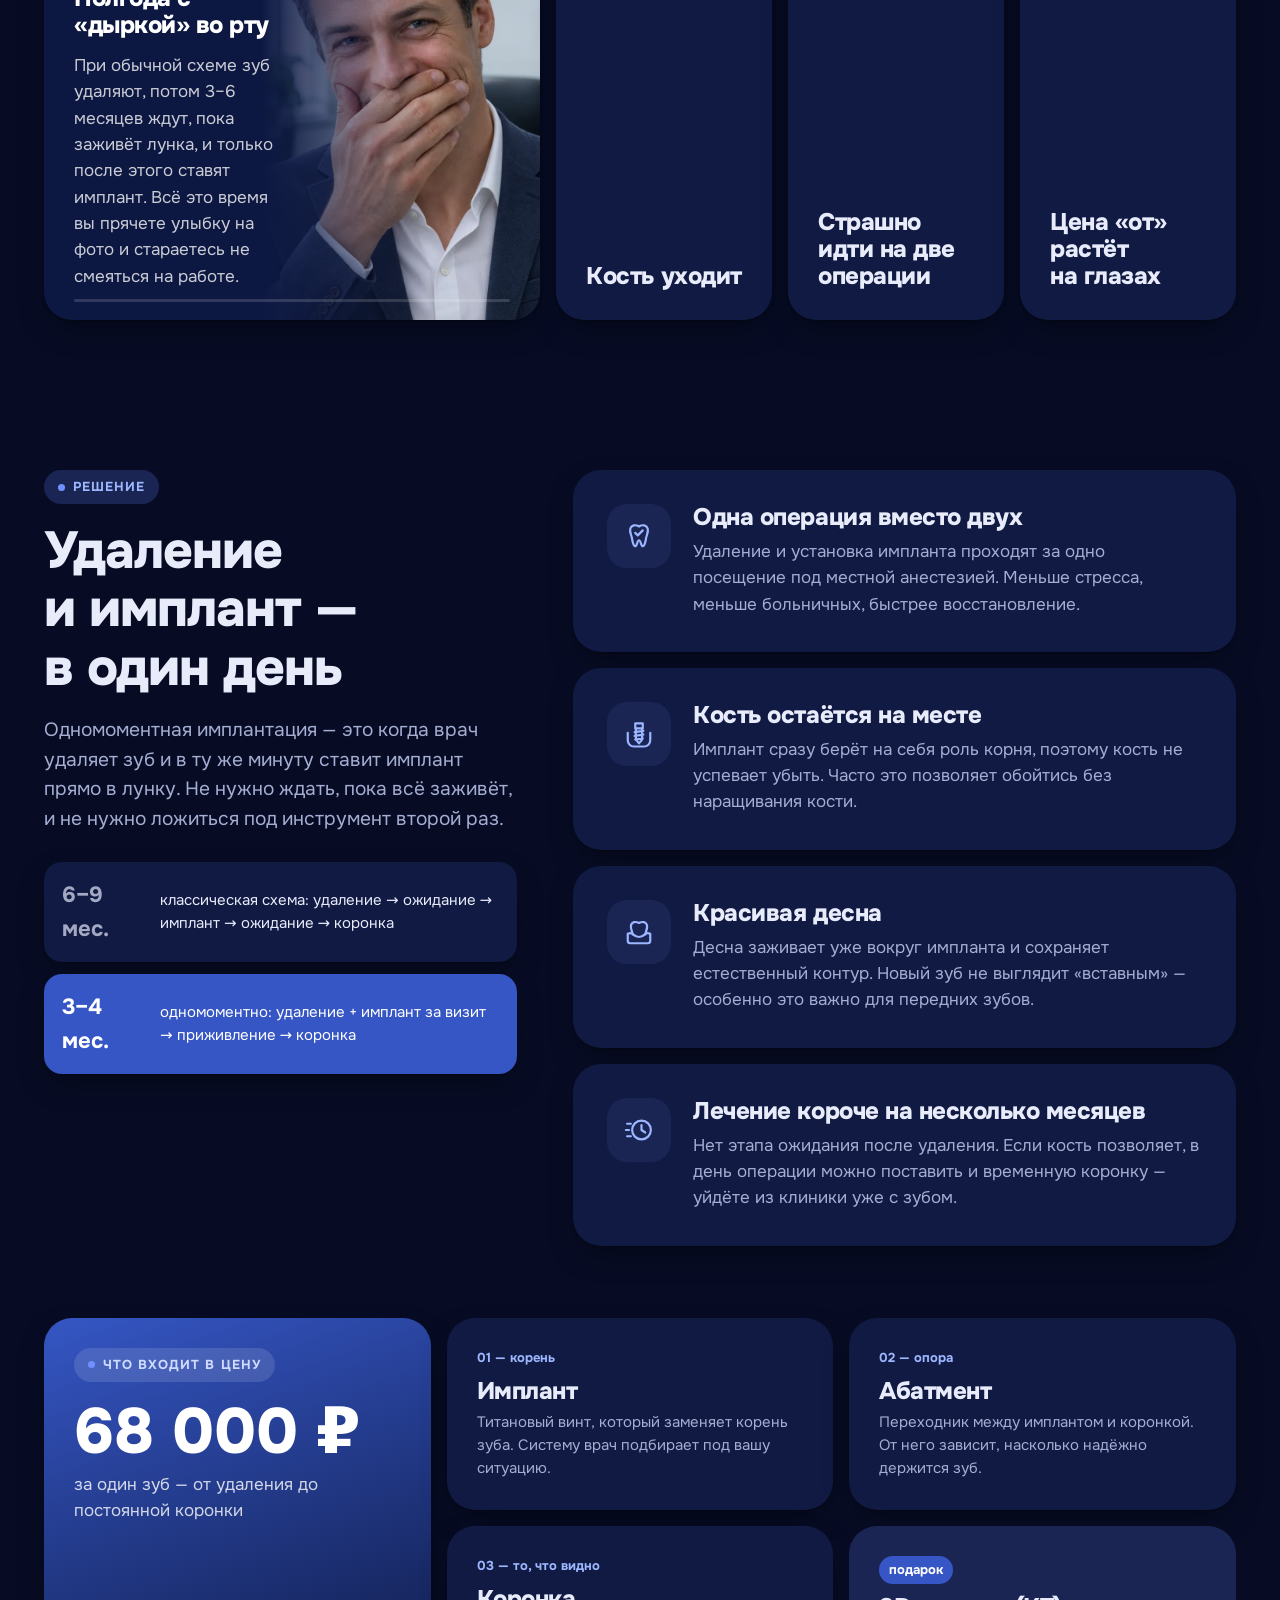
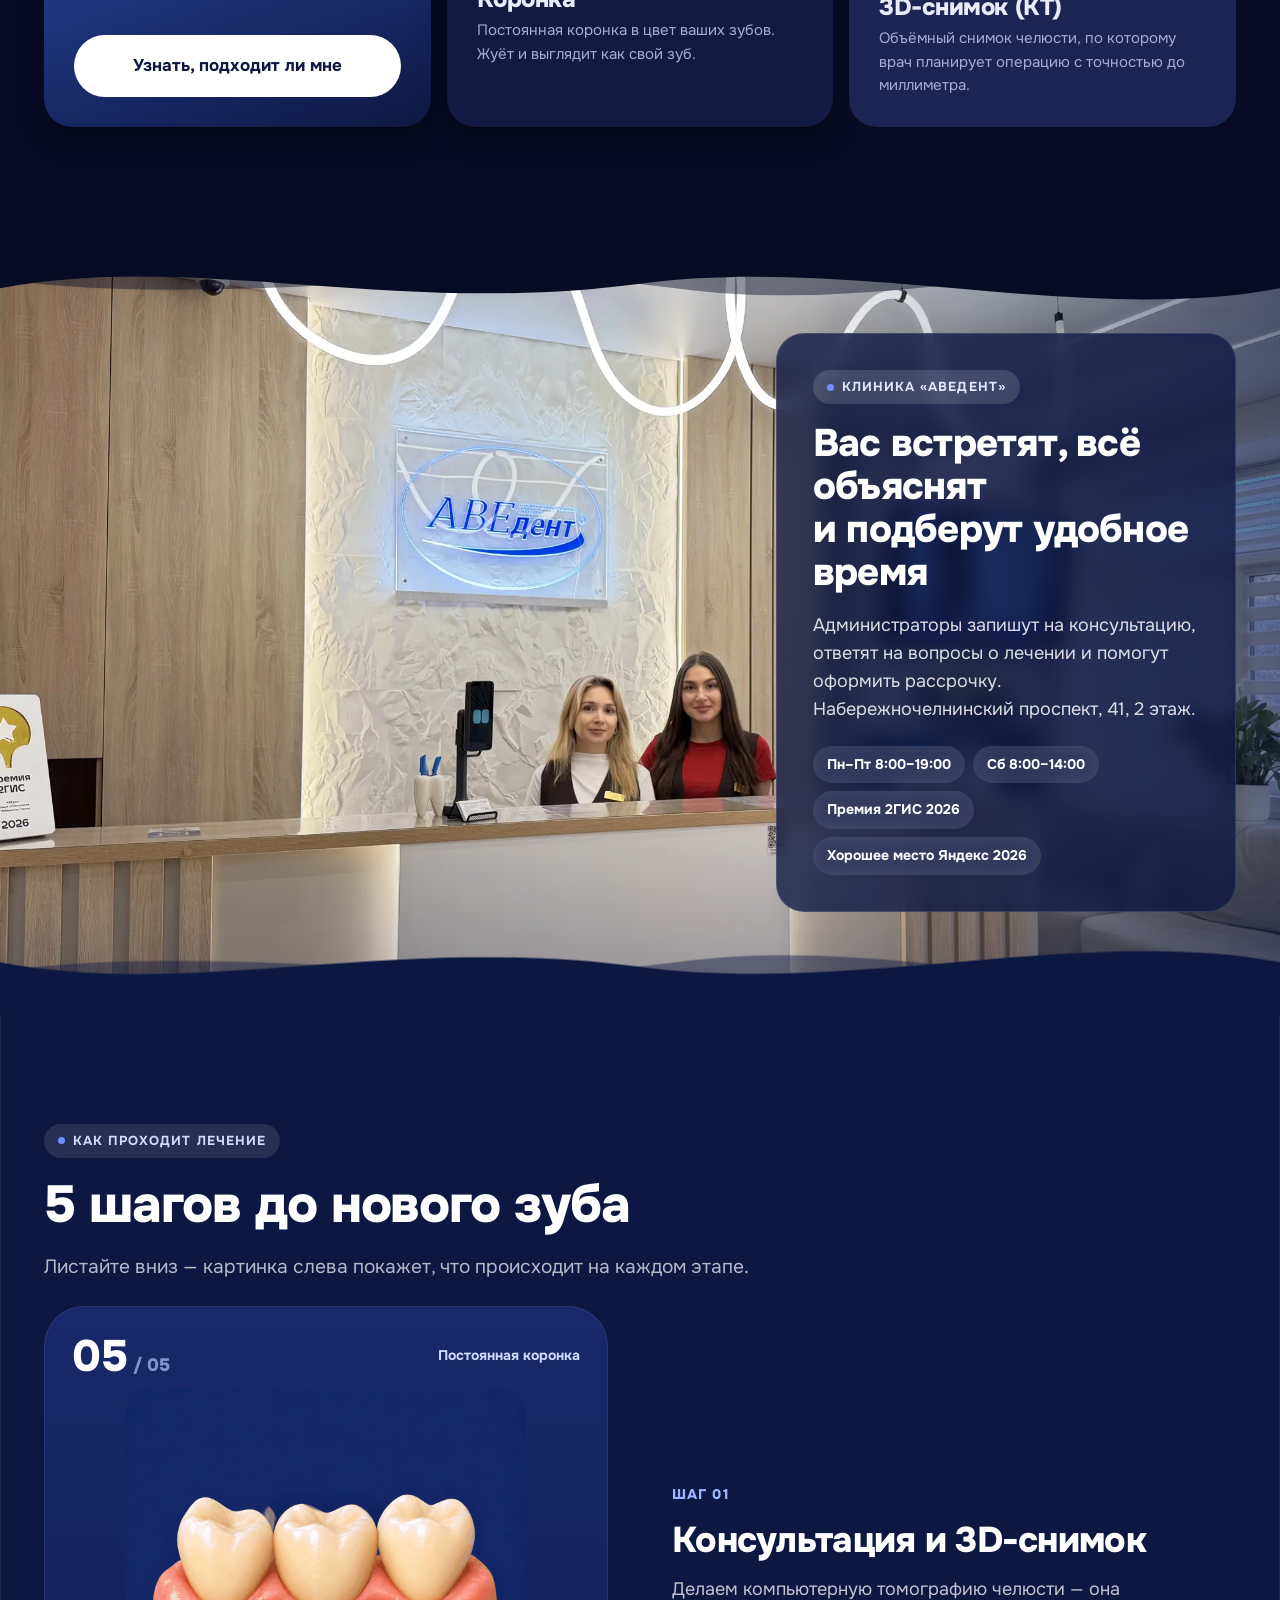
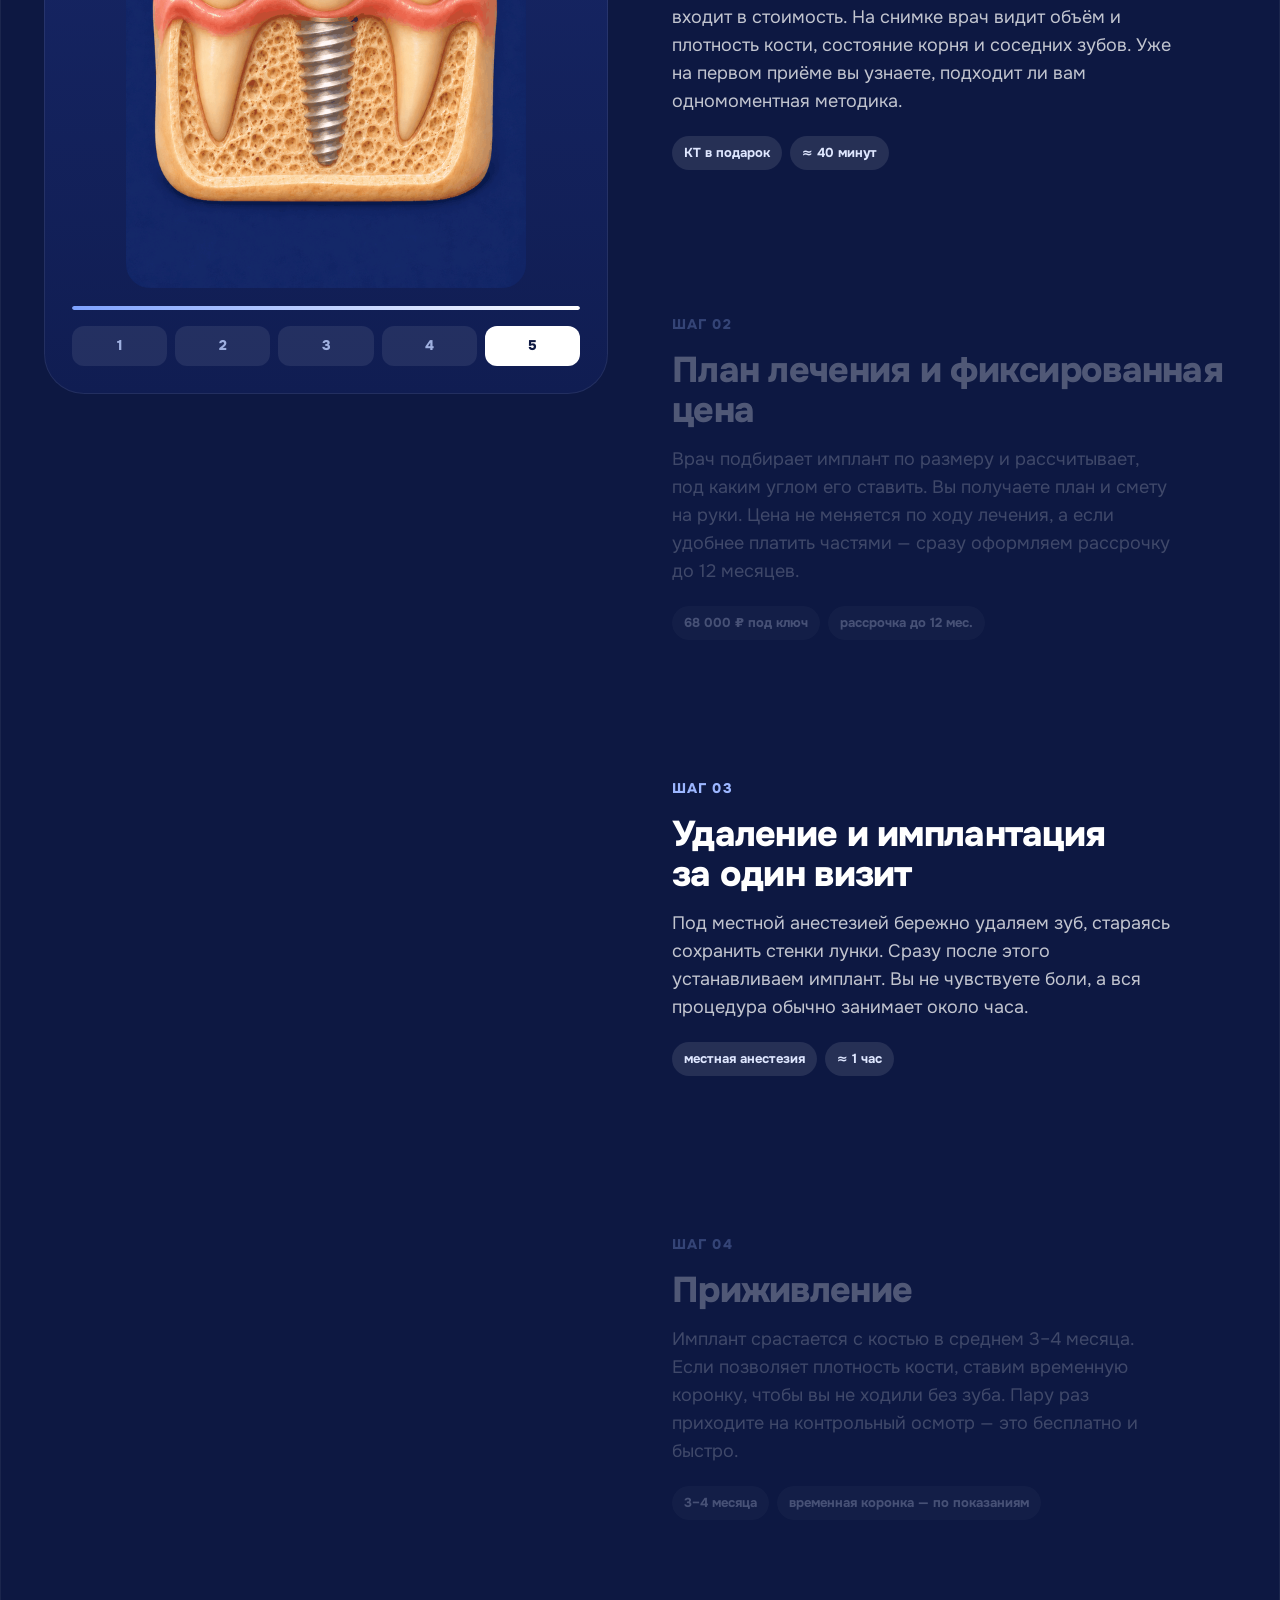
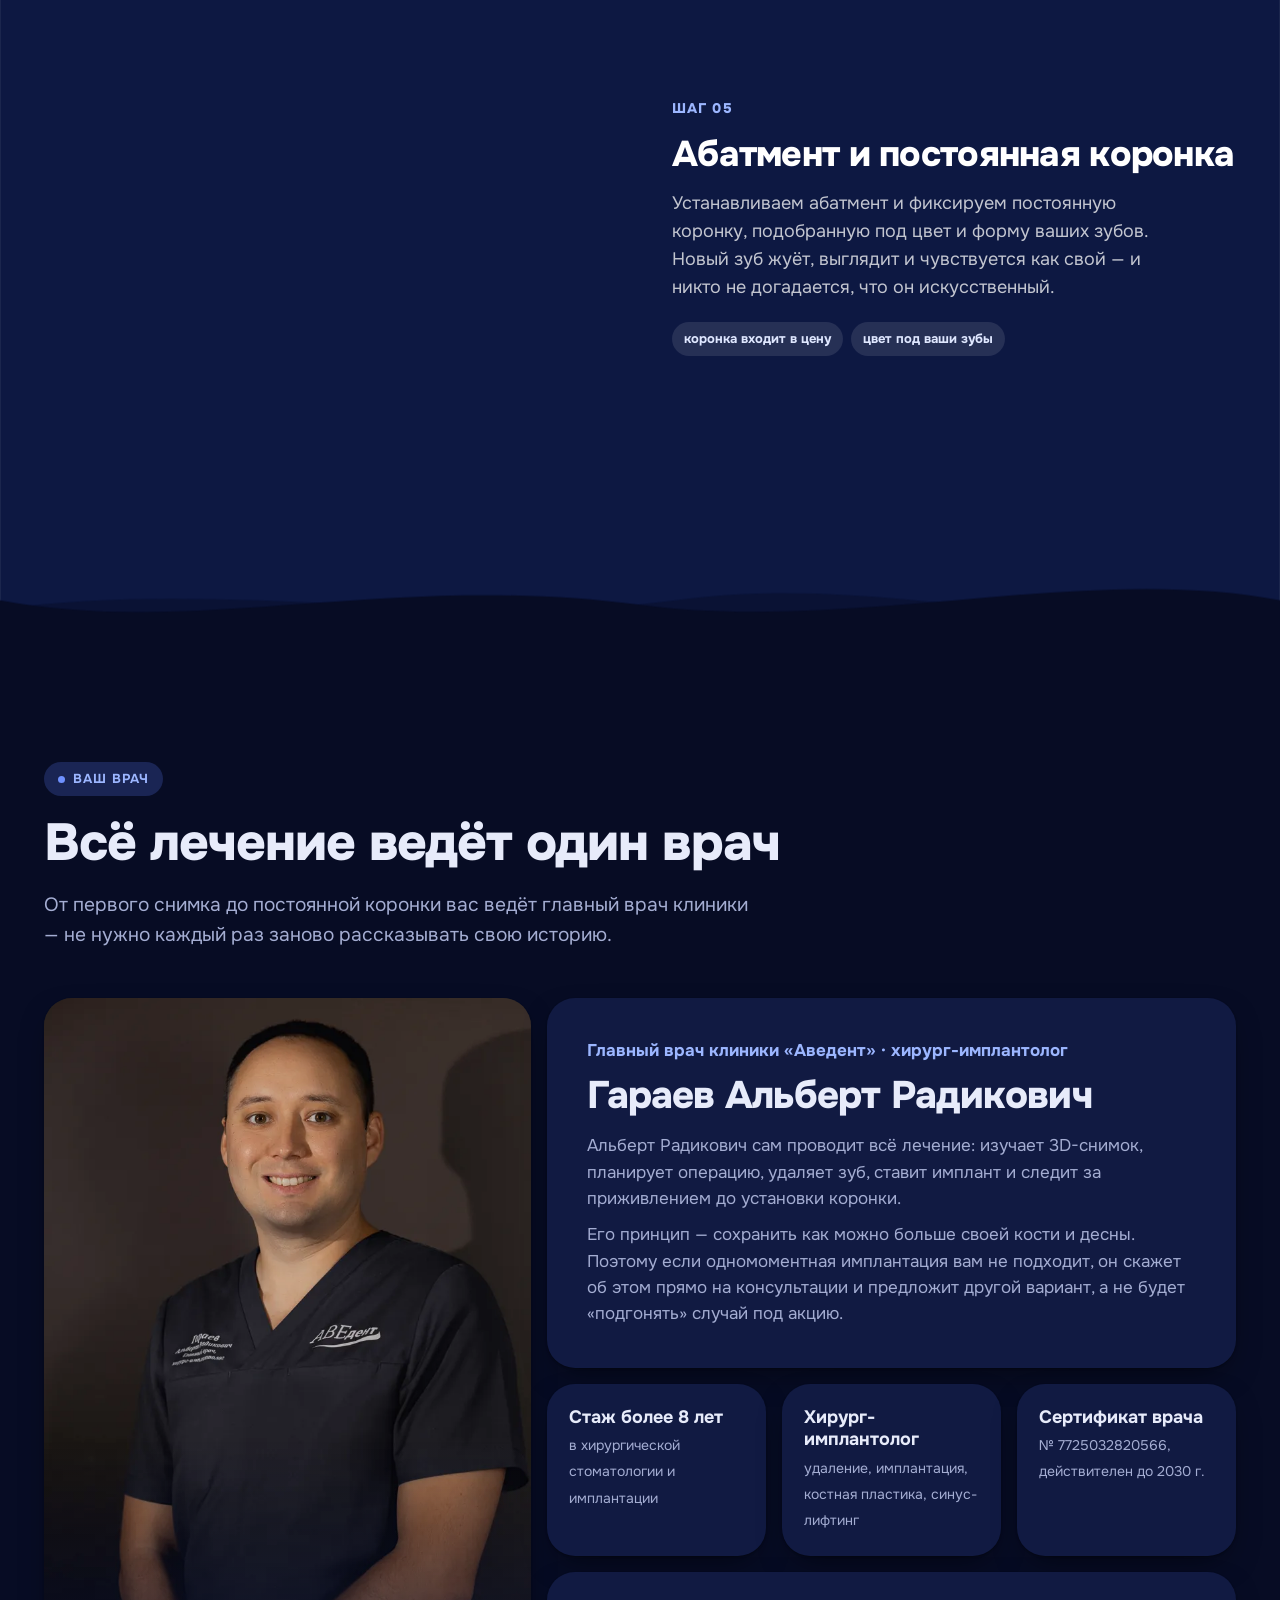
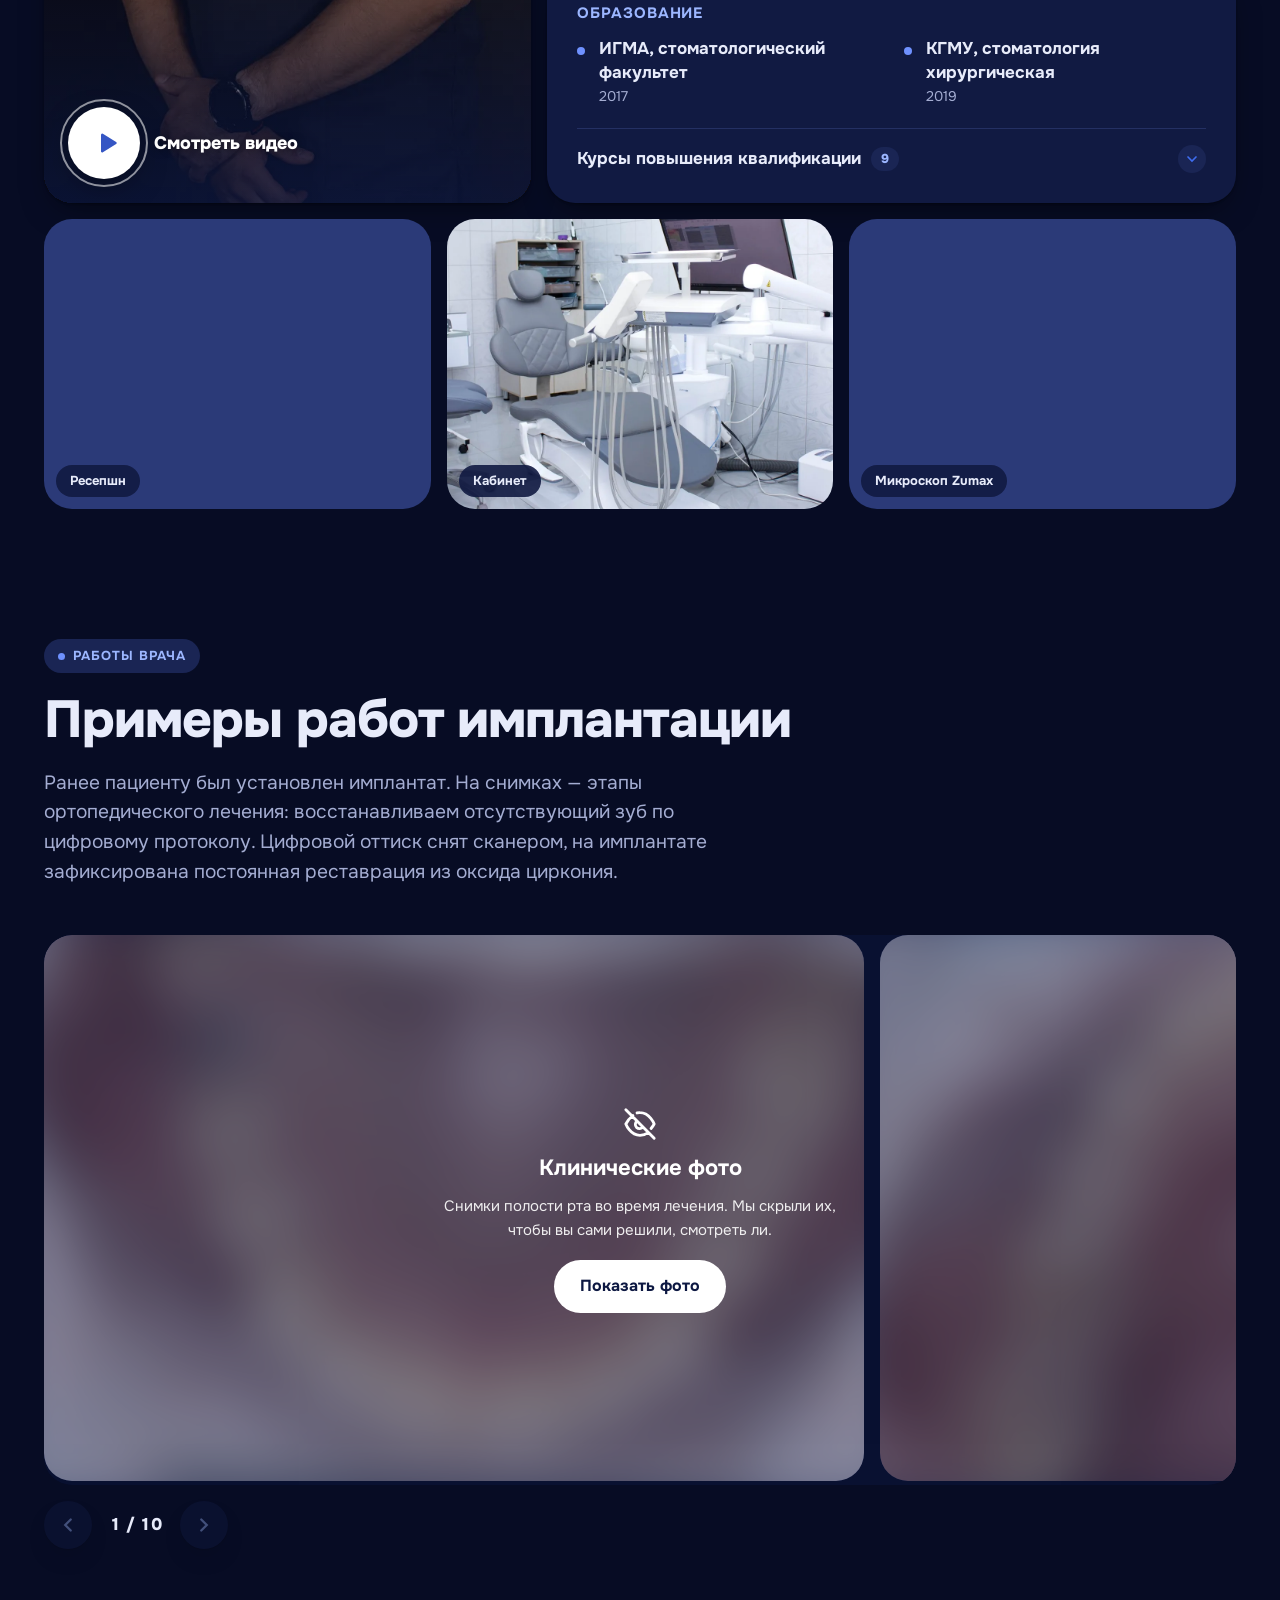
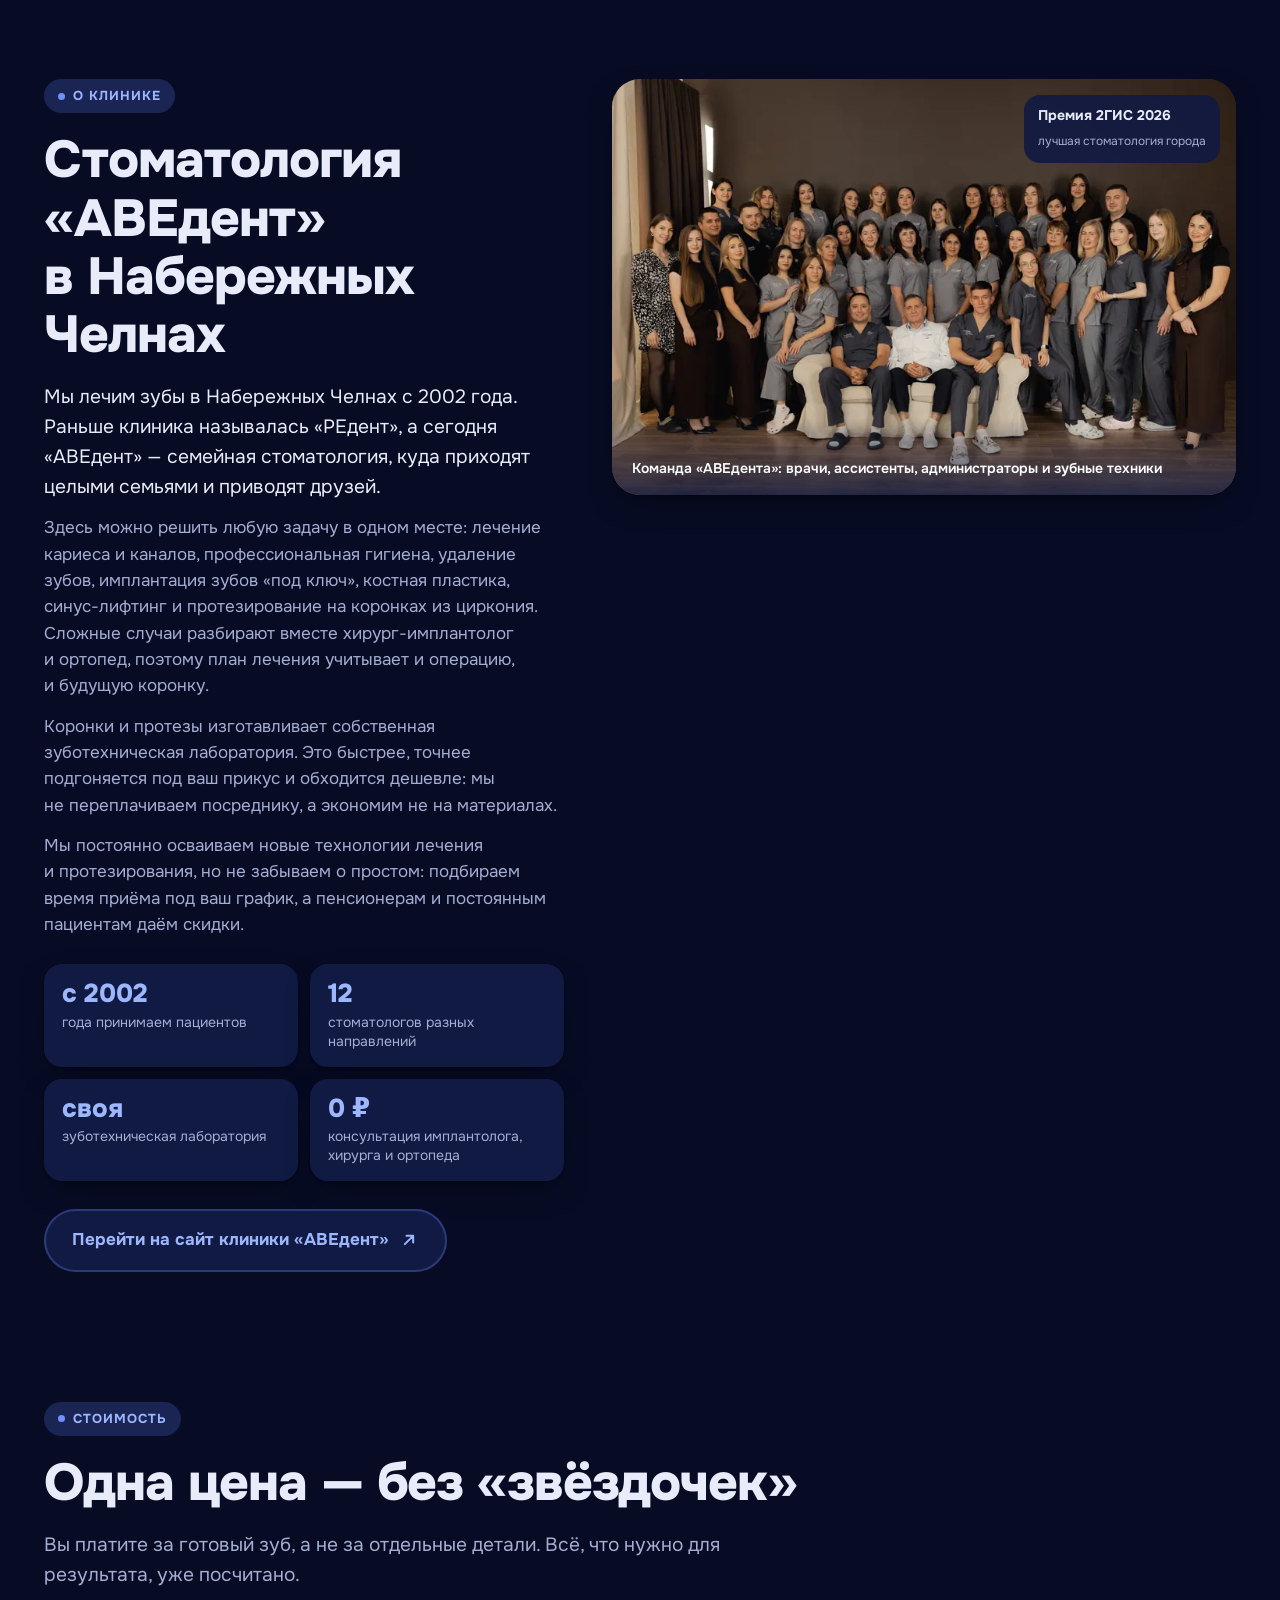
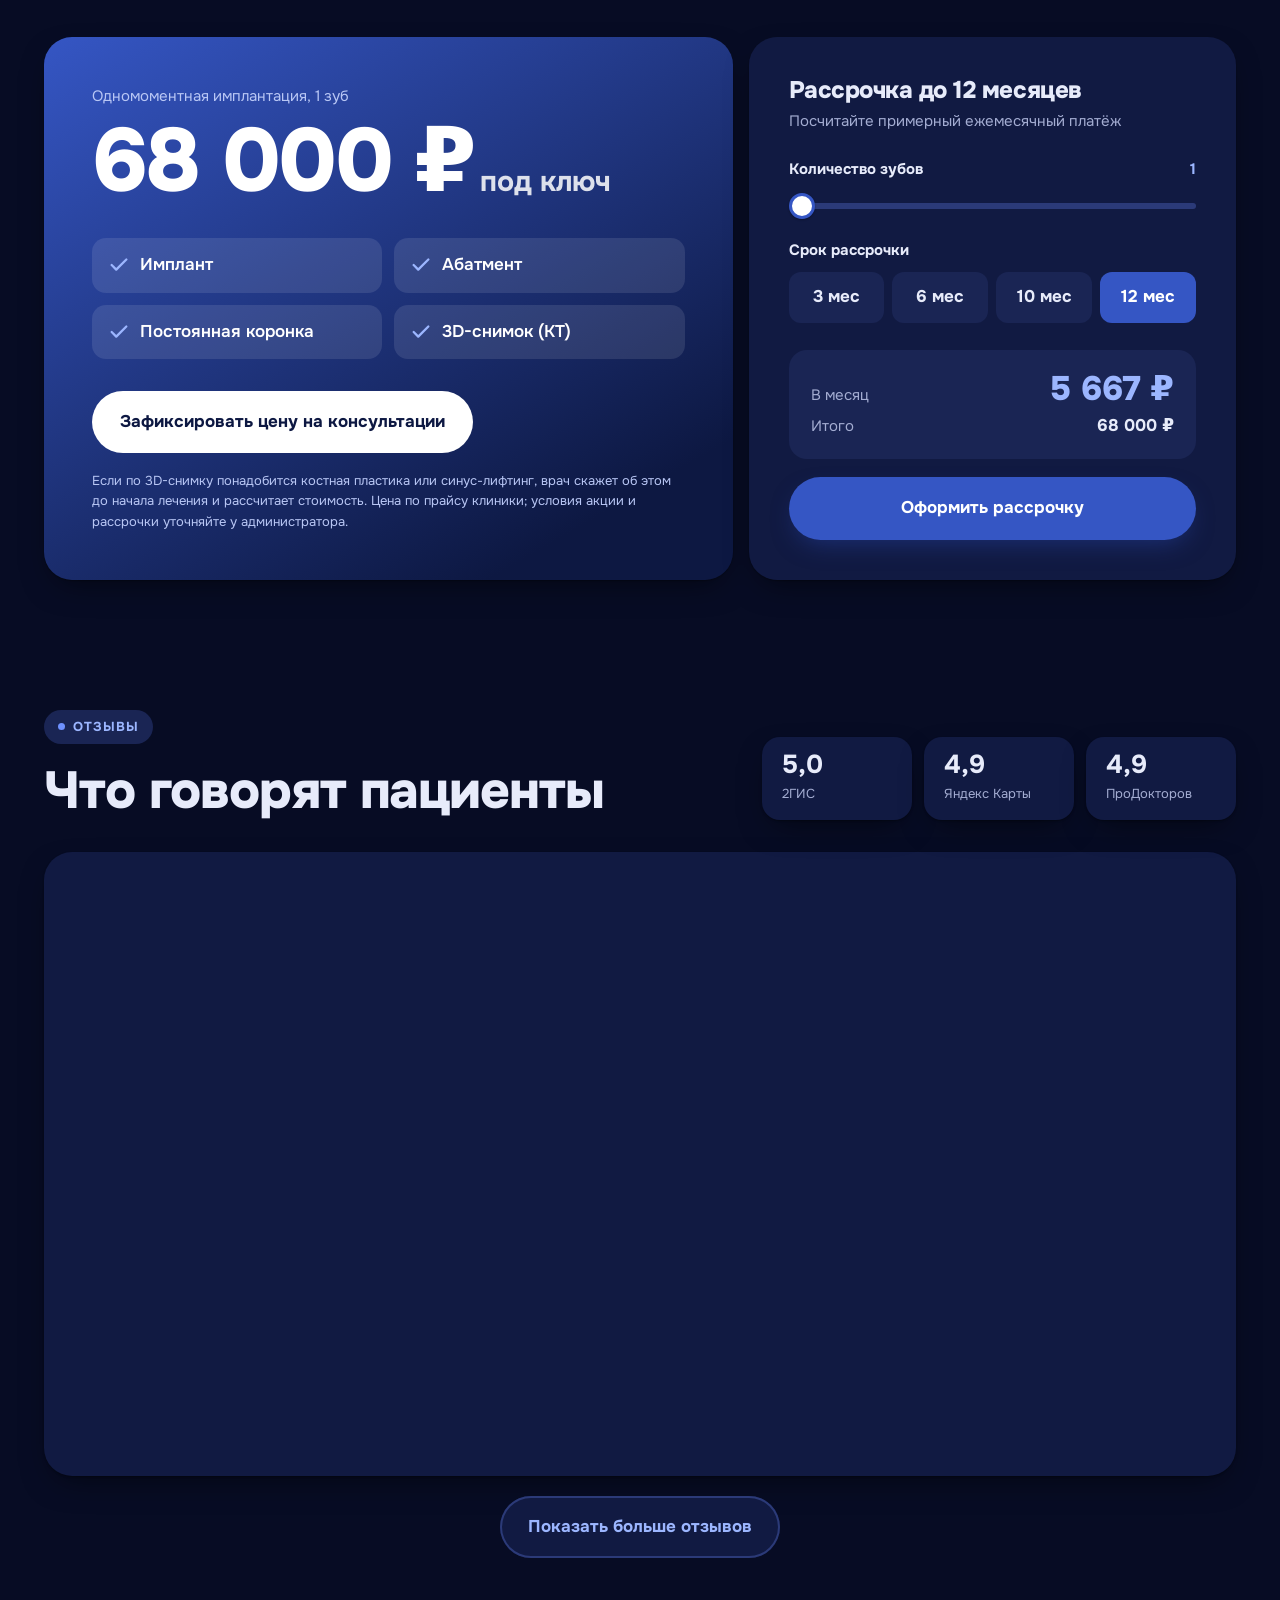
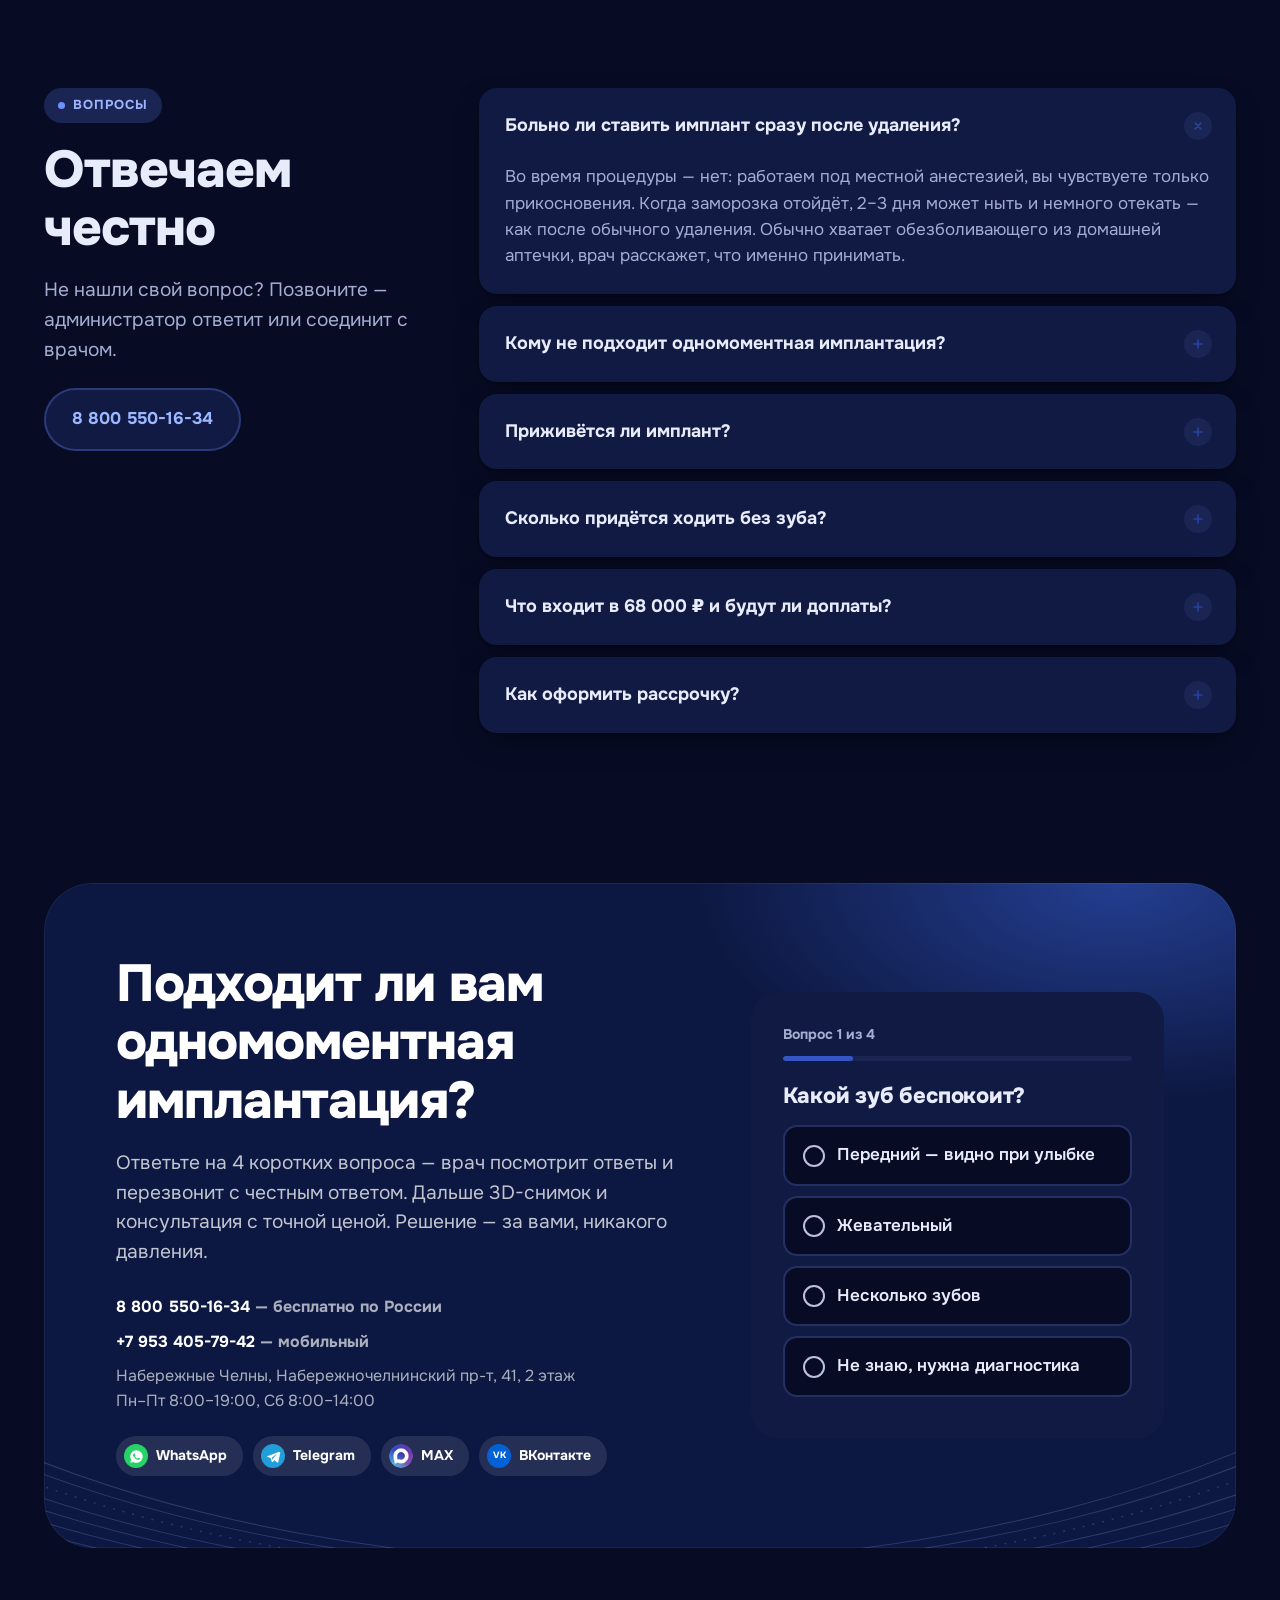
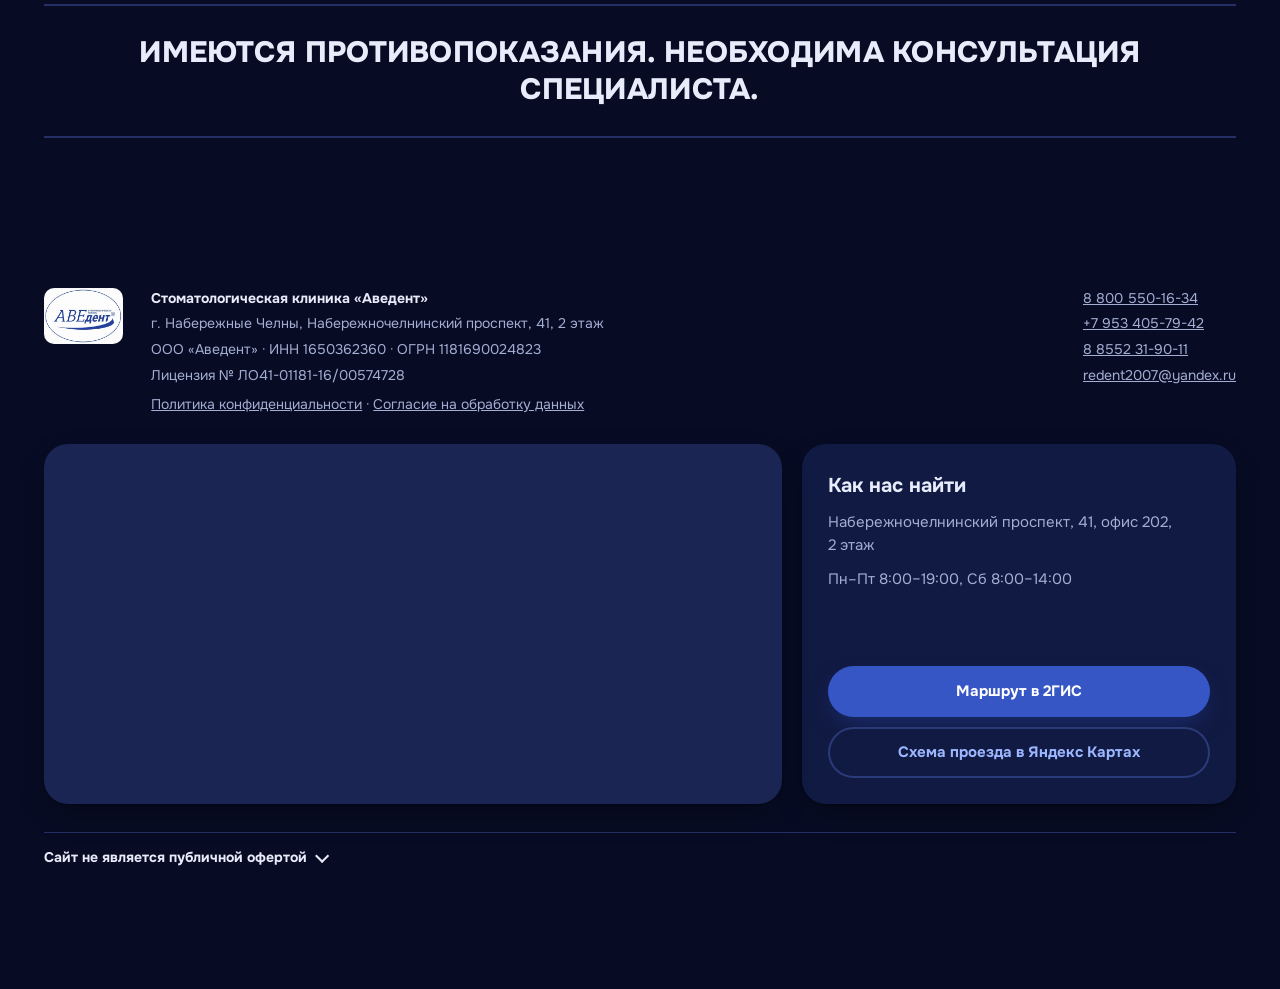
==== commit e1f9c2be: "Тонкие контурные линии «улыбки» в первом экране и финальном блоке Co-Authored-By: Claude Opus 5.5 <n" ====
--- a/index.html
+++ b/index.html
@@ -301,6 +301,20 @@
 .h-main{background:radial-gradient(70% 60% at 0% 0%,rgba(126,162,255,.16),transparent 70%),radial-gradient(900px 400px at 110% -10%,rgba(63,109,240,.14),transparent 60%),var(--surface)}
 :root[data-theme="dark"] .h-main{background:radial-gradient(70% 60% at 0% 0%,rgba(100,140,255,.22),transparent 70%),radial-gradient(900px 400px at 110% -10%,rgba(63,109,240,.14),transparent 60%),var(--surface)}
 @media (prefers-reduced-motion:reduce){.hero::before,.hero::after{animation:none}}
+
+
+/* MEDICAL CONTOUR LINES — тонкие линии «улыбки» в фоне карточек */
+.contour{position:absolute;pointer-events:none;z-index:0;color:var(--accent);opacity:.16;overflow:visible}
+:root[data-theme="dark"] .contour{color:#9db4ff;opacity:.22}
+.contour .ct-acc{animation:ctDash 40s linear infinite;opacity:.9}
+.contour .ct-dot{opacity:.9}
+@keyframes ctDash{to{stroke-dashoffset:-360}}
+.h-main>*:not(.contour),.final-box>*:not(.contour){position:relative;z-index:1}
+.h-main .contour{width:66%;height:260px;right:-4%;bottom:-70px}
+.final-box{position:relative;overflow:hidden}
+.final-box .contour{color:#b9caff;opacity:.2;width:104%;height:240px;left:-2%;bottom:-130px}
+@media (max-width:640px){.h-main .contour{width:110%;height:170px;bottom:-60px;opacity:.12}.final-box .contour{width:120%;height:180px;bottom:-90px}}
+@media (prefers-reduced-motion:reduce){.contour .ct-acc{animation:none}.contour .ct-dot{display:none}}
 
 /* BAND */
 .band{position:relative;padding:0;min-height:620px;display:flex;align-items:flex-end;margin-bottom:-48px;overflow:hidden;background:var(--navy)}
@@ -753,6 +767,7 @@
   <div class="wrap">
     <div class="bento hero-grid">
       <div class="card h-main rv">
+        <svg class="contour" viewBox="0 0 600 300" preserveAspectRatio="none" aria-hidden="true" focusable="false"><g fill="none" stroke="currentColor" stroke-width="1" vector-effect="non-scaling-stroke"><path d="M-10,8 C170,208 430,208 610,-6"/><path d="M-10,24 C170,215 430,215 610,13"/><path d="M-10,56 C170,229 430,229 610,51"/><path d="M-10,72 C170,236 430,236 610,70"/><path d="M-10,88 C170,243 430,243 610,89"/><path d="M-10,104 C170,250 430,250 610,108"/><path d="M-10,120 C170,257 430,257 610,127"/></g><path class="ct-acc" d="M-10,40 C170,222 430,222 610,32" fill="none" stroke="currentColor" stroke-width="1.5" stroke-dasharray="2 8" vector-effect="non-scaling-stroke"/><circle class="ct-dot" r="2.6" fill="currentColor"><animateMotion dur="16s" repeatCount="indefinite" path="M-10,40 C170,222 430,222 610,32" keyPoints="0;1;0" keyTimes="0;.5;1" calcMode="linear"/></circle></svg>
         <span class="eyebrow">Набережные Челны · клиника «Аведент»</span>
         <h1>Одномоментная имплантация в&nbsp;Набережных Челнах <span>удаление и&nbsp;имплант за&nbsp;один визит</span></h1>
         <div class="h-price"><b>68&nbsp;000&nbsp;₽</b>&nbsp;под ключ<i></i>рассрочка от&nbsp;<b>5&nbsp;667&nbsp;₽/мес</b></div>
@@ -1286,6 +1301,7 @@
 <section class="final" id="form">
   <div class="wrap">
     <div class="final-box rv">
+      <svg class="contour" viewBox="0 0 600 300" preserveAspectRatio="none" aria-hidden="true" focusable="false"><g fill="none" stroke="currentColor" stroke-width="1" vector-effect="non-scaling-stroke"><path d="M-10,8 C170,208 430,208 610,-6"/><path d="M-10,24 C170,215 430,215 610,13"/><path d="M-10,56 C170,229 430,229 610,51"/><path d="M-10,72 C170,236 430,236 610,70"/><path d="M-10,88 C170,243 430,243 610,89"/><path d="M-10,104 C170,250 430,250 610,108"/><path d="M-10,120 C170,257 430,257 610,127"/></g><path class="ct-acc" d="M-10,40 C170,222 430,222 610,32" fill="none" stroke="currentColor" stroke-width="1.5" stroke-dasharray="2 8" vector-effect="non-scaling-stroke"/><circle class="ct-dot" r="2.6" fill="currentColor"><animateMotion dur="16s" repeatCount="indefinite" path="M-10,40 C170,222 430,222 610,32" keyPoints="0;1;0" keyTimes="0;.5;1" calcMode="linear"/></circle></svg>
       <div>
         <h2>Подходит ли вам одномоментная имплантация?</h2>
         <p class="lead">Ответьте на 4 коротких вопроса — врач посмотрит ответы и перезвонит с честным ответом. Дальше 3D-снимок и консультация с точной ценой. Решение — за вами, никакого давления.</p>
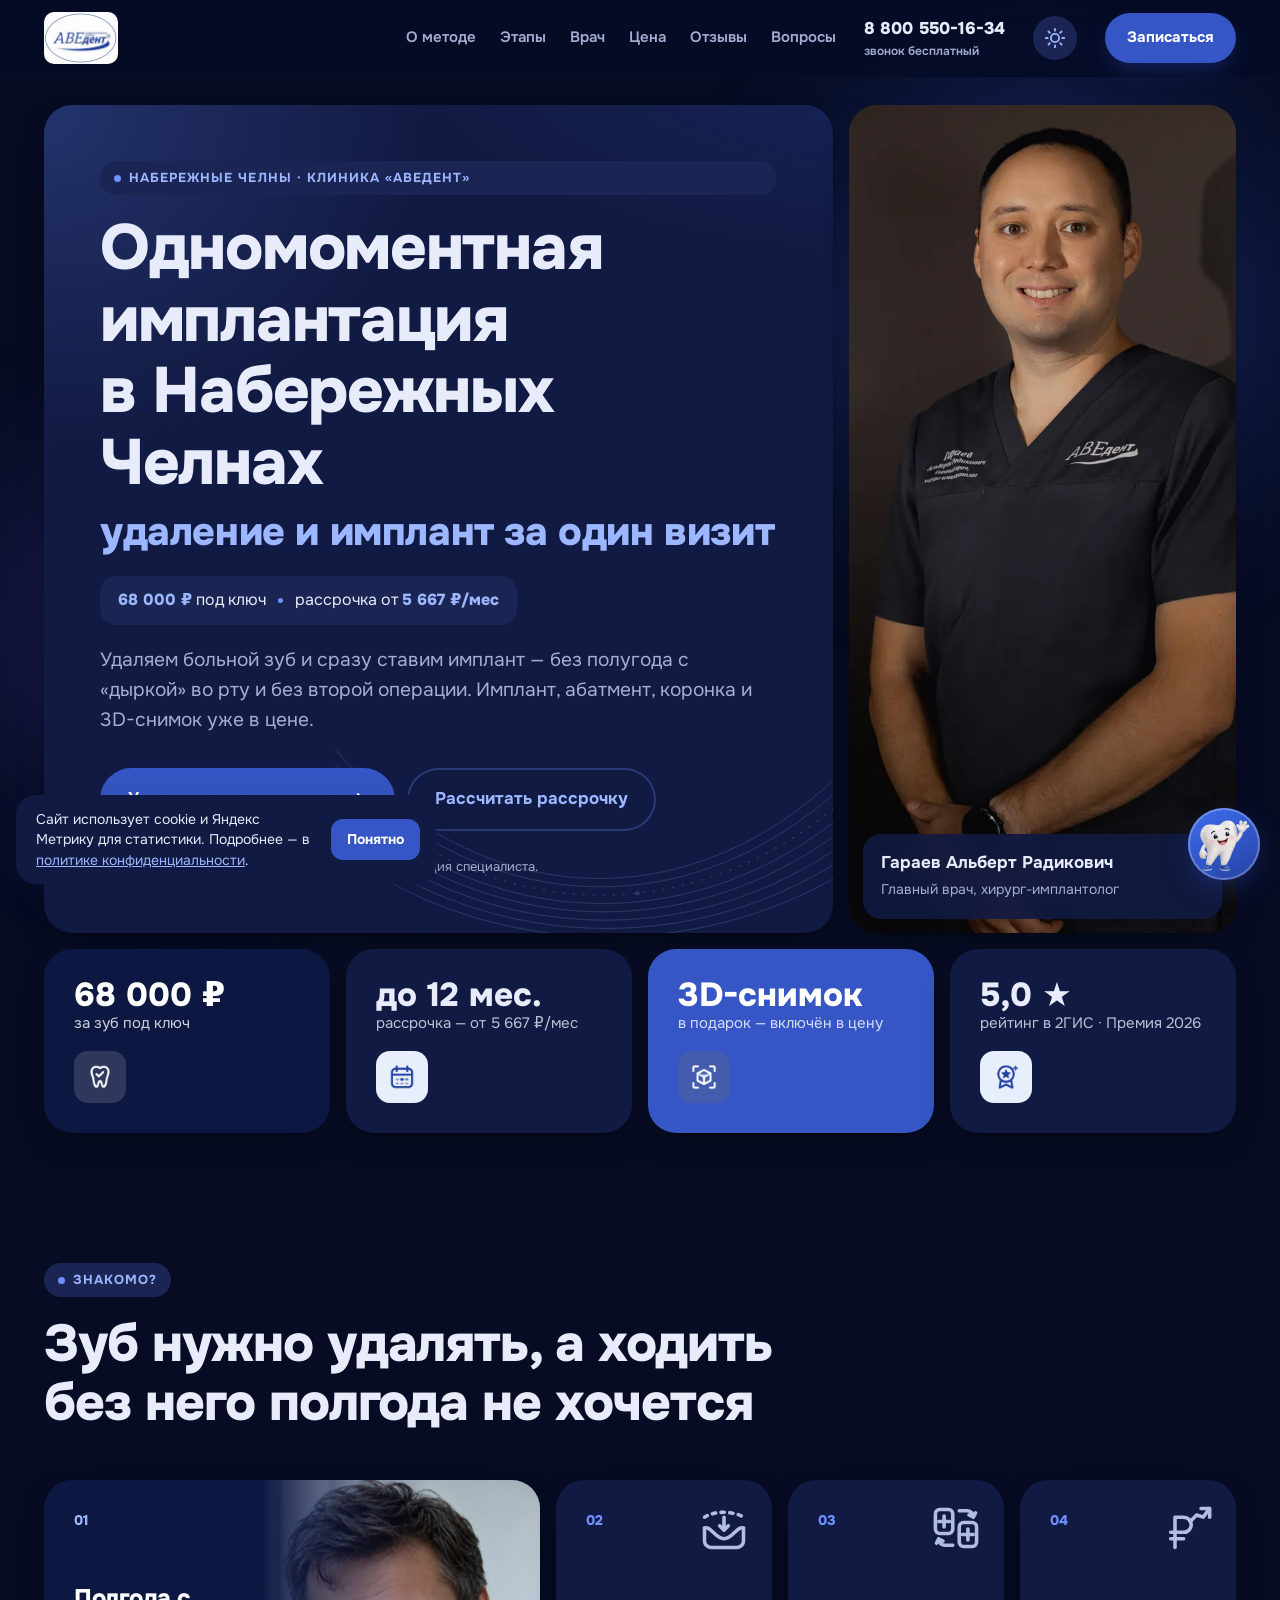
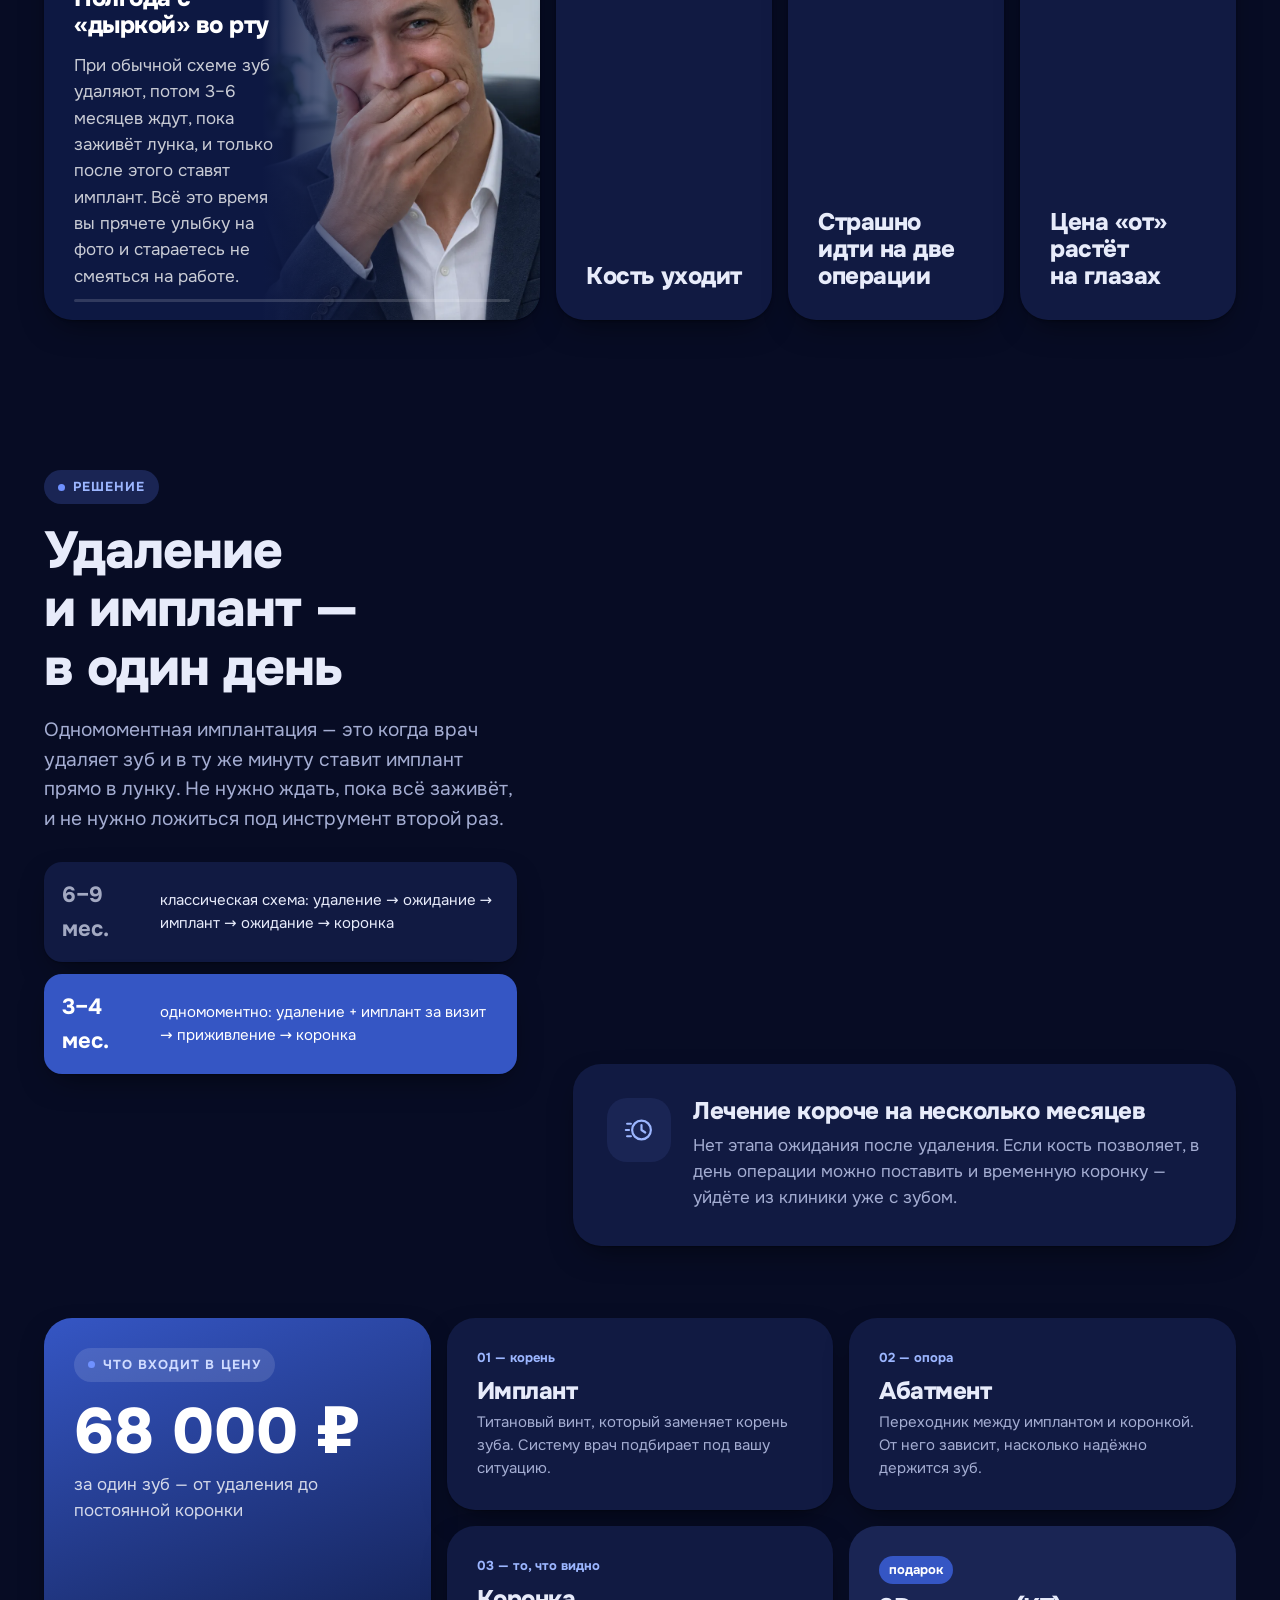
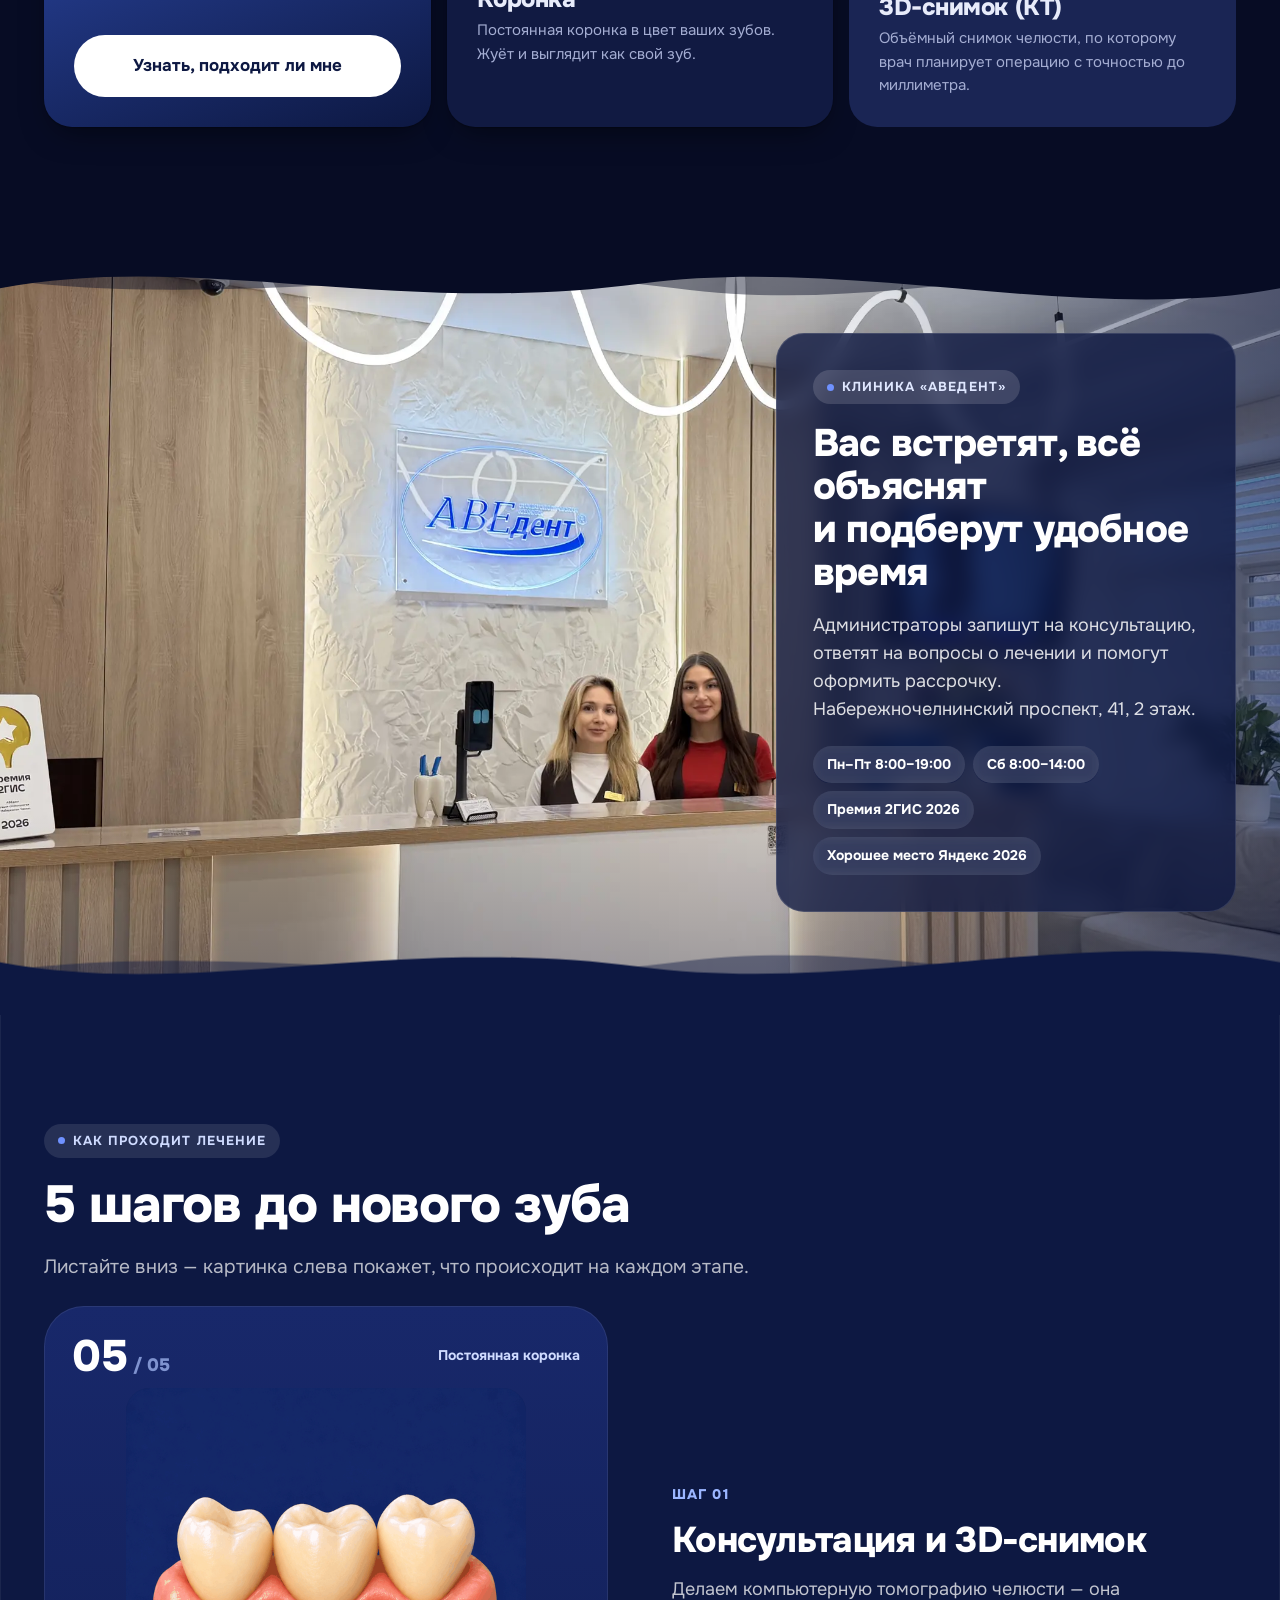
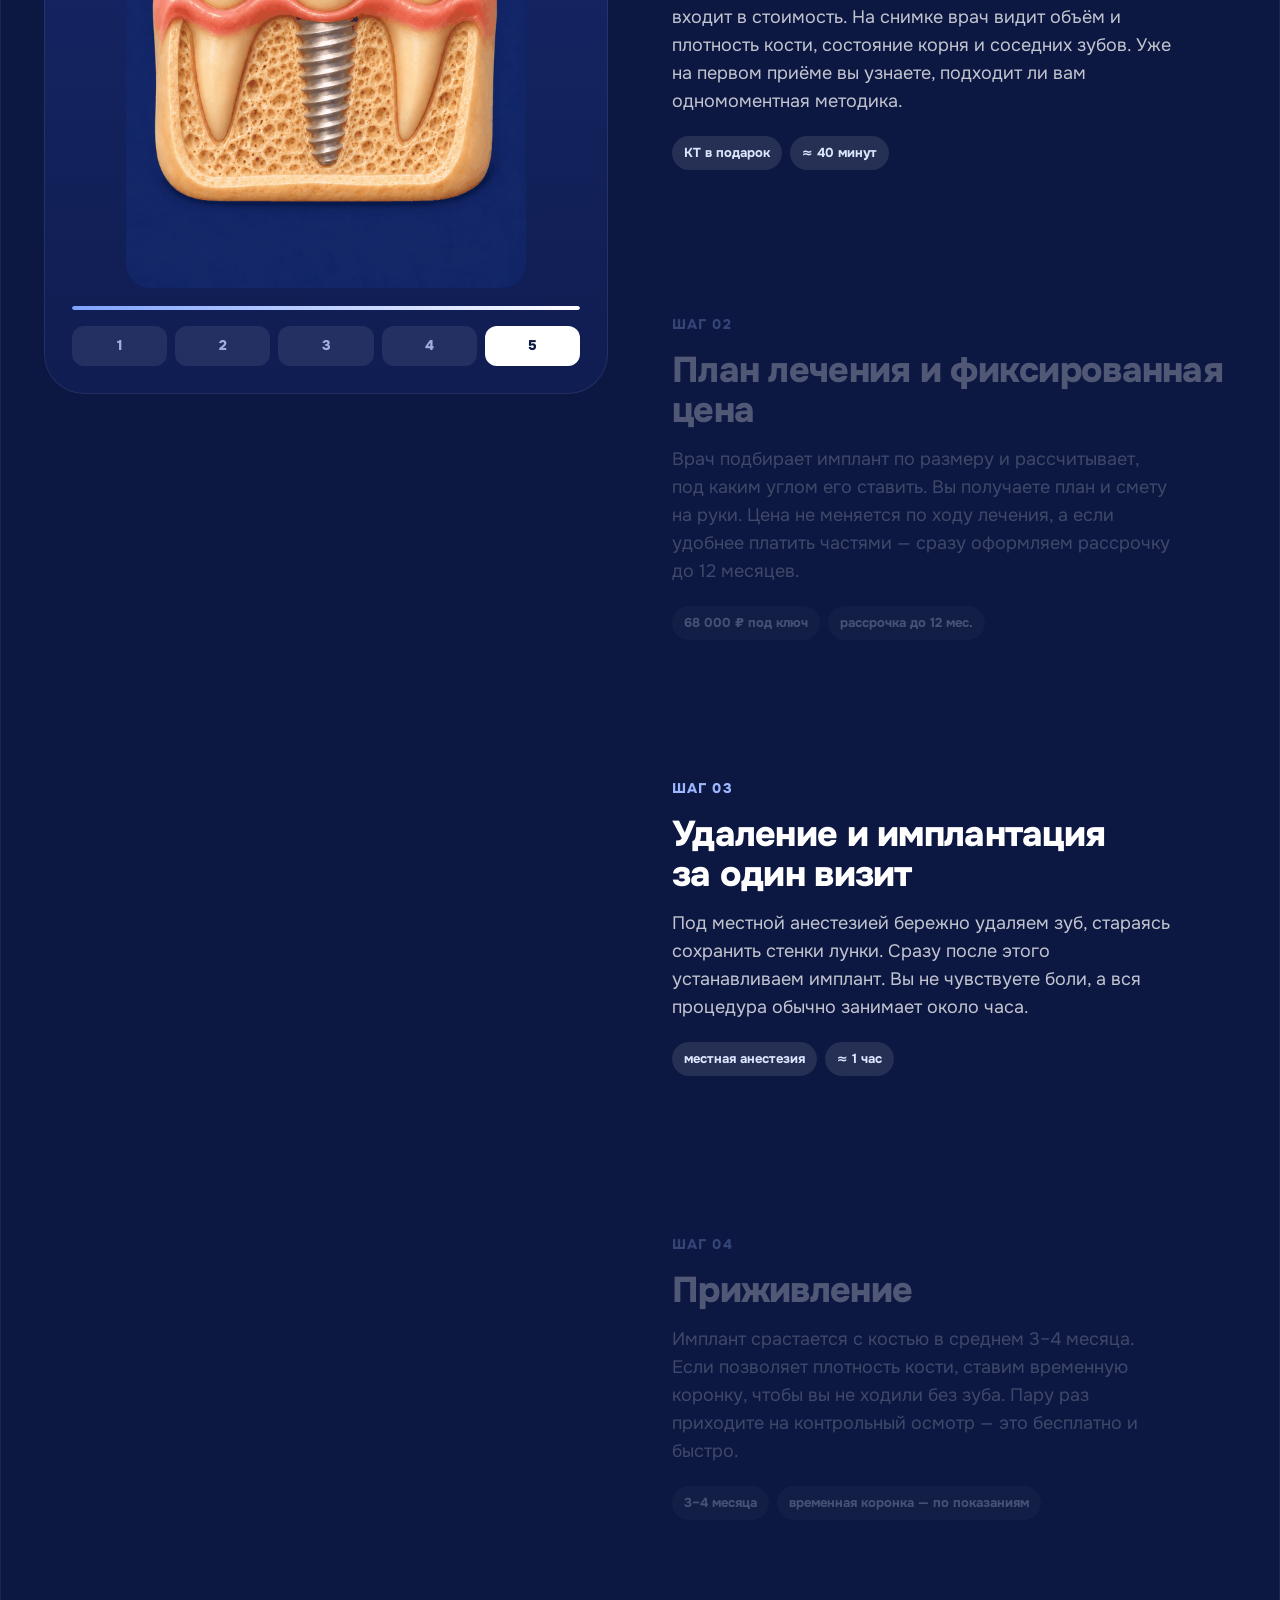
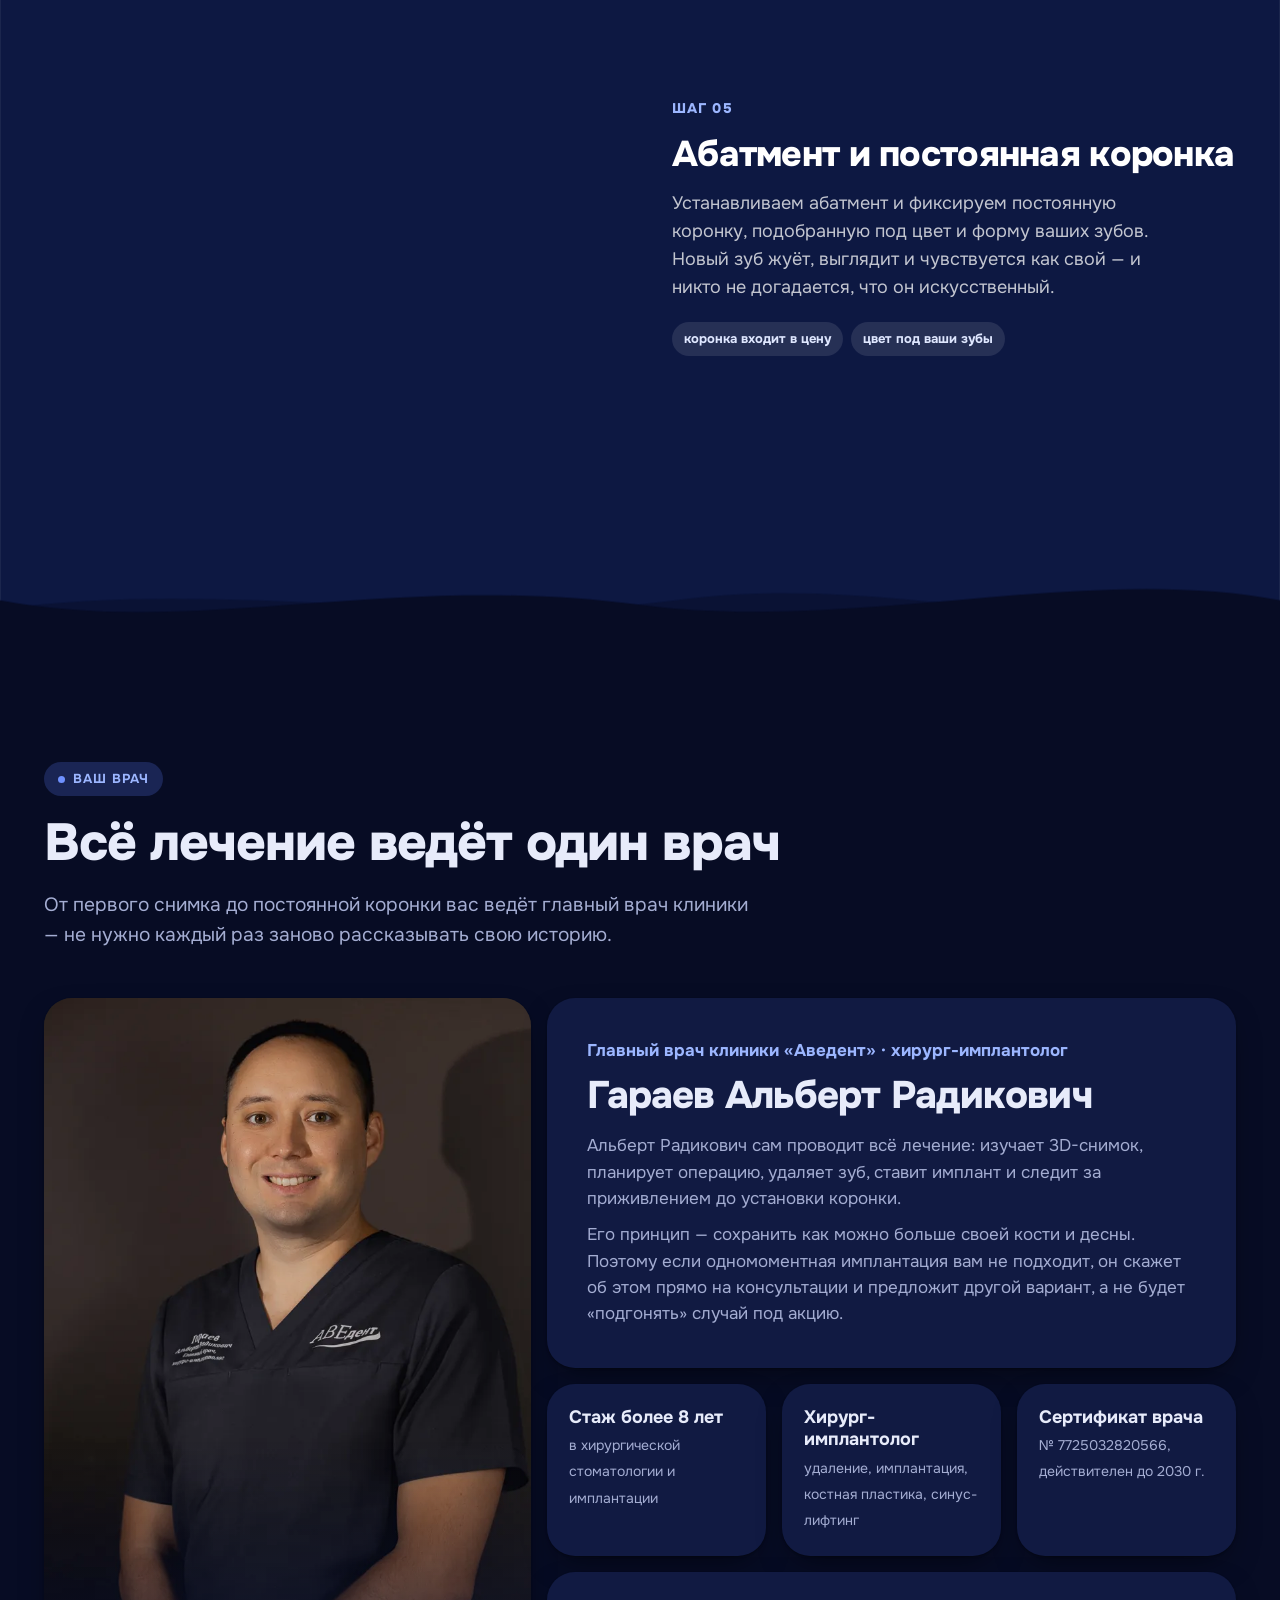
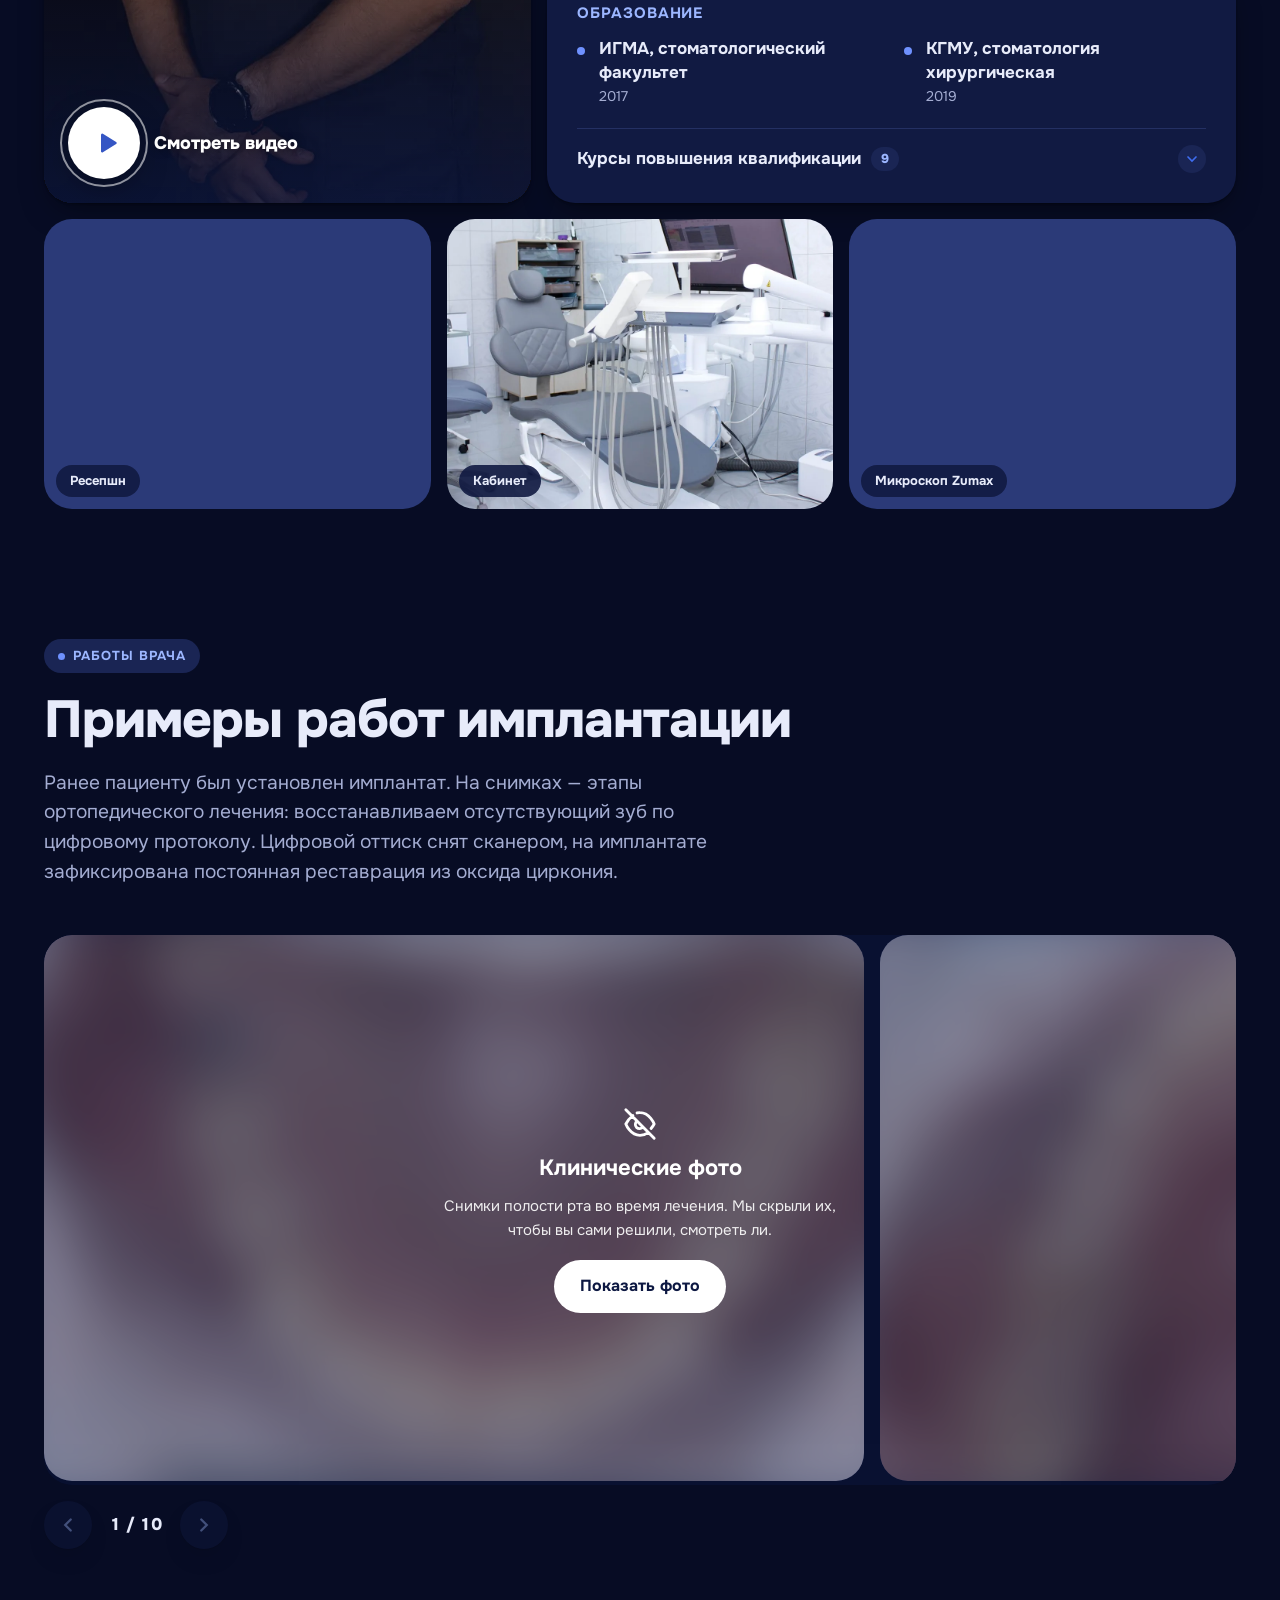
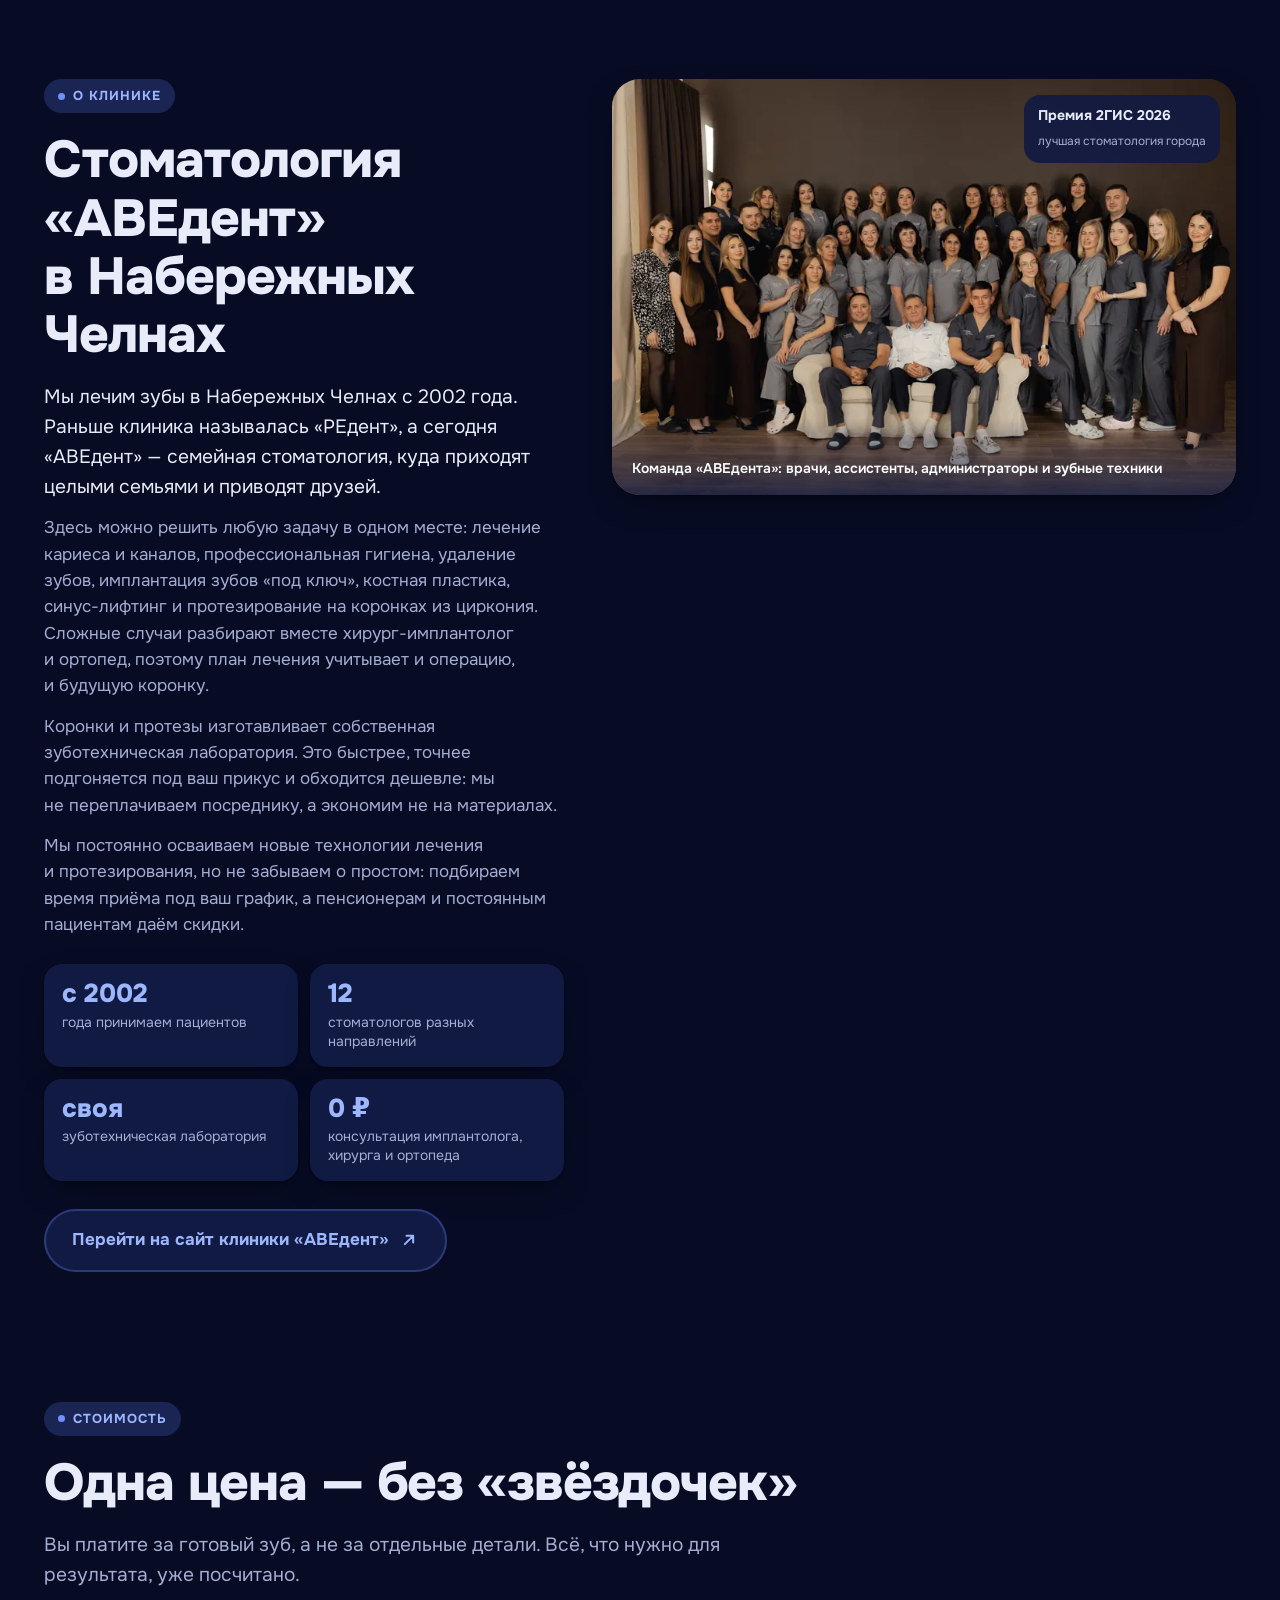
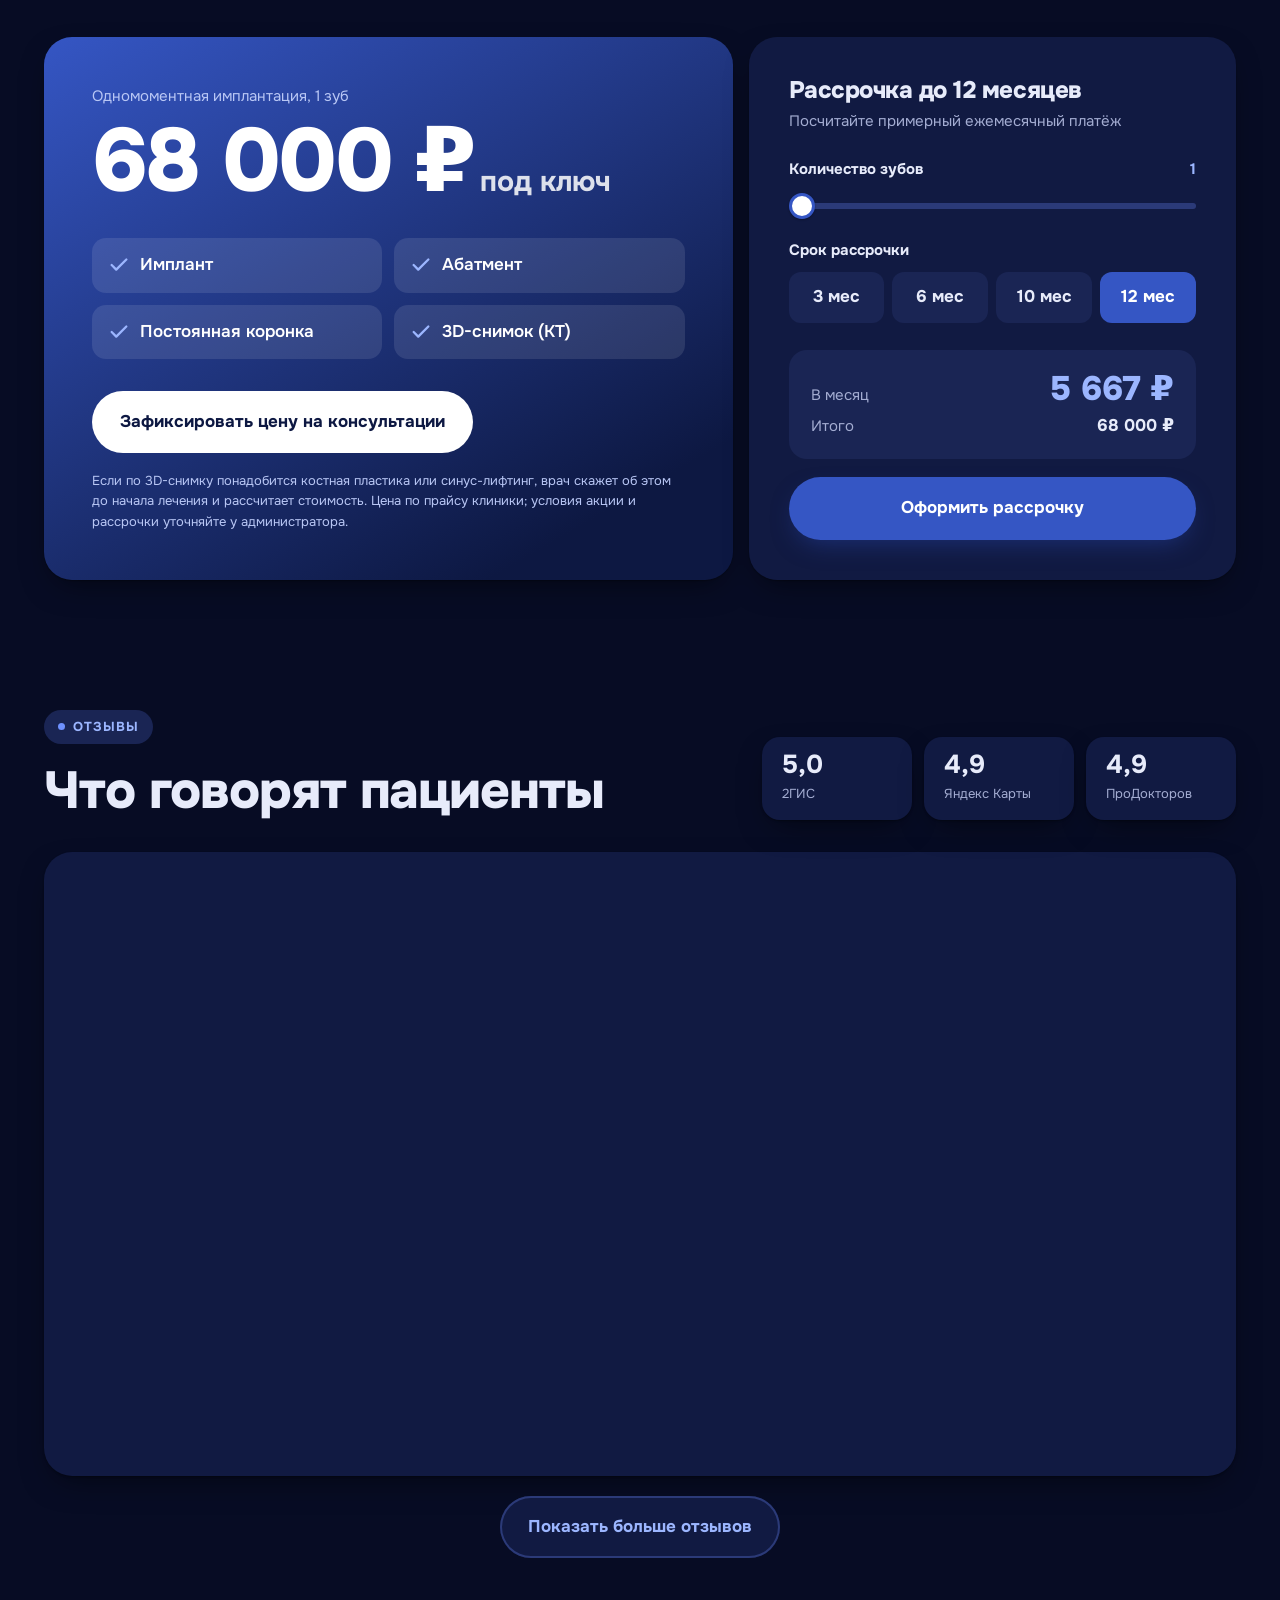
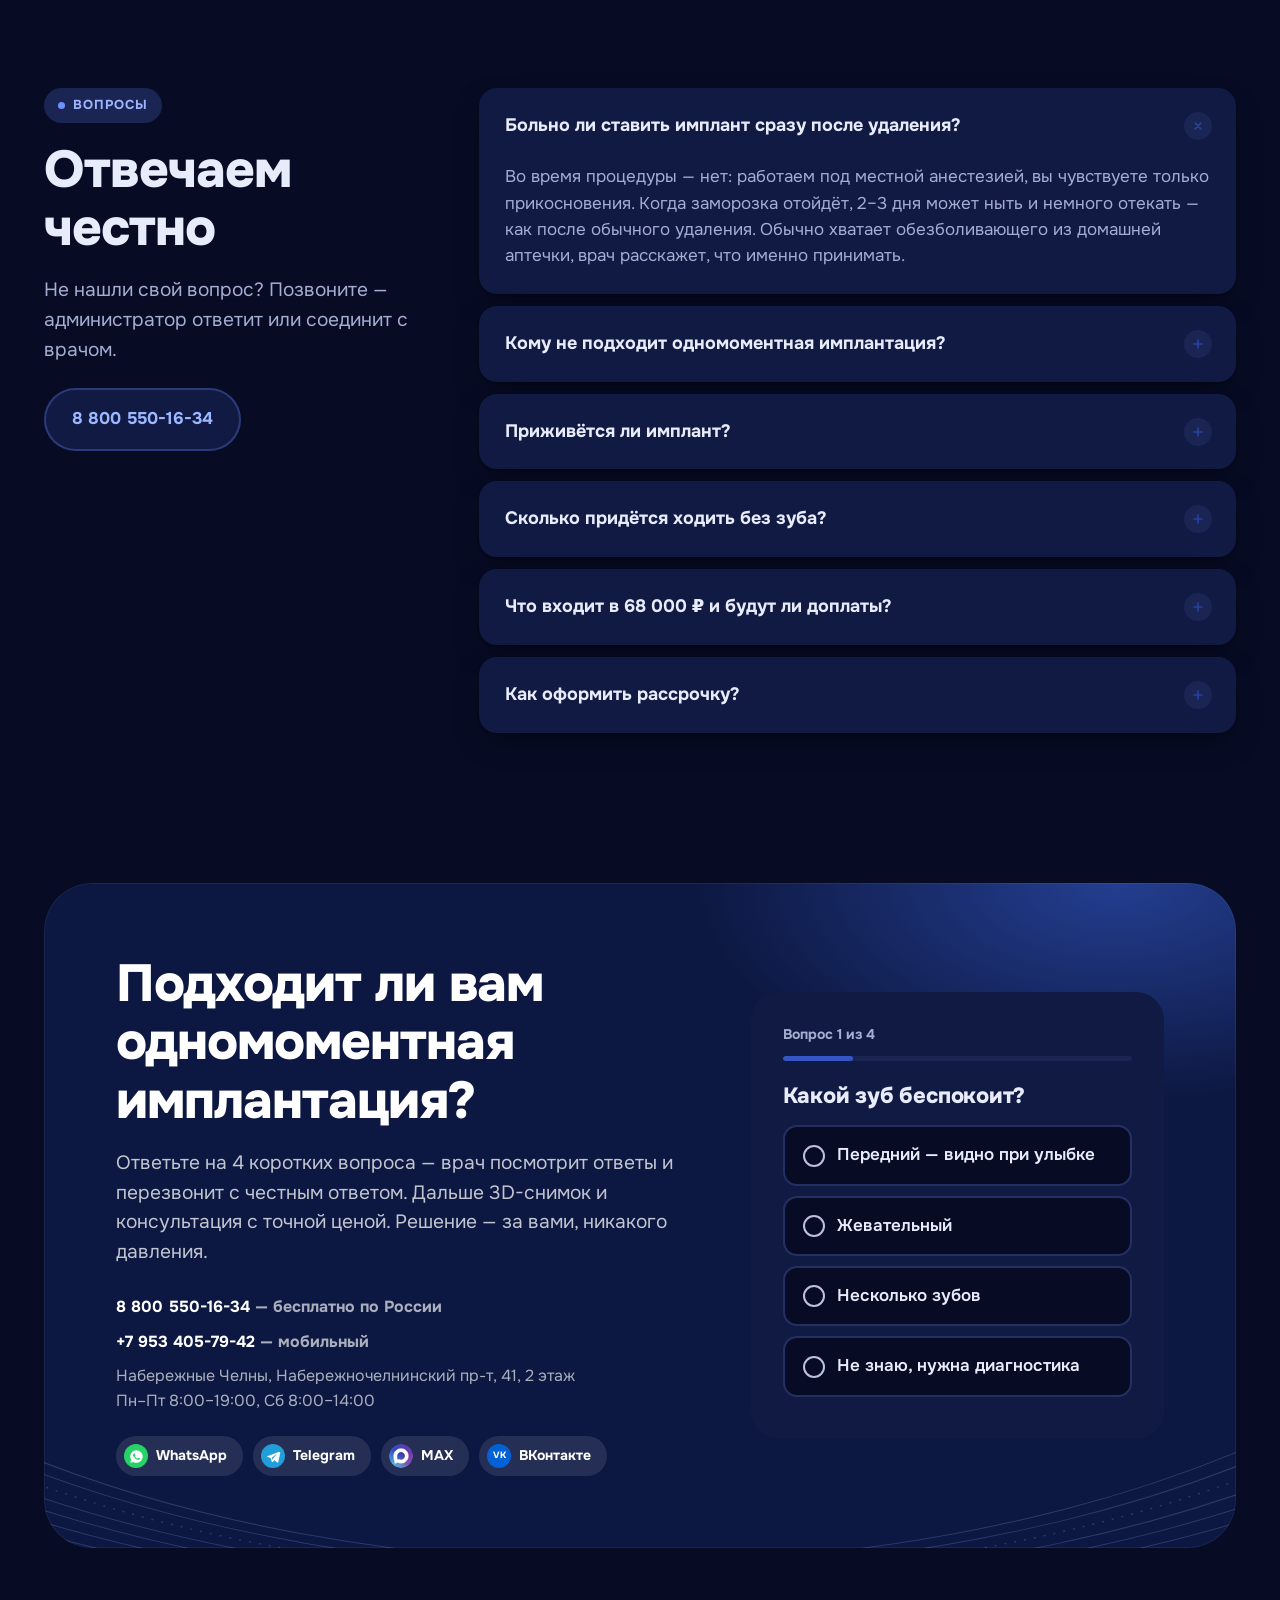
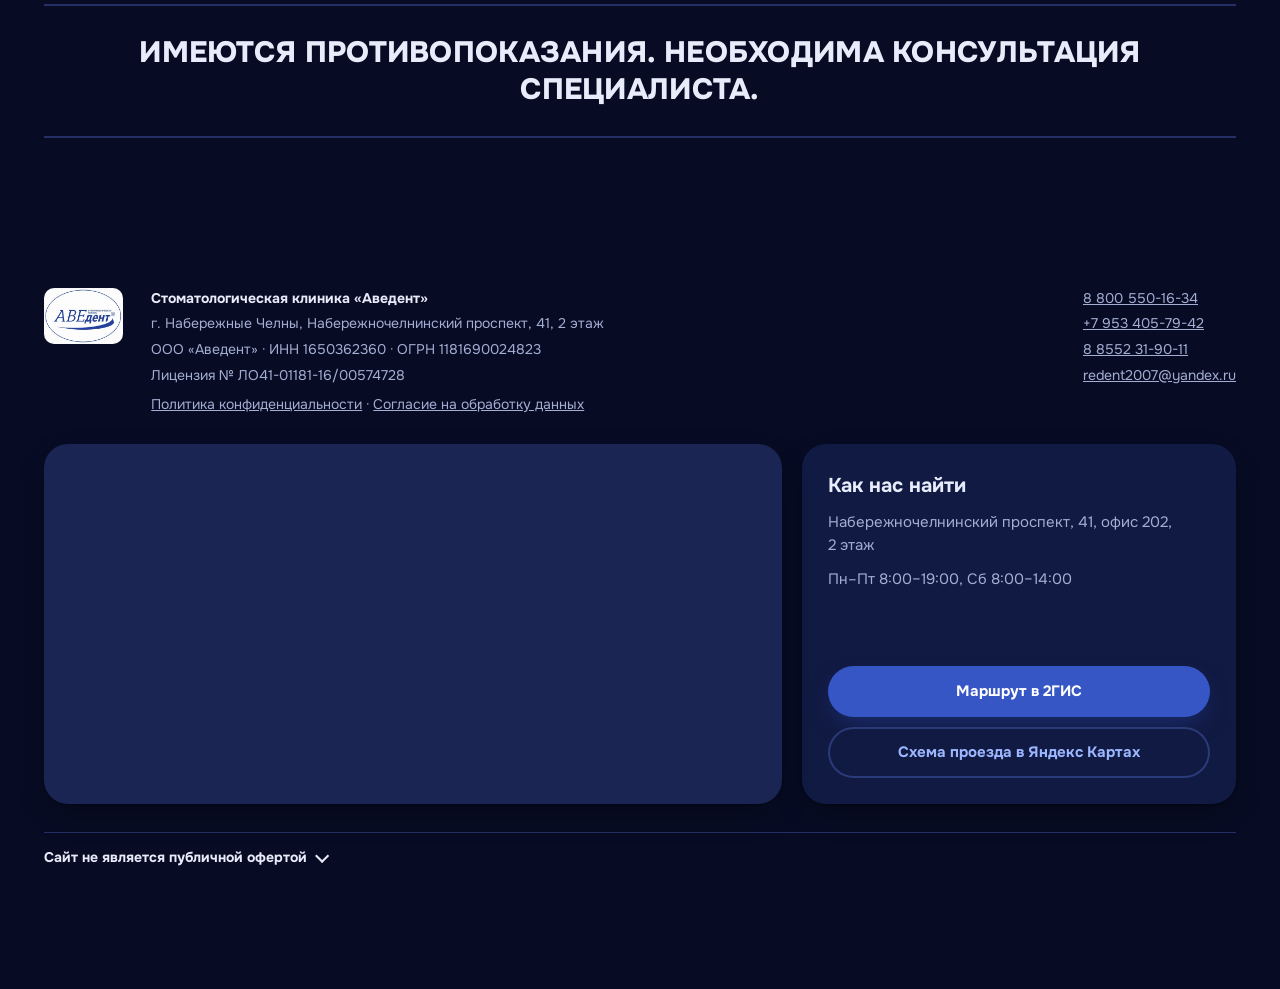
==== commit 86c86919: "Форма: токен берётся при первом действии и обновляется перед отправкой, чтобы заявка не терялась; по" ====
--- a/index.html
+++ b/index.html
@@ -1666,12 +1666,25 @@
   var human = 0, tStart = Date.now();
   ['pointerdown','keydown','touchstart','scroll'].forEach(function(ev){ window.addEventListener(ev, function(){ human++; }, {passive:true, once:false}); });
   form.ts.value = tStart;
-  function getToken(){
-    if (!FORM_ENDPOINT || form.tk.value) return;
-    fetch(FORM_ENDPOINT + '?token=1', {credentials:'same-origin'}).then(function(r){ return r.ok ? r.json() : null; })
-      .then(function(j){ if (j && j.t){ form.tk.value = j.t; form.hm.value = j.h; } }).catch(function(){});
+  var tokP = null;
+  function getToken(){                                    // токен берём заранее, при первом действии на странице
+    if (!FORM_ENDPOINT) return Promise.resolve();
+    var t = +form.tk.value;
+    if (t && Date.now()/1000 - t < 5400) return Promise.resolve();   // свежий (< 1,5 ч)
+    if (tokP) return tokP;
+    tokP = fetch(FORM_ENDPOINT + '?token=1', {credentials:'same-origin'}).then(function(r){ return r.ok ? r.json() : null; })
+      .then(function(j){ if (j && j.t){ form.tk.value = j.t; form.hm.value = j.h; } })
+      .catch(function(){}).then(function(){ tokP = null; });
+    return tokP;
   }
-  form.addEventListener('click', getToken, {once:true});
+  ['pointerdown','keydown','touchstart'].forEach(function(ev){ window.addEventListener(ev, getToken, {passive:true, once:true}); });
+  form.addEventListener('click', getToken);
+  function ensureToken(){                                  // сервер принимает токен не моложе 3 секунд
+    return getToken().then(function(){
+      var wait = 3200 - (Date.now() - (+form.tk.value || 0) * 1000);
+      return new Promise(function(res){ setTimeout(res, Math.max(0, Math.min(wait, 3200))); });
+    });
+  }
   function looksLikeBot(){
     if (form.website.value) return true;                 // заполнено поле-ловушка
     if (Date.now() - tStart < 5000) return true;          // квиз из 4 вопросов быстрее 5 секунд не пройти
@@ -1694,7 +1707,7 @@
     });
     if (FORM_ENDPOINT){
       var btnS = form.querySelector('button[type=submit]'); btnS.disabled = true;
-      fetch(FORM_ENDPOINT, {method:'POST', body:new FormData(form), credentials:'same-origin'})
+      ensureToken().then(function(){ return fetch(FORM_ENDPOINT, {method:'POST', body:new FormData(form), credentials:'same-origin'}); })
         .then(function(r){ if (!r.ok) throw new Error(r.status); box.classList.add('sent'); })
         .catch(function(){ btnS.disabled = false; alert('Не получилось отправить. Позвоните нам: 8 800 550-16-34'); });
       return;
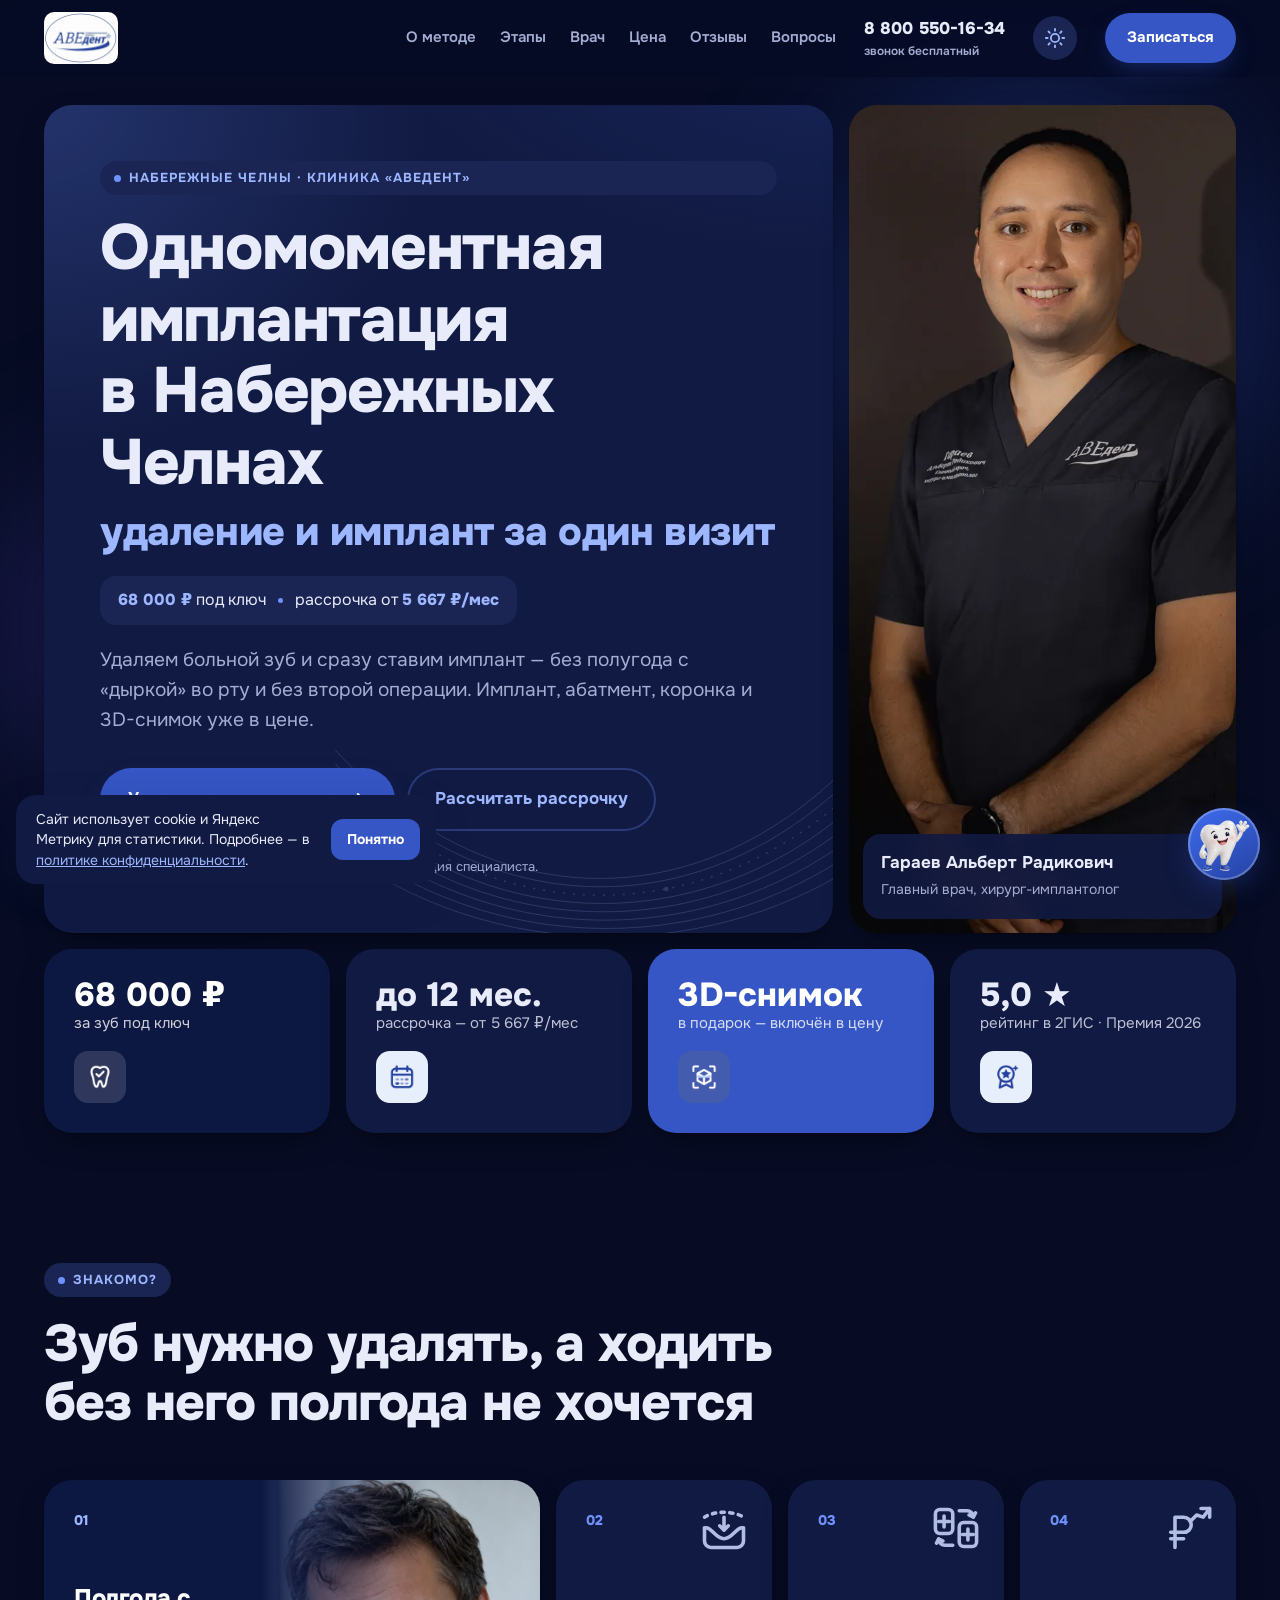
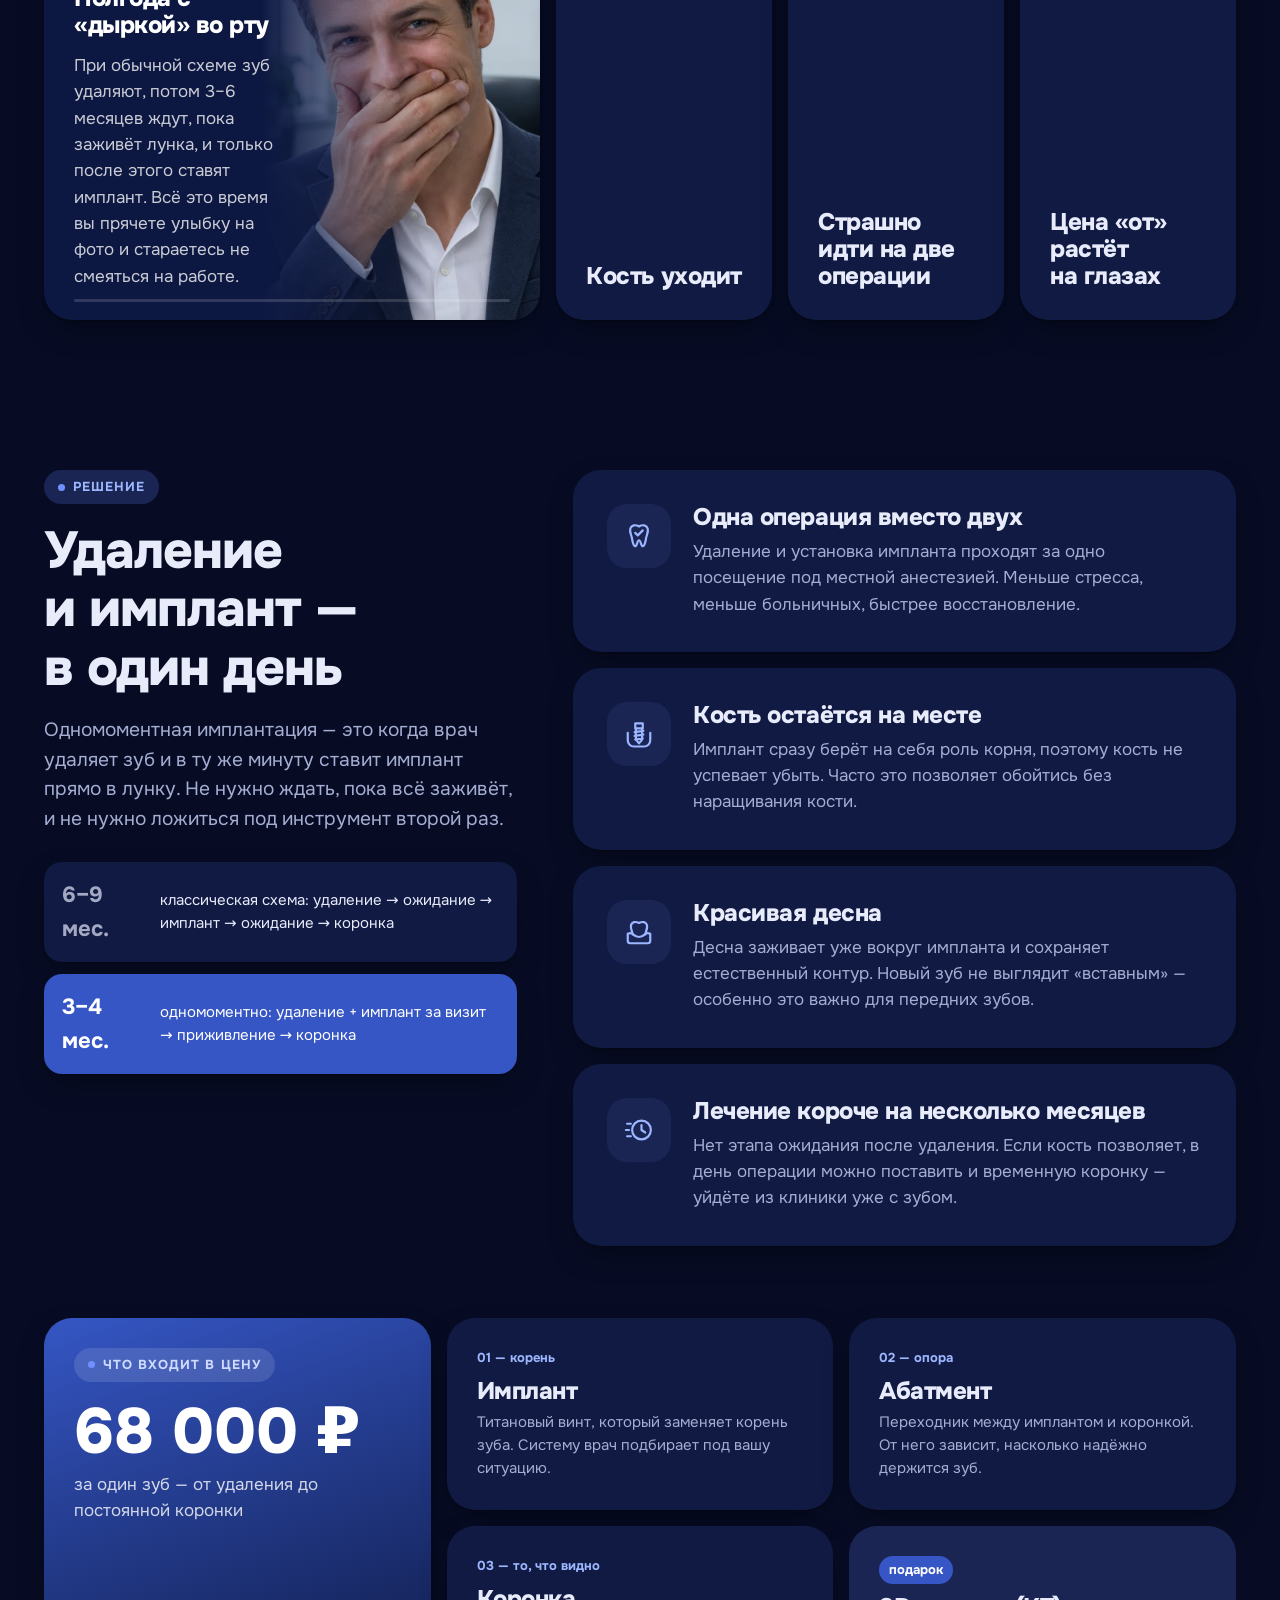
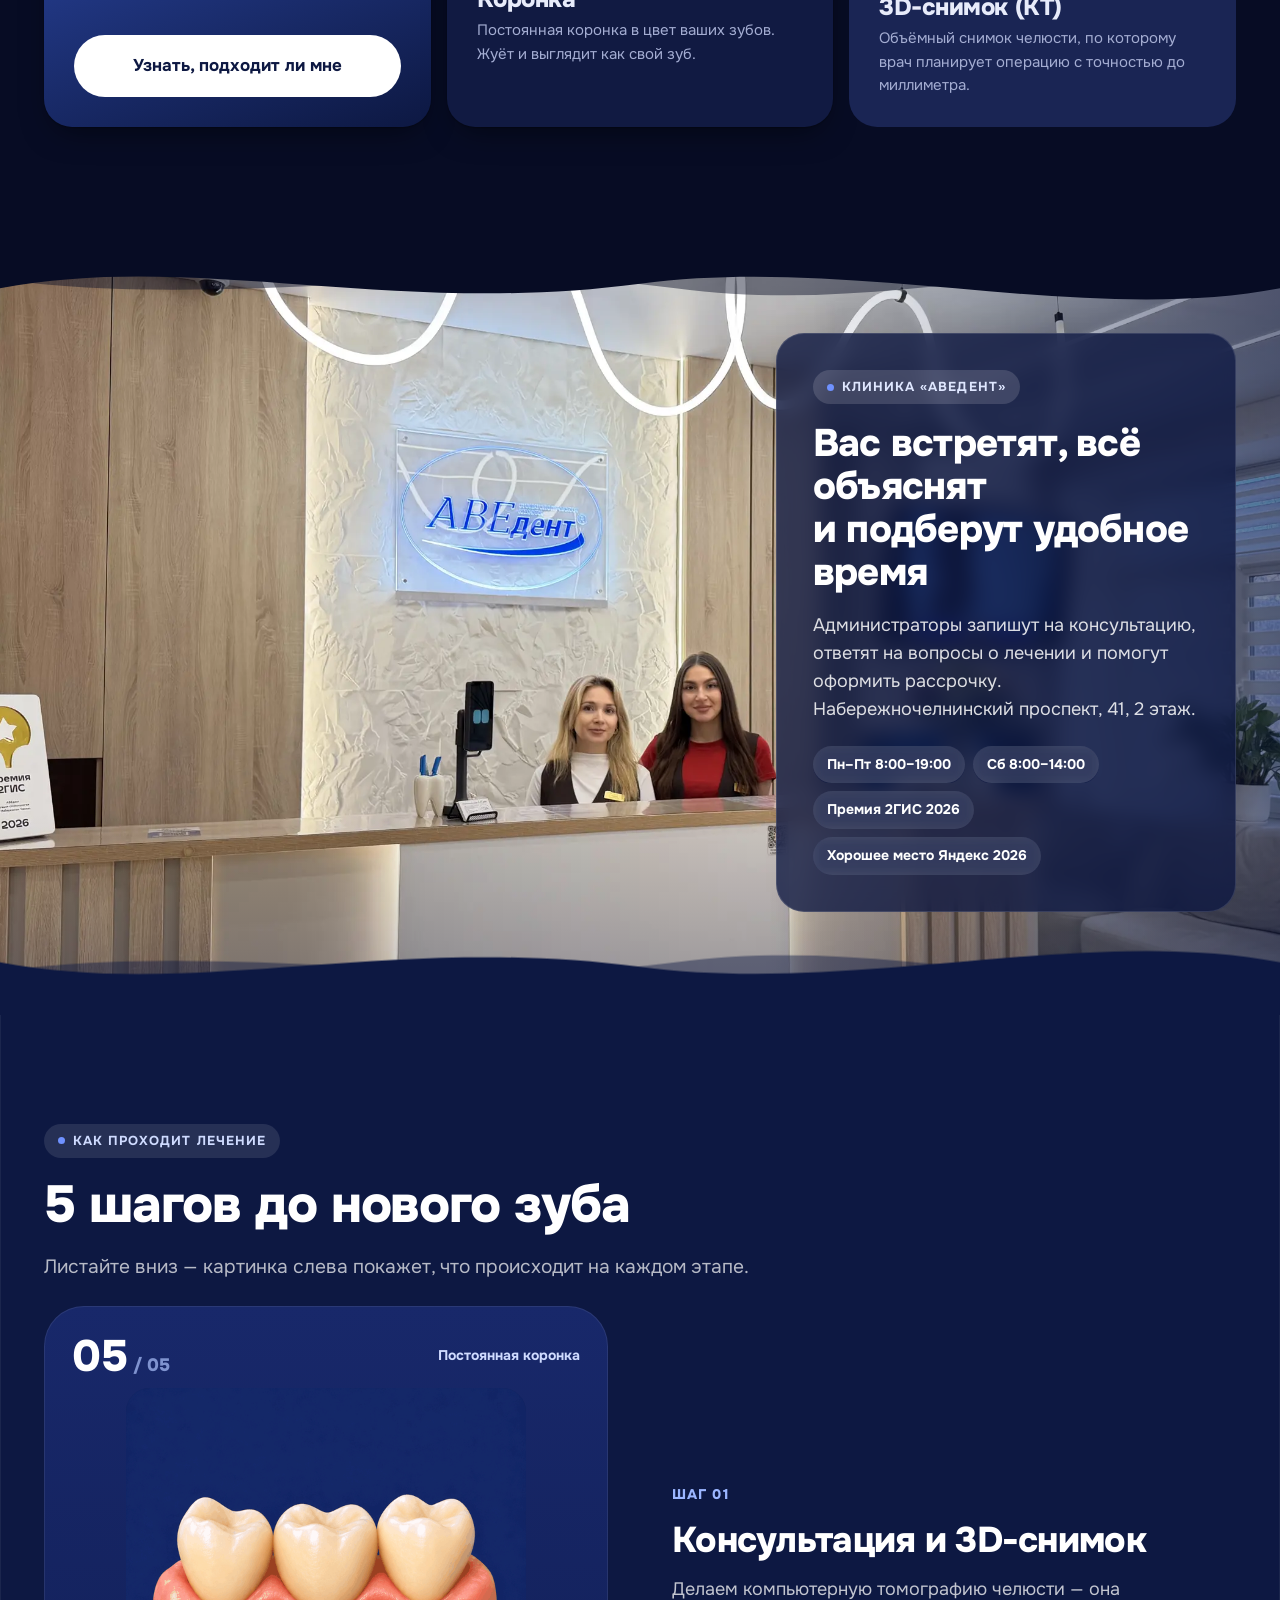
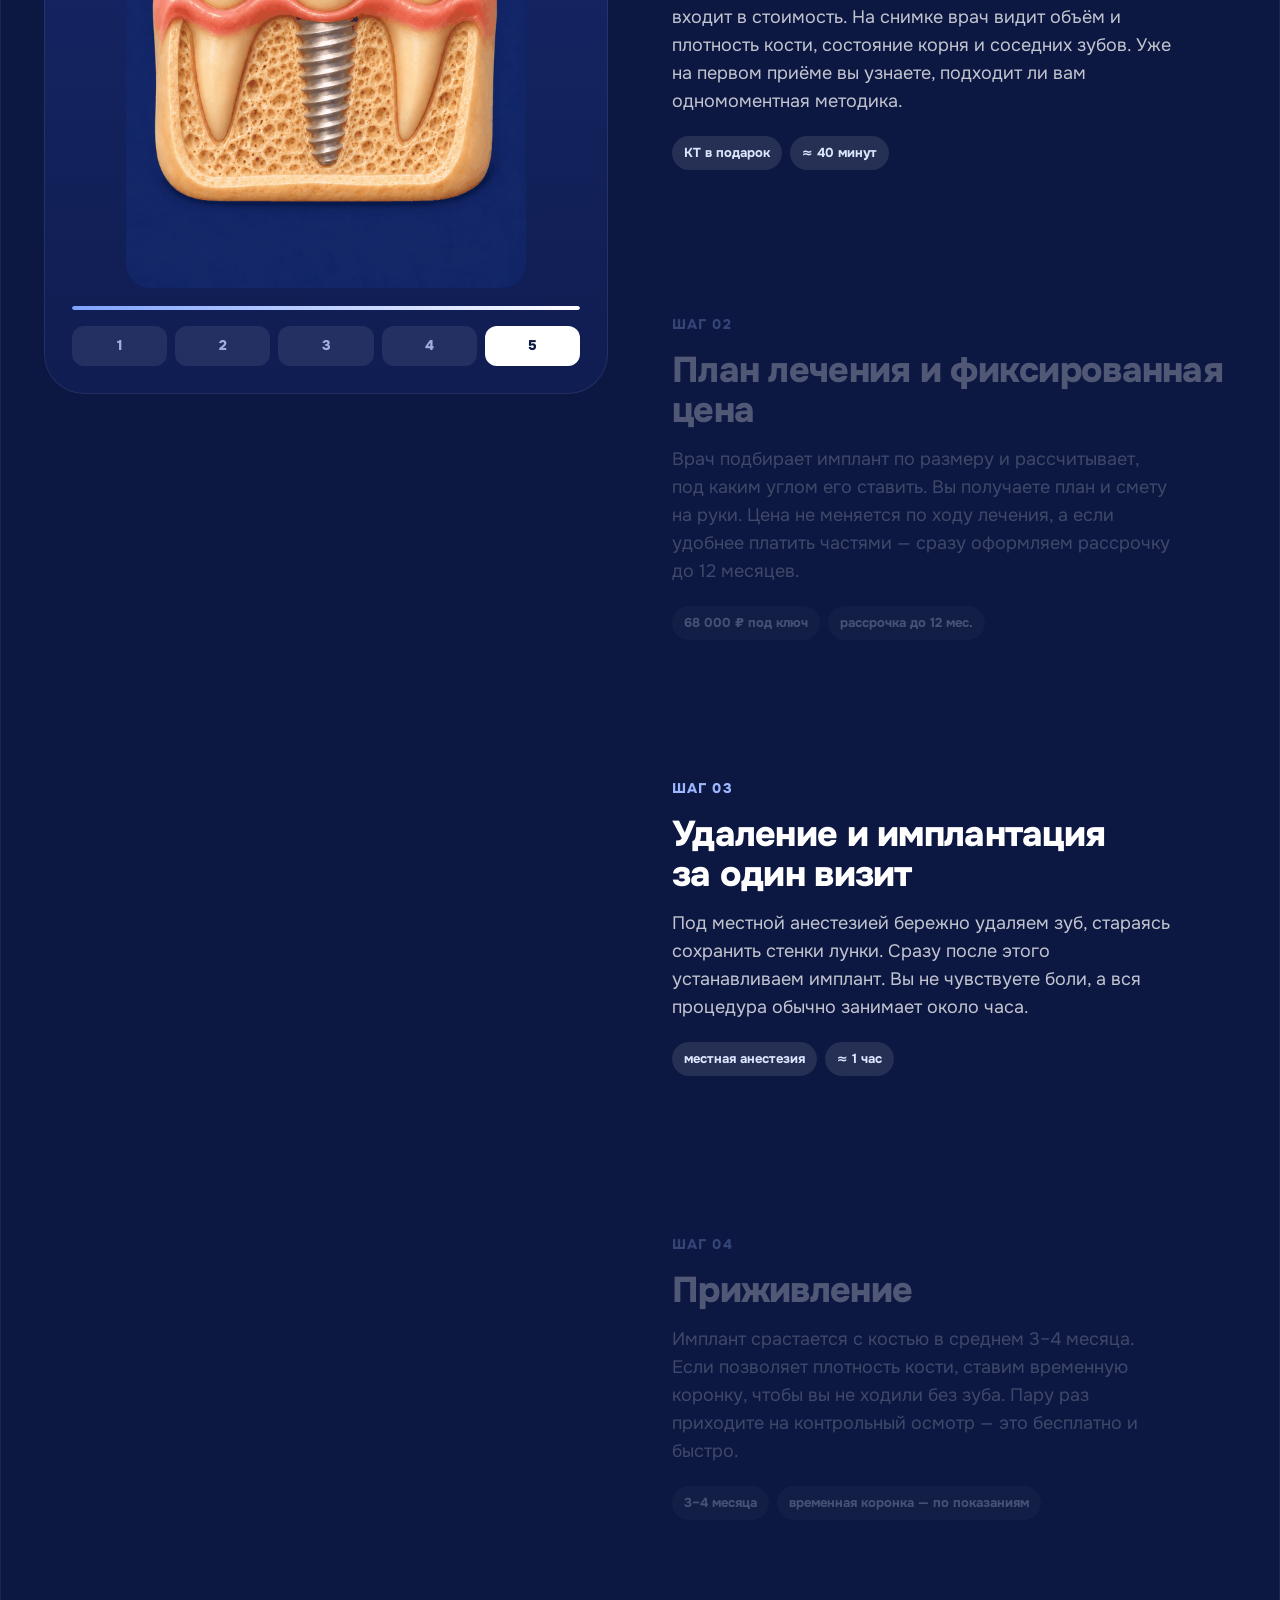
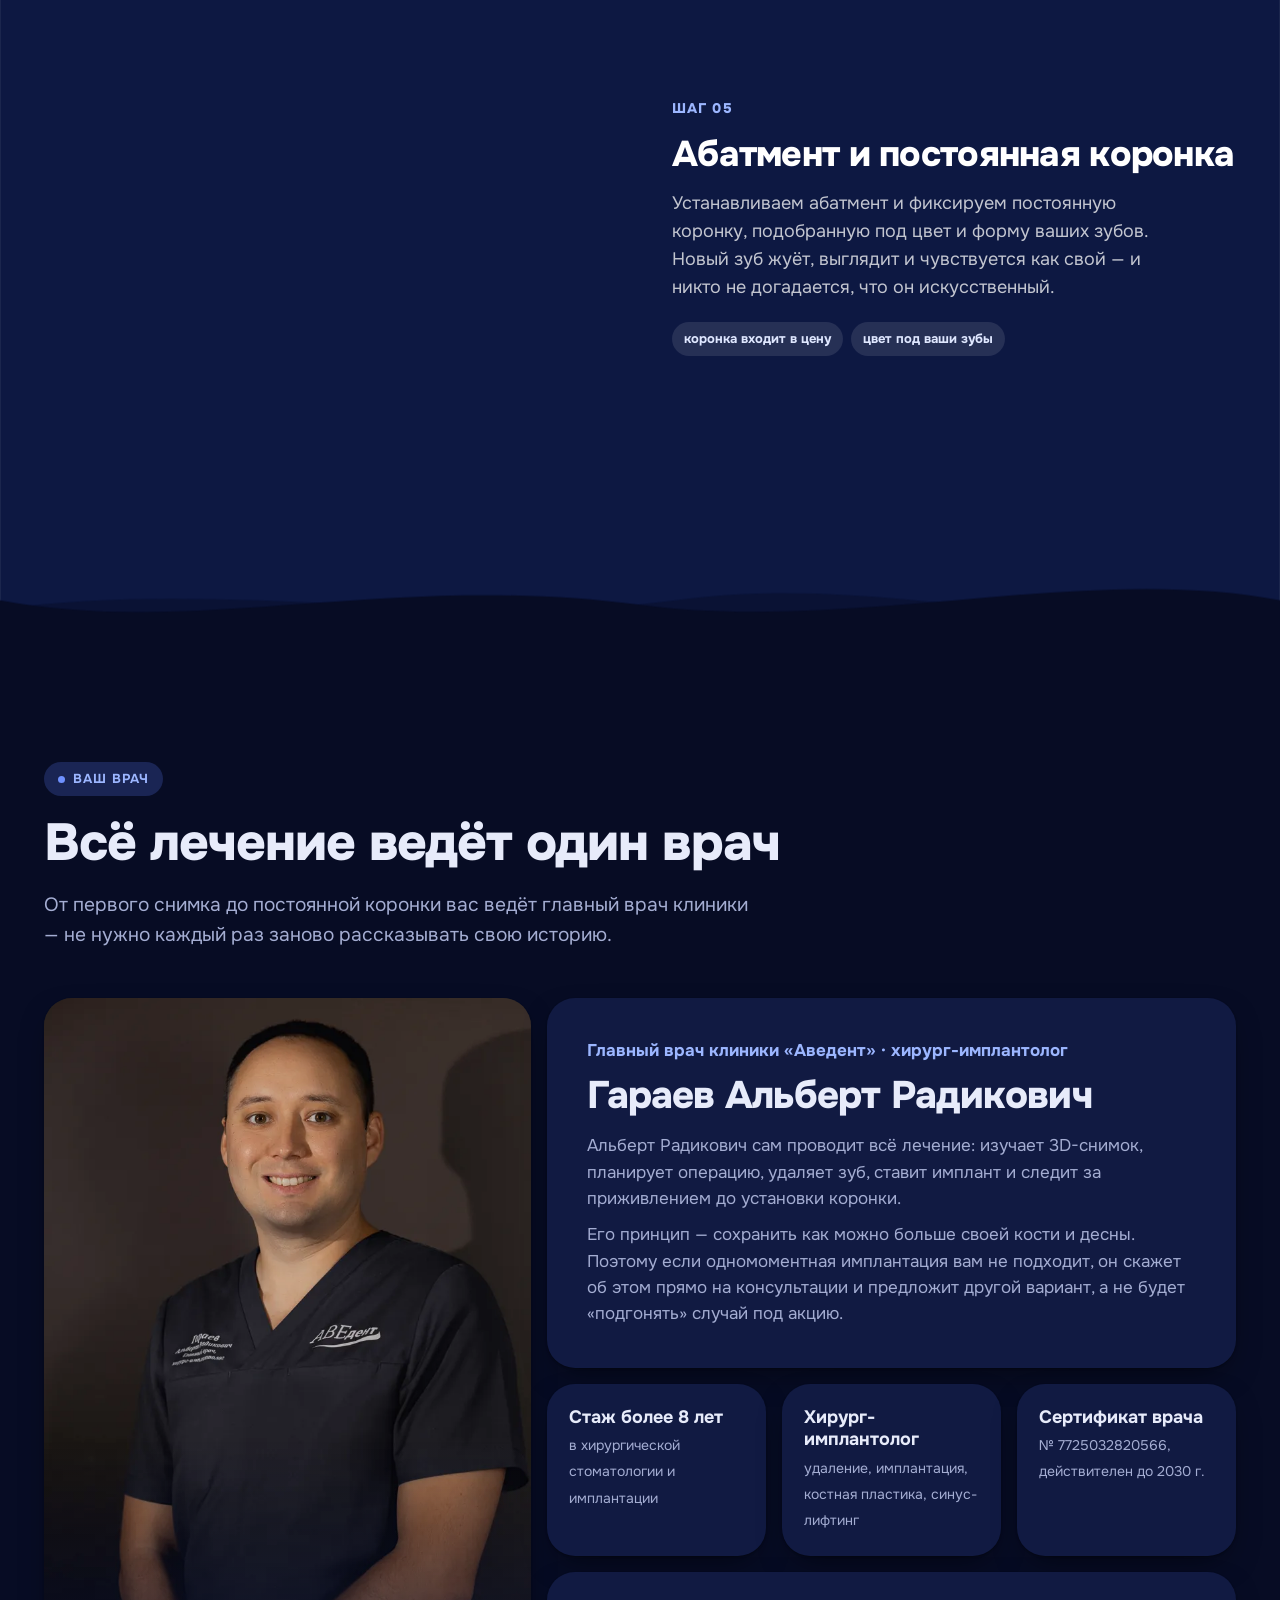
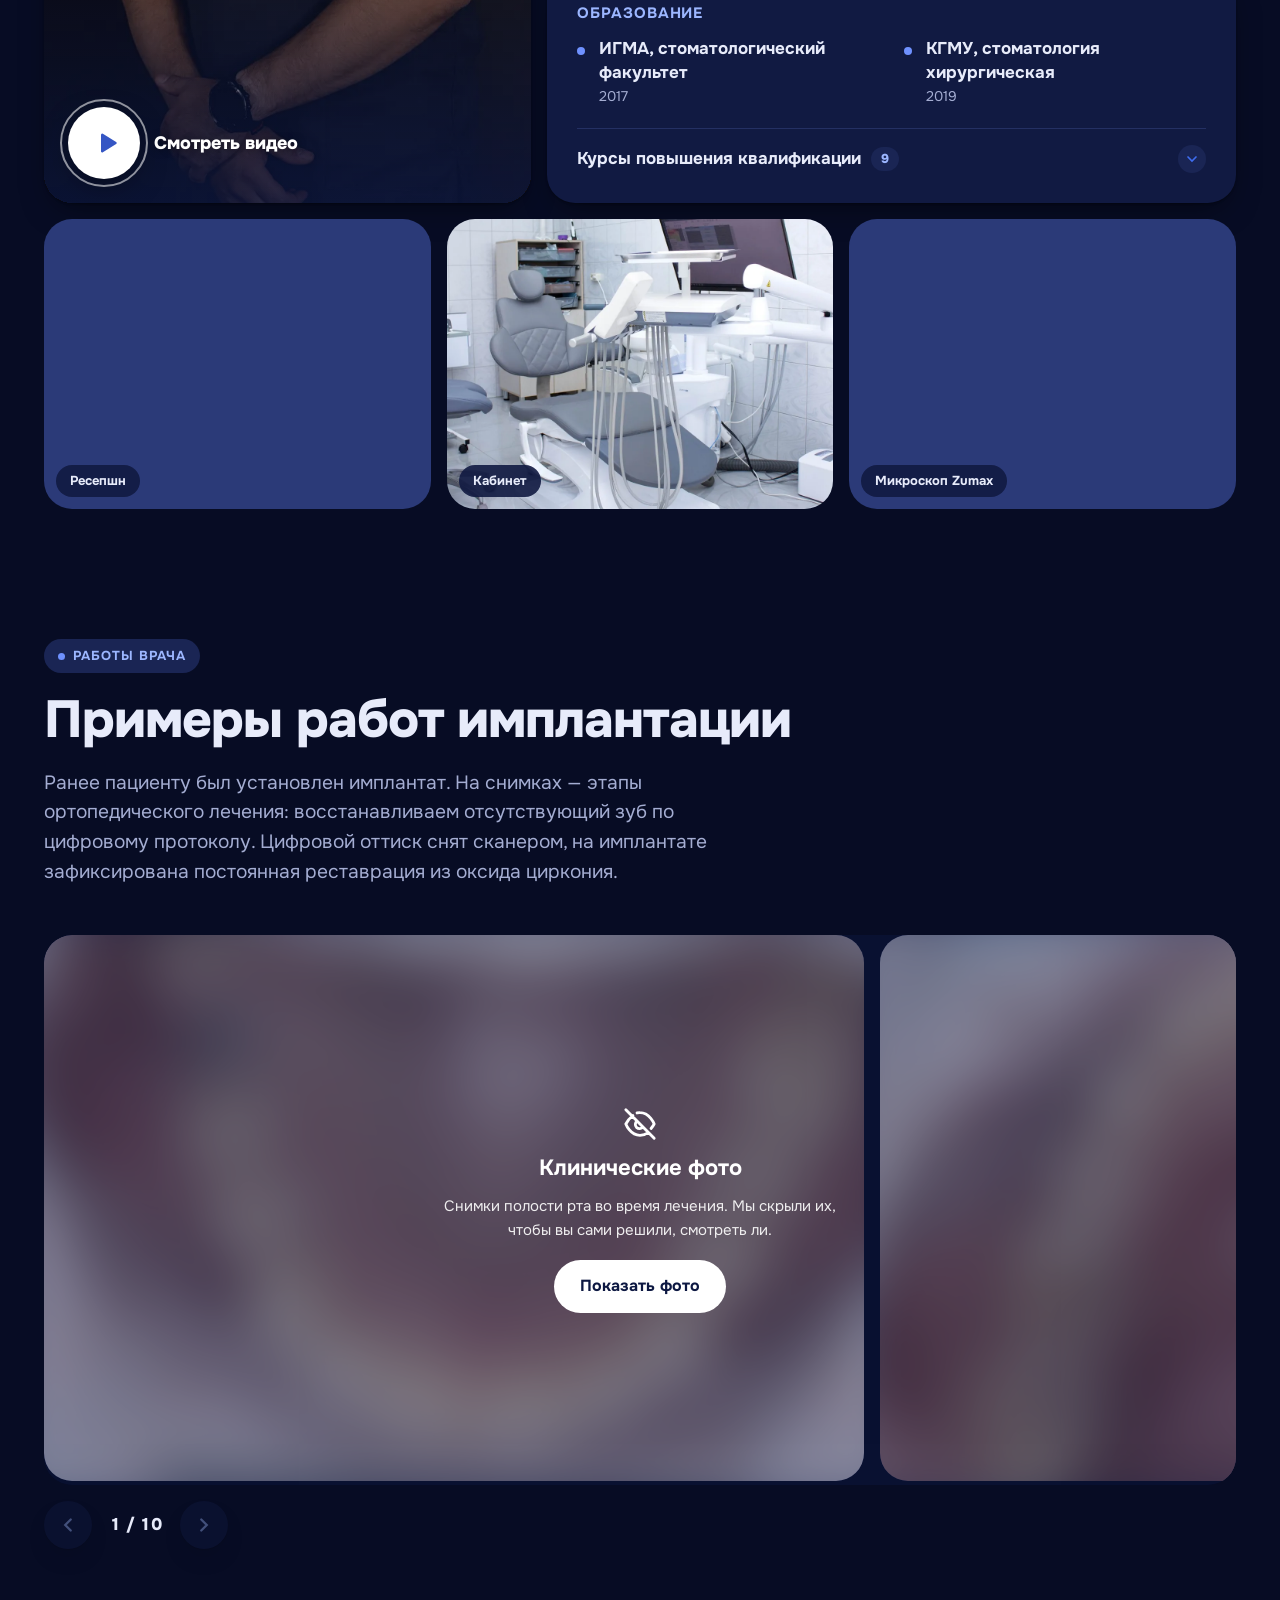
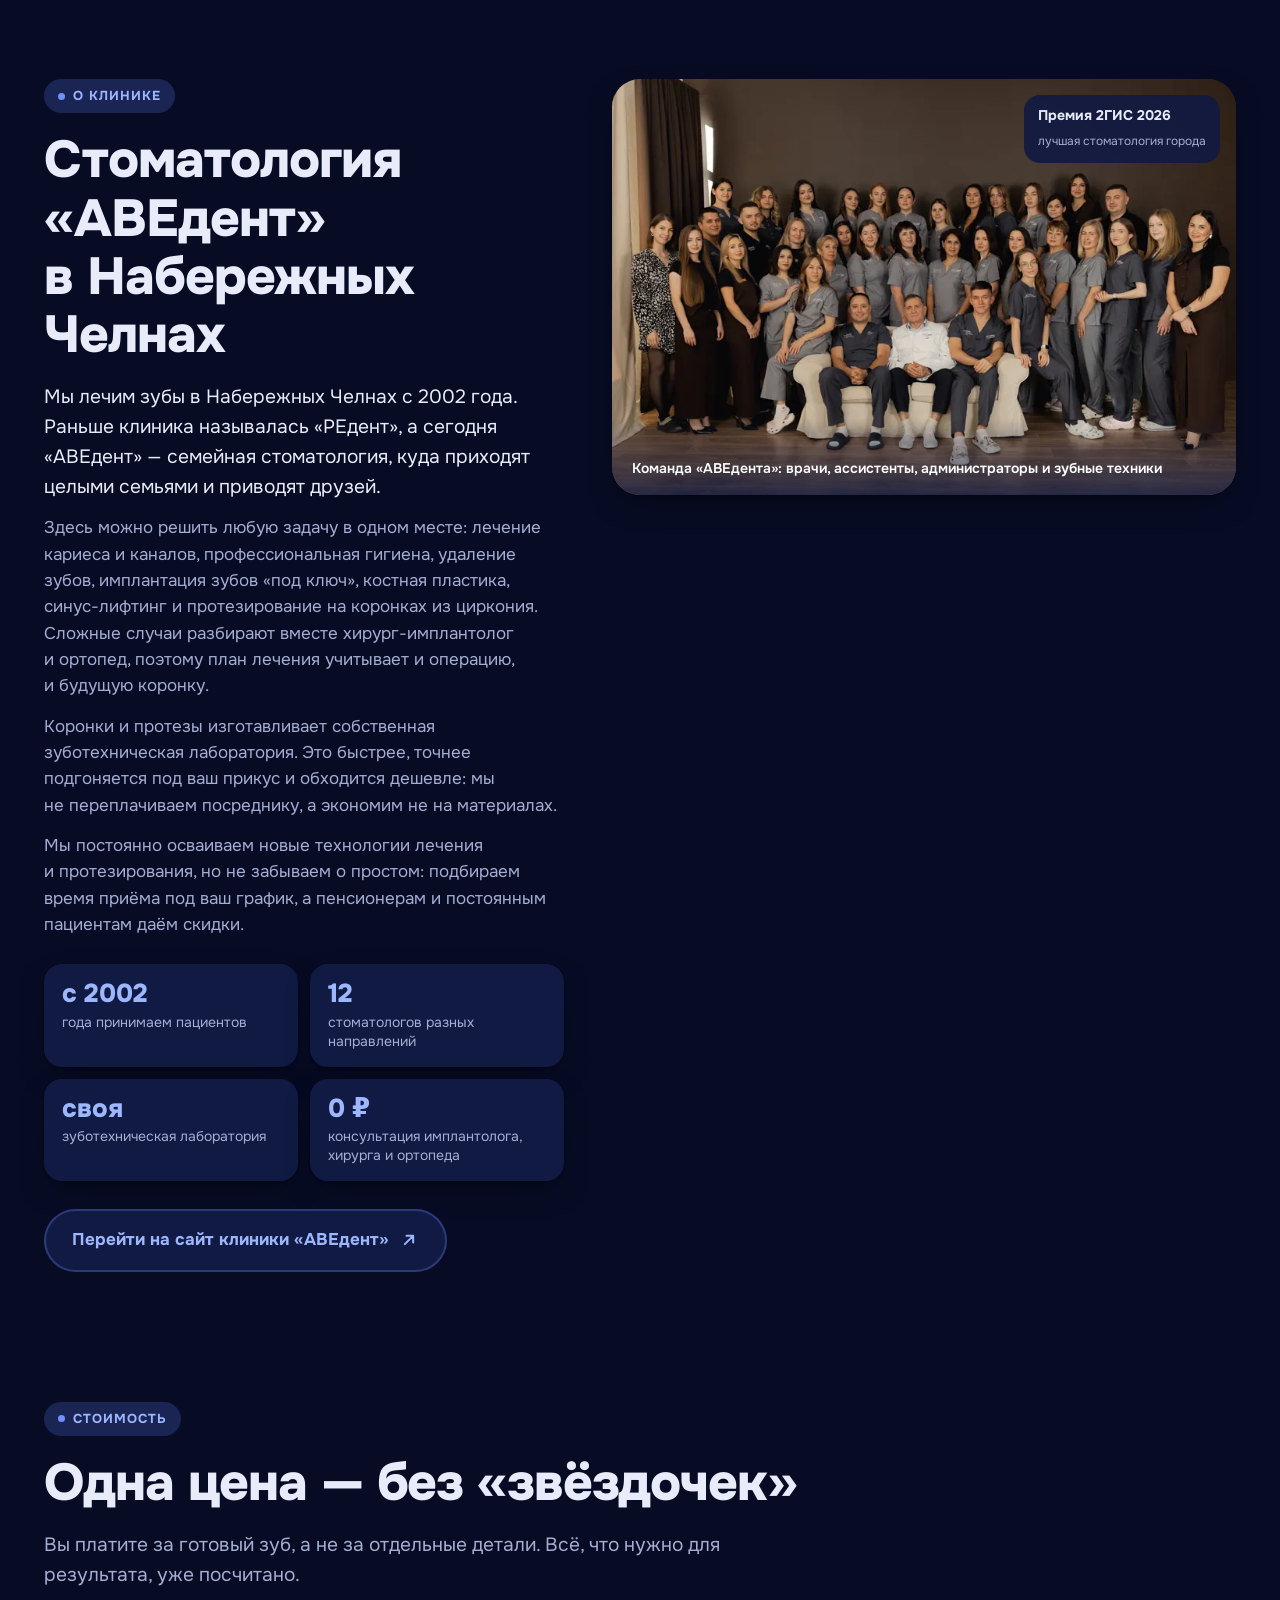
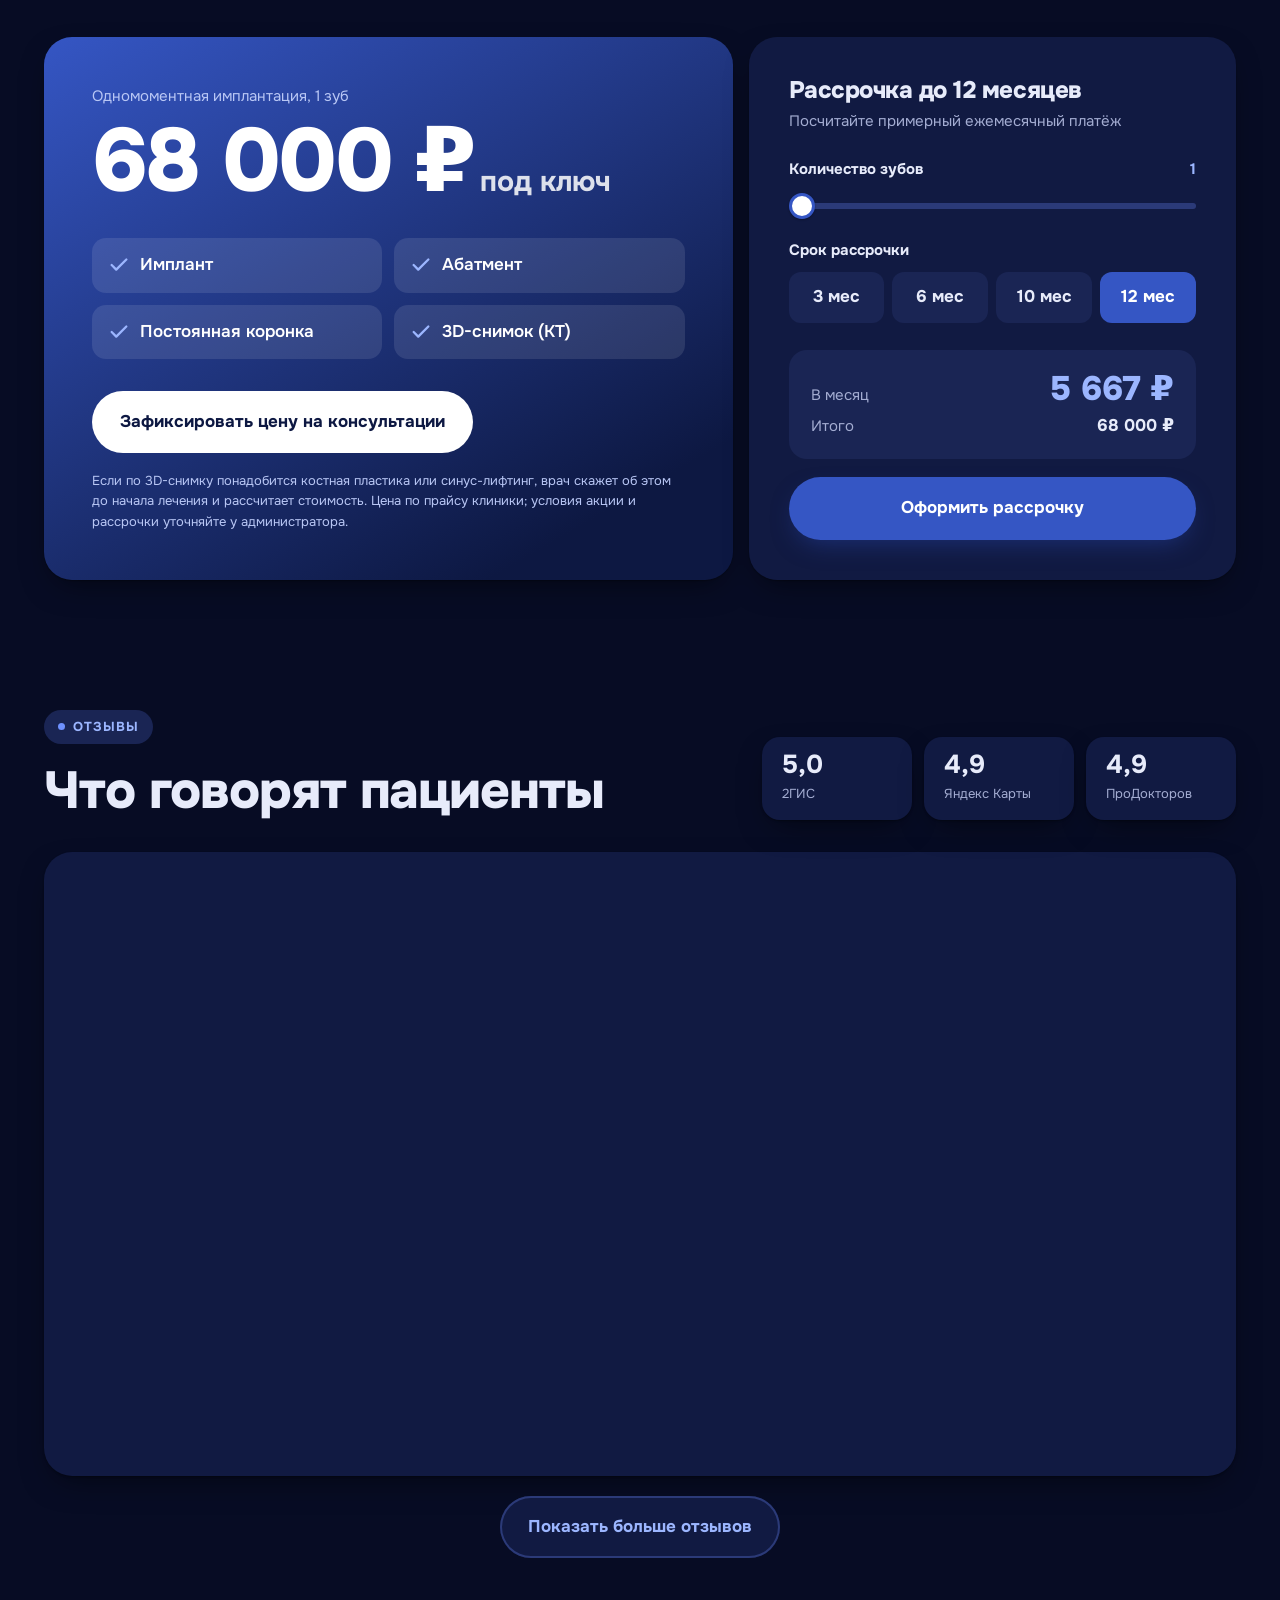
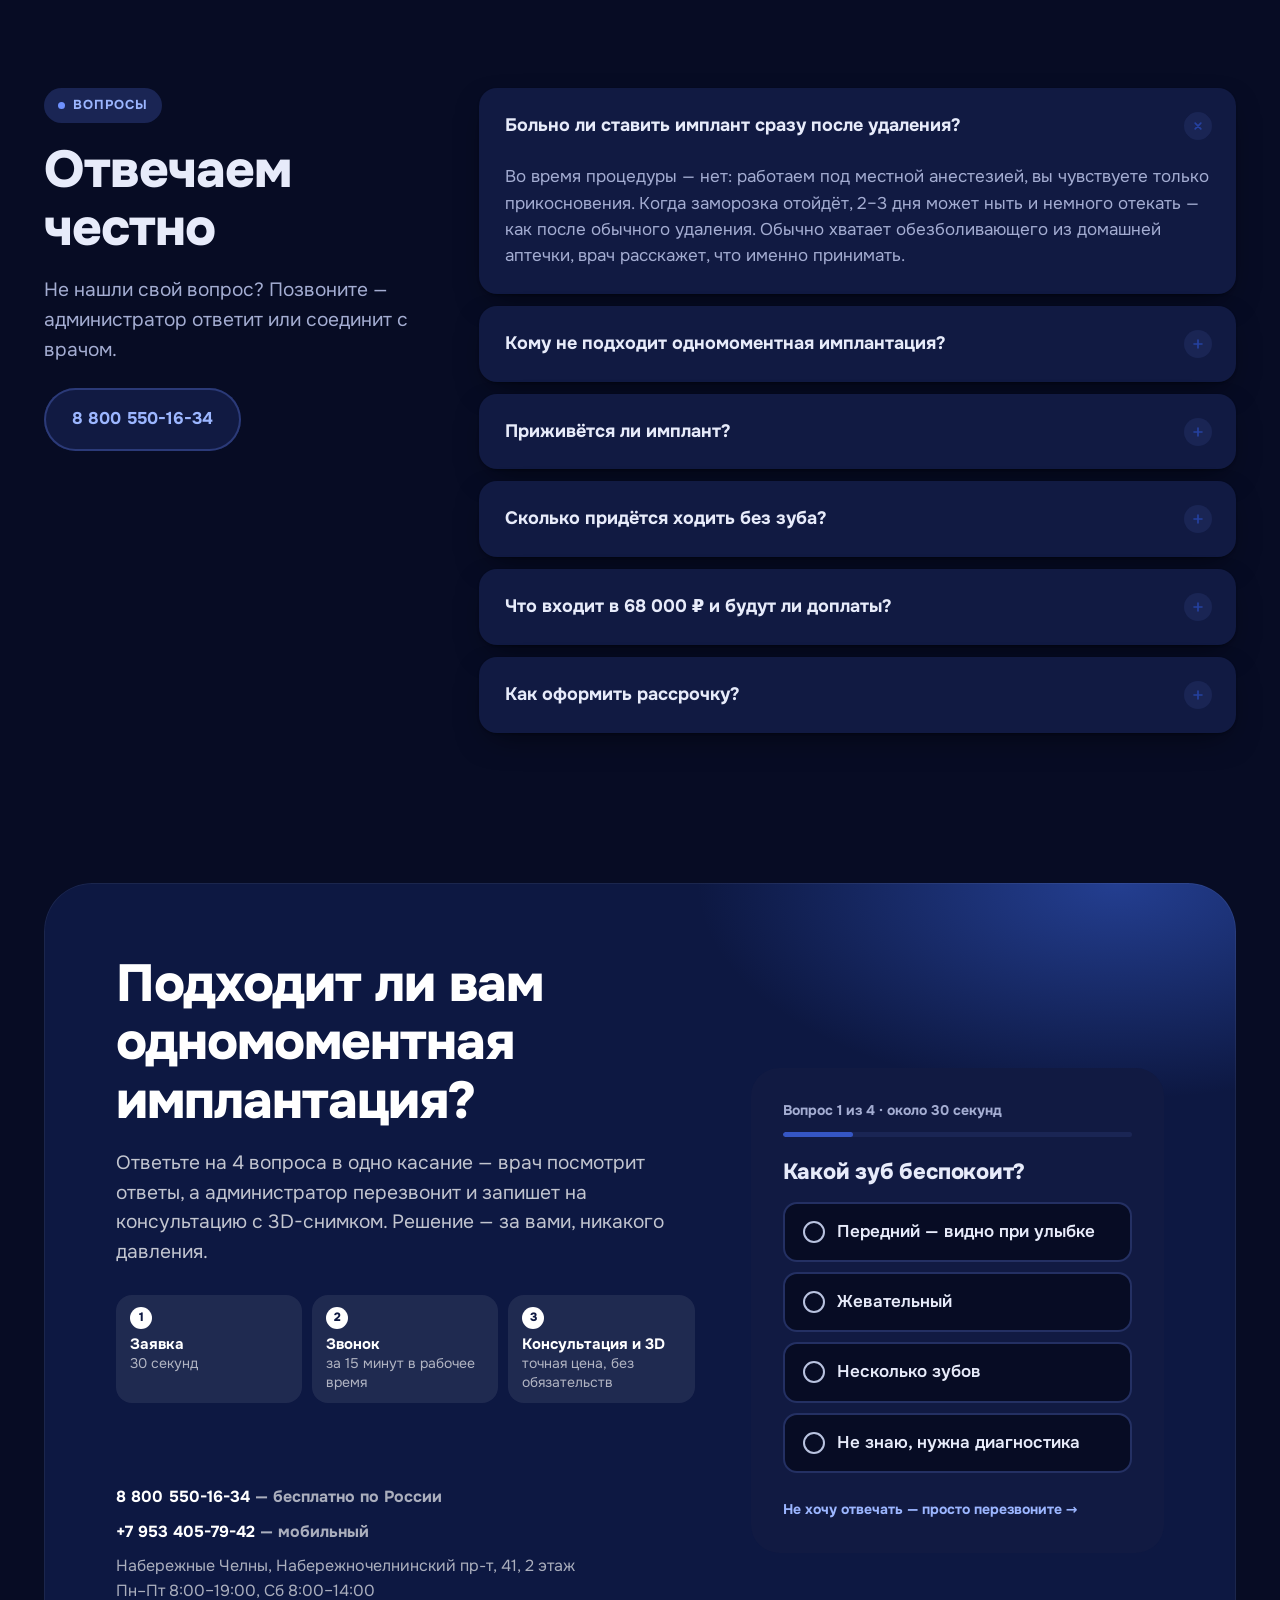
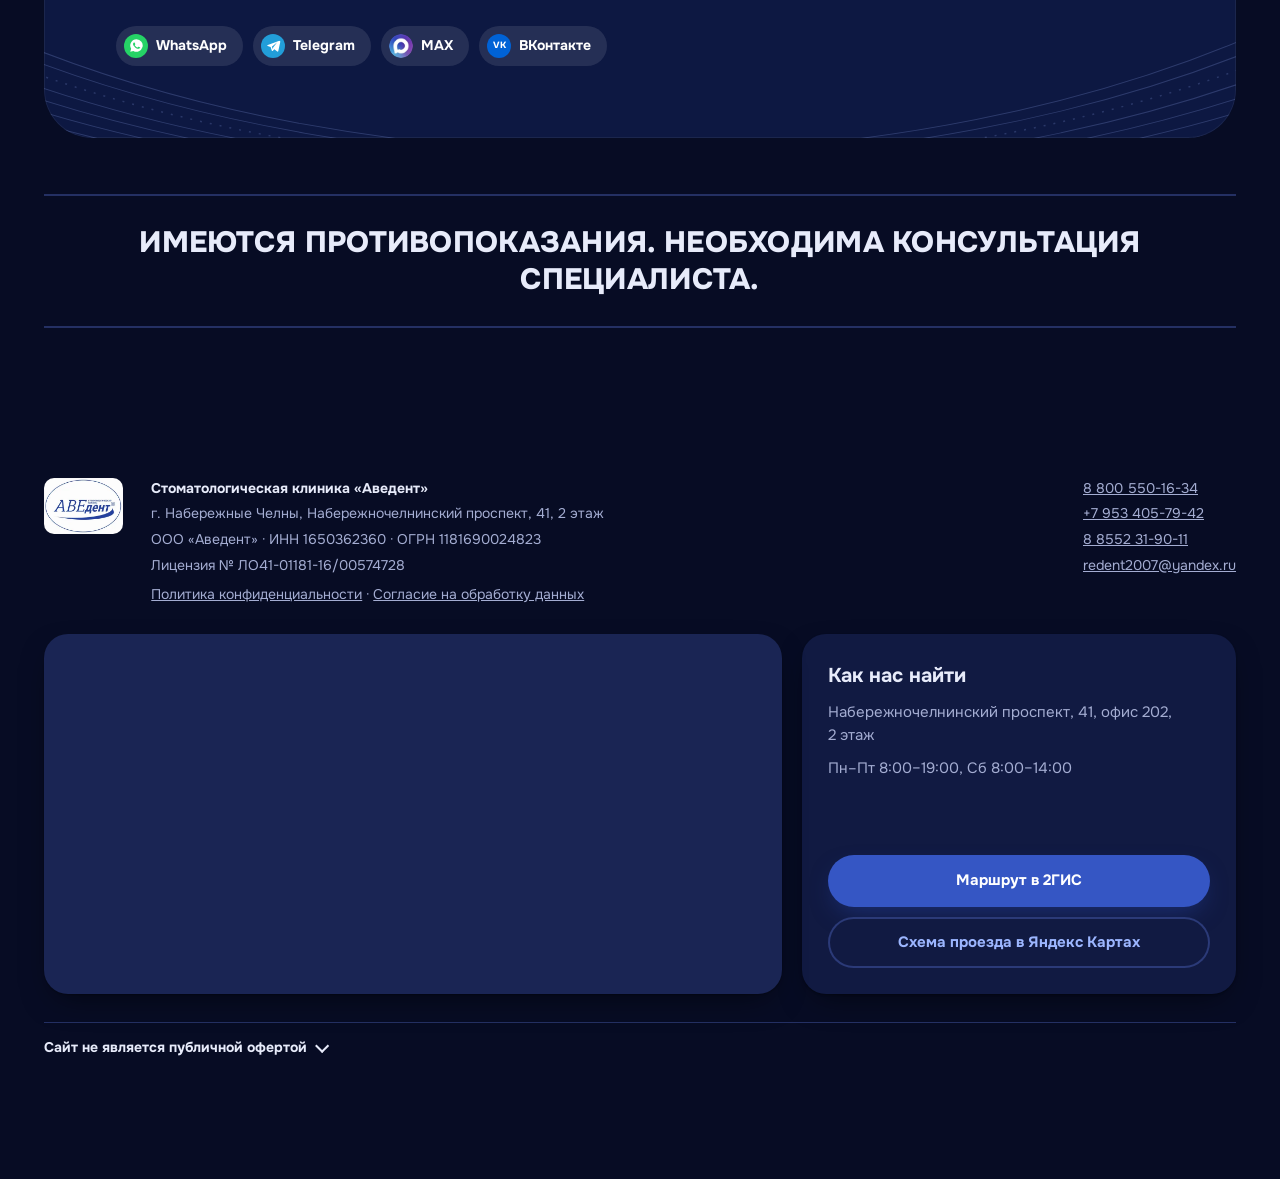
==== commit 3a404801: "Простой путь к заявке: быстрый вход «просто перезвоните», кнопки ведут прямо к форме с учётом намере" ====
--- a/index.html
+++ b/index.html
@@ -315,6 +315,32 @@
 .final-box .contour{color:#b9caff;opacity:.2;width:104%;height:240px;left:-2%;bottom:-130px}
 @media (max-width:640px){.h-main .contour{width:110%;height:170px;bottom:-60px;opacity:.12}.final-box .contour{width:120%;height:180px;bottom:-90px}}
 @media (prefers-reduced-motion:reduce){.contour .ct-acc{animation:none}.contour .ct-dot{display:none}}
+
+
+/* ПУТЬ К ЗАЯВКЕ: шаги, быстрый вход, выбор связи, экран «спасибо» */
+.path{list-style:none;display:grid;grid-template-columns:repeat(3,1fr);gap:10px;margin:0 0 26px;counter-reset:p}
+.path li{counter-increment:p;background:rgba(255,255,255,.08);border-radius:16px;padding:12px 14px;font-size:14px;line-height:1.3}
+.path li::before{content:counter(p);display:inline-grid;place-items:center;width:22px;height:22px;border-radius:50%;background:#fff;color:var(--navy);font-weight:800;font-size:12px;margin-bottom:6px}
+.path b{display:block;font-size:15px}.path span{color:rgba(255,255,255,.65)}
+.q-skip{display:block;width:100%;margin-top:6px;padding:10px 0 0;border:0;background:none;color:var(--accent);font-weight:700;font-size:14px;cursor:pointer;text-align:left}
+.q-skip:hover{text-decoration:underline}
+.form.last .q-skip{display:none}
+.fld{display:block}.fld>span{display:block;font-size:13px;font-weight:700;color:var(--muted);margin:0 0 6px 2px}.fld i{font-style:normal;font-weight:500}
+.how{display:flex;flex-wrap:wrap;gap:8px;margin:2px 0 16px}
+.how-t{width:100%;font-size:13px;font-weight:700;color:var(--muted);margin-left:2px}
+.how label{cursor:pointer}.how input{position:absolute;opacity:0;pointer-events:none}
+.how label span{display:inline-block;padding:9px 14px;border-radius:99px;border:2px solid var(--line);background:var(--bg);font-weight:600;font-size:14px;transition:border-color .2s,background .2s}
+.how input:checked+span{border-color:var(--blue);background:var(--surface);color:var(--accent)}
+.how input:focus-visible+span{box-shadow:0 0 0 3px rgba(63,109,240,.35)}
+.ok-ic{width:60px;height:60px;border-radius:50%;margin:0 auto 14px;display:grid;place-items:center;background:var(--sky);color:var(--blue)}
+.ok-ic svg{width:30px;height:30px}
+.ok-next{list-style:none;text-align:left;display:grid;gap:8px;margin:18px 0;font-size:14.5px;color:var(--muted)}
+.ok-next li{position:relative;padding-left:22px}.ok-next li::before{content:"";position:absolute;left:4px;top:.55em;width:7px;height:7px;border-radius:50%;background:var(--bright)}
+.ok-tel{font-weight:800;color:var(--accent);text-decoration:none}.ok-tel span{white-space:nowrap}
+.form.flash{animation:fFlash 1.2s var(--ease)}
+@keyframes fFlash{0%{box-shadow:0 0 0 0 rgba(63,109,240,.6)}100%{box-shadow:0 0 0 18px rgba(63,109,240,0)}}
+@media (max-width:980px){.path{gap:8px}.path li{padding:10px 12px;font-size:13px}.path b{font-size:14px}}
+@media (max-width:560px){.path{gap:6px;margin-bottom:6px}.path li{padding:9px 8px;text-align:center;font-size:12.5px}.path li::before{display:grid;margin:0 auto 4px;width:20px;height:20px;font-size:11px}.path b{font-size:13px}.path span{display:none}}
 
 /* BAND */
 .band{position:relative;padding:0;min-height:620px;display:flex;align-items:flex-end;margin-bottom:-48px;overflow:hidden;background:var(--navy)}
@@ -527,6 +553,8 @@
 .final-box h2{margin-bottom:18px}
 .final-box .lead{color:rgba(255,255,255,.75);margin-bottom:28px}
 .final-contacts{display:grid;gap:10px;font-size:16px}
+.final-box #formBox{grid-row:span 2}
+.final-side{align-self:start}
 .final-contacts a{text-decoration:none;font-weight:700}
 .final-contacts span{color:rgba(255,255,255,.65)}
 .form{background:var(--surface);color:var(--ink);border-radius:var(--r);padding:32px}
@@ -534,6 +562,7 @@
 .form .sub{color:var(--muted);font-size:15px;margin-bottom:20px}
 .form input[type=text],.form input[type=tel]{width:100%;border:2px solid var(--line);border-radius:14px;padding:16px 18px;font-size:17px;margin-bottom:12px;background:var(--bg);transition:border-color .2s;color:var(--ink)}
 .form input:focus{outline:none;border-color:var(--blue);background:var(--surface)}
+.form input.err{border-color:#d23c4f}
 .form .btn{width:100%;margin-top:4px}
 .form .agree{display:flex;gap:10px;font-size:12.5px;color:var(--muted);margin-top:14px;line-height:1.4}
 .form .agree input{margin-top:2px;flex:none;width:18px;height:18px;accent-color:var(--blue)}
@@ -756,7 +785,7 @@
       <svg class="i-moon" viewBox="0 0 24 24" fill="none" stroke="currentColor" stroke-width="2" stroke-linecap="round" stroke-linejoin="round" aria-hidden="true"><path d="M21 12.8A9 9 0 1 1 11.2 3a7 7 0 0 0 9.8 9.8z"/></svg>
       <svg class="i-sun" viewBox="0 0 24 24" fill="none" stroke="currentColor" stroke-width="2" stroke-linecap="round" aria-hidden="true"><circle cx="12" cy="12" r="4.5"/><path d="M12 2v2M12 20v2M4.9 4.9l1.4 1.4M17.7 17.7l1.4 1.4M2 12h2M20 12h2M4.9 19.1l1.4-1.4M17.7 6.3l1.4-1.4"/></svg>
     </button>
-    <a class="btn btn-primary" href="#form" data-goal="cta_header">Записаться</a>
+    <a class="btn btn-primary" href="#form" data-flow="quick" data-goal="cta_header">Записаться</a>
   </div>
 </header>
 
@@ -1227,7 +1256,7 @@
           <div class="row"><span class="t">В месяц</span><span class="m" id="perMonth">5 667 ₽</span></div>
           <div class="row"><span class="t">Итого</span><b id="total">68 000 ₽</b></div>
         </div>
-        <a class="btn btn-primary" href="#form" data-goal="cta_calc">Оформить рассрочку</a>
+        <a class="btn btn-primary" href="#form" data-pay="Рассрочка" data-goal="cta_calc">Оформить рассрочку</a>
       </div>
     </div>
   </div>
@@ -1304,21 +1333,11 @@
       <svg class="contour" viewBox="0 0 600 300" preserveAspectRatio="none" aria-hidden="true" focusable="false"><g fill="none" stroke="currentColor" stroke-width="1" vector-effect="non-scaling-stroke"><path d="M-10,8 C170,208 430,208 610,-6"/><path d="M-10,24 C170,215 430,215 610,13"/><path d="M-10,56 C170,229 430,229 610,51"/><path d="M-10,72 C170,236 430,236 610,70"/><path d="M-10,88 C170,243 430,243 610,89"/><path d="M-10,104 C170,250 430,250 610,108"/><path d="M-10,120 C170,257 430,257 610,127"/></g><path class="ct-acc" d="M-10,40 C170,222 430,222 610,32" fill="none" stroke="currentColor" stroke-width="1.5" stroke-dasharray="2 8" vector-effect="non-scaling-stroke"/><circle class="ct-dot" r="2.6" fill="currentColor"><animateMotion dur="16s" repeatCount="indefinite" path="M-10,40 C170,222 430,222 610,32" keyPoints="0;1;0" keyTimes="0;.5;1" calcMode="linear"/></circle></svg>
       <div>
         <h2>Подходит ли вам одномоментная имплантация?</h2>
-        <p class="lead">Ответьте на 4 коротких вопроса — врач посмотрит ответы и перезвонит с честным ответом. Дальше 3D-снимок и консультация с точной ценой. Решение — за вами, никакого давления.</p>
-        <div class="final-contacts">
-          <a href="tel:+78005501634">8 800 550-16-34 <span>— бесплатно по России</span></a>
-          <a href="tel:+79534057942">+7 953 405-79-42 <span>— мобильный</span></a>
-          <div><span>Набережные Челны, Набережночелнинский пр-т, 41, 2 этаж<br>Пн–Пт 8:00–19:00, Сб 8:00–14:00</span></div>
-        </div>
-        <div class="msgr">
-          <a href="https://wa.me/79534057942" target="_blank" rel="noopener" style="--c:#25D366"><i><svg viewBox="0 0 24 24" fill="currentColor"><path d="M12 2a10 10 0 0 0-8.6 15.1L2 22l5-1.3A10 10 0 1 0 12 2zm5.3 14.1c-.2.6-1.3 1.2-1.8 1.2-.5.1-1 .2-3.3-.7-2.8-1.1-4.5-3.9-4.7-4.1-.1-.2-1.1-1.5-1.1-2.8s.7-2 1-2.3c.2-.3.5-.3.7-.3h.5c.2 0 .4 0 .6.5l.8 2c.1.2.1.4 0 .5l-.3.5-.4.4c-.1.2-.3.3-.1.6.2.3.8 1.3 1.7 2.1 1.2 1 2.1 1.3 2.4 1.5.3.1.5.1.6-.1l.9-1c.2-.3.4-.2.6-.1l1.9.9c.3.1.5.2.5.3.1.2.1.7-.1 1.2z"/></svg></i>WhatsApp</a>
-          <a href="https://t.me/avedent_clinic" target="_blank" rel="noopener" style="--c:#229ED9"><i><svg viewBox="0 0 24 24" fill="currentColor"><path d="M21.4 4.2 2.9 11.3c-1.3.5-1.2 1.2-.2 1.5l4.7 1.5 1.8 5.6c.2.6.4.8.9.8.4 0 .6-.2.9-.4l2.3-2.2 4.7 3.5c.9.5 1.5.2 1.7-.8l3.1-14.5c.3-1.3-.5-1.8-1.4-1.5zM9.4 14l8.5-7.4-6.5 8.4-.3 3-1.7-4z"/></svg></i>Telegram</a>
-          <a href="https://max.ru/u/f9LHodD0cOIe90G69rS9rvCxZsvL_yTMy5j144swTtDAnE0NnGtZ9OFBLC4" target="_blank" rel="noopener" style="--c:transparent"><i><img src="img/icons/max.webp" width="24" height="24" alt="" loading="lazy"></i>MAX</a>
-          <a href="https://vk.com/avedent_clinic" target="_blank" rel="noopener" style="--c:#0062D6"><i><b>VK</b></i>ВКонтакте</a>
-        </div>
+        <p class="lead">Ответьте на 4 вопроса в одно касание — врач посмотрит ответы, а администратор перезвонит и запишет на консультацию с 3D-снимком. Решение — за вами, никакого давления.</p>
+        <ol class="path"><li><b>Заявка</b><span>30 секунд</span></li><li><b>Звонок</b><span>за 15 минут в рабочее время</span></li><li><b>Консультация и 3D</b><span>точная цена, без обязательств</span></li></ol>
       </div>
       <div class="form quiz" id="formBox">
-        <div class="q-head"><span id="qLabel">Вопрос 1 из 4</span><button type="button" class="q-back" id="qBack" hidden>← Назад</button></div>
+        <div class="q-head"><span id="qLabel">Вопрос 1 из 4 · около 30 секунд</span><button type="button" class="q-back" id="qBack" hidden>← Назад</button></div>
         <div class="q-bar"><i id="qBar"></i></div>
         <form id="leadForm" novalidate>
           <fieldset class="q-step on" data-q="1">
@@ -1347,20 +1366,47 @@
             <label class="opt"><input type="radio" name="pay" value="Рассрочка"><span>В рассрочку до 12 месяцев</span></label>
             <label class="opt"><input type="radio" name="pay" value="Пока не знаю"><span>Пока не знаю</span></label>
           </fieldset>
+          <button type="button" class="q-skip" id="qSkip">Не хочу отвечать — просто перезвоните →</button>
           <fieldset class="q-step" data-q="5">
-            <legend>Почти готово!</legend>
+            <legend id="qTitle">Почти готово!</legend>
             <p class="sub" id="qResult">Врач посмотрит ваши ответы и перезвонит, чтобы рассказать, подходит ли вам одномоментная имплантация и сколько это будет стоить.</p>
-            <input type="text" name="name" placeholder="Ваше имя" autocomplete="name" maxlength="60" required>
-            <input type="tel" name="phone" placeholder="+7 (___) ___-__-__" autocomplete="tel" required>
+            <label class="fld"><span>Телефон</span><input type="tel" name="phone" placeholder="+7 (___) ___-__-__" autocomplete="tel" inputmode="tel" required></label>
+            <label class="fld"><span>Как к вам обращаться <i>— необязательно</i></span><input type="text" name="name" placeholder="Имя" autocomplete="given-name" maxlength="60"></label>
+            <div class="how" role="radiogroup" aria-label="Как удобнее связаться">
+              <span class="how-t">Как удобнее связаться</span>
+              <label><input type="radio" name="contact" value="Звонок" checked><span>Звонок</span></label>
+              <label><input type="radio" name="contact" value="WhatsApp"><span>WhatsApp</span></label>
+              <label><input type="radio" name="contact" value="Telegram"><span>Telegram</span></label>
+              <label><input type="radio" name="contact" value="MAX"><span>MAX</span></label>
+            </div>
             <input type="hidden" name="service" value="Одномоментная имплантация">
             <!-- антибот: поле-ловушка (люди его не видят), метки времени и токен сервера -->
             <div class="hp" aria-hidden="true"><label>Ваш сайт <input type="text" name="website" tabindex="-1" autocomplete="off"></label></div>
             <input type="hidden" name="ts"><input type="hidden" name="tk"><input type="hidden" name="hm">
-            <button class="btn btn-primary" type="submit">Получить ответ врача</button>
+            <button class="btn btn-primary" type="submit" id="qSubmit">Получить ответ врача</button>
             <label class="agree"><input type="checkbox" name="agree" required> <span>Даю <a href="consent.html" target="_blank" rel="noopener">согласие на обработку персональных данных</a> и принимаю <a href="privacy.html" target="_blank" rel="noopener">политику конфиденциальности</a></span></label>
           </fieldset>
         </form>
-        <div class="ok"><h3>Спасибо!</h3><p class="sub" style="margin:8px 0 0">Администратор перезвонит в течение 15 минут в рабочее время и подберёт удобное время консультации.</p></div>
+        <div class="ok" role="status" aria-live="polite">
+          <div class="ok-ic" aria-hidden="true"><svg viewBox="0 0 24 24" fill="none" stroke="currentColor" stroke-width="2.6" stroke-linecap="round" stroke-linejoin="round"><path d="M5 12.5l4.5 4.5L19 7.5"/></svg></div>
+          <h3>Заявка принята</h3>
+          <p class="sub" id="okWhen">Администратор свяжется с вами в течение 15 минут и подберёт удобное время консультации.</p>
+          <ul class="ok-next"><li>Держите телефон рядом — ответим с номера клиники</li><li>На консультацию возьмите паспорт и прошлые снимки, если есть</li><li>3D-снимок сделаем в клинике — он входит в стоимость лечения</li></ul>
+          <a class="ok-tel" href="tel:+78005501634">Не хотите ждать? <span>8 800 550-16-34</span></a>
+        </div>
+      </div>
+      <div class="final-side">
+        <div class="final-contacts">
+          <a href="tel:+78005501634">8 800 550-16-34 <span>— бесплатно по России</span></a>
+          <a href="tel:+79534057942">+7 953 405-79-42 <span>— мобильный</span></a>
+          <div><span>Набережные Челны, Набережночелнинский пр-т, 41, 2 этаж<br>Пн–Пт 8:00–19:00, Сб 8:00–14:00</span></div>
+        </div>
+        <div class="msgr">
+          <a href="https://wa.me/79534057942" target="_blank" rel="noopener" style="--c:#25D366"><i><svg viewBox="0 0 24 24" fill="currentColor"><path d="M12 2a10 10 0 0 0-8.6 15.1L2 22l5-1.3A10 10 0 1 0 12 2zm5.3 14.1c-.2.6-1.3 1.2-1.8 1.2-.5.1-1 .2-3.3-.7-2.8-1.1-4.5-3.9-4.7-4.1-.1-.2-1.1-1.5-1.1-2.8s.7-2 1-2.3c.2-.3.5-.3.7-.3h.5c.2 0 .4 0 .6.5l.8 2c.1.2.1.4 0 .5l-.3.5-.4.4c-.1.2-.3.3-.1.6.2.3.8 1.3 1.7 2.1 1.2 1 2.1 1.3 2.4 1.5.3.1.5.1.6-.1l.9-1c.2-.3.4-.2.6-.1l1.9.9c.3.1.5.2.5.3.1.2.1.7-.1 1.2z"/></svg></i>WhatsApp</a>
+          <a href="https://t.me/avedent_clinic" target="_blank" rel="noopener" style="--c:#229ED9"><i><svg viewBox="0 0 24 24" fill="currentColor"><path d="M21.4 4.2 2.9 11.3c-1.3.5-1.2 1.2-.2 1.5l4.7 1.5 1.8 5.6c.2.6.4.8.9.8.4 0 .6-.2.9-.4l2.3-2.2 4.7 3.5c.9.5 1.5.2 1.7-.8l3.1-14.5c.3-1.3-.5-1.8-1.4-1.5zM9.4 14l8.5-7.4-6.5 8.4-.3 3-1.7-4z"/></svg></i>Telegram</a>
+          <a href="https://max.ru/u/f9LHodD0cOIe90G69rS9rvCxZsvL_yTMy5j144swTtDAnE0NnGtZ9OFBLC4" target="_blank" rel="noopener" style="--c:transparent"><i><img src="img/icons/max.webp" width="24" height="24" alt="" loading="lazy"></i>MAX</a>
+          <a href="https://vk.com/avedent_clinic" target="_blank" rel="noopener" style="--c:#0062D6"><i><b>VK</b></i>ВКонтакте</a>
+        </div>
       </div>
     </div>
 
@@ -1425,7 +1471,7 @@
       <a href="tel:+79534057942" data-goal="fb_call"><b>+7 953 405-79-42</b><span>мобильный</span></a>
       <a href="tel:+78552319011" data-goal="fb_call"><b>8 8552 31-90-11</b><span>городской</span></a>
     </div>
-    <a class="btn btn-primary fb-cta" href="#form" data-goal="fb_form">Записаться онлайн</a>
+    <a class="btn btn-primary fb-cta" href="#form" data-flow="quick" data-goal="fb_form">Записаться онлайн</a>
   </div>
   <button type="button" class="fb-btn" id="fbBtn" aria-label="Связаться с клиникой" aria-expanded="false" aria-controls="fbPanel">
     <picture><source media="(prefers-reduced-motion: reduce)" srcset="img/icons/tooth-chat-static.webp"><img id="fbImg" src="img/icons/tooth-chat-static.webp" data-anim="img/icons/tooth-chat.webp" width="64" height="64" alt=""></picture>
@@ -1440,7 +1486,7 @@
 
 <div class="mbar" id="mbar">
   <a class="btn btn-ghost" href="tel:+78005501634">Позвонить</a>
-  <a class="btn btn-primary" href="#form" data-goal="cta_mobilebar">Записаться</a>
+  <a class="btn btn-primary" href="#form" data-flow="quick" data-goal="cta_mobilebar">Записаться</a>
 </div>
 
 <script type="application/ld+json">
@@ -1470,7 +1516,9 @@
   function onScroll(){
     var y = window.scrollY;
     hdr.classList.toggle('scrolled', y > 10);
-    mbar.classList.toggle('show', y > 600);
+    var fbx = document.getElementById('formBox'), r = fbx ? fbx.getBoundingClientRect() : null;
+    var atForm = r && r.top < window.innerHeight - 80 && r.bottom > 120;     // у формы нижняя панель не нужна и не перекрывает кнопку
+    mbar.classList.toggle('show', y > 600 && !atForm);
   }
   window.addEventListener('scroll', onScroll, {passive:true}); onScroll();
 
@@ -1638,6 +1686,25 @@
     tel.value = m;
   });
 
+  tel.addEventListener('input', function(){ tel.classList.remove('err'); });
+  function showOk(){
+    var r = box.getBoundingClientRect(), off = (hdr ? hdr.offsetHeight : 70) + 16;
+    if (r.top < off || r.top > window.innerHeight * .5) window.scrollTo({top: r.top + window.scrollY - off, behavior: reduce ? 'auto' : 'smooth'});
+  }
+  function okWhen(){                                      // честно говорим, когда перезвоним (Пн–Пт 8–19, Сб 8–14, по Москве)
+    var now = new Date(Date.now() + (new Date().getTimezoneOffset() + 180) * 60000), d = now.getDay(), h = now.getHours() + now.getMinutes() / 60;
+    var open = (d >= 1 && d <= 5 && h >= 8 && h < 18.75) || (d === 6 && h >= 8 && h < 13.75);
+    var t;
+    if (open) t = 'Администратор свяжется с вами в течение 15 минут и подберёт удобное время консультации.';
+    else {
+      var next = (d >= 1 && d <= 5 && h < 8) || (d === 6 && h < 8) ? 'сегодня' : (d === 6 || d === 0 ? 'в понедельник' : 'завтра');
+      t = 'Сейчас клиника закрыта. Администратор свяжется с вами ' + next + ' с 8:00 и подберёт удобное время консультации.';
+    }
+    var c = form.querySelector('input[name=contact]:checked');
+    if (c && c.value !== 'Звонок') t = t.replace('свяжется с вами', 'напишет вам в ' + c.value);
+    document.getElementById('okWhen').textContent = t;
+  }
+
   /* quiz */
   var form = document.getElementById('leadForm'), box = document.getElementById('formBox'),
       qSteps = form.querySelectorAll('.q-step'), qBar = document.getElementById('qBar'),
@@ -1646,9 +1713,16 @@
     qCur = n;
     qSteps.forEach(function(f){ f.classList.toggle('on', +f.getAttribute('data-q') === n); });
     qBar.style.width = (n * 20) + '%';
-    qLabel.textContent = n < 5 ? 'Вопрос ' + n + ' из 4' : 'Последний шаг';
+    qLabel.textContent = n < 5 ? 'Вопрос ' + n + ' из 4' + (n === 1 ? ' · около 30 секунд' : '') : (quick ? 'Запись на консультацию' : 'Последний шаг');
     qBack.hidden = n === 1;
-    if (n === 5){
+    box.classList.toggle('last', n === 5);
+    if (n === 5 && quick){
+      document.getElementById('qTitle').textContent = 'Оставьте телефон — перезвоним';
+      document.getElementById('qResult').textContent = 'Администратор расскажет про одномоментную имплантацию, ответит на вопросы и подберёт время консультации. Это бесплатно и ни к чему не обязывает.';
+      document.getElementById('qSubmit').textContent = 'Жду звонка';
+    } else if (n === 5){
+      document.getElementById('qTitle').textContent = 'Почти готово!';
+      document.getElementById('qSubmit').textContent = 'Получить ответ врача';
       var st = form.querySelector('input[name=state]:checked');
       document.getElementById('qResult').textContent = (st && st.value === 'Уже удалён')
         ? 'Если зуб уже удалён, вам подойдёт классическая имплантация — врач перезвонит, расскажет, как она пройдёт в вашем случае, и назовёт стоимость.'
@@ -1656,10 +1730,44 @@
     }
     if (n === 2) goal('quiz_start');
   }
+  var quick = false;
+  function nextFrom(n){                                   // пропускаем вопросы, на которые уже ответили (например, «рассрочка» с кнопки)
+    var k = n + 1;
+    while (k < 5 && qSteps[k - 1].querySelector('input:checked')) k++;
+    return k;
+  }
   form.querySelectorAll('.q-step input[type=radio]').forEach(function(r){
-    r.addEventListener('click', function(){ var n = qCur; setTimeout(function(){ if (qCur === n) showQ(n + 1); }, 280); });
+    r.addEventListener('click', function(){ var n = qCur; setTimeout(function(){ if (qCur === n) showQ(nextFrom(n)); }, 280); });
   });
-  qBack.addEventListener('click', function(){ if (qCur > 1) showQ(qCur - 1); });
+  qBack.addEventListener('click', function(){
+    if (quick){ quick = false; showQ(1); return; }
+    var k = qCur - 1; while (k > 1 && qSteps[k - 1].getAttribute('data-pre')) k--;
+    if (k >= 1) showQ(k);
+  });
+  function goQuick(){ quick = true; showQ(5); goal('quiz_skip'); }
+  document.getElementById('qSkip').addEventListener('click', function(){ goQuick(); setTimeout(function(){ tel.focus(); }, 60); });
+
+  /* все кнопки «Записаться / Узнать / Рассрочка» ведут прямо к карточке заявки, с учётом намерения */
+  document.querySelectorAll('a[href="#form"]').forEach(function(a){
+    a.addEventListener('click', function(e){
+      e.preventDefault();
+      if (box.classList.contains('sent')) { /* заявка уже отправлена — просто покажем блок */ }
+      else if (a.getAttribute('data-flow') === 'quick') goQuick();
+      else {
+        var pay = a.getAttribute('data-pay');
+        if (pay){ var r = form.querySelector('input[name=pay][value="' + pay + '"]'); if (r){ r.checked = true; qSteps[3].setAttribute('data-pre', '1'); } }
+        if (qCur === 5 && quick){ quick = false; showQ(1); }
+      }
+      var fbp = document.getElementById('fbPanel'), fbx = document.getElementById('fbClose'); if (fbp && !fbp.hidden && fbx) fbx.click();
+      var hdr = document.getElementById('hdr'), off = (hdr ? hdr.offsetHeight : 70) + 16;
+      var y = box.getBoundingClientRect().top + window.scrollY - off;
+      window.scrollTo({top: y, behavior: reduce ? 'auto' : 'smooth'});
+      setTimeout(function(){
+        box.classList.remove('flash'); void box.offsetWidth; box.classList.add('flash');
+        if (quick && window.innerWidth > 900) tel.focus({preventScroll:true});
+      }, reduce ? 0 : 650);
+    });
+  });
 
   /* антибот без капчи: живой человек двигает мышью/жмёт клавиши, проходит 4 вопроса и тратит на это время.
      Бот, который шлёт POST напрямую, не получит токен сервера (send.php?token), а бот, который заполняет все поля, попадёт в ловушку. */
@@ -1697,26 +1805,26 @@
   form.addEventListener('submit', function(e){
     e.preventDefault();
     var name = form.name.value.trim(), phone = form.phone.value.replace(/\D/g, '');
-    if (!name){ form.name.focus(); return; }
-    if (phone.length !== 11){ form.phone.focus(); return; }
+    if (phone.length !== 11){ form.phone.classList.add('err'); form.phone.focus(); return; }
     if (!form.agree.checked){ form.agree.closest('.agree').classList.add('err'); form.agree.focus(); return; }
     if (looksLikeBot()){ box.classList.add('sent'); return; }   // боту показываем «успех», но ничего не отправляем
-    goal('lead');
+    goal('lead'); okWhen();
     var answers = ['tooth','state','when','pay'].map(function(k){
       var c = form.querySelector('input[name=' + k + ']:checked'); return c ? c.value : '—';
     });
     if (FORM_ENDPOINT){
       var btnS = form.querySelector('button[type=submit]'); btnS.disabled = true;
       ensureToken().then(function(){ return fetch(FORM_ENDPOINT, {method:'POST', body:new FormData(form), credentials:'same-origin'}); })
-        .then(function(r){ if (!r.ok) throw new Error(r.status); box.classList.add('sent'); })
+        .then(function(r){ if (!r.ok) throw new Error(r.status); box.classList.add('sent'); showOk(); })
         .catch(function(){ btnS.disabled = false; alert('Не получилось отправить. Позвоните нам: 8 800 550-16-34'); });
       return;
     } else {
       var txt = 'Здравствуйте! Хочу на консультацию по одномоментной имплантации.\n' +
         'Зуб: ' + answers[0] + '\nСостояние: ' + answers[1] + '\nКогда: ' + answers[2] + '\nОплата: ' + answers[3] +
-        '\n' + name + ', ' + form.phone.value;
+        '\nСвязь: ' + (form.querySelector('input[name=contact]:checked') || {}).value +
+        '\n' + (name || 'Без имени') + ', ' + form.phone.value;
       window.open('https://wa.me/' + WA_PHONE + '?text=' + encodeURIComponent(txt), '_blank', 'noopener');
-      box.classList.add('sent');
+      box.classList.add('sent'); showOk();
     }
   });
 
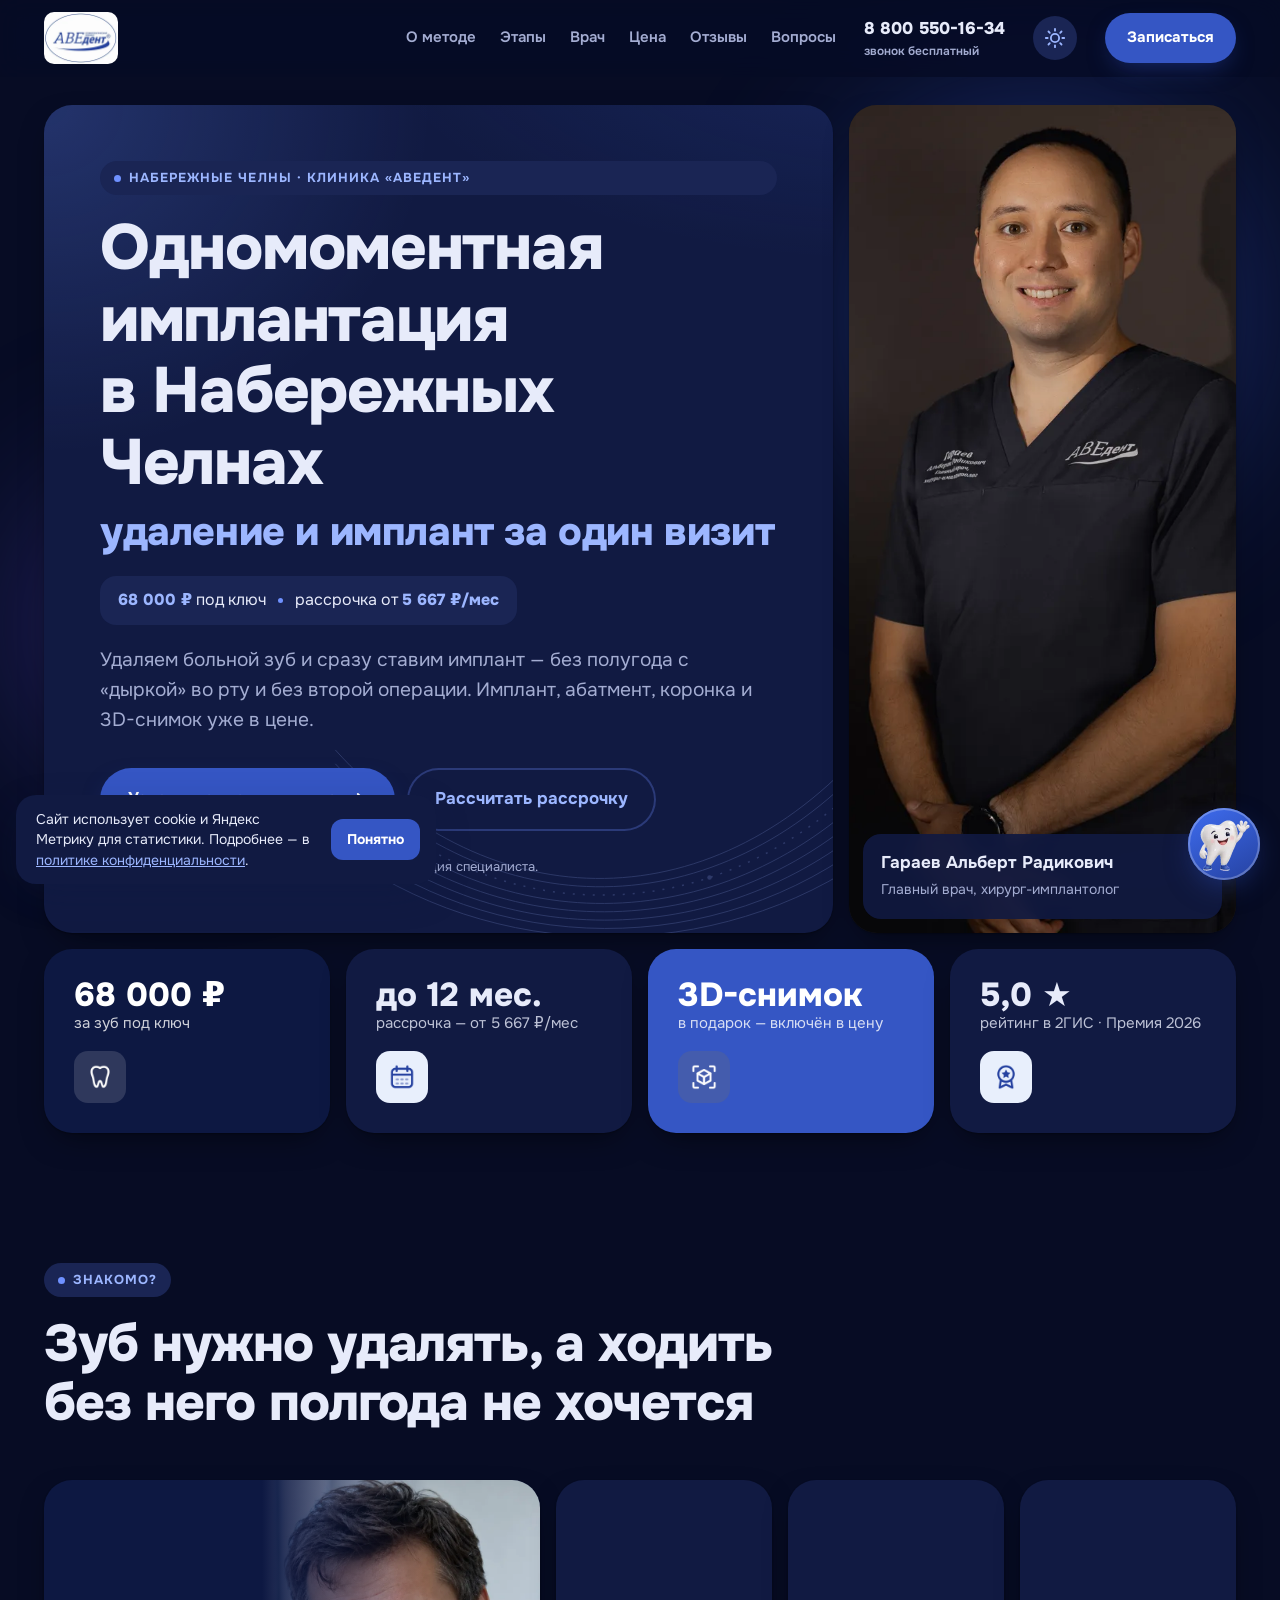
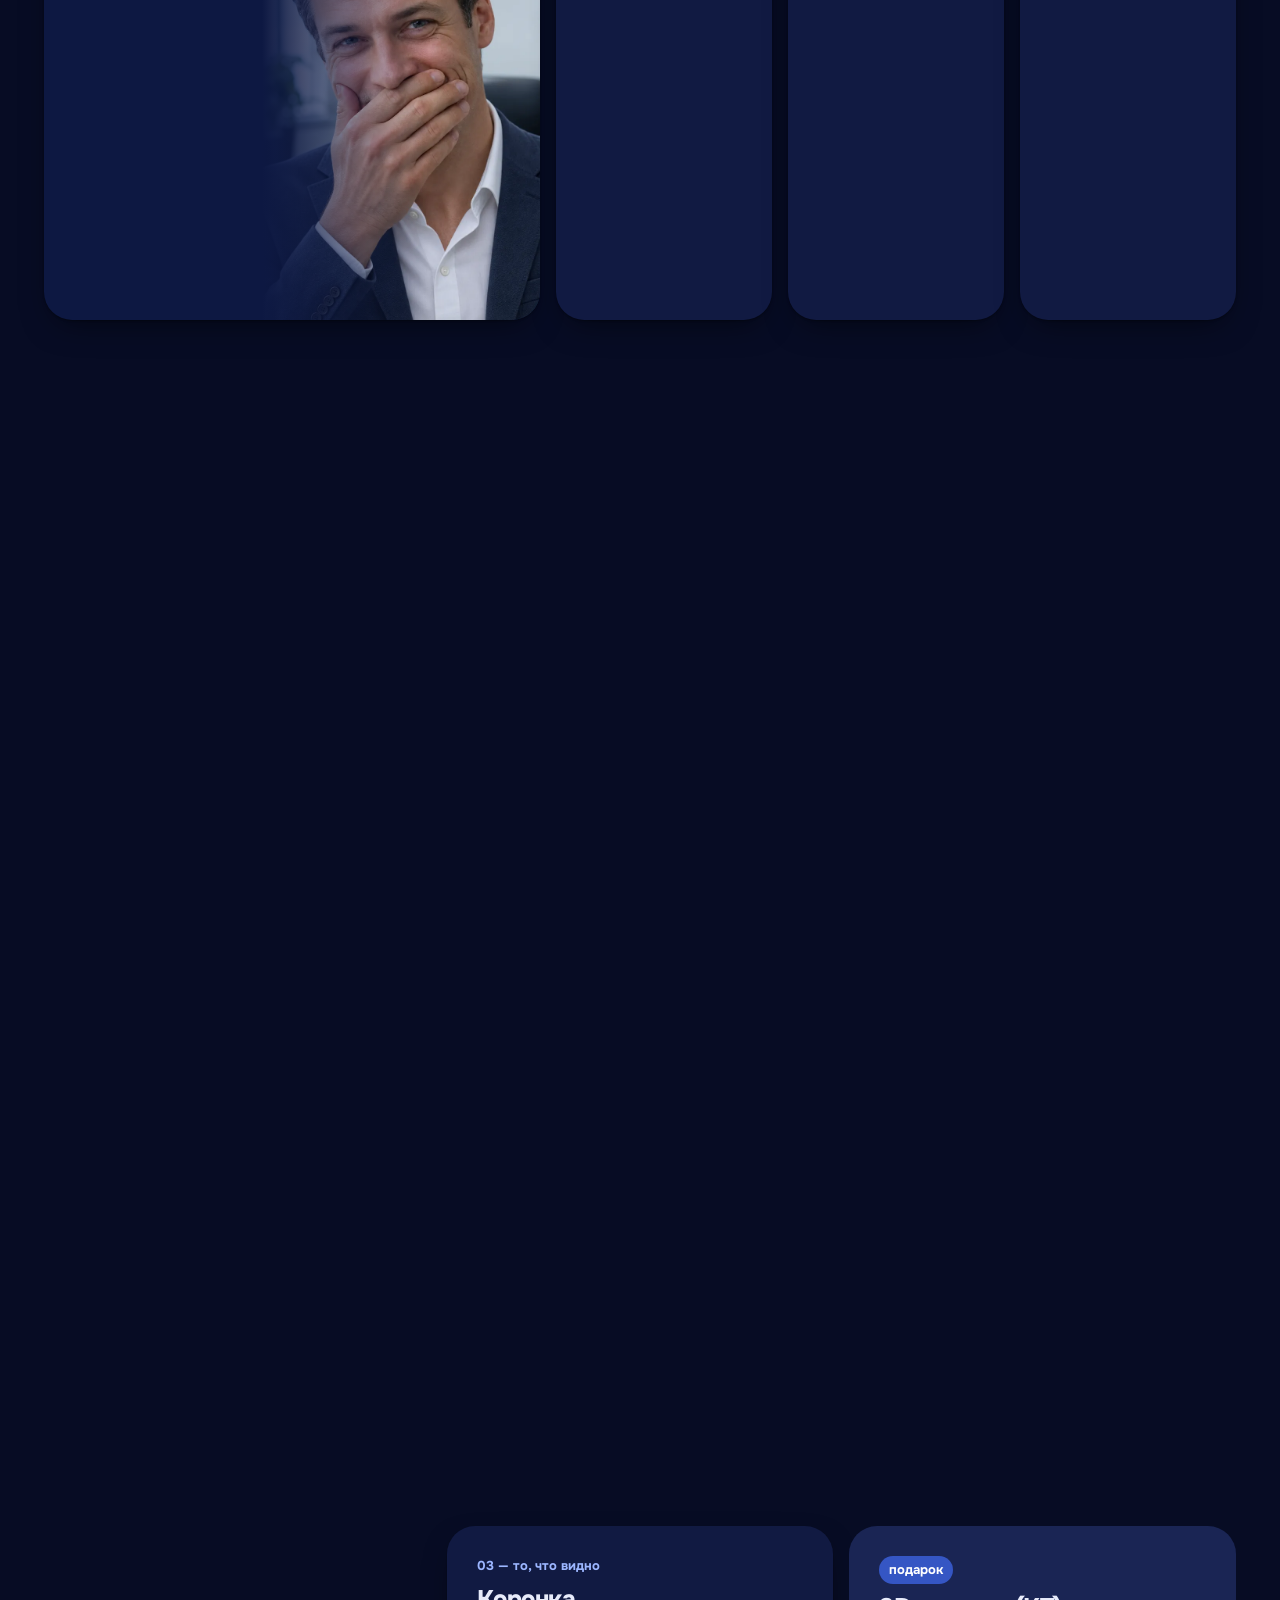
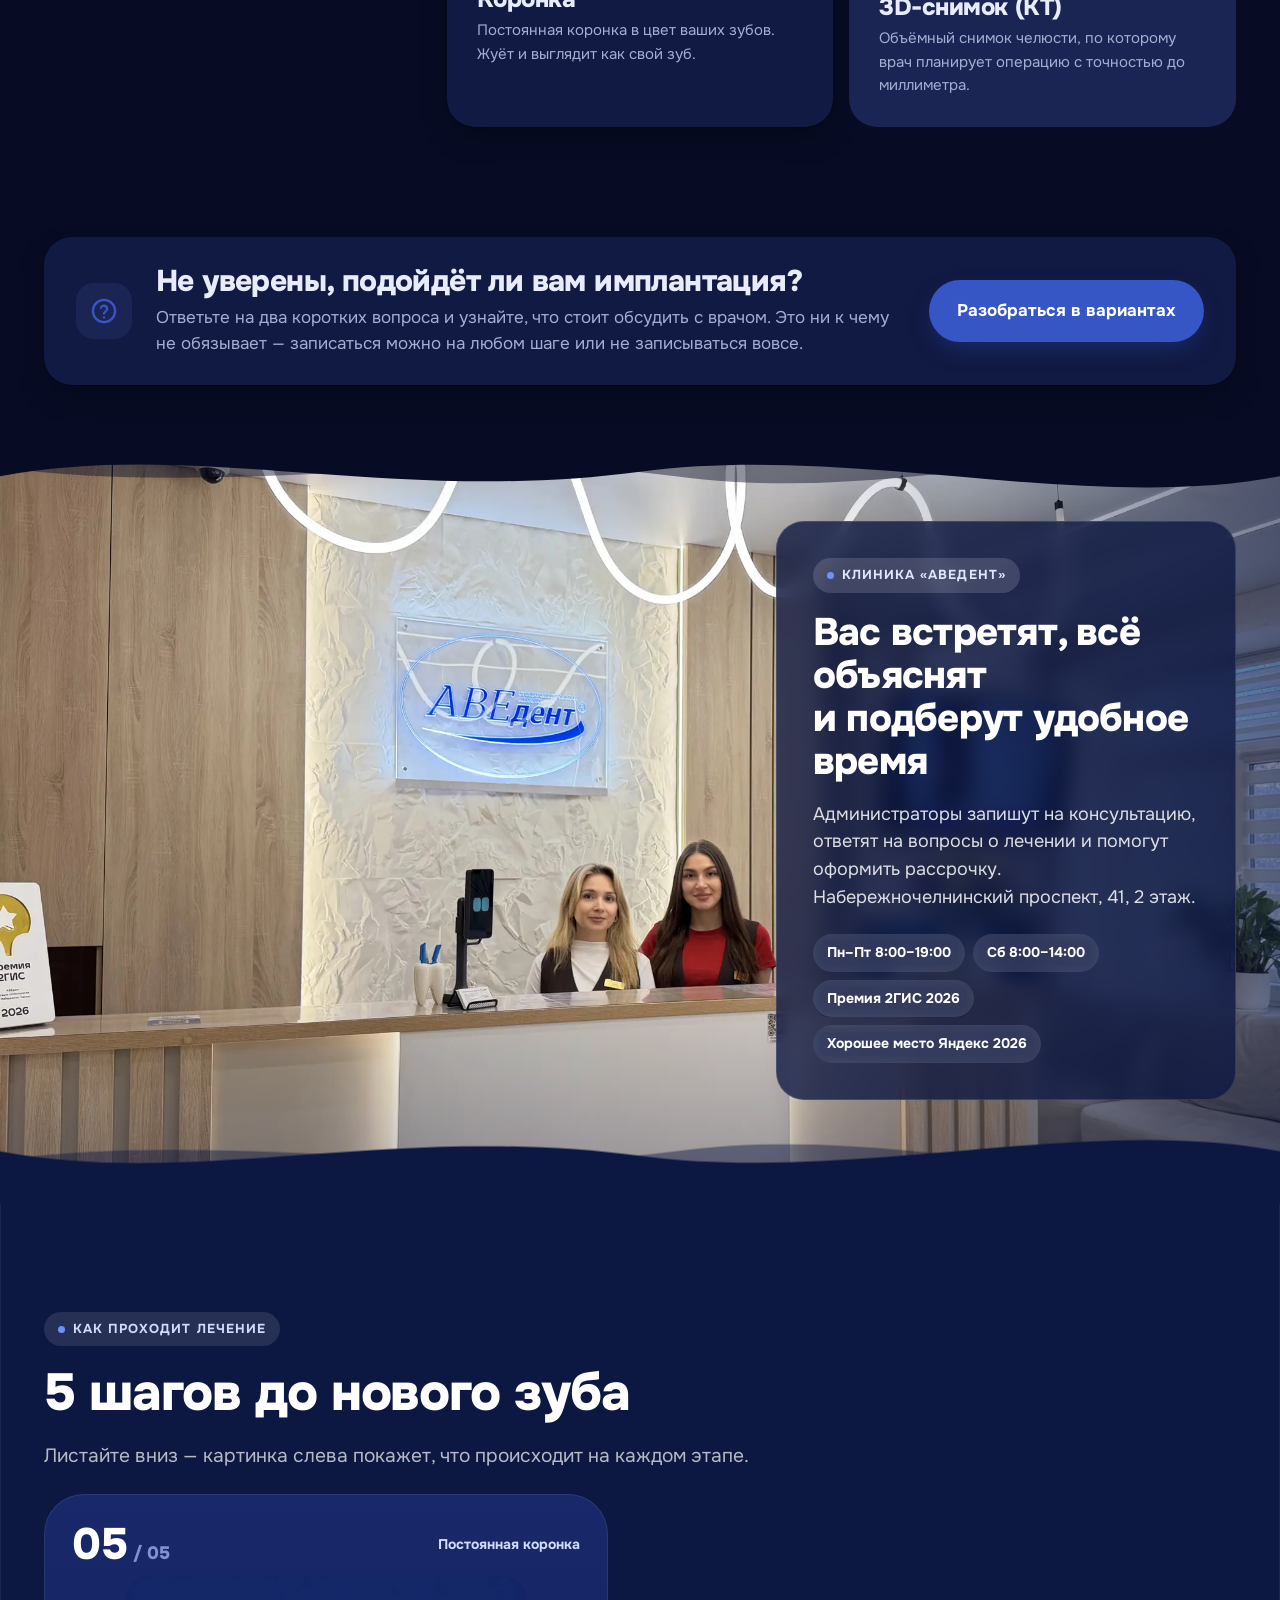
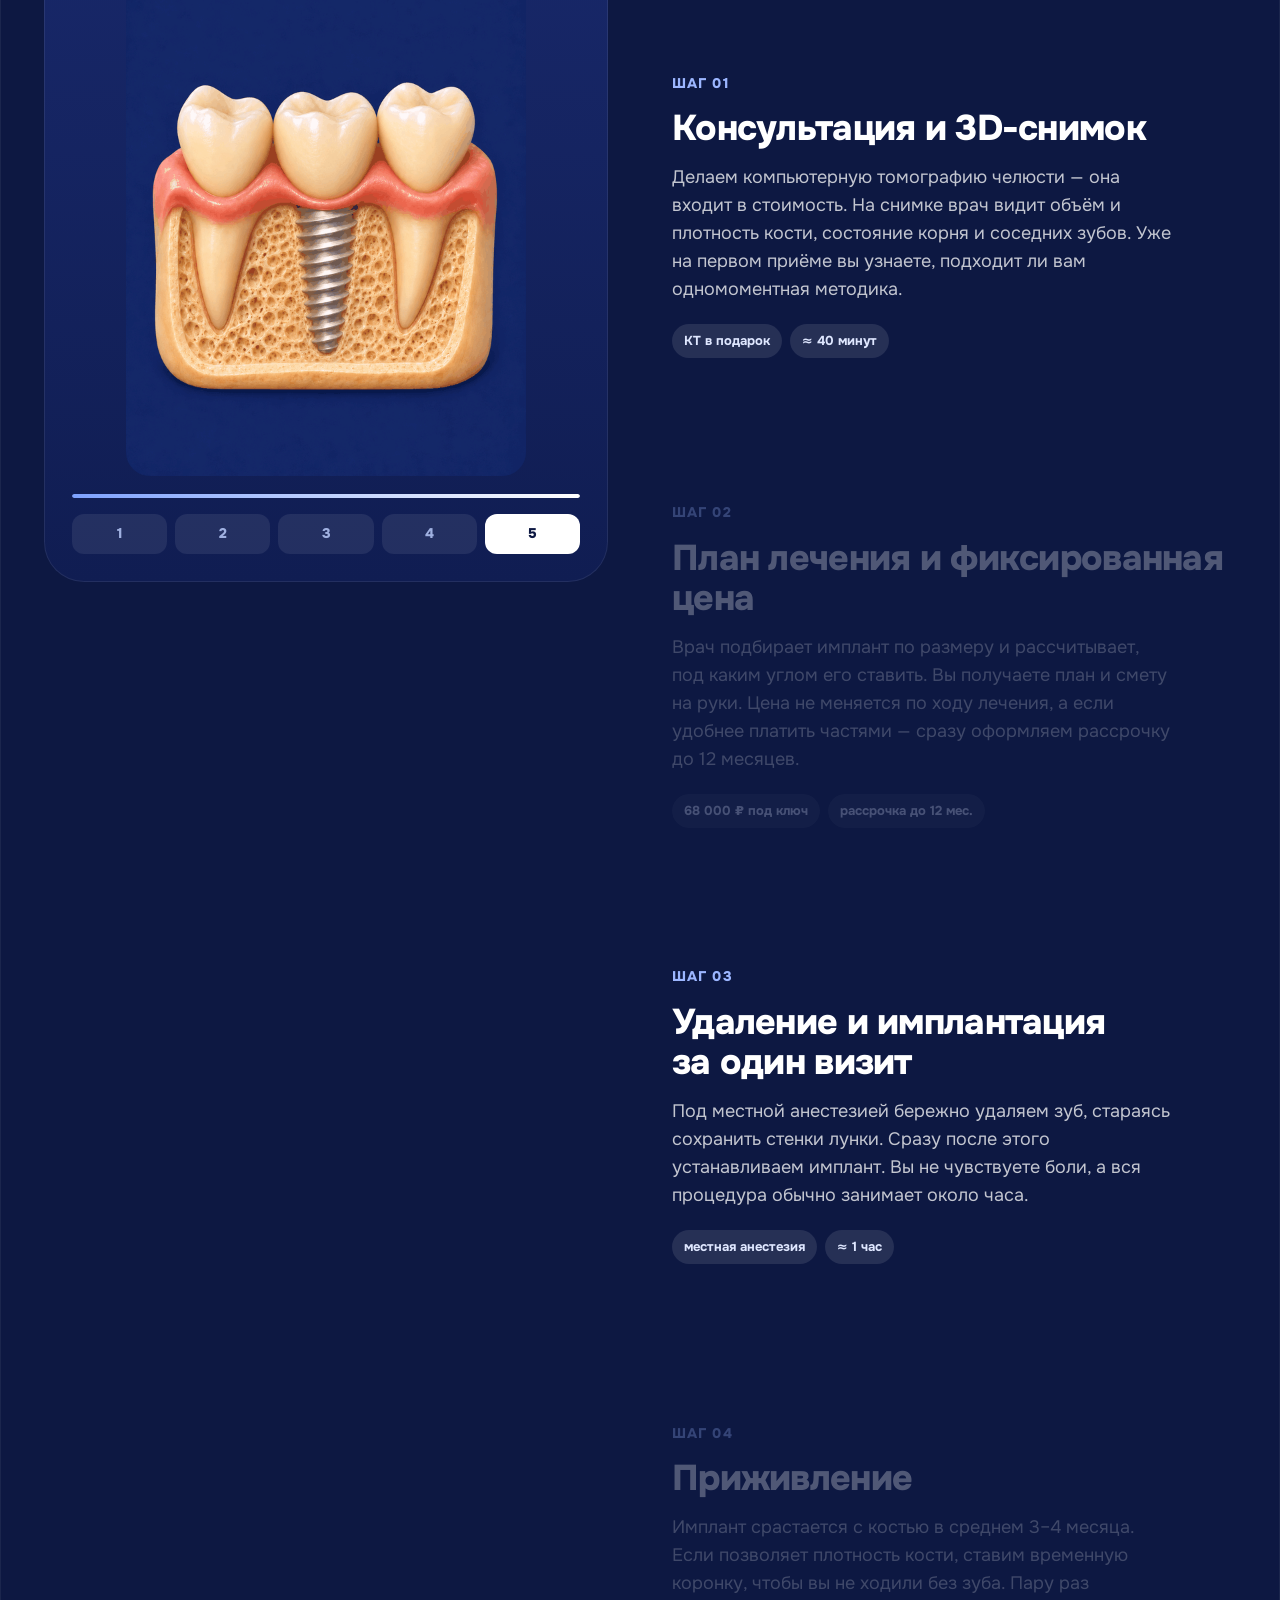
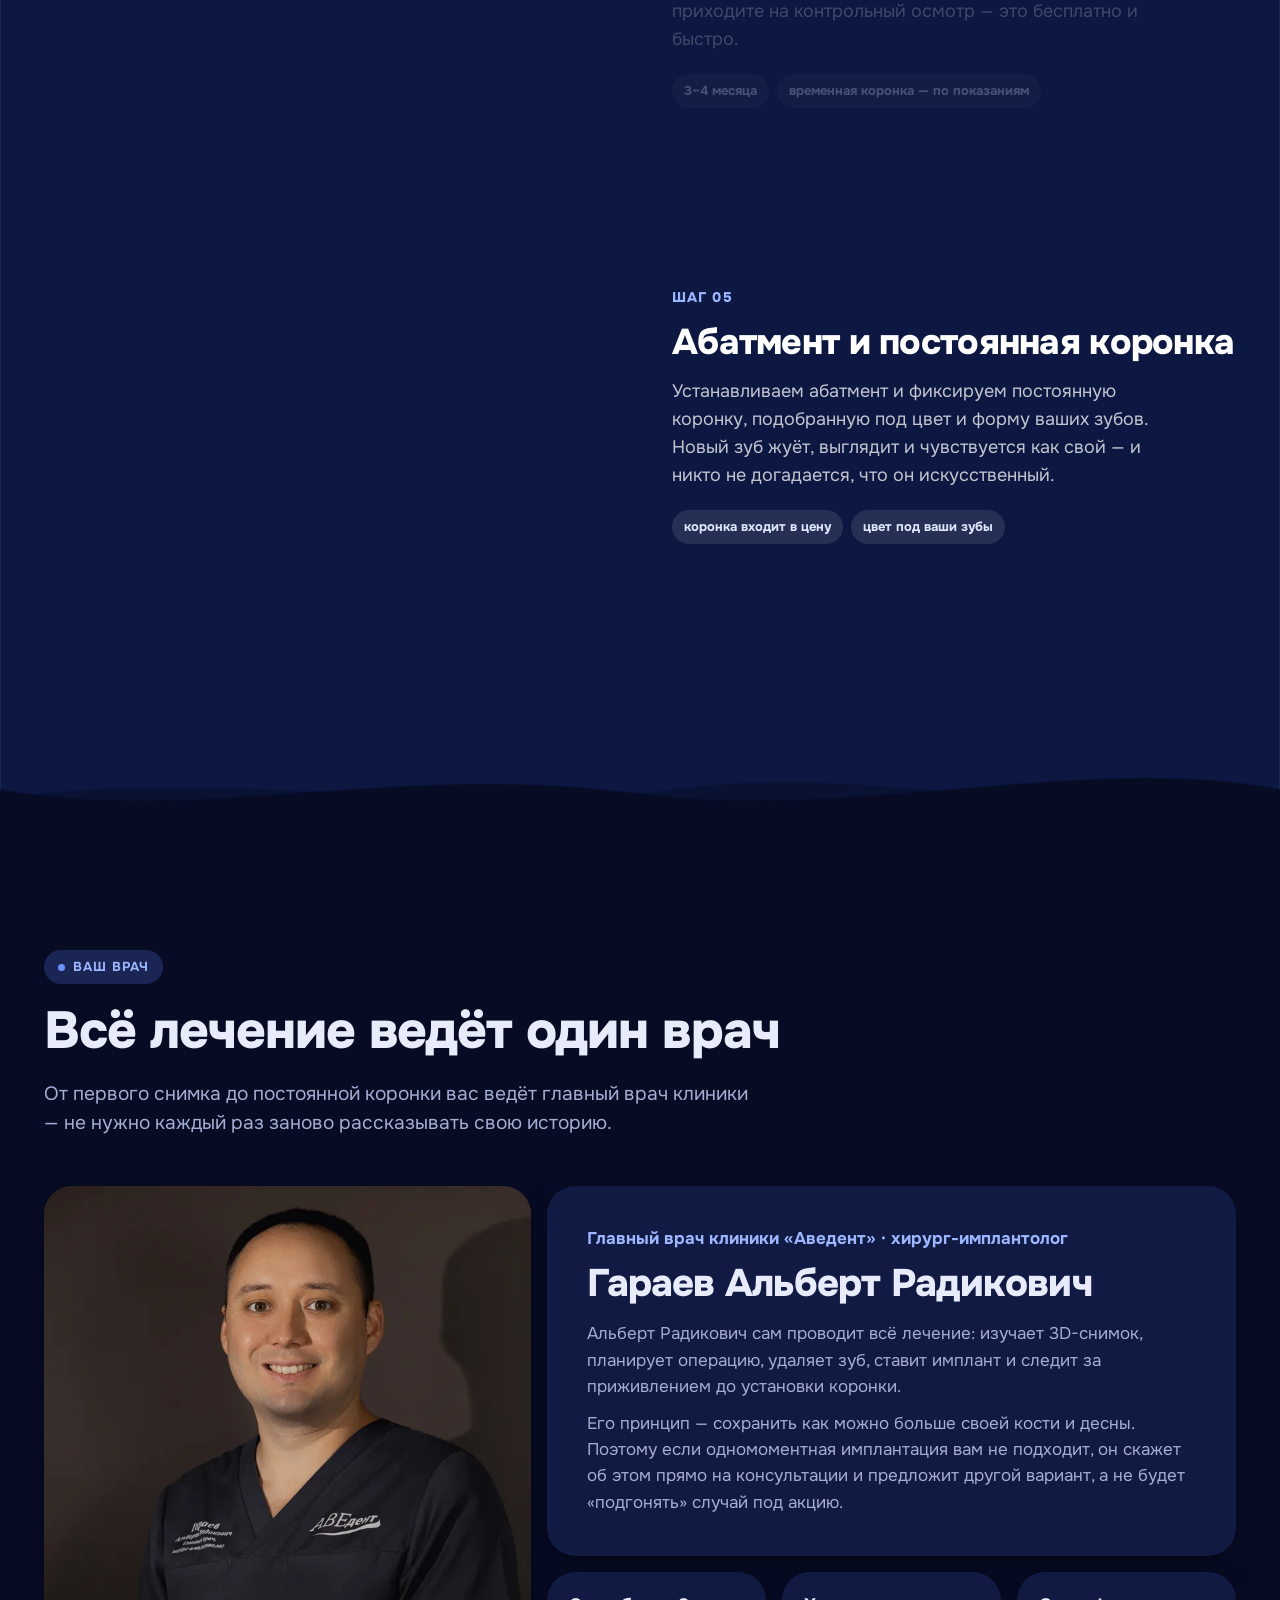
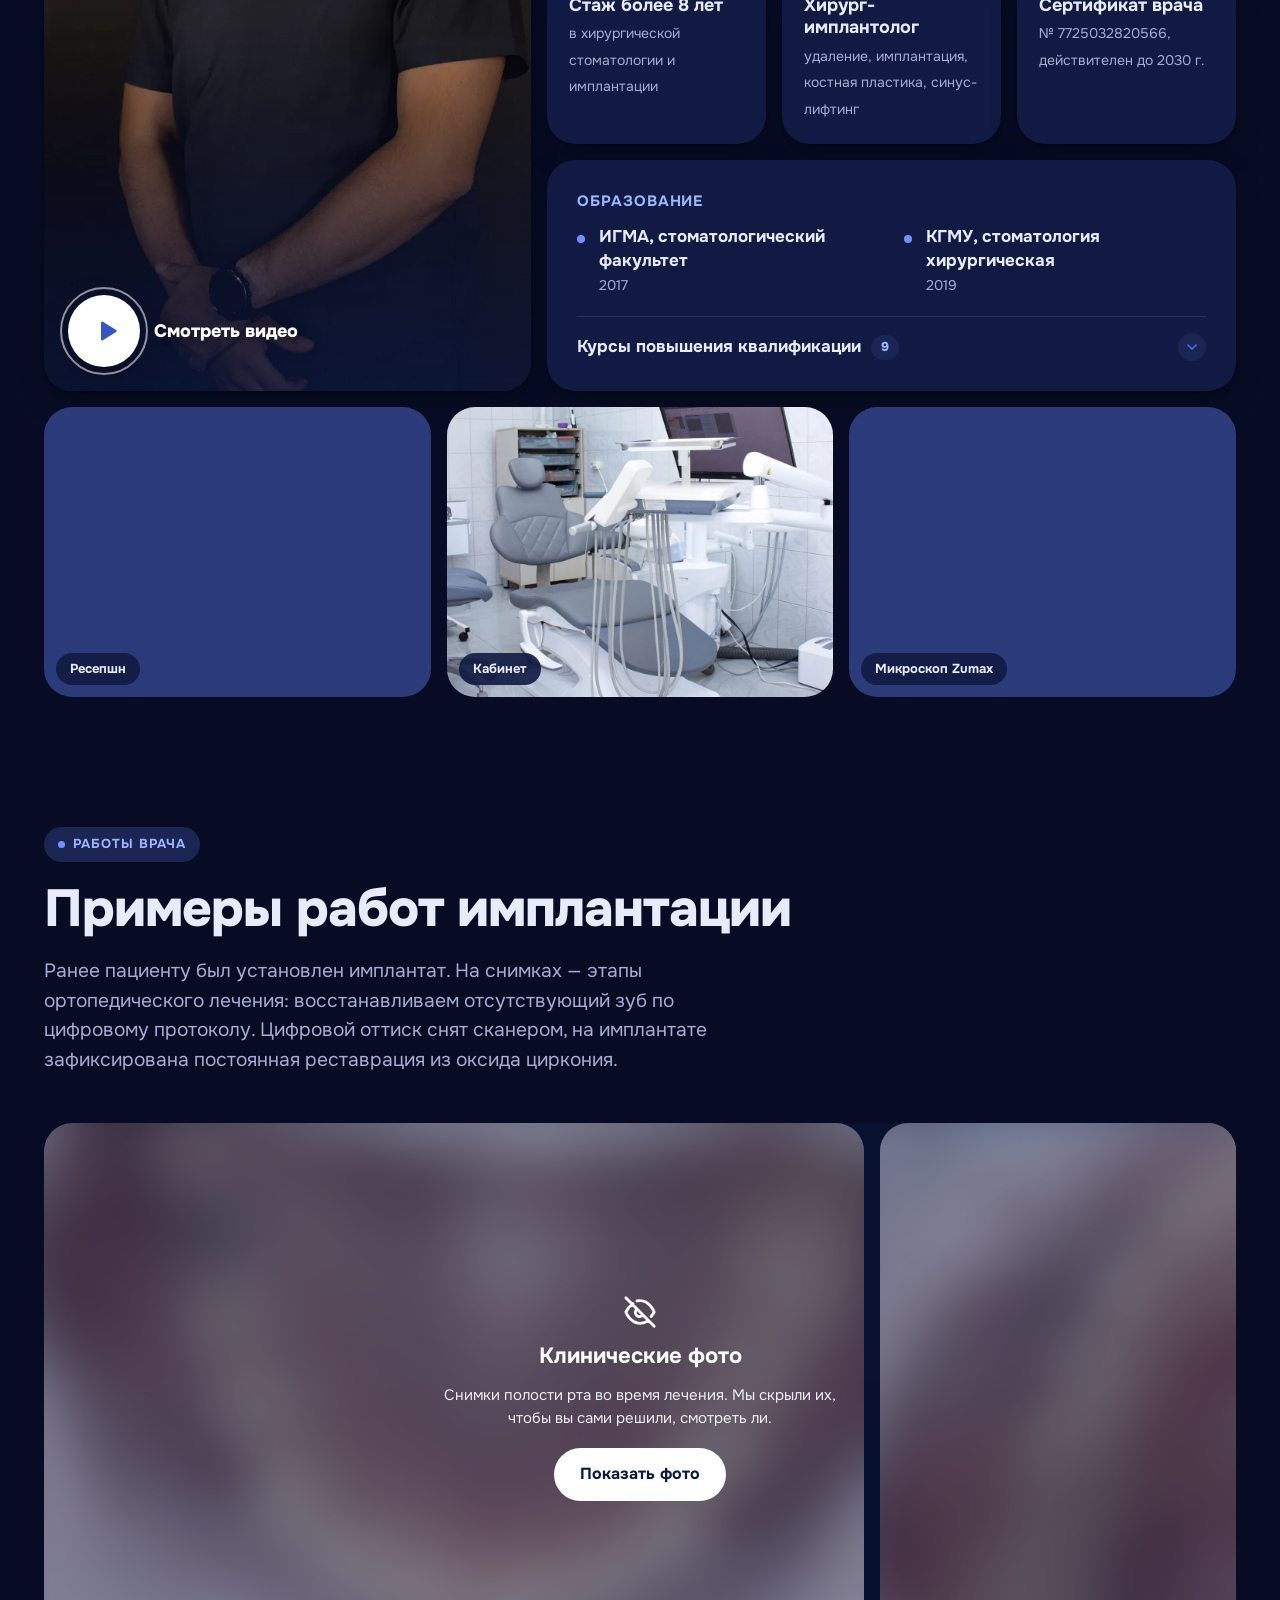
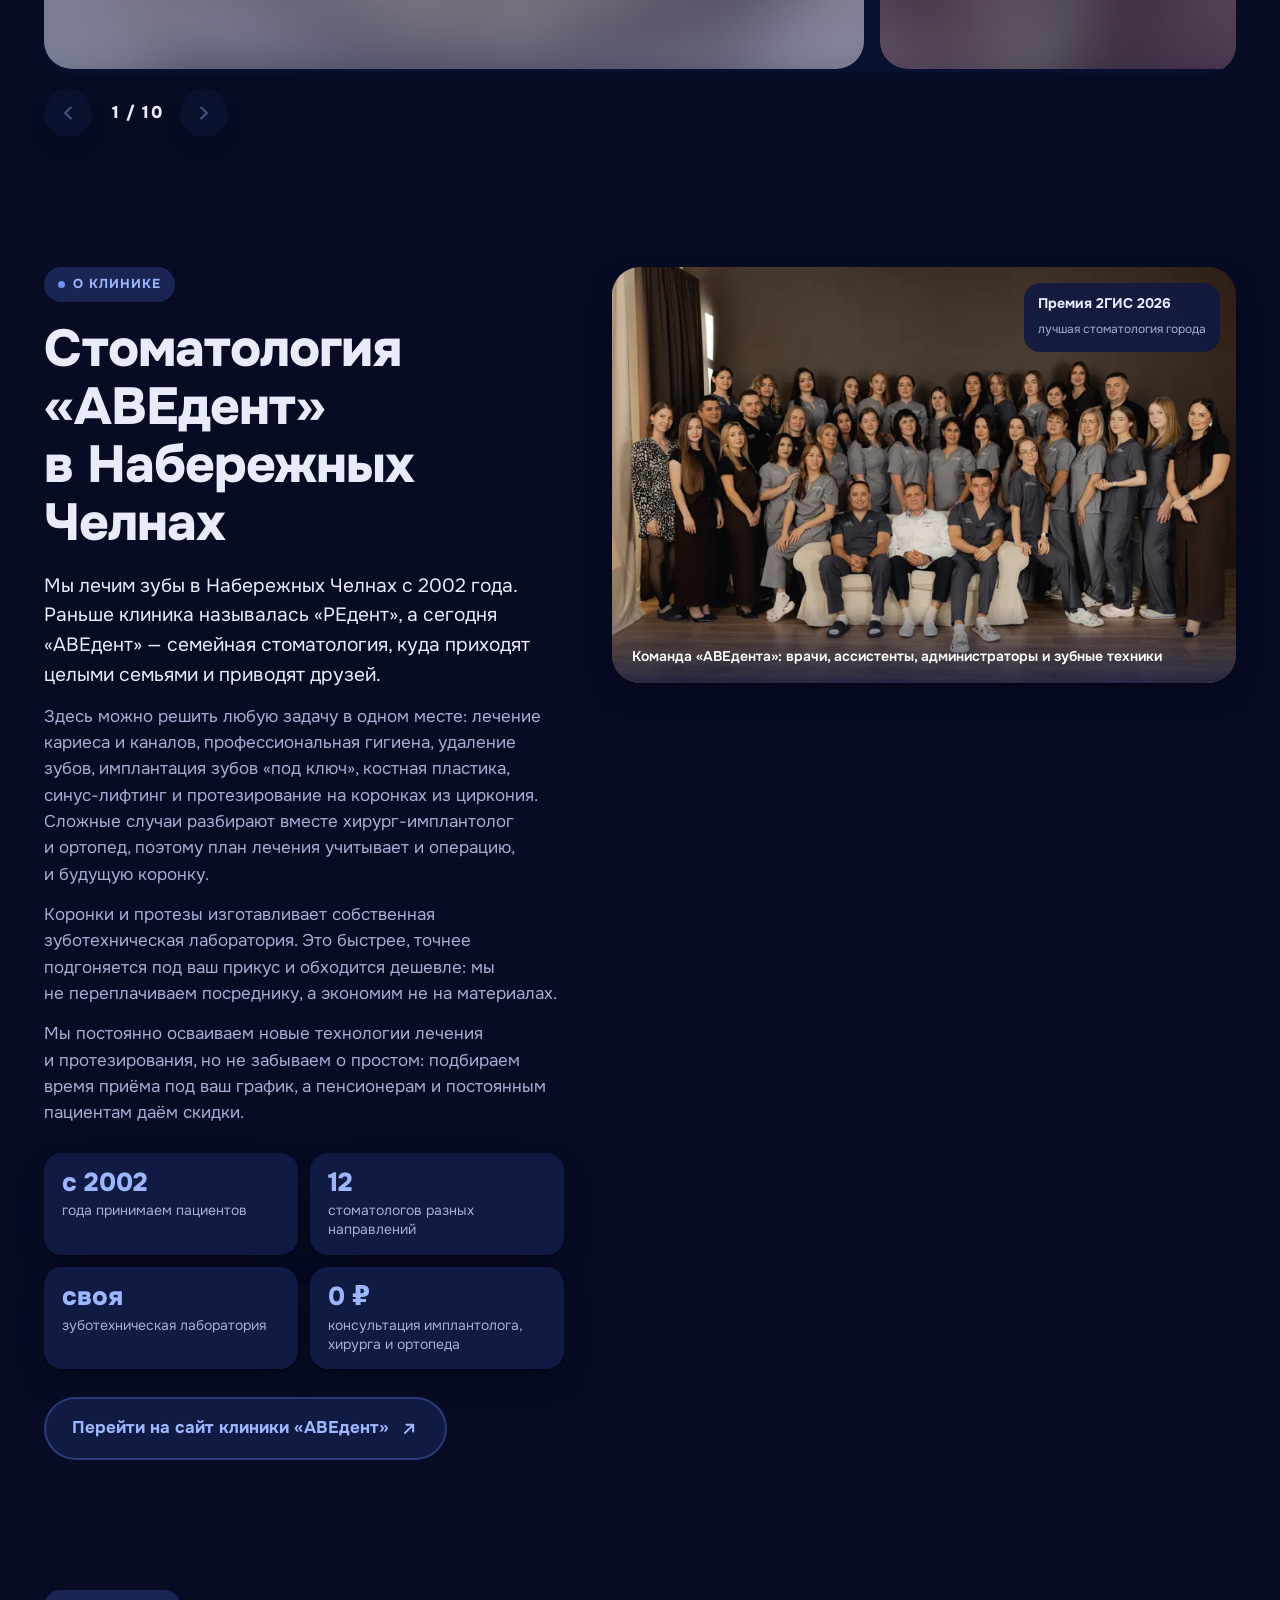
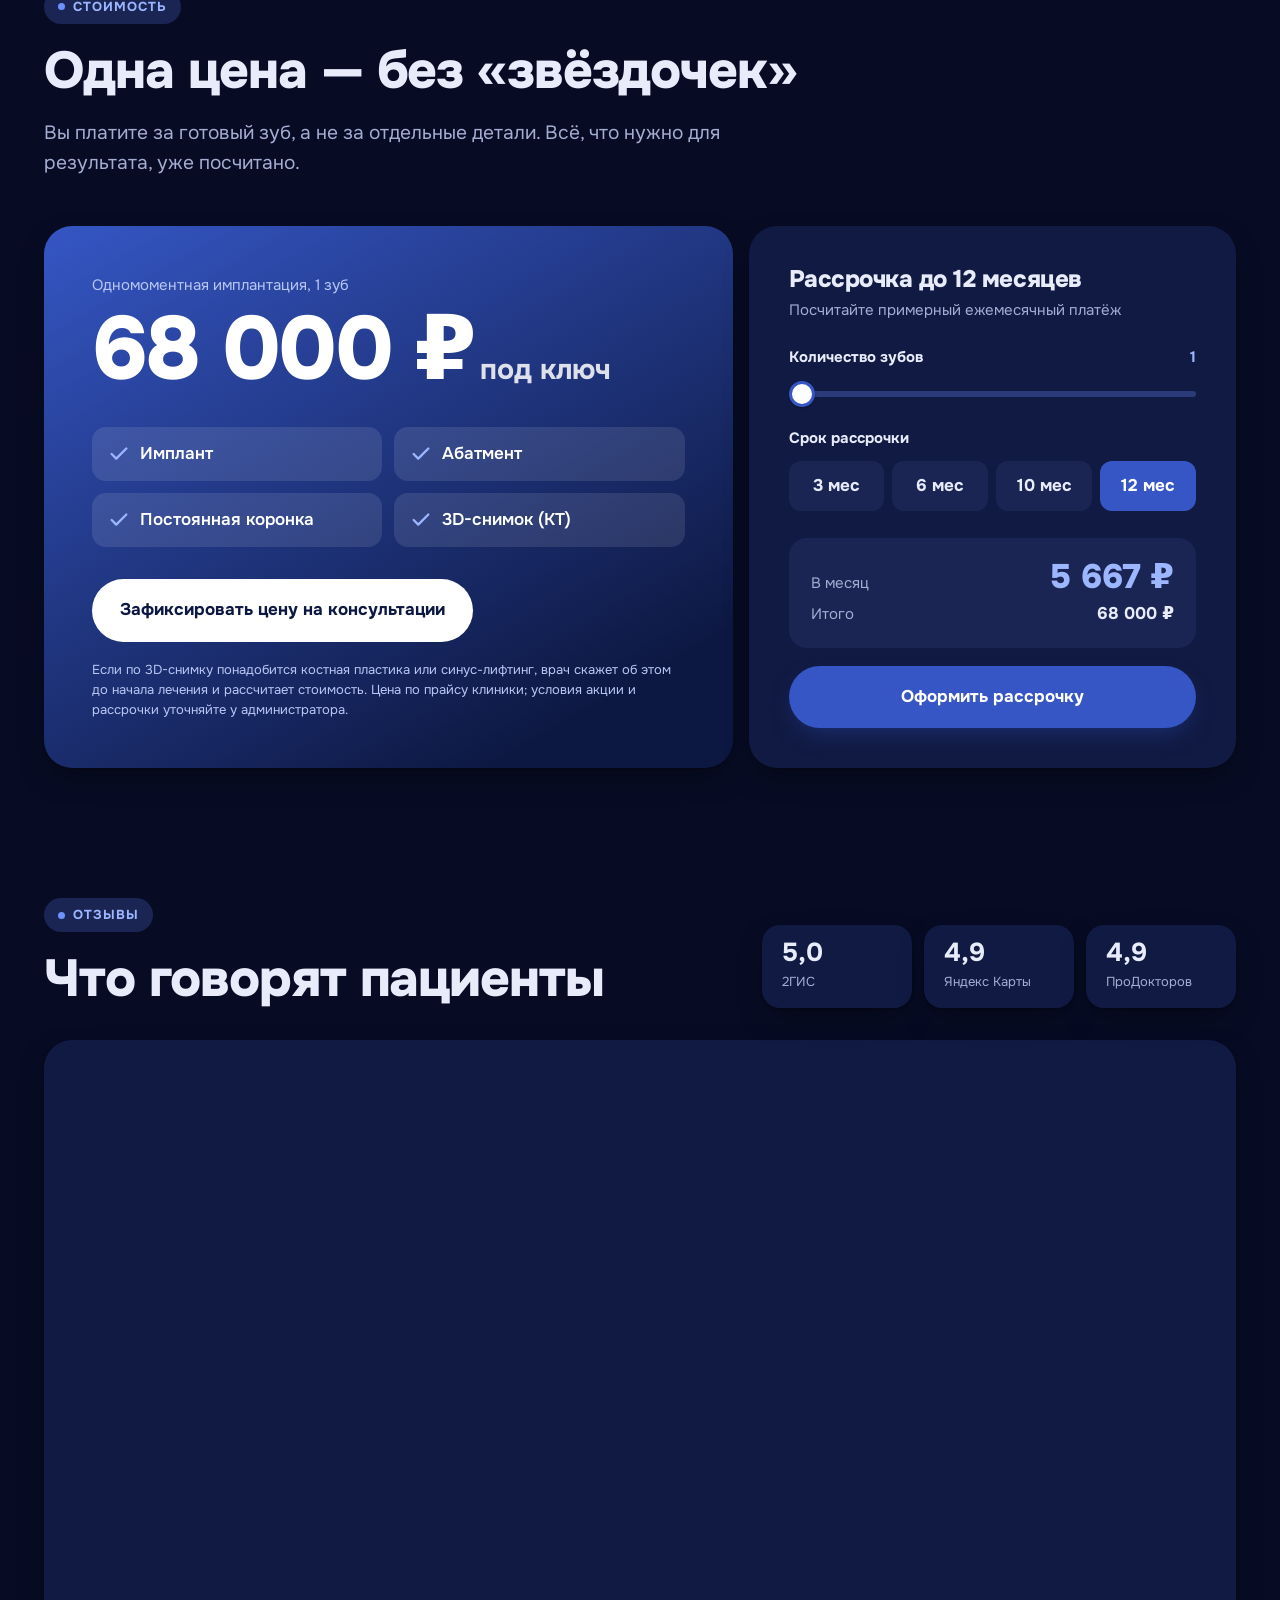
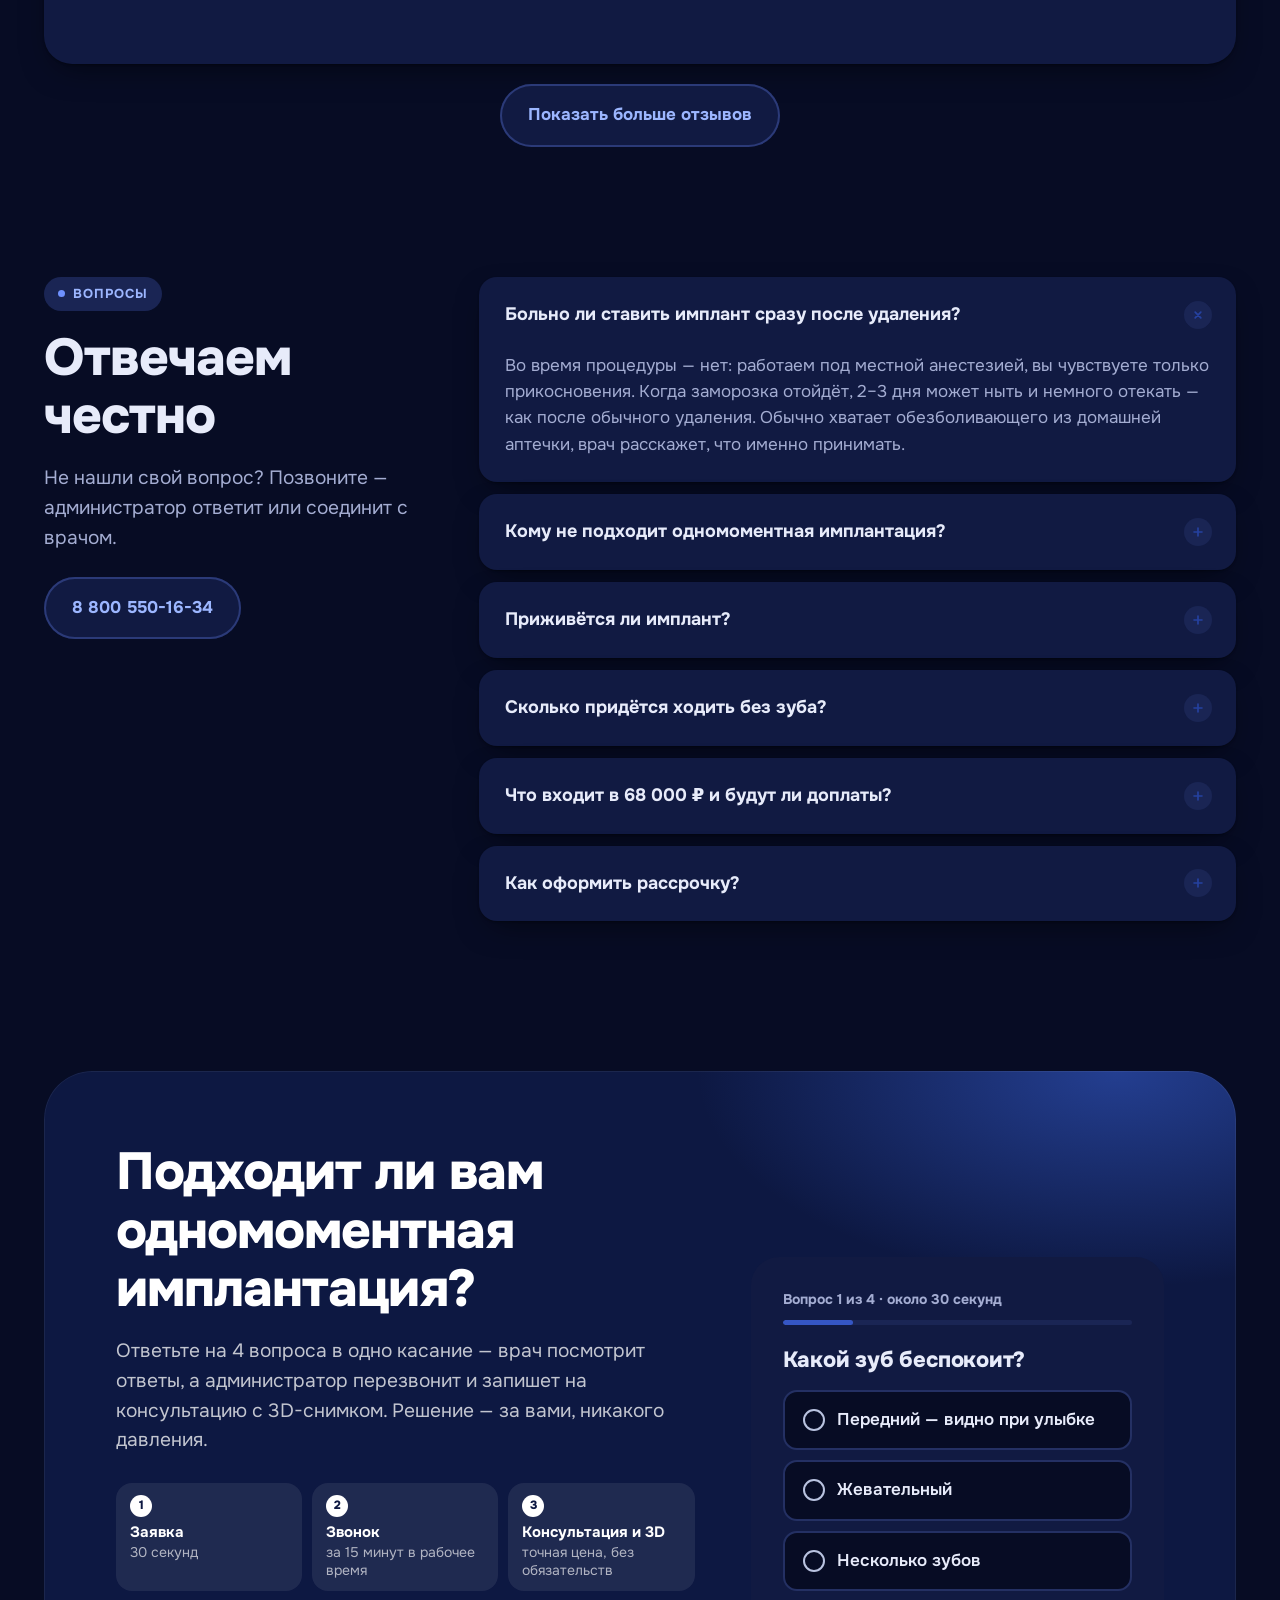
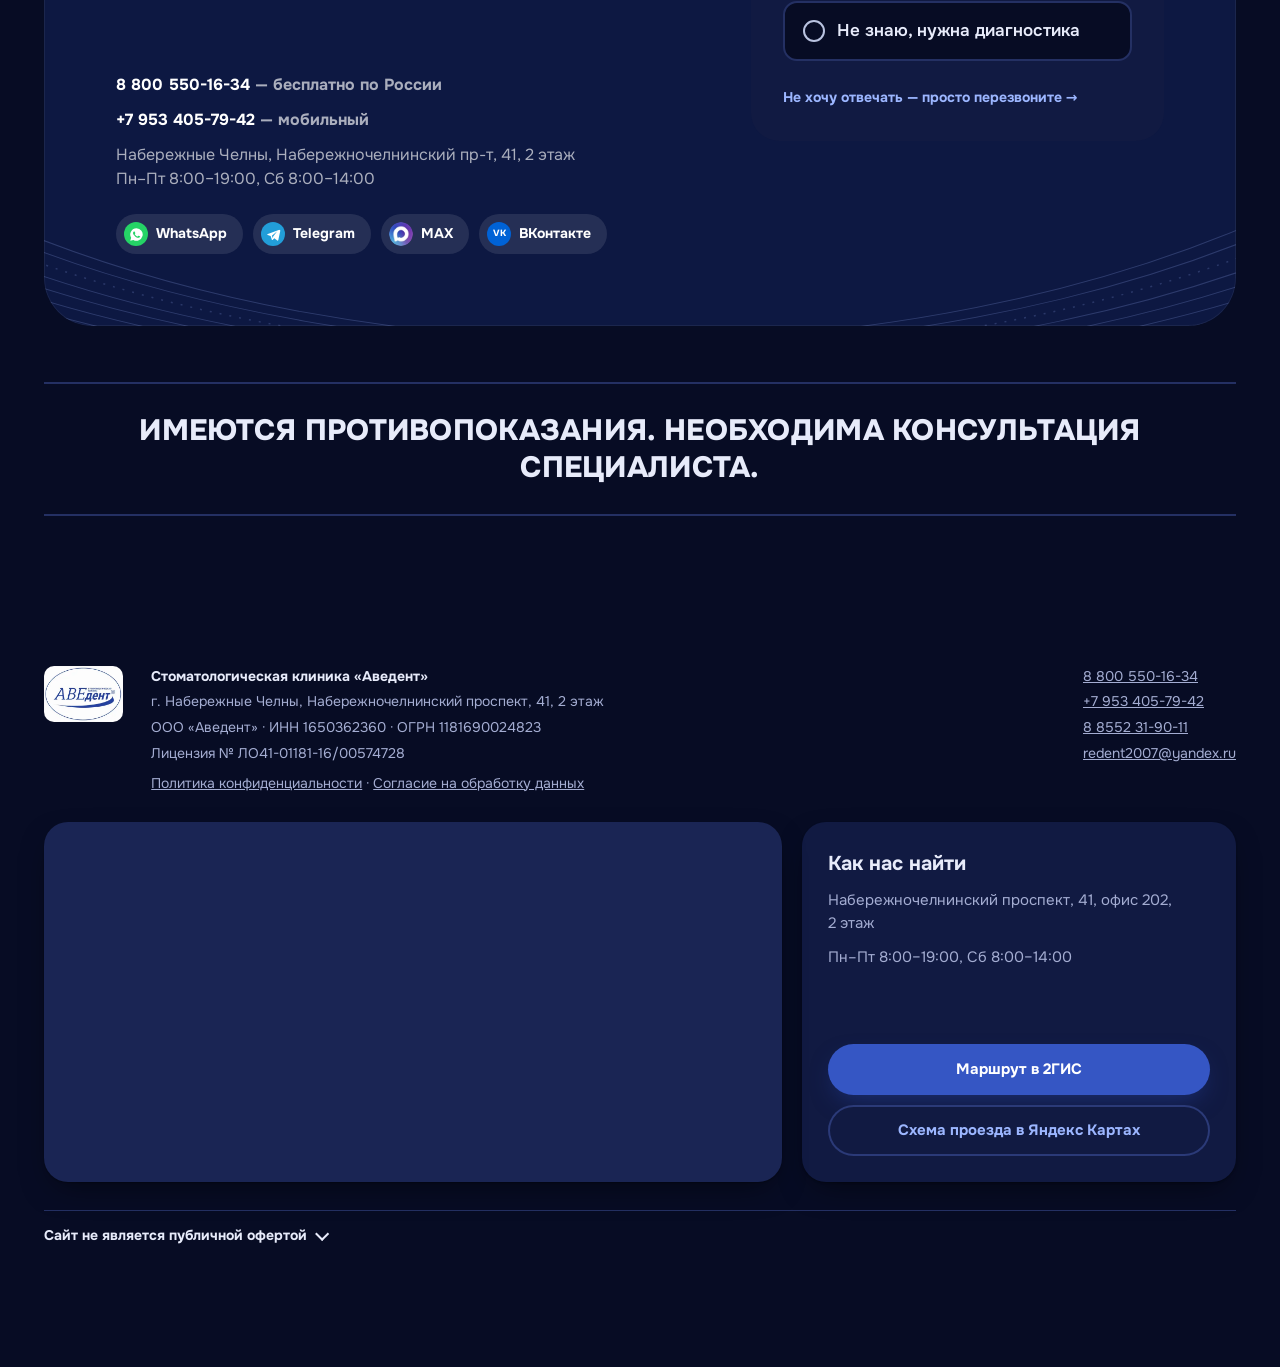
==== commit b092062d: "Помощник по имплантации: окно с двумя вопросами, объяснением и записью; общая отправка заявок, защит" ====
--- a/index.html
+++ b/index.html
@@ -341,6 +341,93 @@
 @keyframes fFlash{0%{box-shadow:0 0 0 0 rgba(63,109,240,.6)}100%{box-shadow:0 0 0 18px rgba(63,109,240,0)}}
 @media (max-width:980px){.path{gap:8px}.path li{padding:10px 12px;font-size:13px}.path b{font-size:14px}}
 @media (max-width:560px){.path{gap:6px;margin-bottom:6px}.path li{padding:9px 8px;text-align:center;font-size:12.5px}.path li::before{display:grid;margin:0 auto 4px;width:20px;height:20px;font-size:11px}.path b{font-size:13px}.path span{display:none}}
+
+/* ПОМОЩНИК ПО ИМПЛАНТАЦИИ — окно с двумя вопросами, объяснением и записью */
+.sr{position:absolute!important;width:1px;height:1px;overflow:hidden;clip:rect(0 0 0 0);white-space:nowrap}
+html.hp-open{overflow:hidden}
+.hp-dlg{border:0;padding:0;margin:auto;width:min(680px,calc(100vw - 32px));max-height:min(860px,calc(100dvh - 48px));border-radius:28px;background:var(--surface);color:var(--ink);box-shadow:0 30px 80px -20px rgba(8,16,48,.45);overflow:hidden}
+.hp-dlg::backdrop{background:rgba(8,14,40,.55);backdrop-filter:blur(3px)}
+.hp-dlg[open]{animation:hpIn .22s var(--ease)}
+@keyframes hpIn{from{opacity:0;transform:translateY(14px) scale(.985)}to{opacity:1;transform:none}}
+.hp-box{display:flex;flex-direction:column;max-height:inherit;height:100%}
+.hp-top{display:grid;grid-template-columns:1fr auto 1fr;align-items:center;gap:8px;padding:16px 18px 4px}
+.hp-name{font-size:13px;font-weight:800;letter-spacing:.06em;text-transform:uppercase;color:var(--accent);text-align:center;white-space:nowrap;overflow:hidden;text-overflow:ellipsis}
+.hp-back,.hp-x{border:0;background:none;color:var(--accent);font:inherit;font-weight:700;font-size:15px;cursor:pointer;display:inline-flex;align-items:center;gap:4px;min-height:44px;padding:0 6px;border-radius:12px}
+.hp-back{justify-self:start}.hp-x{justify-self:end;width:44px;justify-content:center;color:var(--muted)}
+.hp-back:hover,.hp-x:hover{background:var(--sky)}
+.hp-back:focus-visible,.hp-x:focus-visible{outline:3px solid rgba(63,109,240,.45);outline-offset:1px}
+.hp-prog{padding:4px 28px 0;font-size:13px;font-weight:700;color:var(--muted)}
+.hp-bar{height:5px;border-radius:5px;background:var(--sky);margin-top:8px;overflow:hidden}
+.hp-bar i{display:block;height:100%;width:25%;background:var(--blue);border-radius:5px;transition:width .25s var(--ease)}
+.hp-body{flex:1;overflow:auto;padding:18px 28px 8px;overscroll-behavior:contain}
+.hp-dlg [hidden]{display:none!important}
+.hp-dlg .hp-back[hidden]{display:inline-flex!important;visibility:hidden}
+.hp-step{display:none;padding:0}
+.hp-step{position:relative}
+.hp-num{position:absolute;right:-6px;top:-18px;font-size:clamp(84px,14vw,128px);font-weight:800;line-height:1;letter-spacing:-.05em;color:var(--blue);opacity:.08;pointer-events:none;user-select:none;font-variant-numeric:tabular-nums}
+.hp-step .hp-h,.hp-step .hp-sub{position:relative;padding-right:64px}
+:root[data-theme="dark"] .hp-num{color:#9db4ff;opacity:.1}
+.hp-step.on{display:block;animation:hpStep .2s var(--ease)}
+@keyframes hpStep{from{opacity:0;transform:translateX(10px)}to{opacity:1;transform:none}}
+.hp-h{font-size:clamp(22px,3.2vw,28px);line-height:1.2;letter-spacing:-.015em;margin-bottom:8px;outline:none}
+.hp-sub{color:var(--muted);font-size:16px;line-height:1.5;margin-bottom:18px}
+.hp-c{text-align:center}
+.hp-cards{border:0;display:grid;gap:10px}
+.hp-card{display:block;cursor:pointer}
+.hp-card input{position:absolute;opacity:0;pointer-events:none}
+.hp-card>span{display:flex;flex-direction:column;justify-content:center;gap:2px;position:relative;min-height:60px;padding:14px 52px 14px 18px;border:2px solid var(--line);border-radius:18px;background:var(--bg);transition:border-color .18s,background .18s,box-shadow .18s}
+.hp-card b{font-size:16.5px;line-height:1.3}
+.hp-card small{font-size:14px;color:var(--muted)}
+.hp-card>span::after{content:"";position:absolute;right:18px;top:50%;width:20px;height:20px;margin-top:-10px;border-radius:50%;border:2px solid #b9c3e0;transition:border .18s,background .18s}
+.hp-card:hover>span{border-color:var(--sky-2);background:var(--surface)}
+.hp-card input:checked+span{border-color:var(--blue);background:var(--surface);box-shadow:0 6px 18px -10px rgba(37,65,160,.5)}
+.hp-card input:checked+span::after{border:6px solid var(--blue)}
+.hp-card input:focus-visible+span{outline:3px solid rgba(63,109,240,.45);outline-offset:2px}
+.hp-info{display:grid;gap:12px;margin:10px 0 14px}
+.hp-info .blk{background:var(--bg);border-radius:18px;padding:16px 18px;animation:hpStep .25s var(--ease)}
+.hp-info .blk b{display:block;font-size:15px;color:var(--accent);margin-bottom:4px}
+.hp-info .blk p{font-size:16px;line-height:1.55}
+.hp-info .blk p+p{margin-top:8px}
+.hp-info .blk a{color:var(--accent);font-weight:700}
+.hp-note{font-size:13.5px;line-height:1.5;color:var(--muted);border-left:3px solid var(--sky-2);padding-left:12px}
+.hp-foot{display:flex;gap:10px;padding:14px 28px 22px;border-top:1px solid var(--line);background:var(--surface)}
+.hp-foot .btn{flex:1;min-height:52px;padding:14px 18px;font-size:16px}
+.hp-foot .btn[disabled]{opacity:.45;cursor:not-allowed;transform:none;box-shadow:none}
+.hp-foot .btn.loading{pointer-events:none;opacity:.8}
+.hp-foot .btn.loading::after{content:"";width:16px;height:16px;border-radius:50%;border:2px solid currentColor;border-right-color:transparent;animation:hpSpin .7s linear infinite}
+@keyframes hpSpin{to{transform:rotate(360deg)}}
+.hp-foot.single .hp-alt{display:none}
+#hpForm .fld>span{display:block;font-size:13px;font-weight:700;color:var(--muted);margin:0 0 6px 2px}
+#hpForm .fld i{font-style:normal;font-weight:500}
+#hpForm input[type=text],#hpForm input[type=tel]{width:100%;min-height:52px;border:2px solid var(--line);border-radius:14px;padding:12px 16px;font-size:17px;margin-bottom:12px;background:var(--bg);color:var(--ink);font-family:inherit}
+#hpForm input:focus{outline:none;border-color:var(--blue);background:var(--surface)}
+#hpForm input.err{border-color:#d23c4f}
+.hp-err-t{color:#d23c4f;font-size:13.5px;margin:-6px 0 10px 2px}
+#hpForm .agree{display:flex;gap:10px;font-size:13px;color:var(--muted);line-height:1.45;margin-top:4px}
+#hpForm .agree input{margin-top:2px;flex:none;width:20px;height:20px;accent-color:var(--blue)}
+#hpForm .agree a{color:inherit;text-decoration:underline}
+#hpForm .agree.err{color:#d23c4f}
+.hp-alert{margin-top:14px;padding:12px 14px;border-radius:14px;background:#fdecee;color:#9b2433;font-size:14.5px;line-height:1.45}
+.hp-alert a{color:inherit;font-weight:800}
+:root[data-theme="dark"] .hp-alert{background:#3a1520;color:#ffb3bd}
+.hp-step[data-s="5"]{padding-top:18px}
+.hp-step[data-s="5"] .ok-tel{display:block;margin:6px 0 10px}
+/* блок-вход на странице */
+.helper-cta{display:grid;grid-template-columns:auto 1fr auto;gap:24px;align-items:center;padding:28px 32px}
+.helper-cta .hc-ic{width:56px;height:56px;border-radius:18px;background:var(--sky);color:var(--blue);display:grid;place-items:center}
+.helper-cta h2{font-size:clamp(22px,2.4vw,30px);margin-bottom:6px}
+.helper-cta p{color:var(--muted)}
+@media (max-width:760px){.helper-cta{grid-template-columns:1fr;gap:14px;padding:24px 20px}.helper-cta .btn{width:100%}}
+@media (max-width:600px){
+  .hp-dlg{width:100vw;max-width:100vw;height:100dvh;max-height:100dvh;border-radius:0;margin:0}
+  .hp-top{padding:max(10px,env(safe-area-inset-top)) 10px 2px}
+  .hp-prog{padding:2px 18px 0}.hp-body{padding:16px 18px 8px}
+  .hp-name{font-size:11.5px;letter-spacing:.04em}.hp-top{grid-template-columns:auto 1fr auto}.hp-back{min-width:44px}
+  .hp-foot{padding:12px 18px max(14px,env(safe-area-inset-bottom));flex-direction:column-reverse;gap:8px}
+  .hp-foot .hp-alt{min-height:44px;box-shadow:none;background:none;padding:8px}
+  .hp-card>span{padding:13px 48px 13px 16px}
+}
+@media (prefers-reduced-motion:reduce){.hp-dlg[open],.hp-step.on,.hp-info .blk{animation:none}.hp-bar i{transition:none}}
 
 /* BAND */
 .band{position:relative;padding:0;min-height:620px;display:flex;align-items:flex-end;margin-bottom:-48px;overflow:hidden;background:var(--navy)}
@@ -803,7 +890,7 @@
         <p class="lead">Удаляем больной зуб и сразу ставим имплант — без полугода с «дыркой» во рту и без второй операции. Имплант, абатмент, коронка и 3D-снимок уже в цене.</p>
         <div class="h-docline"><img src="img/garaev-480.webp" alt="" width="56" height="56"><div><b>Гараев Альберт Радикович</b><span>Главный врач, хирург-имплантолог</span></div></div>
         <div class="h-cta">
-          <a class="btn btn-primary" href="#form" data-goal="cta_hero">Узнать, подходит ли мне
+          <a class="btn btn-primary" href="#form" data-helper data-goal="cta_hero">Узнать, подходит ли мне
             <svg viewBox="0 0 24 24" fill="none" stroke="currentColor" stroke-width="2.4" stroke-linecap="round" stroke-linejoin="round"><path d="M5 12h14M13 6l6 6-6 6"/></svg></a>
           <a class="btn btn-ghost" href="#price">Рассчитать рассрочку</a>
         </div>
@@ -917,12 +1004,23 @@
       <div class="card card-navy inc-price rv">
         <div><span class="eyebrow" style="background:rgba(255,255,255,.12);color:#cfdbff">Что входит в цену</span>
         <div class="big">68 000 ₽</div><p style="opacity:.8;margin-top:8px">за один зуб — от удаления до постоянной коронки</p></div>
-        <a class="btn btn-white" href="#form" data-goal="cta_included">Узнать, подходит ли мне</a>
+        <a class="btn btn-white" href="#form" data-helper data-goal="cta_included">Узнать, подходит ли мне</a>
       </div>
       <div class="card inc-item rv"><span class="tag">01 — корень</span><h3>Имплант</h3><p>Титановый винт, который заменяет корень зуба. Систему врач подбирает под вашу ситуацию.</p></div>
       <div class="card inc-item rv"><span class="tag">02 — опора</span><h3>Абатмент</h3><p>Переходник между имплантом и коронкой. От него зависит, насколько надёжно держится зуб.</p></div>
       <div class="card inc-item rv"><span class="tag">03 — то, что видно</span><h3>Коронка</h3><p>Постоянная коронка в цвет ваших зубов. Жуёт и выглядит как свой зуб.</p></div>
       <div class="card inc-item gift rv"><span class="tag">подарок</span><h3>3D-снимок (КТ)</h3><p>Объёмный снимок челюсти, по которому врач планирует операцию с точностью до миллиметра.</p></div>
+    </div>
+  </div>
+</section>
+
+<!-- ===== Вход в помощника по имплантации ===== -->
+<section class="helper-sec" aria-labelledby="hcTitle" style="padding-top:0;padding-bottom:40px">
+  <div class="wrap">
+    <div class="card helper-cta rv">
+      <div class="hc-ic" aria-hidden="true"><svg viewBox="0 0 24 24" width="28" height="28" fill="none" stroke="currentColor" stroke-width="2" stroke-linecap="round" stroke-linejoin="round"><circle cx="12" cy="12" r="9.5"/><path d="M9.3 9.2a2.8 2.8 0 0 1 5.4 1c0 1.9-2.7 2.5-2.7 4"/><path d="M12 17.4h.01"/></svg></div>
+      <div><h2 id="hcTitle">Не уверены, подойдёт ли вам имплантация?</h2><p>Ответьте на два коротких вопроса и узнайте, что стоит обсудить с врачом. Это ни к чему не обязывает — записаться можно на любом шаге или не записываться вовсе.</p></div>
+      <a class="btn btn-primary" href="#form" data-helper data-goal="helper_section">Разобраться в вариантах</a>
     </div>
   </div>
 </section>
@@ -1455,6 +1553,87 @@
   </div>
 </footer>
 
+<!-- ===== Помощник по имплантации (окно) ===== -->
+<dialog class="hp-dlg" id="helper" aria-labelledby="hpTitle">
+  <div class="hp-box">
+    <div class="hp-top">
+      <button type="button" class="hp-back" id="hpBack" hidden><svg viewBox="0 0 24 24" width="18" height="18" fill="none" stroke="currentColor" stroke-width="2.4" stroke-linecap="round" stroke-linejoin="round" aria-hidden="true"><path d="M15 6l-6 6 6 6"/></svg>Назад</button>
+      <span class="hp-name">Помощник по имплантации</span>
+      <button type="button" class="hp-x" id="hpClose" aria-label="Закрыть помощника"><svg viewBox="0 0 24 24" width="20" height="20" fill="none" stroke="currentColor" stroke-width="2.2" stroke-linecap="round" aria-hidden="true"><path d="M6 6l12 12M18 6L6 18"/></svg></button>
+    </div>
+    <div class="hp-prog" id="hpProg"><span id="hpStepTxt">Шаг 1 из 4</span><div class="hp-bar" aria-hidden="true"><i id="hpBar"></i></div></div>
+
+    <div class="hp-body" id="hpBody">
+      <!-- шаг 1 -->
+      <section class="hp-step on" data-s="1" aria-labelledby="hpQ1">
+        <span class="hp-num" aria-hidden="true">01</span>
+        <h2 class="hp-h" id="hpQ1" tabindex="-1">Расскажите, какая ситуация у вас сейчас</h2>
+        <p class="hp-sub">Это поможет показать информацию, которая может быть вам полезна.</p>
+        <fieldset class="hp-cards"><legend class="sr">Ваша ситуация</legend>
+          <label class="hp-card"><input type="radio" name="hpSit" value="remove"><span><b>Зуб нужно удалить</b><small>врач уже сказал или зуб сильно разрушен</small></span></label>
+          <label class="hp-card"><input type="radio" name="hpSit" value="missing"><span><b>Зуб уже удалён или отсутствует</b><small>недавно или давно</small></span></label>
+          <label class="hp-card"><input type="radio" name="hpSit" value="several"><span><b>Отсутствует несколько зубов</b><small>рядом или в разных местах</small></span></label>
+          <label class="hp-card"><input type="radio" name="hpSit" value="unsure"><span><b>Пока не знаю, какой метод мне подходит</b><small>хочу разобраться в вариантах</small></span></label>
+        </fieldset>
+      </section>
+      <!-- шаг 2 -->
+      <section class="hp-step" data-s="2" aria-labelledby="hpQ2">
+        <span class="hp-num" aria-hidden="true">02</span>
+        <h2 class="hp-h" id="hpQ2" tabindex="-1">Что вы хотите узнать в&nbsp;первую очередь?</h2>
+        <p class="hp-sub">Выберите одну тему — остальные ответы есть в разделе «Вопросы».</p>
+        <fieldset class="hp-cards"><legend class="sr">Главный вопрос</legend>
+          <label class="hp-card"><input type="radio" name="hpInt" value="fit"><span><b>Подходит ли мне одномоментная имплантация?</b></span></label>
+          <label class="hp-card"><input type="radio" name="hpInt" value="price"><span><b>Сколько может стоить лечение?</b></span></label>
+          <label class="hp-card"><input type="radio" name="hpInt" value="pain"><span><b>Как проходит операция и обезболивание?</b></span></label>
+          <label class="hp-card"><input type="radio" name="hpInt" value="recovery"><span><b>Сколько времени занимает восстановление?</b></span></label>
+        </fieldset>
+      </section>
+      <!-- шаг 3: объяснение -->
+      <section class="hp-step" data-s="3" aria-labelledby="hpQ3">
+        <span class="hp-num" aria-hidden="true">03</span>
+        <h2 class="hp-h" id="hpQ3" tabindex="-1">Что важно знать в&nbsp;вашей ситуации</h2>
+        <div class="hp-info" id="hpInfo" aria-live="polite"></div>
+        <p class="hp-note">Это общая информация, а&nbsp;не&nbsp;рекомендация лечения. Подходящий метод врач определяет после осмотра и&nbsp;3D-диагностики. Имеются противопоказания.</p>
+      </section>
+      <!-- шаг 4: контакты -->
+      <section class="hp-step" data-s="4" aria-labelledby="hpQ4">
+        <span class="hp-num" aria-hidden="true">04</span>
+        <h2 class="hp-h" id="hpQ4" tabindex="-1">Запишитесь на&nbsp;консультацию</h2>
+        <p class="hp-sub">Оставьте контакты, и&nbsp;администратор свяжется с&nbsp;вами, чтобы согласовать время записи.</p>
+        <form id="hpForm" novalidate>
+          <label class="fld"><span>Телефон</span><input type="tel" name="phone" placeholder="+7 (___) ___-__-__" autocomplete="tel" inputmode="tel" required aria-describedby="hpPhoneErr"></label>
+          <p class="hp-err-t" id="hpPhoneErr" hidden>Проверьте номер: нужно 10 цифр после +7</p>
+          <label class="fld"><span>Имя <i>— необязательно</i></span><input type="text" name="name" placeholder="Как к вам обращаться" autocomplete="given-name" maxlength="60"></label>
+          <div class="how" role="radiogroup" aria-label="Как удобнее связаться">
+            <span class="how-t">Как удобнее связаться</span>
+            <label><input type="radio" name="contact" value="Звонок" checked><span>Звонок</span></label>
+            <label><input type="radio" name="contact" value="WhatsApp"><span>WhatsApp</span></label>
+            <label><input type="radio" name="contact" value="Telegram"><span>Telegram</span></label>
+            <label><input type="radio" name="contact" value="MAX"><span>MAX</span></label>
+          </div>
+          <input type="hidden" name="service" value="Одномоментная имплантация">
+          <input type="hidden" name="source"><input type="hidden" name="situation"><input type="hidden" name="interest"><input type="hidden" name="rid">
+          <div class="hp" aria-hidden="true"><label>Ваш сайт <input type="text" name="website" tabindex="-1" autocomplete="off"></label></div>
+          <label class="agree"><input type="checkbox" name="agree" required> <span>Даю <a href="consent.html" target="_blank" rel="noopener">согласие на обработку персональных данных</a> и принимаю <a href="privacy.html" target="_blank" rel="noopener">политику конфиденциальности</a></span></label>
+          <div class="hp-alert" id="hpAlert" role="alert" hidden></div>
+        </form>
+      </section>
+      <!-- шаг 5: итог -->
+      <section class="hp-step" data-s="5" aria-labelledby="hpQ5">
+        <div class="ok-ic" aria-hidden="true"><svg viewBox="0 0 24 24" fill="none" stroke="currentColor" stroke-width="2.6" stroke-linecap="round" stroke-linejoin="round"><path d="M5 12.5l4.5 4.5L19 7.5"/></svg></div>
+        <h2 class="hp-h hp-c" id="hpQ5" tabindex="-1">Спасибо! Ваша заявка получена</h2>
+        <p class="hp-sub hp-c" id="hpDone">Администратор свяжется с вами по указанному контакту.</p>
+        <a class="ok-tel hp-c" href="tel:+78005501634">Не хотите ждать? <span>8 800 550-16-34</span></a>
+      </section>
+    </div>
+
+    <div class="hp-foot" id="hpFoot">
+      <button type="button" class="btn btn-ghost hp-alt" id="hpAlt">Сразу записаться</button>
+      <button type="button" class="btn btn-primary hp-next" id="hpNext" disabled>Далее</button>
+    </div>
+  </div>
+</dialog>
+
 <!-- ===== Виджет связи ===== -->
 <div class="fb" id="fb">
   <div class="fb-panel" id="fbPanel" role="dialog" aria-label="Связаться с клиникой" hidden>
@@ -1665,15 +1844,14 @@
   calc();
 
   /* goals for Yandex Metrika */
-  function goal(name){ if (YM_ID && window.ym) window.ym(YM_ID, 'reachGoal', name); }
+  function goal(name, params){ if (YM_ID && window.ym) window.ym(YM_ID, 'reachGoal', name, params || {}); }   // только обезличенные события: без ответов, имени и телефона
   document.querySelectorAll('[data-goal]').forEach(function(a){
     a.addEventListener('click', function(){ goal(a.getAttribute('data-goal')); });
   });
   document.querySelectorAll('a[href^="tel:"]').forEach(function(a){ a.addEventListener('click', function(){ goal('phone_click'); }); });
 
   /* phone mask */
-  var tel = document.querySelector('#leadForm input[name=phone]');
-  tel.addEventListener('input', function(){
+  function phoneMask(tel){ tel.addEventListener('input', function(){
     var d = tel.value.replace(/\D/g, '');
     if (d[0] === '8') d = '7' + d.slice(1);
     if (d[0] !== '7') d = '7' + d;
@@ -1684,14 +1862,16 @@
     if (d.length >= 7) m += '-' + d.slice(7, 9);
     if (d.length >= 9) m += '-' + d.slice(9, 11);
     tel.value = m;
-  });
+  }); }
+  var tel = document.querySelector('#leadForm input[name=phone]'); phoneMask(tel);
 
   tel.addEventListener('input', function(){ tel.classList.remove('err'); });
   function showOk(){
     var r = box.getBoundingClientRect(), off = (hdr ? hdr.offsetHeight : 70) + 16;
     if (r.top < off || r.top > window.innerHeight * .5) window.scrollTo({top: r.top + window.scrollY - off, behavior: reduce ? 'auto' : 'smooth'});
   }
-  function okWhen(){                                      // честно говорим, когда перезвоним (Пн–Пт 8–19, Сб 8–14, по Москве)
+  function okWhen(){ var c = form.querySelector('input[name=contact]:checked'); document.getElementById('okWhen').textContent = callbackText(c ? c.value : 'Звонок'); }
+  function callbackText(contact){                          // честно говорим, когда свяжемся (Пн–Пт 8–19, Сб 8–14, по Москве)
     var now = new Date(Date.now() + (new Date().getTimezoneOffset() + 180) * 60000), d = now.getDay(), h = now.getHours() + now.getMinutes() / 60;
     var open = (d >= 1 && d <= 5 && h >= 8 && h < 18.75) || (d === 6 && h >= 8 && h < 13.75);
     var t;
@@ -1700,9 +1880,8 @@
       var next = (d >= 1 && d <= 5 && h < 8) || (d === 6 && h < 8) ? 'сегодня' : (d === 6 || d === 0 ? 'в понедельник' : 'завтра');
       t = 'Сейчас клиника закрыта. Администратор свяжется с вами ' + next + ' с 8:00 и подберёт удобное время консультации.';
     }
-    var c = form.querySelector('input[name=contact]:checked');
-    if (c && c.value !== 'Звонок') t = t.replace('свяжется с вами', 'напишет вам в ' + c.value);
-    document.getElementById('okWhen').textContent = t;
+    if (contact && contact !== 'Звонок') t = t.replace('свяжется с вами', 'напишет вам в ' + contact);
+    return t;
   }
 
   /* quiz */
@@ -1750,6 +1929,7 @@
   /* все кнопки «Записаться / Узнать / Рассрочка» ведут прямо к карточке заявки, с учётом намерения */
   document.querySelectorAll('a[href="#form"]').forEach(function(a){
     a.addEventListener('click', function(e){
+      if (window.avedentHelper && (a.hasAttribute('data-helper') || a.getAttribute('data-flow') === 'quick')) return;   // это откроет помощник
       e.preventDefault();
       if (box.classList.contains('sent')) { /* заявка уже отправлена — просто покажем блок */ }
       else if (a.getAttribute('data-flow') === 'quick') goQuick();
@@ -1793,12 +1973,19 @@
       return new Promise(function(res){ setTimeout(res, Math.max(0, Math.min(wait, 3200))); });
     });
   }
-  function looksLikeBot(){
-    if (form.website.value) return true;                 // заполнено поле-ловушка
+  function looksLikeBot(f){
+    if ((f || form).website.value) return true;                 // заполнено поле-ловушка
     if (Date.now() - tStart < 5000) return true;          // квиз из 4 вопросов быстрее 5 секунд не пройти
     if (human < 3) return true;                           // не было ни кликов, ни нажатий
     if (navigator.webdriver) return true;                 // headless-браузер
     return false;
+  }
+
+  function sendLead(fd){                                   // общая отправка для формы внизу и помощника: один обработчик, один токен
+    return ensureToken().then(function(){
+      fd.set('tk', form.tk.value); fd.set('hm', form.hm.value); fd.set('ts', form.ts.value);
+      return fetch(FORM_ENDPOINT, {method:'POST', body:fd, credentials:'same-origin'});
+    }).then(function(r){ if (!r.ok) throw new Error(r.status); return r; });
   }
 
   form.agree.addEventListener('change', function(){ form.agree.closest('.agree').classList.remove('err'); });
@@ -1807,15 +1994,15 @@
     var name = form.name.value.trim(), phone = form.phone.value.replace(/\D/g, '');
     if (phone.length !== 11){ form.phone.classList.add('err'); form.phone.focus(); return; }
     if (!form.agree.checked){ form.agree.closest('.agree').classList.add('err'); form.agree.focus(); return; }
-    if (looksLikeBot()){ box.classList.add('sent'); return; }   // боту показываем «успех», но ничего не отправляем
+    if (looksLikeBot(form)){ box.classList.add('sent'); return; }   // боту показываем «успех», но ничего не отправляем
     goal('lead'); okWhen();
     var answers = ['tooth','state','when','pay'].map(function(k){
       var c = form.querySelector('input[name=' + k + ']:checked'); return c ? c.value : '—';
     });
     if (FORM_ENDPOINT){
       var btnS = form.querySelector('button[type=submit]'); btnS.disabled = true;
-      ensureToken().then(function(){ return fetch(FORM_ENDPOINT, {method:'POST', body:new FormData(form), credentials:'same-origin'}); })
-        .then(function(r){ if (!r.ok) throw new Error(r.status); box.classList.add('sent'); showOk(); })
+      sendLead(new FormData(form))
+        .then(function(){ btnS.disabled = false; box.classList.add('sent'); showOk(); })
         .catch(function(){ btnS.disabled = false; alert('Не получилось отправить. Позвоните нам: 8 800 550-16-34'); });
       return;
     } else {
@@ -1824,9 +2011,175 @@
         '\nСвязь: ' + (form.querySelector('input[name=contact]:checked') || {}).value +
         '\n' + (name || 'Без имени') + ', ' + form.phone.value;
       window.open('https://wa.me/' + WA_PHONE + '?text=' + encodeURIComponent(txt), '_blank', 'noopener');
+      box.querySelector('.ok h3').textContent = 'Осталось отправить сообщение';
+      document.getElementById('okWhen').textContent = 'Мы открыли WhatsApp с готовым сообщением. Отправьте его — администратор ответит в рабочее время.';
       box.classList.add('sent'); showOk();
     }
   });
+
+  /* ===== Помощник по имплантации ===== */
+  (function(){
+    var dlg = document.getElementById('helper'); if (!dlg || !dlg.showModal) return;
+    var steps = dlg.querySelectorAll('.hp-step'), bar = document.getElementById('hpBar'), stepTxt = document.getElementById('hpStepTxt'),
+        prog = document.getElementById('hpProg'), back = document.getElementById('hpBack'), next = document.getElementById('hpNext'),
+        alt = document.getElementById('hpAlt'), foot = document.getElementById('hpFoot'), body = document.getElementById('hpBody'),
+        f = document.getElementById('hpForm'), alertBox = document.getElementById('hpAlert'), phoneErr = document.getElementById('hpPhoneErr');
+    var cur = 1, route = 'quiz', opener = null, done = false, sending = false;
+    phoneMask(f.phone);
+
+    var SIT = {
+      remove: 'В некоторых случаях имплант можно установить сразу после удаления зуба — в тот же визит. Возможность такого лечения врач определяет после осмотра и 3D-диагностики: важны состояние кости и отсутствие острого воспаления.',
+      missing: 'Врач оценит состояние кости и десны и предложит подходящие способы восстановления зуба. Одномоментная имплантация — это установка импланта сразу после удаления, поэтому к вашей ситуации она уже не относится: обычно речь идёт о классической имплантации.',
+      several: 'Для восстановления нескольких зубов существуют разные методы: отдельные импланты, конструкции с опорой на импланты и другие. План лечения зависит от клинической ситуации и составляется после диагностики.',
+      unsure: 'Необязательно самостоятельно выбирать метод имплантации. На консультации врач посмотрит 3D-снимок, объяснит возможные варианты и этапы лечения, а решение останется за вами.'
+    };
+    function interestText(i, s){
+      if (i === 'fit') return s === 'missing'
+        ? ['Подходит ли вам имплантация', 'Это врач оценивает по 3D-снимку: объём и плотность кости, состояние десны, общее здоровье. Если кости недостаточно, иногда сначала её восстанавливают — врач расскажет, нужно ли это в вашем случае.']
+        : ['Когда рассматривают одномоментную имплантацию', 'Обычно — если после удаления остаётся достаточно костной ткани, нет острого гнойного воспаления и общее здоровье позволяет провести операцию. Иногда безопаснее сначала дать лунке зажить: врач объяснит, какой вариант надёжнее именно для вас.'];
+      if (i === 'price') return ['Сколько может стоить лечение', (s === 'several' ? 'Стоимость зависит от количества имплантов и выбранной конструкции. ' : '') +
+        'Для одного зуба на сайте указан пакет «под ключ» — 68 000 ₽: имплант, абатмент, постоянная коронка и 3D-снимок. Итог зависит от клинической ситуации — например, может понадобиться костная пластика. Точную сумму врач назовёт после диагностики и зафиксирует в плане лечения. Есть рассрочка до 12 месяцев.'];
+      if (i === 'pain') return ['Как проходит операция', 'Операцию проводят под местной анестезией: болевые ощущения блокируются, обычно чувствуется только давление. Перед этим врач по 3D-снимку планирует положение импланта. Установка одного импланта в среднем занимает около часа.'];
+      return ['Сколько длится восстановление', 'Первые несколько дней возможны отёк и чувствительность — врач даст рекомендации по уходу и при необходимости по обезболиванию. Имплант срастается с костью в среднем 3–4 месяца, после этого устанавливают постоянную коронку. Временную коронку в день операции ставят не всегда — только если это позволяет клиническая ситуация.'];
+    }
+    function val(n){ var c = dlg.querySelector('input[name=' + n + ']:checked'); return c ? c.value : ''; }
+    function label(n){ var c = dlg.querySelector('input[name=' + n + ']:checked'); return c ? c.parentNode.querySelector('b').textContent : ''; }
+    function esc(t){ var d = document.createElement('div'); d.textContent = t; return d.innerHTML; }
+    function renderInfo(){
+      var s = val('hpSit'), it = interestText(val('hpInt'), s);
+      document.getElementById('hpInfo').innerHTML =
+        '<div class="blk"><b>Ваша ситуация: ' + esc(label('hpSit').toLowerCase()) + '</b><p>' + esc(SIT[s] || SIT.unsure) + '</p></div>' +
+        '<div class="blk"><b>' + esc(it[0]) + '</b><p>' + esc(it[1]) + '</p></div>' +
+        '<div class="blk"><b>Другие вопросы</b><p>Как проходит лечение по шагам и ответы на частые вопросы — <a href="#steps" data-hp-go>в этапах лечения</a> и <a href="#faq" data-hp-go>в разделе «Вопросы»</a>.</p></div>';
+    }
+
+    function show(n, focus){
+      cur = n;
+      steps.forEach(function(s){ s.classList.toggle('on', +s.getAttribute('data-s') === n); });
+      var quiz = route === 'quiz';
+      prog.hidden = !quiz || n === 5;
+      if (quiz){ stepTxt.textContent = 'Шаг ' + n + ' из 4'; bar.style.width = (n * 25) + '%'; }
+      back.hidden = n === 1 || n === 5 || (!quiz && n === 4);
+      foot.classList.toggle('single', n >= 4);
+      alt.textContent = n === 3 ? 'Вернуться к вопросам' : 'Сразу записаться';
+      next.classList.remove('loading');
+      if (n === 1){ next.textContent = 'Далее'; next.disabled = !val('hpSit'); }
+      if (n === 2){ next.textContent = 'Показать ответ'; next.disabled = !val('hpInt'); }
+      if (n === 3){ renderInfo(); next.textContent = 'Записаться на консультацию'; next.disabled = false; }
+      if (n === 4){
+        next.textContent = sending ? 'Отправляем…' : 'Отправить заявку'; next.disabled = sending;
+        if (!f.rid.value) f.rid.value = Math.random().toString(36).slice(2) + Date.now().toString(36);
+        goal('consultation_form_open', {route: route});
+      }
+      if (n === 5){ next.textContent = 'Вернуться на сайт'; next.disabled = false; }
+      body.scrollTop = 0;
+      if (quiz && n <= 4) goal('quiz_step_view', {step: n});
+      if (focus !== false){ var h = steps[n - 1].querySelector('.hp-h'); if (h) h.focus({preventScroll:true}); }
+    }
+
+    function open(r, from){
+      opener = from || document.activeElement;
+      if (done){ done = false; f.reset(); f.rid.value = ''; dlg.querySelectorAll('.hp-cards input').forEach(function(i){ i.checked = false; }); }
+      route = r; alertBox.hidden = true;
+      dlg.showModal(); document.documentElement.classList.add('hp-open');
+      if (r === 'direct') show(4); else show(cur <= 3 ? cur : (val('hpInt') ? 3 : 1));
+      goal(r === 'quiz' ? 'quiz_open' : 'consultation_form_open', {route: r});
+      getToken();
+    }
+    function close(){
+      if (!dlg.open) return;
+      if (!done && route === 'quiz') goal('quiz_abandon', {step: cur});
+      dlg.close();
+    }
+    dlg.addEventListener('close', function(){
+      document.documentElement.classList.remove('hp-open');
+      if (opener && opener.focus) opener.focus({preventScroll:true});
+    });
+    dlg.addEventListener('cancel', function(e){ e.preventDefault(); close(); });         // Escape
+    dlg.addEventListener('click', function(e){ if (e.target === dlg) close(); });         // клик по затемнению
+    document.getElementById('hpClose').addEventListener('click', close);
+    dlg.addEventListener('click', function(e){
+      var a = e.target.closest('[data-hp-go]'); if (!a) return;
+      e.preventDefault(); close();
+      var t = document.querySelector(a.getAttribute('href'));
+      if (t) window.scrollTo({top: t.getBoundingClientRect().top + window.scrollY - 80, behavior: reduce ? 'auto' : 'smooth'});
+    });
+
+    // радиокарточки: стрелки на клавиатуре только меняют выбор, касание или клик — выбирает и ведёт дальше
+    dlg.querySelectorAll('.hp-cards input').forEach(function(i){
+      i.addEventListener('change', function(){ next.disabled = false; });
+      i.closest('label').addEventListener('click', function(e){
+        if (e.detail === 0) return;
+        var n = cur; setTimeout(function(){ if (cur === n && n < 3){ goal('quiz_step_next', {step: n}); show(n + 1); } }, 220);
+      });
+    });
+    back.addEventListener('click', function(){ goal('quiz_back', {step: cur}); show(cur - 1); });
+    alt.addEventListener('click', function(){
+      if (cur === 3){ show(1); return; }
+      route = 'direct'; show(4);
+    });
+    next.addEventListener('click', function(){
+      if (cur === 1 || cur === 2){ goal('quiz_step_next', {step: cur}); show(cur + 1); return; }
+      if (cur === 3){ goal('quiz_completed'); show(4); return; }
+      if (cur === 4){ submit(); return; }
+      close();
+    });
+    f.addEventListener('submit', function(e){ e.preventDefault(); submit(); });
+    f.phone.addEventListener('input', function(){ f.phone.classList.remove('err'); phoneErr.hidden = true; });
+    f.agree.addEventListener('change', function(){ f.agree.closest('.agree').classList.remove('err'); });
+    f.addEventListener('focusin', function(e){                                    // поле не прячется под экранной клавиатурой
+      if (window.innerWidth <= 600) setTimeout(function(){ e.target.scrollIntoView({block:'center', behavior:'auto'}); }, 300);
+    });
+
+    function submit(){
+      if (sending) return;
+      var phone = f.phone.value.replace(/\D/g, '');
+      if (phone.length !== 11){ f.phone.classList.add('err'); phoneErr.hidden = false; f.phone.focus(); return; }
+      if (!f.agree.checked){ f.agree.closest('.agree').classList.add('err'); f.agree.focus(); return; }
+      alertBox.hidden = true;
+      f.source.value = route === 'quiz' ? 'Помощник по имплантации' : 'Прямая запись';
+      f.situation.value = route === 'quiz' ? label('hpSit') : '';
+      f.interest.value = route === 'quiz' ? label('hpInt') : '';
+      goal('consultation_form_submit', {route: route});
+      if (looksLikeBot(f)){ finish(true); return; }
+      if (!FORM_ENDPOINT){                                                  // GitHub Pages: обработчика нет — честно отправляем через WhatsApp
+        var txt = 'Здравствуйте! Хочу записаться на консультацию по имплантации.' +
+          (f.situation.value ? '\nСитуация: ' + f.situation.value + '\nИнтересует: ' + f.interest.value : '') +
+          '\nСвязь: ' + val('contact') + '\n' + (f.name.value.trim() || 'Без имени') + ', ' + f.phone.value;
+        window.open('https://wa.me/' + WA_PHONE + '?text=' + encodeURIComponent(txt), '_blank', 'noopener');
+        finish(false); return;
+      }
+      sending = true; next.disabled = true; next.classList.add('loading'); next.textContent = 'Отправляем…';
+      sendLead(new FormData(f)).then(function(){ sending = false; goal('consultation_form_success', {route: route}); finish(true); })
+        .catch(function(){
+          sending = false; next.disabled = false; next.classList.remove('loading'); next.textContent = 'Отправить ещё раз';
+          goal('consultation_form_error', {route: route});
+          alertBox.innerHTML = 'Не получилось отправить заявку — возможно, пропал интернет. Ваши данные сохранены: нажмите «Отправить ещё раз» или позвоните нам: <a href="tel:+78005501634">8 800 550-16-34</a>.';
+          alertBox.hidden = false; alertBox.scrollIntoView({block:'nearest'});
+        });
+    }
+    function finish(viaServer){
+      done = true;
+      document.getElementById('hpQ5').textContent = viaServer ? 'Спасибо! Ваша заявка получена' : 'Осталось отправить сообщение';
+      document.getElementById('hpDone').textContent = viaServer
+        ? callbackText(val('contact')).replace(' и подберёт удобное время консультации', ' по указанному контакту и согласует время записи')
+        : 'Мы открыли WhatsApp с готовым сообщением. Отправьте его — администратор ответит в рабочее время: Пн–Пт 8:00–19:00, Сб 8:00–14:00.';
+      show(5);
+    }
+
+    // входы: кнопки с data-helper открывают помощника, «Записаться» — сразу запись
+    document.querySelectorAll('[data-helper]').forEach(function(a){
+      a.addEventListener('click', function(e){ e.preventDefault(); e.stopImmediatePropagation(); open('quiz', a); });
+    });
+    document.querySelectorAll('a[href="#form"][data-flow="quick"]').forEach(function(a){
+      a.addEventListener('click', function(e){
+        e.preventDefault(); e.stopImmediatePropagation();
+        var fbp = document.getElementById('fbPanel'), fbx = document.getElementById('fbClose'); if (fbp && !fbp.hidden && fbx) fbx.click();
+        open('direct', a);
+      });
+    });
+    window.avedentHelper = {open: open};
+  })();
 
   /* step dots */
   document.querySelectorAll('#dots button').forEach(function(b){
